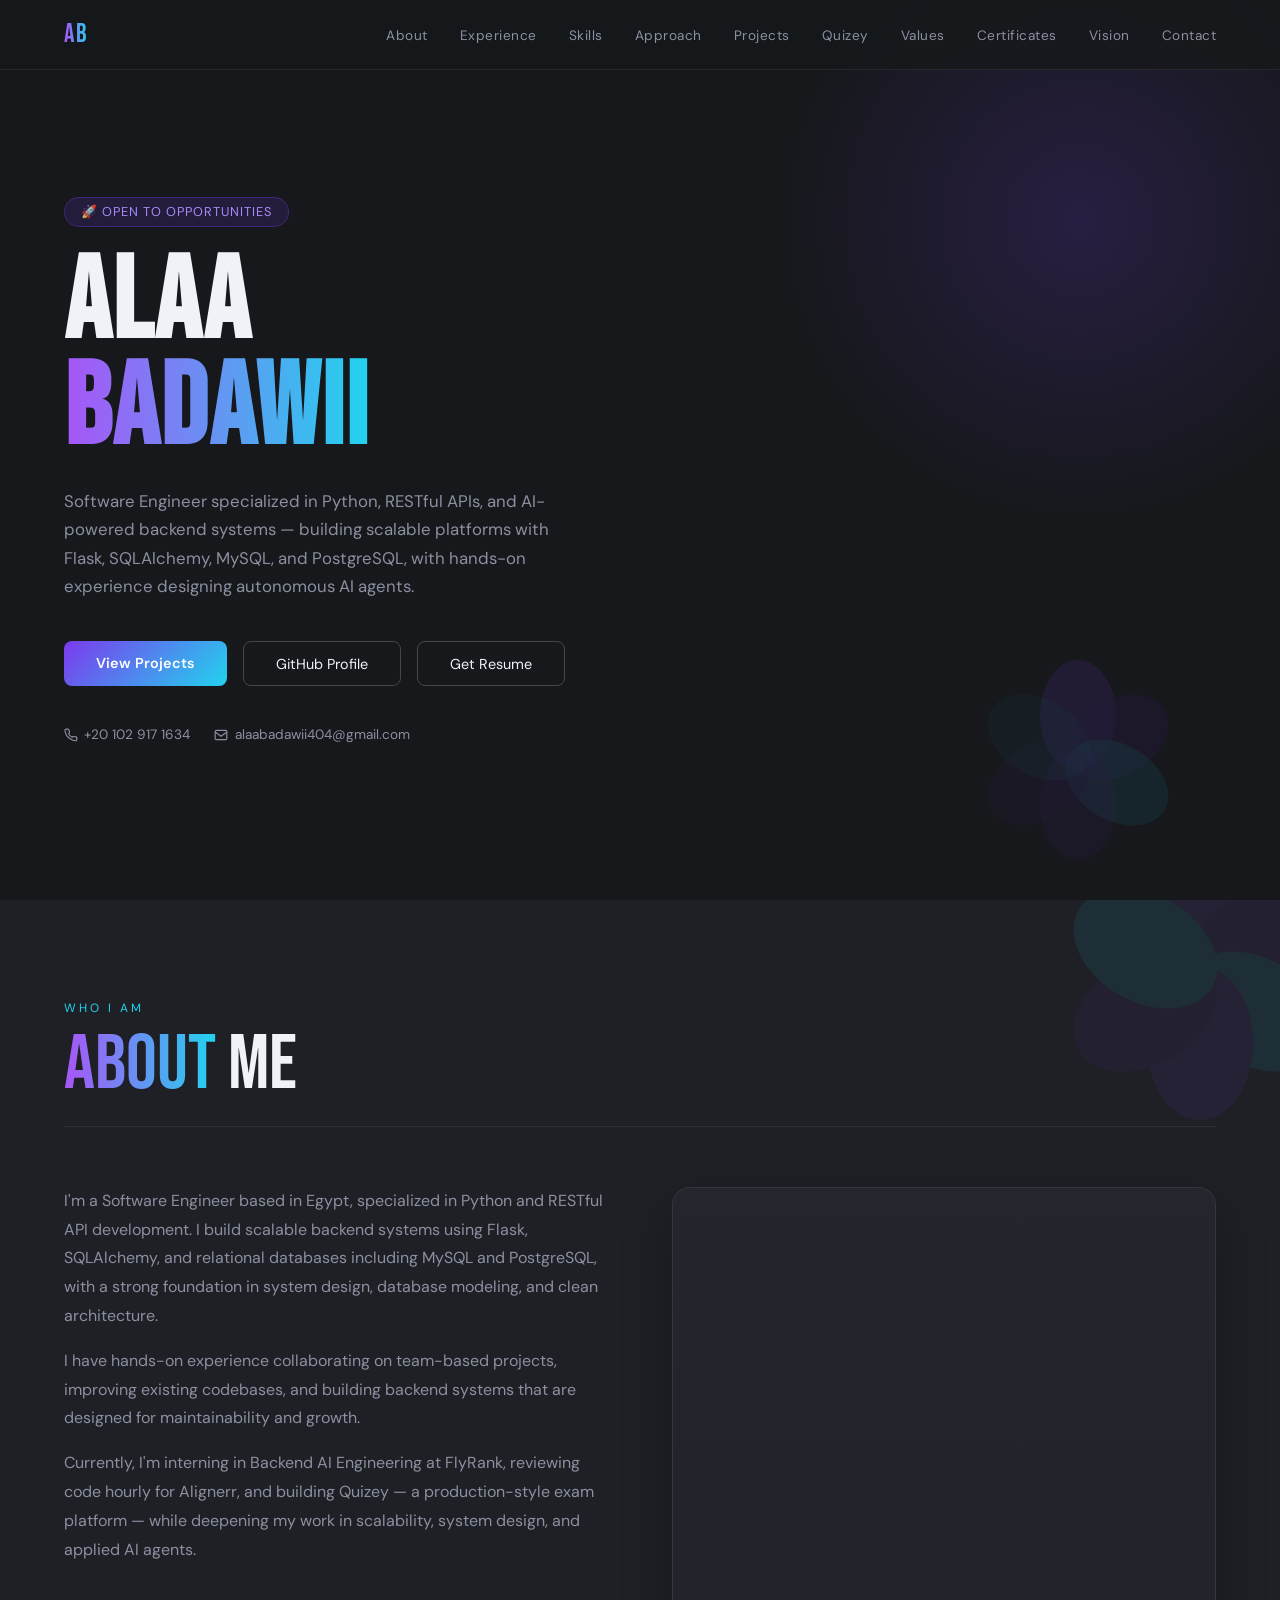
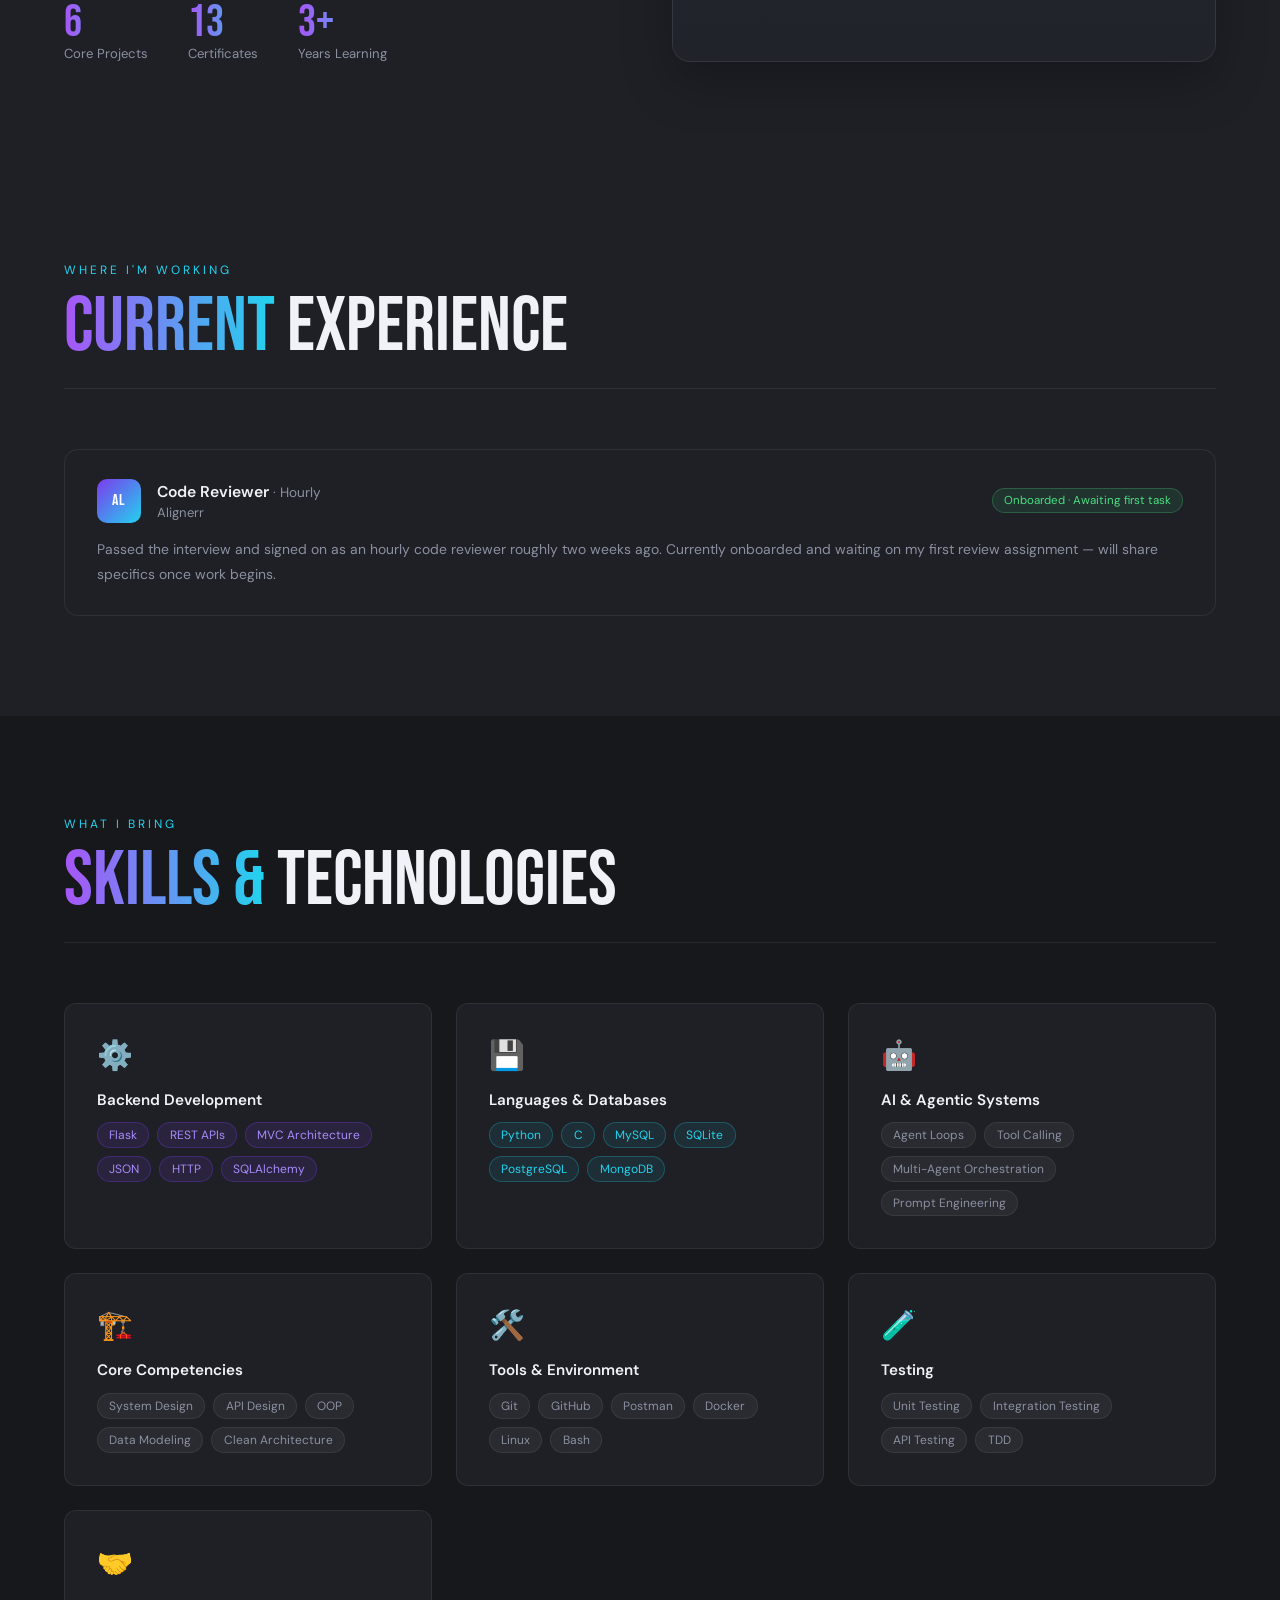
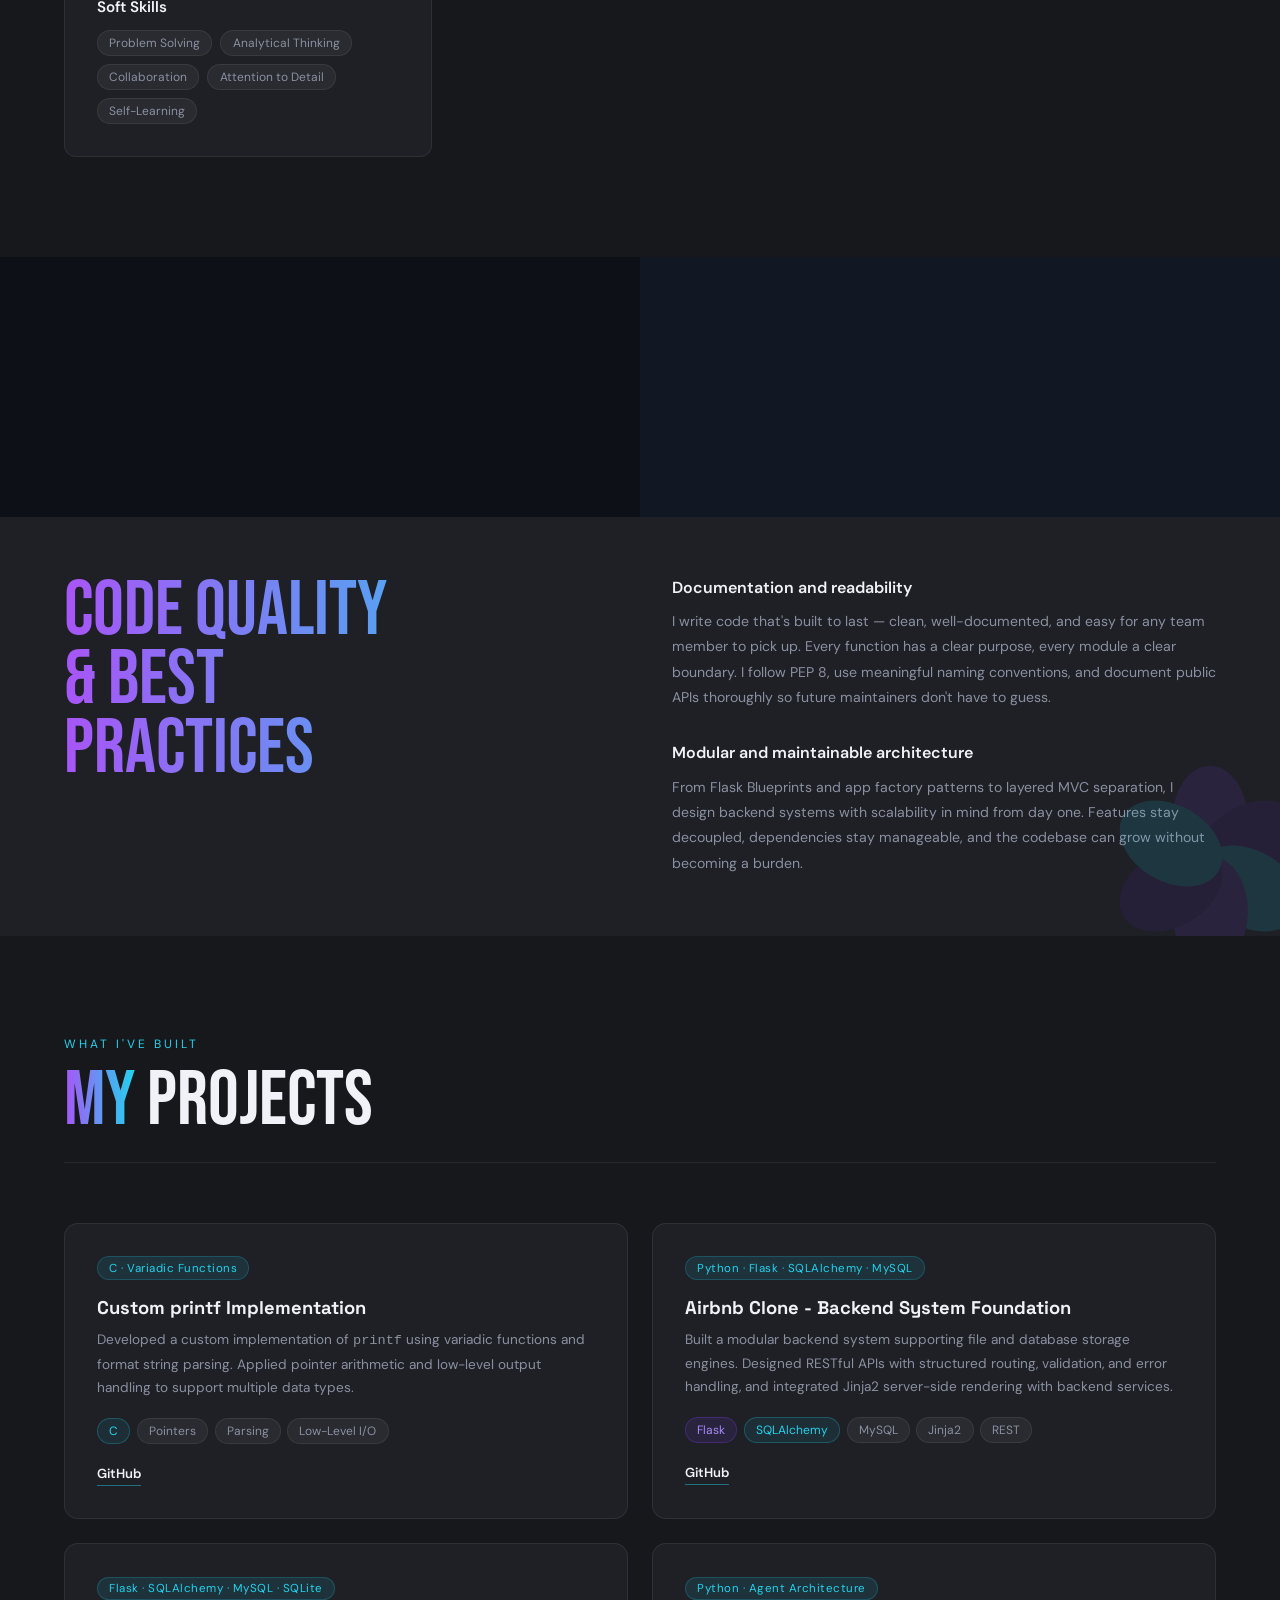
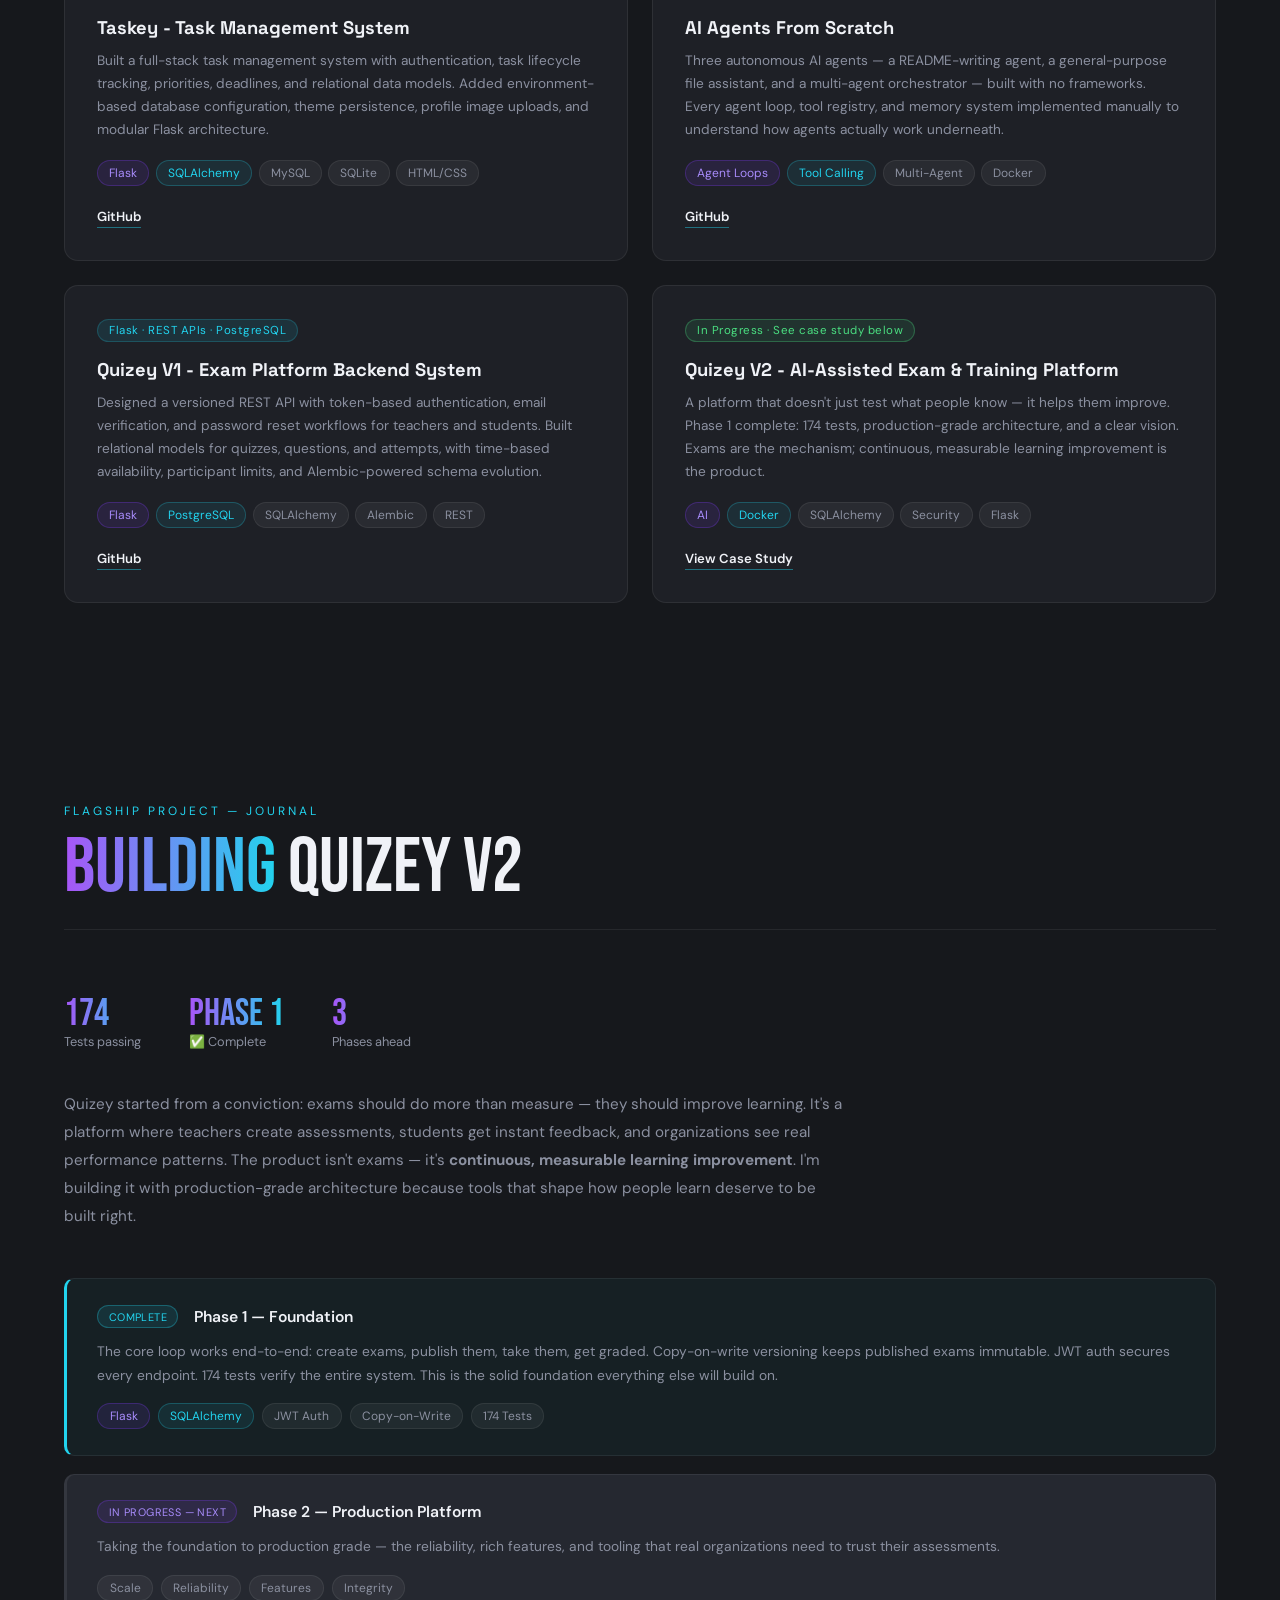
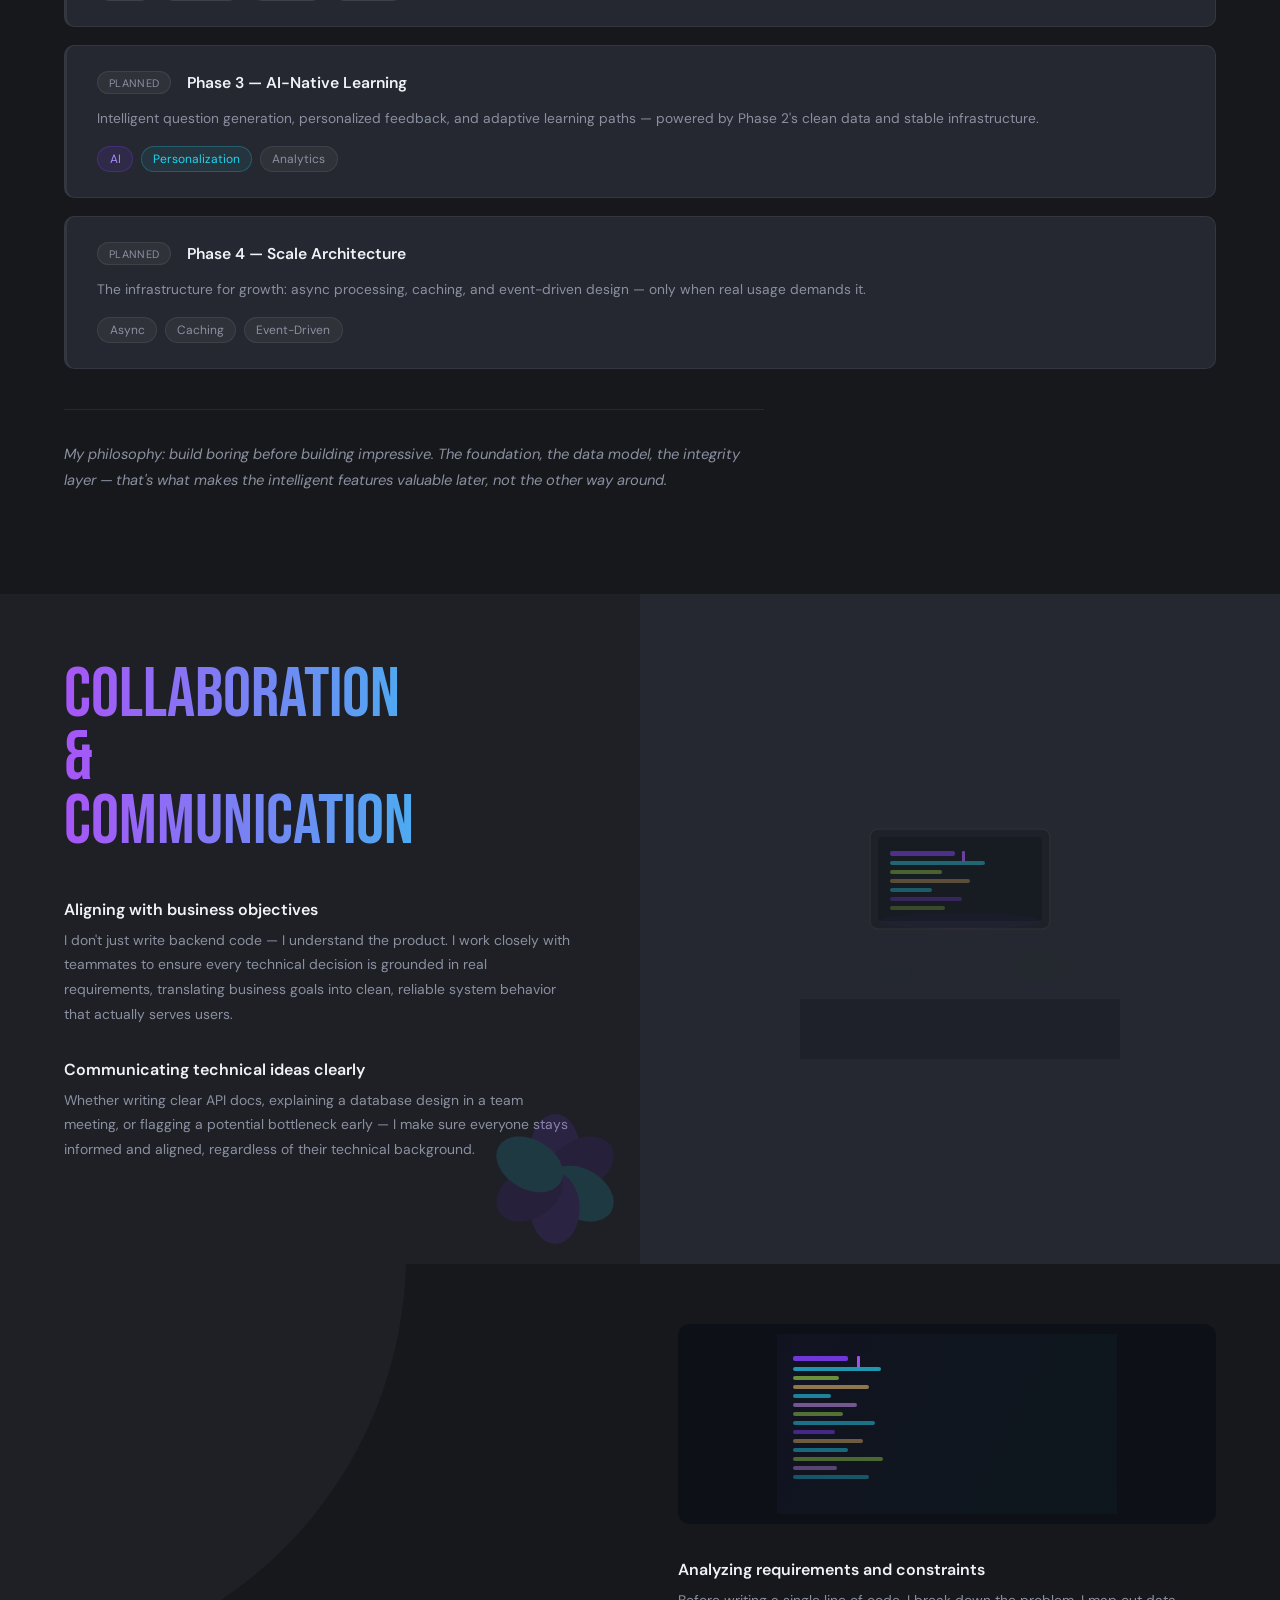
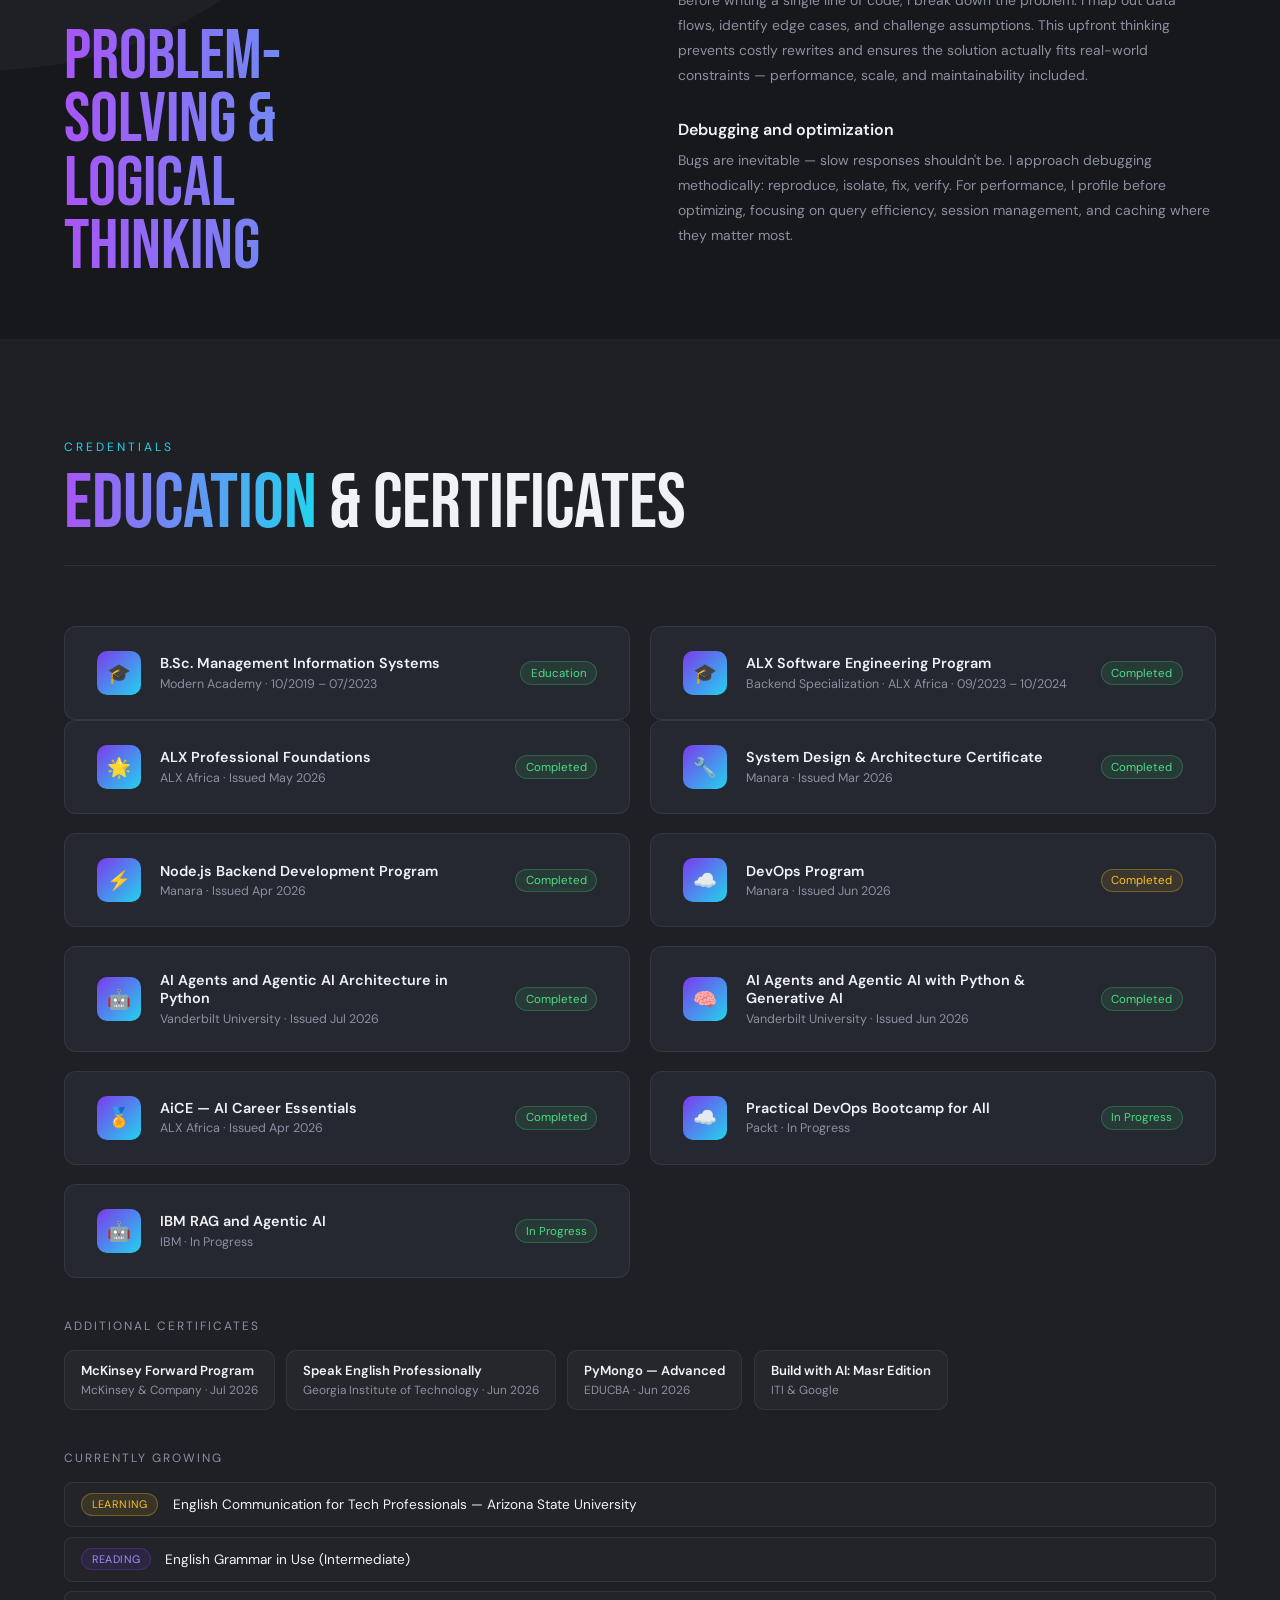
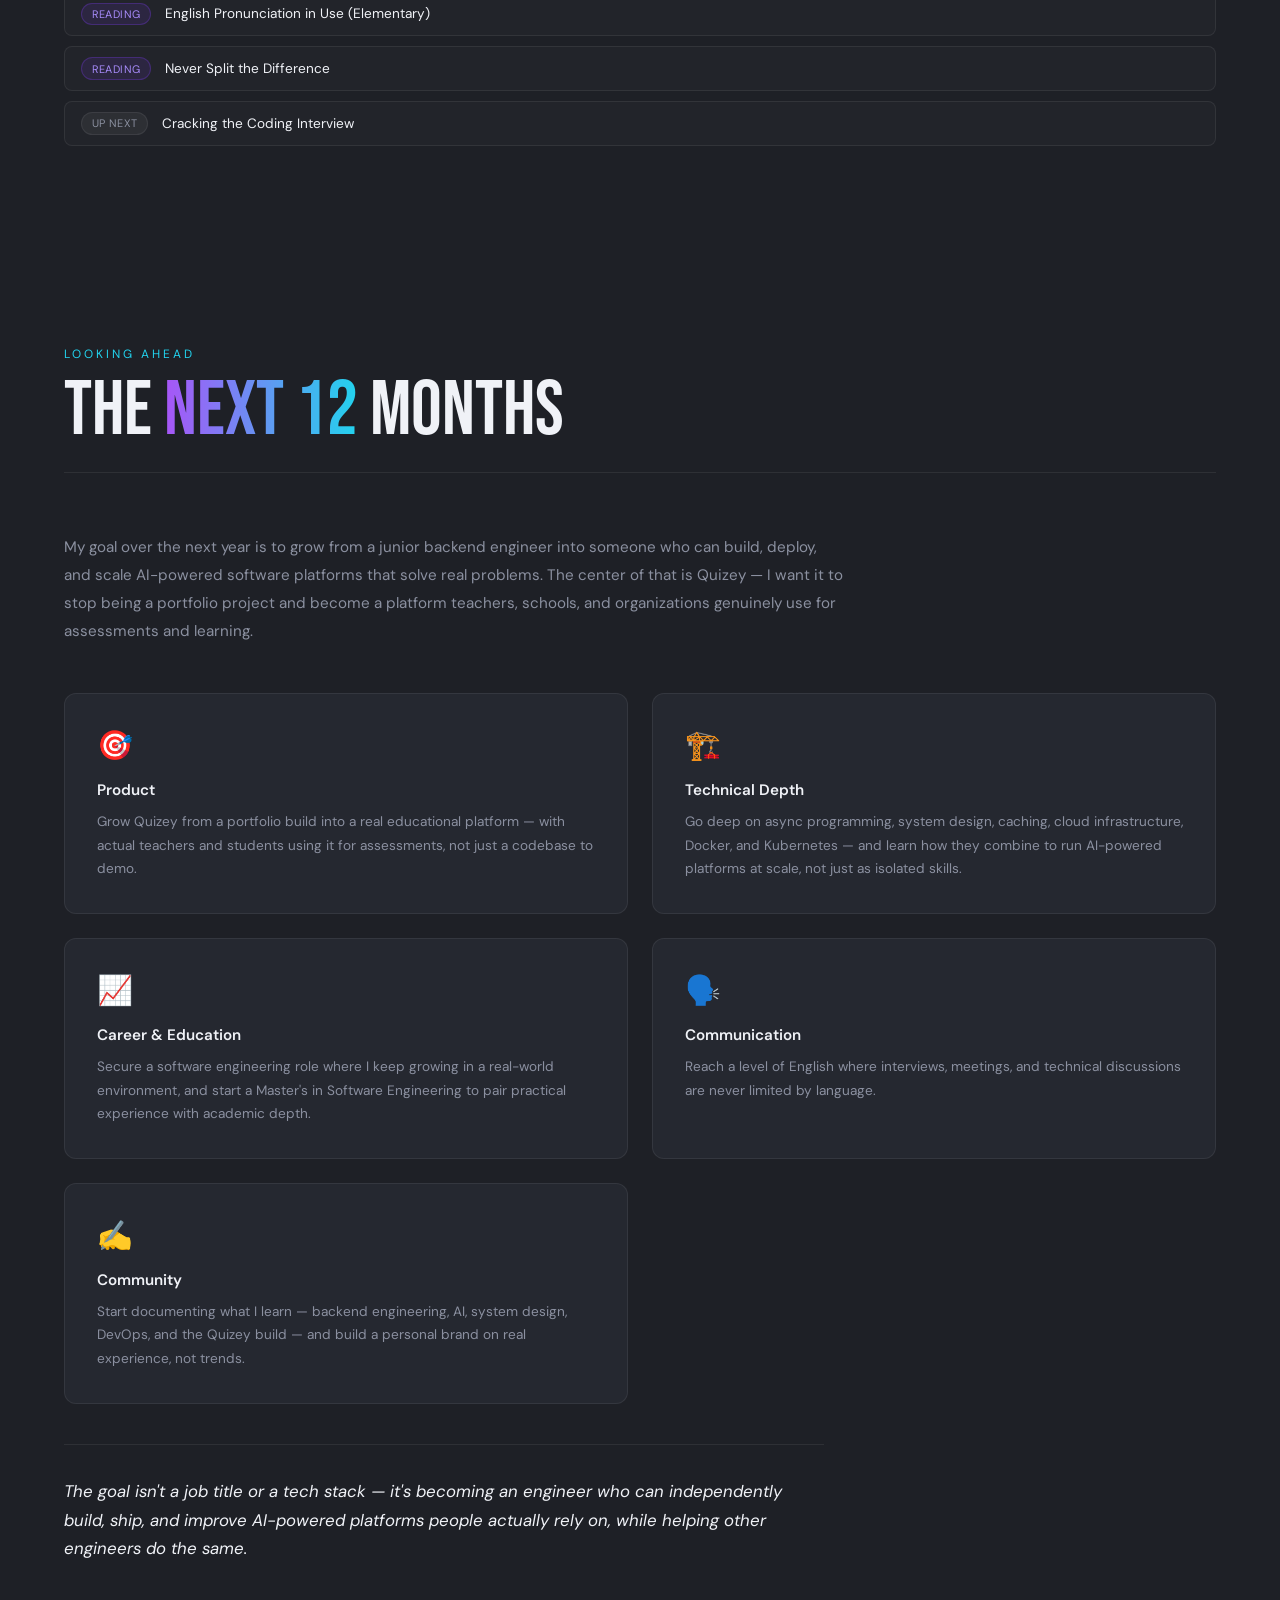
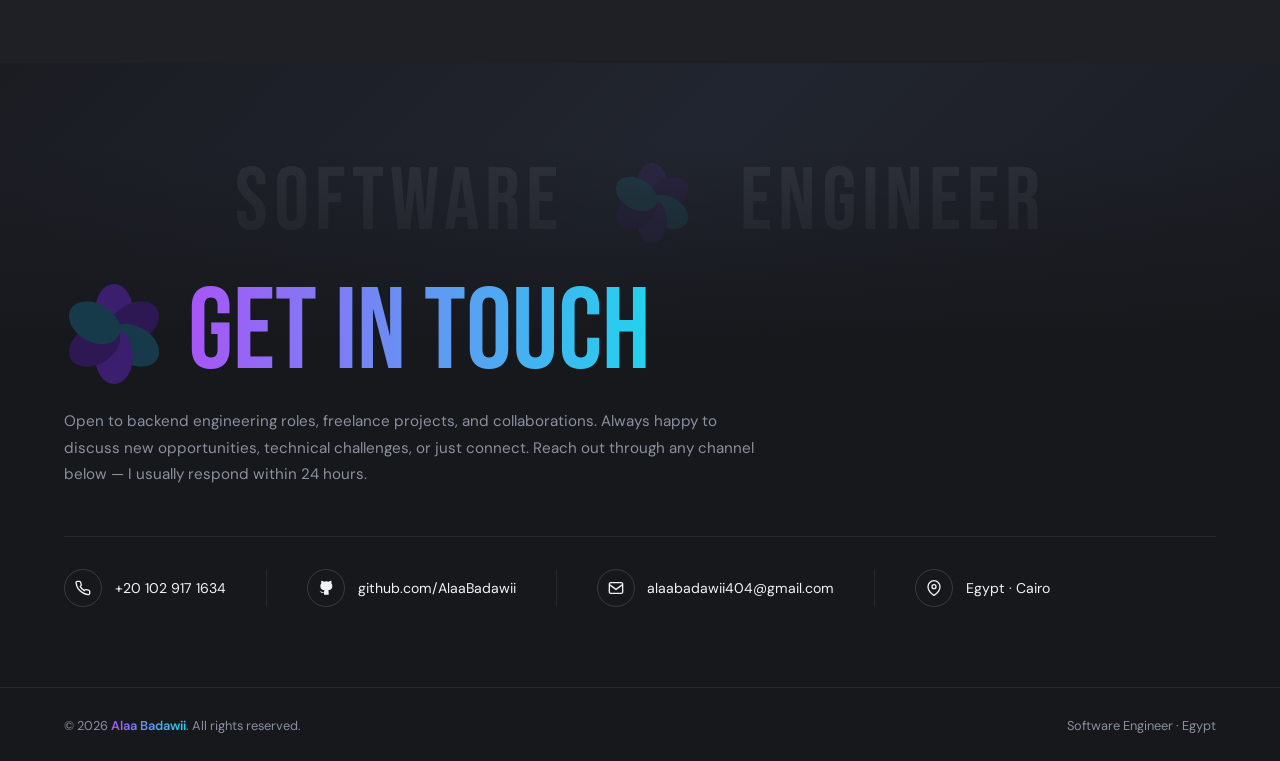
==== index.html @ bac435b1 "UPD: Set Everything up to date." ====
<!DOCTYPE html>
<html lang="en">
<head>
<meta charset="UTF-8">
<meta name="viewport" content="width=device-width, initial-scale=1.0">
<link rel="icon" type="image/png" href="images/trans_favicon.png">
<title>Alaa Badawii — Software Engineer</title>
<link rel="preconnect" href="https://fonts.googleapis.com">
<link href="https://fonts.googleapis.com/css2?family=Space+Grotesk:wght@300;400;500;600;700&family=Bebas+Neue&family=DM+Sans:wght@300;400;500&display=swap" rel="stylesheet">
<link rel="stylesheet" href="index.css">
</head>
<body>

<nav>
  <div class="nav-logo">AB</div>
  <button class="nav-toggle" type="button" aria-expanded="false" aria-controls="nav-links" aria-label="Open navigation menu">
    <span></span>
    <span></span>
    <span></span>
  </button>
  <ul class="nav-links" id="nav-links">
    <li><a href="#about">About</a></li>
    <li><a href="#experience">Experience</a></li>
    <li><a href="#skills">Skills</a></li>
    <li><a href="#approach">Approach</a></li>
    <li><a href="#projects">Projects</a></li>
    <li><a href="#quizey">Quizey</a></li>
    <li><a href="#collab">Values</a></li>
    <li><a href="#certs">Certificates</a></li>
    <li><a href="#vision">Vision</a></li>
    <li><a href="#contact">Contact</a></li>
  </ul>
</nav>

<section id="hero">
  <div class="hero-bg-shape"></div>
  <div class="hero-content">
    <div class="hero-tag">🚀 Open to opportunities</div>
    <h1 class="hero-name">ALAA<br><span>BADAWII</span></h1>
    <p class="hero-sub">Software Engineer specialized in Python, RESTful APIs, and AI-powered backend systems — building scalable platforms with Flask, SQLAlchemy, MySQL, and PostgreSQL, with hands-on experience designing autonomous AI agents.</p>
    <div class="hero-cta">
      <a href="#projects" class="btn-primary">View Projects</a>
      <a href="https://github.com/AlaaBadawii" target="_blank" class="btn-outline">GitHub Profile</a>
      <a href="https://drive.google.com/drive/folders/1svf-60hjMWKHx9_0TeOQ2A6fy18WGZ71?usp=drive_link" target="_blank" class="btn-outline">Get Resume</a>
    </div>
    <div class="hero-contacts">
      <a href="tel:+201029171634">
        <svg width="14" height="14" viewBox="0 0 24 24" fill="none" stroke="currentColor" stroke-width="2"><path d="M22 16.92v3a2 2 0 0 1-2.18 2 19.79 19.79 0 0 1-8.63-3.07A19.5 19.5 0 0 1 4.69 13a19.79 19.79 0 0 1-3.07-8.67A2 2 0 0 1 3.61 2h3a2 2 0 0 1 2 1.72c.127.96.361 1.903.7 2.81a2 2 0 0 1-.45 2.11L7.91 9.91a16 16 0 0 0 6.06 6.06l.91-.91a2 2 0 0 1 2.11-.45c.907.339 1.85.573 2.81.7A2 2 0 0 1 22 16.92z"/></svg>
        +20 102 917 1634
      </a>
      <a href="mailto:alaabadawii404@gmail.com">
        <svg width="14" height="14" viewBox="0 0 24 24" fill="none" stroke="currentColor" stroke-width="2"><rect x="2" y="4" width="20" height="16" rx="2"/><path d="m2 7 10 7 10-7"/></svg>
        alaabadawii404@gmail.com
      </a>
    </div>
  </div>
  <div class="hero-flower">
    <svg class="flower-svg" viewBox="0 0 200 200" fill="none">
      <ellipse cx="100" cy="55" rx="38" ry="55" fill="#7c3aed" opacity="0.6" transform="rotate(0 100 100)"/>
      <ellipse cx="100" cy="55" rx="38" ry="55" fill="#5b21b6" opacity="0.5" transform="rotate(60 100 100)"/>
      <ellipse cx="100" cy="55" rx="38" ry="55" fill="#22d3ee" opacity="0.4" transform="rotate(120 100 100)"/>
      <ellipse cx="100" cy="55" rx="38" ry="55" fill="#7c3aed" opacity="0.3" transform="rotate(180 100 100)"/>
      <ellipse cx="100" cy="55" rx="38" ry="55" fill="#5b21b6" opacity="0.25" transform="rotate(240 100 100)"/>
      <ellipse cx="100" cy="55" rx="38" ry="55" fill="#22d3ee" opacity="0.2" transform="rotate(300 100 100)"/>
    </svg>
  </div>
</section>

<section id="about">
  <div class="about-flower">
    <svg class="flower-svg" viewBox="0 0 200 200" fill="none">
      <ellipse cx="100" cy="55" rx="38" ry="55" fill="#7c3aed" transform="rotate(0 100 100)"/>
      <ellipse cx="100" cy="55" rx="38" ry="55" fill="#5b21b6" transform="rotate(60 100 100)"/>
      <ellipse cx="100" cy="55" rx="38" ry="55" fill="#22d3ee" transform="rotate(120 100 100)"/>
      <ellipse cx="100" cy="55" rx="38" ry="55" fill="#7c3aed" transform="rotate(180 100 100)"/>
      <ellipse cx="100" cy="55" rx="38" ry="55" fill="#5b21b6" transform="rotate(240 100 100)"/>
      <ellipse cx="100" cy="55" rx="38" ry="55" fill="#22d3ee" transform="rotate(300 100 100)"/>
    </svg>
  </div>
  <p class="section-label">Who I am</p>
  <div class="section-title"><span class="grad">About</span> Me</div>
  <div class="section-divider"></div>
  <div class="about-grid">
    <div class="about-text">
      <p>I'm a Software Engineer based in Egypt, specialized in Python and RESTful API development. I build scalable backend systems using Flask, SQLAlchemy, and relational databases including MySQL and PostgreSQL, with a strong foundation in system design, database modeling, and clean architecture.</p>
      <p>I have hands-on experience collaborating on team-based projects, improving existing codebases, and building backend systems that are designed for maintainability and growth.</p>
      <p>Currently, I'm interning in Backend AI Engineering at FlyRank, reviewing code hourly for Alignerr, and building Quizey — a production-style exam platform — while deepening my work in scalability, system design, and applied AI agents.</p>
      <div class="about-stats">
        <div class="stat-item"><div class="stat-num">6</div><div class="stat-label">Core Projects</div></div>
        <div class="stat-item"><div class="stat-num">13</div><div class="stat-label">Certificates</div></div>
        <div class="stat-item"><div class="stat-num">3+</div><div class="stat-label">Years Learning</div></div>
      </div>
    </div>
    <div class="about-photo" aria-label="Developer workspace photo"></div>
  </div>
</section>

<section id="experience">
  <p class="section-label">Where I'm working</p>
  <div class="section-title"><span class="grad">Current</span> Experience</div>
  <div class="section-divider"></div>
  <div class="exp-list">

    <div class="exp-card">
      <div class="exp-card-top">
        <div class="exp-org">
          <div class="exp-org-mark">AL</div>
          <div>
            <div class="exp-role">Code Reviewer <span class="exp-hourly">· Hourly</span></div>
            <div class="exp-company">Alignerr</div>
          </div>
        </div>
        <span class="exp-status active">Onboarded · Awaiting first task</span>
      </div>
      <p class="exp-desc">Passed the interview and signed on as an hourly code reviewer roughly two weeks ago. Currently onboarded and waiting on my first review assignment — will share specifics once work begins.</p>
    </div>

  </div>
</section>

<section id="skills">
  <p class="section-label">What I bring</p>
  <div class="section-title"><span class="grad">Skills &amp;</span> Technologies</div>
  <div class="section-divider"></div>
  <div class="skills-grid">
    <div class="skill-card"><div class="skill-card-icon">⚙️</div><div class="skill-card-title">Backend Development</div><div class="skill-tags"><span class="tag purple">Flask</span><span class="tag purple">REST APIs</span><span class="tag purple">MVC Architecture</span><span class="tag purple">JSON</span><span class="tag purple">HTTP</span><span class="tag purple">SQLAlchemy</span></div></div>
    <div class="skill-card"><div class="skill-card-icon">💾</div><div class="skill-card-title">Languages &amp; Databases</div><div class="skill-tags"><span class="tag cyan">Python</span><span class="tag cyan">C</span><span class="tag cyan">MySQL</span><span class="tag cyan">SQLite</span><span class="tag cyan">PostgreSQL</span><span class="tag cyan">MongoDB</span></div></div>
    <div class="skill-card"><div class="skill-card-icon">🤖</div><div class="skill-card-title">AI &amp; Agentic Systems</div><div class="skill-tags"><span class="tag">Agent Loops</span><span class="tag">Tool Calling</span><span class="tag">Multi-Agent Orchestration</span><span class="tag">Prompt Engineering</span></div></div>
    <div class="skill-card"><div class="skill-card-icon">🏗️</div><div class="skill-card-title">Core Competencies</div><div class="skill-tags"><span class="tag">System Design</span><span class="tag">API Design</span><span class="tag">OOP</span><span class="tag">Data Modeling</span><span class="tag">Clean Architecture</span></div></div>
    <div class="skill-card"><div class="skill-card-icon">🛠️</div><div class="skill-card-title">Tools &amp; Environment</div><div class="skill-tags"><span class="tag">Git</span><span class="tag">GitHub</span><span class="tag">Postman</span><span class="tag">Docker</span><span class="tag">Linux</span><span class="tag">Bash</span></div></div>
    <div class="skill-card"><div class="skill-card-icon">🧪</div><div class="skill-card-title">Testing</div><div class="skill-tags"><span class="tag">Unit Testing</span><span class="tag">Integration Testing</span><span class="tag">API Testing</span><span class="tag">TDD</span></div></div>
    <div class="skill-card"><div class="skill-card-icon">🤝</div><div class="skill-card-title">Soft Skills</div><div class="skill-tags"><span class="tag">Problem Solving</span><span class="tag">Analytical Thinking</span><span class="tag">Collaboration</span><span class="tag">Attention to Detail</span><span class="tag">Self-Learning</span></div></div>
  </div>
</section>

<section id="approach">
  <div class="approach-photos">
    <div class="approach-photo approach-photo-a"></div>
    <div class="approach-photo approach-photo-b"></div>
  </div>
  <div class="approach-bottom">
    <div>
      <div class="approach-big-title">Code Quality<br>&amp; Best<br>Practices</div>
    </div>
    <div>
      <div class="approach-sub-title">Documentation and readability</div>
      <p class="approach-sub-text">I write code that's built to last — clean, well-documented, and easy for any team member to pick up. Every function has a clear purpose, every module a clear boundary. I follow PEP 8, use meaningful naming conventions, and document public APIs thoroughly so future maintainers don't have to guess.</p>
      <div class="approach-sub-title approach-sub-title-spaced">Modular and maintainable architecture</div>
      <p class="approach-sub-text">From Flask Blueprints and app factory patterns to layered MVC separation, I design backend systems with scalability in mind from day one. Features stay decoupled, dependencies stay manageable, and the codebase can grow without becoming a burden.</p>
    </div>
    <div class="approach-flower-br">
      <svg class="flower-svg" viewBox="0 0 200 200" fill="none">
        <ellipse cx="100" cy="55" rx="38" ry="55" fill="#7c3aed" transform="rotate(0 100 100)"/>
        <ellipse cx="100" cy="55" rx="38" ry="55" fill="#5b21b6" transform="rotate(60 100 100)"/>
        <ellipse cx="100" cy="55" rx="38" ry="55" fill="#22d3ee" transform="rotate(120 100 100)"/>
        <ellipse cx="100" cy="55" rx="38" ry="55" fill="#7c3aed" transform="rotate(180 100 100)"/>
        <ellipse cx="100" cy="55" rx="38" ry="55" fill="#5b21b6" transform="rotate(240 100 100)"/>
        <ellipse cx="100" cy="55" rx="38" ry="55" fill="#22d3ee" transform="rotate(300 100 100)"/>
      </svg>
    </div>
  </div>
</section>

<section id="projects">
  <p class="section-label">What I've built</p>
  <div class="section-title"><span class="grad">My</span> Projects</div>
  <div class="section-divider"></div>
  <div class="projects-grid">
    <div class="project-card">
      <span class="project-badge">C · Variadic Functions</span>
      <div class="project-title">Custom printf Implementation</div>
      <p class="project-desc">Developed a custom implementation of <code>printf</code> using variadic functions and format string parsing. Applied pointer arithmetic and low-level output handling to support multiple data types.</p>
      <div class="project-stack"><span class="tag cyan">C</span><span class="tag">Pointers</span><span class="tag">Parsing</span><span class="tag">Low-Level I/O</span></div>
      <div class="project-actions">
        <a href="https://github.com/AlaaBadawii/printf" target="_blank" class="project-link">GitHub</a>
      </div>
    </div>
    <div class="project-card">
      <span class="project-badge">Python · Flask · SQLAlchemy · MySQL</span>
      <div class="project-title">Airbnb Clone - Backend System Foundation</div>
      <p class="project-desc">Built a modular backend system supporting file and database storage engines. Designed RESTful APIs with structured routing, validation, and error handling, and integrated Jinja2 server-side rendering with backend services.</p>
      <div class="project-stack"><span class="tag purple">Flask</span><span class="tag cyan">SQLAlchemy</span><span class="tag">MySQL</span><span class="tag">Jinja2</span><span class="tag">REST</span></div>
      <div class="project-actions">
        <a href="https://github.com/AlaaBadawii/AirBnB_clone_v4" target="_blank" class="project-link">GitHub</a>
      </div>
    </div>
    <div class="project-card">
      <span class="project-badge">Flask · SQLAlchemy · MySQL · SQLite</span>
      <div class="project-title">Taskey - Task Management System</div>
      <p class="project-desc">Built a full-stack task management system with authentication, task lifecycle tracking, priorities, deadlines, and relational data models. Added environment-based database configuration, theme persistence, profile image uploads, and modular Flask architecture.</p>
      <div class="project-stack"><span class="tag purple">Flask</span><span class="tag cyan">SQLAlchemy</span><span class="tag">MySQL</span><span class="tag">SQLite</span><span class="tag">HTML/CSS</span></div>
      <div class="project-actions">
        <a href="https://github.com/AlaaBadawii/Taskey" target="_blank" class="project-link">GitHub</a>
      </div>
    </div>
    <div class="project-card">
      <span class="project-badge">Python · Agent Architecture</span>
      <div class="project-title">AI Agents From Scratch</div>
      <p class="project-desc">Three autonomous AI agents — a README-writing agent, a general-purpose file assistant, and a multi-agent orchestrator — built with no frameworks. Every agent loop, tool registry, and memory system implemented manually to understand how agents actually work underneath.</p>
      <div class="project-stack"><span class="tag purple">Agent Loops</span><span class="tag cyan">Tool Calling</span><span class="tag">Multi-Agent</span><span class="tag">Docker</span></div>
      <div class="project-actions">
        <a href="https://github.com/AlaaBadawii/AI-Agents" target="_blank" class="project-link">GitHub</a>
      </div>
    </div>
    <div class="project-card">
      <span class="project-badge">Flask · REST APIs · PostgreSQL</span>
      <div class="project-title">Quizey V1 - Exam Platform Backend System</div>
      <p class="project-desc">Designed a versioned REST API with token-based authentication, email verification, and password reset workflows for teachers and students. Built relational models for quizzes, questions, and attempts, with time-based availability, participant limits, and Alembic-powered schema evolution.</p>
      <div class="project-stack"><span class="tag purple">Flask</span><span class="tag cyan">PostgreSQL</span><span class="tag">SQLAlchemy</span><span class="tag">Alembic</span><span class="tag">REST</span></div>
      <div class="project-actions">
        <a href="https://github.com/AlaaBadawii/Quizey" target="_blank" class="project-link">GitHub</a>
      </div>
    </div>
    <div class="project-card">
      <span class="project-badge active">In Progress · See case study below</span>
      <div class="project-title">Quizey V2 - AI-Assisted Exam &amp; Training Platform</div>
      <p class="project-desc">A platform that doesn't just test what people know — it helps them improve. Phase 1 complete: 174 tests, production-grade architecture, and a clear vision. Exams are the mechanism; continuous, measurable learning improvement is the product.</p>
      <div class="project-stack"><span class="tag purple">AI</span><span class="tag cyan">Docker</span><span class="tag">SQLAlchemy</span><span class="tag">Security</span><span class="tag">Flask</span></div>
      <div class="project-actions">
        <a href="#quizey" class="project-link">View Case Study</a>
      </div>
    </div>
  </div>
</section>

<section id="quizey">
  <p class="section-label">Flagship project — journal</p>
  <div class="section-title"><span class="grad">Building</span> Quizey V2</div>
  <div class="section-divider"></div>

  <div class="quizey-status">
    <div class="quizey-status-item">
      <div class="quizey-status-num">174</div>
      <div class="quizey-status-label">Tests passing</div>
    </div>
    <div class="quizey-status-item">
      <div class="quizey-status-num">Phase 1</div>
      <div class="quizey-status-label">✅ Complete</div>
    </div>
    <div class="quizey-status-item">
      <div class="quizey-status-num">3</div>
      <div class="quizey-status-label">Phases ahead</div>
    </div>
  </div>

  <p class="quizey-intro">Quizey started from a conviction: exams should do more than measure — they should improve learning. It's a platform where teachers create assessments, students get instant feedback, and organizations see real performance patterns. The product isn't exams — it's <strong>continuous, measurable learning improvement</strong>. I'm building it with production-grade architecture because tools that shape how people learn deserve to be built right.</p>

  <div class="quizey-phases">

    <div class="quizey-phase quizey-phase-active">
      <div class="quizey-phase-head">
        <span class="quizey-phase-tag doing">Complete</span>
        <div class="quizey-phase-title">Phase 1 — Foundation</div>
      </div>
      <p class="quizey-phase-text">The core loop works end-to-end: create exams, publish them, take them, get graded. Copy-on-write versioning keeps published exams immutable. JWT auth secures every endpoint. 174 tests verify the entire system. This is the solid foundation everything else will build on.</p>
      <div class="quizey-phase-tags">
        <span class="tag purple">Flask</span><span class="tag cyan">SQLAlchemy</span><span class="tag">JWT Auth</span><span class="tag">Copy-on-Write</span><span class="tag">174 Tests</span>
      </div>
    </div>

    <div class="quizey-phase">
      <div class="quizey-phase-head">
        <span class="quizey-phase-tag next">In progress — Next</span>
        <div class="quizey-phase-title">Phase 2 — Production Platform</div>
      </div>
      <p class="quizey-phase-text">Taking the foundation to production grade — the reliability, rich features, and tooling that real organizations need to trust their assessments.</p>
      <div class="quizey-phase-tags">
        <span class="tag">Scale</span><span class="tag">Reliability</span><span class="tag">Features</span><span class="tag">Integrity</span>
      </div>
    </div>

    <div class="quizey-phase">
      <div class="quizey-phase-head">
        <span class="quizey-phase-tag future">Planned</span>
        <div class="quizey-phase-title">Phase 3 — AI-Native Learning</div>
      </div>
      <p class="quizey-phase-text">Intelligent question generation, personalized feedback, and adaptive learning paths — powered by Phase 2's clean data and stable infrastructure.</p>
      <div class="quizey-phase-tags">
        <span class="tag purple">AI</span><span class="tag cyan">Personalization</span><span class="tag">Analytics</span>
      </div>
    </div>

    <div class="quizey-phase">
      <div class="quizey-phase-head">
        <span class="quizey-phase-tag future">Planned</span>
        <div class="quizey-phase-title">Phase 4 — Scale Architecture</div>
      </div>
      <p class="quizey-phase-text">The infrastructure for growth: async processing, caching, and event-driven design — only when real usage demands it.</p>
      <div class="quizey-phase-tags">
        <span class="tag">Async</span><span class="tag">Caching</span><span class="tag">Event-Driven</span>
      </div>
    </div>

  </div>

  <p class="quizey-rule">My philosophy: build boring before building impressive. The foundation, the data model, the integrity layer — that's what makes the intelligent features valuable later, not the other way around.</p>
</section>

<section id="collab">
  <div class="collab-wrap">
    <div class="collab-left">
      <div class="collab-big-title">Collaboration<br>&amp;<br>Communication</div>
      <div class="collab-point">
        <div class="collab-point-title">Aligning with business objectives</div>
        <p class="collab-point-text">I don't just write backend code — I understand the product. I work closely with teammates to ensure every technical decision is grounded in real requirements, translating business goals into clean, reliable system behavior that actually serves users.</p>
      </div>
      <div class="collab-point">
        <div class="collab-point-title">Communicating technical ideas clearly</div>
        <p class="collab-point-text">Whether writing clear API docs, explaining a database design in a team meeting, or flagging a potential bottleneck early — I make sure everyone stays informed and aligned, regardless of their technical background.</p>
      </div>
      <div class="collab-flower">
        <svg class="flower-svg" viewBox="0 0 200 200" fill="none">
          <ellipse cx="100" cy="55" rx="38" ry="55" fill="#7c3aed" transform="rotate(0 100 100)"/>
          <ellipse cx="100" cy="55" rx="38" ry="55" fill="#5b21b6" transform="rotate(60 100 100)"/>
          <ellipse cx="100" cy="55" rx="38" ry="55" fill="#22d3ee" transform="rotate(120 100 100)"/>
          <ellipse cx="100" cy="55" rx="38" ry="55" fill="#7c3aed" transform="rotate(180 100 100)"/>
          <ellipse cx="100" cy="55" rx="38" ry="55" fill="#5b21b6" transform="rotate(240 100 100)"/>
          <ellipse cx="100" cy="55" rx="38" ry="55" fill="#22d3ee" transform="rotate(300 100 100)"/>
        </svg>
      </div>
    </div>
    <div class="collab-right">
      <svg class="collab-visual" width="320" height="260" viewBox="0 0 320 260" fill="none">
        <rect x="0" y="200" width="320" height="60" fill="#1a1d24"/>
        <rect x="60" y="120" width="200" height="12" rx="4" fill="#252830"/>
        <rect x="70" y="30" width="180" height="100" rx="8" fill="#1a1d24" stroke="#333" stroke-width="1.5"/>
        <rect x="78" y="38" width="164" height="84" rx="4" fill="#0d1117"/>
        <rect x="90" y="52" width="65" height="5" rx="2" fill="#7c3aed" opacity="0.9"/>
        <rect x="90" y="62" width="95" height="4" rx="2" fill="#22d3ee" opacity="0.7"/>
        <rect x="90" y="71" width="52" height="4" rx="2" fill="#a5e844" opacity="0.6"/>
        <rect x="90" y="80" width="80" height="4" rx="2" fill="#ffcb6b" opacity="0.5"/>
        <rect x="90" y="89" width="42" height="4" rx="2" fill="#22d3ee" opacity="0.6"/>
        <rect x="90" y="98" width="72" height="4" rx="2" fill="#7c3aed" opacity="0.5"/>
        <rect x="90" y="107" width="55" height="4" rx="2" fill="#a5e844" opacity="0.4"/>
        <rect x="162" y="52" width="3" height="11" rx="1" fill="#a855f7"/>
        <ellipse cx="240" cy="168" rx="30" ry="14" fill="#252830" opacity="0.6"/>
        <ellipse cx="90" cy="174" rx="22" ry="10" fill="#252830" opacity="0.5"/>
        <ellipse cx="160" cy="122" rx="80" ry="8" fill="#7c3aed" opacity="0.06"/>
      </svg>
    </div>
  </div>
</section>

<section id="problem">
  <div class="problem-wrap">
    <div class="problem-left">
      <div class="problem-arc"></div>
      <div class="problem-big-title">Problem-<br>Solving &amp;<br>Logical<br>Thinking</div>
    </div>
    <div class="problem-right">
      <div class="problem-screen">
        <svg width="340" height="180" viewBox="0 0 340 180" fill="none">
          <rect width="340" height="180" fill="#0d1117"/>
          <rect x="16" y="22" width="55" height="5" rx="2" fill="#7c3aed" opacity="0.9"/>
          <rect x="16" y="33" width="88" height="4" rx="2" fill="#22d3ee" opacity="0.7"/>
          <rect x="16" y="42" width="46" height="4" rx="2" fill="#a5e844" opacity="0.6"/>
          <rect x="16" y="51" width="76" height="4" rx="2" fill="#ffcb6b" opacity="0.55"/>
          <rect x="16" y="60" width="38" height="4" rx="2" fill="#22d3ee" opacity="0.6"/>
          <rect x="16" y="69" width="64" height="4" rx="2" fill="#c792ea" opacity="0.55"/>
          <rect x="16" y="78" width="50" height="4" rx="2" fill="#a5e844" opacity="0.45"/>
          <rect x="16" y="87" width="82" height="4" rx="2" fill="#22d3ee" opacity="0.5"/>
          <rect x="16" y="96" width="42" height="4" rx="2" fill="#7c3aed" opacity="0.5"/>
          <rect x="16" y="105" width="70" height="4" rx="2" fill="#ffcb6b" opacity="0.4"/>
          <rect x="16" y="114" width="55" height="4" rx="2" fill="#22d3ee" opacity="0.45"/>
          <rect x="16" y="123" width="90" height="4" rx="2" fill="#a5e844" opacity="0.4"/>
          <rect x="16" y="132" width="44" height="4" rx="2" fill="#c792ea" opacity="0.4"/>
          <rect x="16" y="141" width="76" height="4" rx="2" fill="#22d3ee" opacity="0.35"/>
          <rect x="80" y="22" width="3" height="12" rx="1" fill="#a855f7" opacity="0.95"/>
          <rect x="0" y="0" width="340" height="180" fill="url(#sglow)" opacity="0.3"/>
          <defs>
            <linearGradient id="sglow" x1="0" y1="0" x2="340" y2="180" gradientUnits="userSpaceOnUse">
              <stop stop-color="#7c3aed" stop-opacity="0.15"/>
              <stop offset="1" stop-color="#22d3ee" stop-opacity="0.1"/>
            </linearGradient>
          </defs>
        </svg>
      </div>
      <div class="problem-point">
        <div class="problem-point-title">Analyzing requirements and constraints</div>
        <p class="problem-point-text">Before writing a single line of code, I break down the problem. I map out data flows, identify edge cases, and challenge assumptions. This upfront thinking prevents costly rewrites and ensures the solution actually fits real-world constraints — performance, scale, and maintainability included.</p>
      </div>
      <div class="problem-point">
        <div class="problem-point-title">Debugging and optimization</div>
        <p class="problem-point-text">Bugs are inevitable — slow responses shouldn't be. I approach debugging methodically: reproduce, isolate, fix, verify. For performance, I profile before optimizing, focusing on query efficiency, session management, and caching where they matter most.</p>
      </div>
    </div>
  </div>
</section>

<section id="certs">
  <p class="section-label">Credentials</p>
  <div class="section-title"><span class="grad">Education</span> &amp; Certificates</div>
  <div class="section-divider"></div>

  <div class="certs-featured">
        <div class="cert-card">
          <div class="cert-icon">🎓</div>
          <div>
            <div class="cert-name">B.Sc. Management Information Systems</div>
            <div class="cert-org">Modern Academy · 10/2019 – 07/2023</div>
          </div><span class="cert-status">Education</span>
        </div>
            <div class="cert-card">
              <div class="cert-icon">🎓</div>
              <div>
                <div class="cert-name">ALX Software Engineering Program</div>
                <div class="cert-org">Backend Specialization · ALX Africa · 09/2023 – 10/2024</div>
              </div><span class="cert-status">Completed</span>
            </div>
  </div>

  <div class="certs-featured">
    <div class="cert-card"><div class="cert-icon">🌟</div><div><div class="cert-name">ALX Professional Foundations</div><div class="cert-org">ALX Africa · Issued May 2026</div></div><span class="cert-status">Completed</span></div>
    <div class="cert-card"><div class="cert-icon">🔧</div><div><div class="cert-name">System Design &amp; Architecture Certificate</div><div class="cert-org">Manara · Issued Mar 2026</div></div><span class="cert-status">Completed</span></div>
    <div class="cert-card"><div class="cert-icon">⚡</div><div><div class="cert-name">Node.js Backend Development Program</div><div class="cert-org">Manara · Issued Apr 2026</div></div><span class="cert-status">Completed</span></div>
    <div class="cert-card"><div class="cert-icon">☁️</div><div><div class="cert-name">DevOps Program</div><div class="cert-org">Manara · Issued Jun 2026</div></div><span class="cert-status progress">Completed</span></div>
    <div class="cert-card"><div class="cert-icon">🤖</div><div><div class="cert-name">AI Agents and Agentic AI Architecture in Python</div><div class="cert-org">Vanderbilt University · Issued Jul 2026</div></div><span class="cert-status">Completed</span></div>
    <div class="cert-card"><div class="cert-icon">🧠</div><div><div class="cert-name">AI Agents and Agentic AI with Python &amp; Generative AI</div><div class="cert-org">Vanderbilt University · Issued Jun 2026</div></div><span class="cert-status">Completed</span></div>
    <div class="cert-card"><div class="cert-icon">🏅</div><div><div class="cert-name">AiCE — AI Career Essentials</div><div class="cert-org">ALX Africa · Issued Apr 2026</div></div><span class="cert-status">Completed</span></div>
    <div class="cert-card"><div class="cert-icon">☁️</div><div><div class="cert-name">Practical DevOps Bootcamp for All</div><div class="cert-org">Packt · In Progress</div></div><span class="cert-status">In Progress</span></div>
    <div class="cert-card"><div class="cert-icon">🤖</div><div><div class="cert-name">IBM RAG and Agentic AI</div><div class="cert-org">IBM · In Progress</div></div><span class="cert-status">In Progress</span></div>
  </div>

  <div class="certs-more-label">Additional certificates</div>
  <div class="certs-more">
    <div class="cert-pill"><span class="cert-pill-name">McKinsey Forward Program</span><span class="cert-pill-org">McKinsey &amp; Company · Jul 2026</span></div>
    <div class="cert-pill"><span class="cert-pill-name">Speak English Professionally</span><span class="cert-pill-org">Georgia Institute of Technology · Jun 2026</span></div>
    <div class="cert-pill"><span class="cert-pill-name">PyMongo — Advanced</span><span class="cert-pill-org">EDUCBA · Jun 2026</span></div>
    <div class="cert-pill"><span class="cert-pill-name">Build with AI: Masr Edition</span><span class="cert-pill-org">ITI & Google</span></div>
  </div>

  <div class="certs-more-label">Currently growing</div>
  <div class="growing-row">
    <div class="growing-item"><span class="growing-tag learning">Learning</span><span class="growing-text">English Communication for Tech Professionals — Arizona State University</span></div>
    <div class="growing-item"><span class="growing-tag reading">Reading</span><span class="growing-text">English Grammar in Use (Intermediate)</span></div>
    <div class="growing-item"><span class="growing-tag reading">Reading</span><span class="growing-text">English Pronunciation in Use (Elementary)</span></div>
    <div class="growing-item"><span class="growing-tag reading">Reading</span><span class="growing-text">Never Split the Difference</span></div>
    <div class="growing-item"><span class="growing-tag next">Up Next</span><span class="growing-text">Cracking the Coding Interview</span></div>
  </div>
</section>

<section id="vision">
  <p class="section-label">Looking ahead</p>
  <div class="section-title">The <span class="grad">Next 12</span> Months</div>
  <div class="section-divider"></div>

  <p class="vision-intro">My goal over the next year is to grow from a junior backend engineer into someone who can build, deploy, and scale AI-powered software platforms that solve real problems. The center of that is Quizey — I want it to stop being a portfolio project and become a platform teachers, schools, and organizations genuinely use for assessments and learning.</p>

  <div class="vision-grid">
    <div class="vision-card">
      <div class="vision-card-icon">🎯</div>
      <div class="vision-card-title">Product</div>
      <p class="vision-card-text">Grow Quizey from a portfolio build into a real educational platform — with actual teachers and students using it for assessments, not just a codebase to demo.</p>
    </div>
    <div class="vision-card">
      <div class="vision-card-icon">🏗️</div>
      <div class="vision-card-title">Technical Depth</div>
      <p class="vision-card-text">Go deep on async programming, system design, caching, cloud infrastructure, Docker, and Kubernetes — and learn how they combine to run AI-powered platforms at scale, not just as isolated skills.</p>
    </div>
    <div class="vision-card">
      <div class="vision-card-icon">📈</div>
      <div class="vision-card-title">Career &amp; Education</div>
      <p class="vision-card-text">Secure a software engineering role where I keep growing in a real-world environment, and start a Master's in Software Engineering to pair practical experience with academic depth.</p>
    </div>
    <div class="vision-card">
      <div class="vision-card-icon">🗣️</div>
      <div class="vision-card-title">Communication</div>
      <p class="vision-card-text">Reach a level of English where interviews, meetings, and technical discussions are never limited by language.</p>
    </div>
    <div class="vision-card">
      <div class="vision-card-icon">✍️</div>
      <div class="vision-card-title">Community</div>
      <p class="vision-card-text">Start documenting what I learn — backend engineering, AI, system design, DevOps, and the Quizey build — and build a personal brand on real experience, not trends.</p>
    </div>
  </div>

  <p class="vision-quote">The goal isn't a job title or a tech stack — it's becoming an engineer who can independently build, ship, and improve AI-powered platforms people actually rely on, while helping other engineers do the same.</p>
</section>

<section id="contact">
  <div class="contact-strip">
    <div class="contact-strip-bg">
      <div class="contact-strip-words">
        <span class="contact-strip-word">SOFTWARE</span>
        <div class="contact-strip-flower">
          <svg class="flower-svg" viewBox="0 0 200 200" fill="none">
            <ellipse cx="100" cy="55" rx="38" ry="55" fill="#7c3aed" transform="rotate(0 100 100)"/>
            <ellipse cx="100" cy="55" rx="38" ry="55" fill="#5b21b6" transform="rotate(60 100 100)"/>
            <ellipse cx="100" cy="55" rx="38" ry="55" fill="#22d3ee" transform="rotate(120 100 100)"/>
            <ellipse cx="100" cy="55" rx="38" ry="55" fill="#7c3aed" transform="rotate(180 100 100)"/>
            <ellipse cx="100" cy="55" rx="38" ry="55" fill="#5b21b6" transform="rotate(240 100 100)"/>
            <ellipse cx="100" cy="55" rx="38" ry="55" fill="#22d3ee" transform="rotate(300 100 100)"/>
          </svg>
        </div>
        <span class="contact-strip-word">ENGINEER</span>
      </div>
    </div>
    <div class="contact-strip-overlay"></div>
  </div>

  <div class="contact-body">
    <div class="contact-title-row">
      <div class="contact-flower-icon">
        <svg class="flower-svg" viewBox="0 0 200 200" fill="none">
          <ellipse cx="100" cy="55" rx="38" ry="55" fill="#3b1f6e" transform="rotate(0 100 100)"/>
          <ellipse cx="100" cy="55" rx="38" ry="55" fill="#2d1854" transform="rotate(60 100 100)"/>
          <ellipse cx="100" cy="55" rx="38" ry="55" fill="#163a4a" transform="rotate(120 100 100)"/>
          <ellipse cx="100" cy="55" rx="38" ry="55" fill="#3b1f6e" transform="rotate(180 100 100)"/>
          <ellipse cx="100" cy="55" rx="38" ry="55" fill="#2d1854" transform="rotate(240 100 100)"/>
          <ellipse cx="100" cy="55" rx="38" ry="55" fill="#163a4a" transform="rotate(300 100 100)"/>
        </svg>
      </div>
      <div class="contact-big-title">Get In Touch</div>
    </div>

    <p class="contact-tagline">Open to backend engineering roles, freelance projects, and collaborations. Always happy to discuss new opportunities, technical challenges, or just connect. Reach out through any channel below — I usually respond within 24 hours.</p>

    <div class="contact-bar">
      <a href="tel:+201029171634" class="cbar-item">
        <div class="cbar-icon"><svg width="16" height="16" viewBox="0 0 24 24" fill="none" stroke="currentColor" stroke-width="2"><path d="M22 16.92v3a2 2 0 0 1-2.18 2 19.79 19.79 0 0 1-8.63-3.07A19.5 19.5 0 0 1 4.69 13a19.79 19.79 0 0 1-3.07-8.67A2 2 0 0 1 3.61 2h3a2 2 0 0 1 2 1.72c.127.96.361 1.903.7 2.81a2 2 0 0 1-.45 2.11L7.91 9.91a16 16 0 0 0 6.06 6.06l.91-.91a2 2 0 0 1 2.11-.45c.907.339 1.85.573 2.81.7A2 2 0 0 1 22 16.92z"/></svg></div>
        +20 102 917 1634
      </a>
      <a href="https://github.com/AlaaBadawii" target="_blank" class="cbar-item">
        <div class="cbar-icon"><svg width="16" height="16" viewBox="0 0 24 24" fill="currentColor"><path d="M9 19c-5 1.5-5-2.5-7-3m14 6v-3.87a3.37 3.37 0 0 0-.94-2.61c3.14-.35 6.44-1.54 6.44-7A5.44 5.44 0 0 0 20 4.77 5.07 5.07 0 0 0 19.91 1S18.73.65 16 2.48a13.38 13.38 0 0 0-7 0C6.27.65 5.09 1 5.09 1A5.07 5.07 0 0 0 5 4.77a5.44 5.44 0 0 0-1.5 3.78c0 5.42 3.3 6.61 6.44 7A3.37 3.37 0 0 0 9 18.13V22"/></svg></div>
        github.com/AlaaBadawii
      </a>
      <a href="mailto:alaabadawii404@gmail.com" class="cbar-item">
        <div class="cbar-icon"><svg width="16" height="16" viewBox="0 0 24 24" fill="none" stroke="currentColor" stroke-width="2"><rect x="2" y="4" width="20" height="16" rx="2"/><path d="m2 7 10 7 10-7"/></svg></div>
        alaabadawii404@gmail.com
      </a>
      <div class="cbar-item cbar-item-static">
        <div class="cbar-icon"><svg width="16" height="16" viewBox="0 0 24 24" fill="none" stroke="currentColor" stroke-width="2"><path d="M21 10c0 7-9 13-9 13s-9-6-9-13a9 9 0 0 1 18 0z"/><circle cx="12" cy="10" r="3"/></svg></div>
        Egypt · Cairo
      </div>
    </div>
  </div>
</section>

<footer>
  <span>© 2026 <span class="footer-grad">Alaa Badawii</span>. All rights reserved.</span>
  <span>Software Engineer · Egypt</span>
</footer>

<script>
  const nav = document.querySelector('nav');
  const navToggle = document.querySelector('.nav-toggle');
  const navLinks = document.querySelector('.nav-links');

  if (nav && navToggle && navLinks) {
    navToggle.addEventListener('click', () => {
      const isOpen = nav.classList.toggle('nav-open');
      navToggle.setAttribute('aria-expanded', String(isOpen));
    });

    navLinks.querySelectorAll('a').forEach((link) => {
      link.addEventListener('click', () => {
        nav.classList.remove('nav-open');
        navToggle.setAttribute('aria-expanded', 'false');
      });
    });

    window.addEventListener('resize', () => {
      if (window.innerWidth > 768) {
        nav.classList.remove('nav-open');
        navToggle.setAttribute('aria-expanded', 'false');
      }
    });
  }
</script>

</body>
</html>
---- index.css ----
:root {
  --bg: #16181c;
  --bg2: #1e2026;
  --bg3: #252830;
  --purple: #7c3aed;
  --cyan: #22d3ee;
  --grad: linear-gradient(135deg, #7c3aed, #22d3ee);
  --grad-text: linear-gradient(90deg, #a855f7, #22d3ee);
  --white: #f0f2f7;
  --muted: #8b90a0;
  --border: rgba(255, 255, 255, 0.07);
}

* {
  margin: 0;
  padding: 0;
  box-sizing: border-box;
}

html {
  scroll-behavior: smooth;
}

body {
  background: var(--bg);
  color: var(--white);
  font-family: 'DM Sans', sans-serif;
  overflow-x: hidden;
}

.flower-svg {
  width: 100%;
  height: 100%;
}

nav {
  position: fixed;
  top: 0;
  left: 0;
  right: 0;
  z-index: 100;
  display: flex;
  justify-content: space-between;
  align-items: center;
  padding: 1.2rem 5vw;
  background: rgba(22, 24, 28, 0.88);
  backdrop-filter: blur(16px);
  border-bottom: 1px solid var(--border);
}

.nav-logo {
  font-family: 'Bebas Neue', sans-serif;
  font-size: 1.6rem;
  letter-spacing: 2px;
  background: var(--grad-text);
  -webkit-background-clip: text;
  -webkit-text-fill-color: transparent;
}

.nav-links {
  display: flex;
  gap: 2rem;
  list-style: none;
}

.nav-links a {
  color: var(--muted);
  text-decoration: none;
  font-size: 0.85rem;
  letter-spacing: 0.5px;
  transition: color 0.2s;
}

.nav-links a:hover {
  color: var(--white);
}

.nav-toggle {
  display: none;
  width: 46px;
  height: 46px;
  border: 1px solid var(--border);
  border-radius: 12px;
  background: rgba(255, 255, 255, 0.03);
  align-items: center;
  justify-content: center;
  flex-direction: column;
  gap: 5px;
  cursor: pointer;
}

.nav-toggle span {
  width: 18px;
  height: 2px;
  border-radius: 999px;
  background: var(--white);
  transition: transform 0.2s ease, opacity 0.2s ease;
}

nav.nav-open .nav-toggle span:nth-child(1) {
  transform: translateY(7px) rotate(45deg);
}

nav.nav-open .nav-toggle span:nth-child(2) {
  opacity: 0;
}

nav.nav-open .nav-toggle span:nth-child(3) {
  transform: translateY(-7px) rotate(-45deg);
}

section {
  padding: 100px 5vw;
}

.section-label {
  font-size: 0.75rem;
  letter-spacing: 3px;
  text-transform: uppercase;
  color: var(--cyan);
  margin-bottom: 0.8rem;
}

.section-title {
  font-family: 'Bebas Neue', sans-serif;
  font-size: clamp(2.8rem, 6vw, 5.5rem);
  line-height: 0.95;
  margin-bottom: 1.5rem;
}

.section-title .grad {
  background: var(--grad-text);
  -webkit-background-clip: text;
  -webkit-text-fill-color: transparent;
}

.section-divider {
  height: 1px;
  background: var(--border);
  margin-bottom: 60px;
}

#hero {
  min-height: 100vh;
  display: flex;
  align-items: center;
  padding: 100px 5vw 60px;
  position: relative;
  overflow: hidden;
}

.hero-bg-shape {
  position: absolute;
  top: -80px;
  right: -100px;
  width: 600px;
  height: 600px;
  background: radial-gradient(circle at center, rgba(124, 58, 237, 0.18), transparent 70%);
  pointer-events: none;
}

.hero-flower {
  position: absolute;
  bottom: 40px;
  right: 8vw;
  width: 200px;
  height: 200px;
  opacity: 0.18;
}

.hero-content {
  max-width: 680px;
  position: relative;
  z-index: 1;
}

.hero-tag {
  display: inline-block;
  background: rgba(124, 58, 237, 0.15);
  border: 1px solid rgba(124, 58, 237, 0.35);
  color: #a78bfa;
  padding: 0.35rem 1rem;
  border-radius: 999px;
  font-size: 0.8rem;
  letter-spacing: 1px;
  text-transform: uppercase;
  margin-bottom: 1.5rem;
  animation: fadeUp 0.6s ease both;
}

.hero-name {
  font-family: 'Bebas Neue', sans-serif;
  font-size: clamp(4rem, 9vw, 8rem);
  line-height: 0.92;
  letter-spacing: 2px;
  animation: fadeUp 0.7s ease 0.1s both;
}

.hero-name span {
  background: var(--grad-text);
  -webkit-background-clip: text;
  -webkit-text-fill-color: transparent;
}

.hero-sub {
  margin-top: 1.5rem;
  font-size: 1.05rem;
  color: var(--muted);
  max-width: 520px;
  line-height: 1.7;
  animation: fadeUp 0.7s ease 0.2s both;
}

.hero-cta {
  display: flex;
  gap: 1rem;
  margin-top: 2.5rem;
  flex-wrap: wrap;
  animation: fadeUp 0.7s ease 0.3s both;
}

.btn-primary {
  background: var(--grad);
  color: #fff;
  padding: 0.8rem 2rem;
  border-radius: 8px;
  text-decoration: none;
  font-weight: 600;
  font-size: 0.9rem;
  transition: opacity 0.2s, transform 0.2s;
}

.btn-primary:hover {
  opacity: 0.85;
  transform: translateY(-2px);
}

.btn-outline {
  border: 1px solid rgba(255, 255, 255, 0.2);
  color: var(--white);
  padding: 0.8rem 2rem;
  border-radius: 8px;
  text-decoration: none;
  font-size: 0.9rem;
  transition: border-color 0.2s, transform 0.2s;
}

.btn-outline:hover {
  border-color: var(--cyan);
  transform: translateY(-2px);
}

.hero-contacts {
  display: flex;
  gap: 1.5rem;
  margin-top: 2.5rem;
  flex-wrap: wrap;
  animation: fadeUp 0.7s ease 0.4s both;
}

.hero-contacts a {
  color: var(--muted);
  text-decoration: none;
  font-size: 0.85rem;
  display: flex;
  align-items: center;
  gap: 0.4rem;
  transition: color 0.2s;
}

.hero-contacts a:hover {
  color: var(--cyan);
}

#about {
  background: var(--bg2);
  position: relative;
  overflow: hidden;
}

.about-flower {
  position: absolute;
  top: -60px;
  right: -60px;
  width: 280px;
  height: 280px;
  opacity: 0.08;
}

.about-grid {
  display: grid;
  grid-template-columns: 1fr 1fr;
  gap: 5vw;
  align-items: center;
}

.about-text p {
  color: var(--muted);
  line-height: 1.8;
  margin-bottom: 1rem;
}

.about-stats {
  display: flex;
  gap: 2.5rem;
  margin-top: 2rem;
  flex-wrap: wrap;
}

.stat-num {
  font-family: 'Bebas Neue', sans-serif;
  font-size: 2.8rem;
  background: var(--grad-text);
  -webkit-background-clip: text;
  -webkit-text-fill-color: transparent;
}

.stat-label {
  color: var(--muted);
  font-size: 0.82rem;
  margin-top: -4px;
}

.about-photo {
  min-height: 230px;
  height: 100%;
  border-radius: 18px;
  border: 1px solid var(--border);
  background-color: var(--bg3);
  background-image: linear-gradient(rgba(22, 24, 28, 0.12), rgba(22, 24, 28, 0.3)),
    url('https://materevenue.com/wp-content/uploads/2025/02/business-team-discussing-ideas-startup_86047-97-1536x1229.png');
  background-position: center;
  background-repeat: no-repeat;
  background-size: cover;
  box-shadow: 0 20px 50px rgba(0, 0, 0, 0.25);
}

#experience {
  background: var(--bg2);
}

.exp-list {
  display: flex;
  flex-direction: column;
  gap: 1.2rem;
}

.exp-card {
  background: var(--bg2);
  border: 1px solid var(--border);
  border-radius: 14px;
  padding: 1.8rem 2rem;
  transition: border-color 0.2s, transform 0.2s;
}

.exp-card:hover {
  border-color: rgba(124, 58, 237, 0.35);
  transform: translateY(-2px);
}

.exp-card-top {
  display: flex;
  align-items: center;
  justify-content: space-between;
  gap: 1rem;
  flex-wrap: wrap;
  margin-bottom: 0.9rem;
}

.exp-org {
  display: flex;
  align-items: center;
  gap: 1rem;
}

.exp-org-mark {
  width: 44px;
  height: 44px;
  border-radius: 10px;
  background: var(--grad);
  display: flex;
  align-items: center;
  justify-content: center;
  flex-shrink: 0;
  font-family: 'Bebas Neue', sans-serif;
  font-size: 1rem;
  letter-spacing: 1px;
  color: #fff;
}

.exp-role {
  font-weight: 600;
  font-size: 0.98rem;
}

.exp-hourly {
  color: var(--muted);
  font-weight: 400;
  font-size: 0.85rem;
}

.exp-company {
  color: var(--muted);
  font-size: 0.82rem;
  margin-top: 0.1rem;
}

.exp-status {
  flex-shrink: 0;
  font-size: 0.72rem;
  padding: 0.25rem 0.7rem;
  border-radius: 999px;
  white-space: nowrap;
}

.exp-status.active {
  background: rgba(74, 222, 128, 0.1);
  border: 1px solid rgba(74, 222, 128, 0.25);
  color: #4ade80;
}

.exp-status.upcoming {
  background: rgba(251, 191, 36, 0.1);
  border: 1px solid rgba(251, 191, 36, 0.3);
  color: #fbbf24;
}

.exp-desc {
  color: var(--muted);
  font-size: 0.87rem;
  line-height: 1.75;
}

#skills {
  background: var(--bg);
}

.skills-grid {
  display: grid;
  grid-template-columns: repeat(3, 1fr);
  gap: 1.5rem;
}

.skill-card {
  background: var(--bg2);
  border: 1px solid var(--border);
  border-radius: 12px;
  padding: 2rem;
  transition: border-color 0.2s, transform 0.2s;
}

.skill-card:hover {
  border-color: rgba(124, 58, 237, 0.4);
  transform: translateY(-4px);
}

.skill-card-icon {
  font-size: 1.8rem;
  margin-bottom: 1rem;
}

.skill-card-title {
  font-weight: 600;
  margin-bottom: 0.8rem;
  font-size: 0.95rem;
}

.skill-tags {
  display: flex;
  flex-wrap: wrap;
  gap: 0.5rem;
}

.tag {
  background: rgba(255, 255, 255, 0.05);
  border: 1px solid var(--border);
  padding: 0.25rem 0.7rem;
  border-radius: 999px;
  font-size: 0.75rem;
  color: var(--muted);
}

.tag.purple {
  background: rgba(124, 58, 237, 0.12);
  border-color: rgba(124, 58, 237, 0.3);
  color: #a78bfa;
}

.tag.cyan {
  background: rgba(34, 211, 238, 0.08);
  border-color: rgba(34, 211, 238, 0.25);
  color: var(--cyan);
}

#approach {
  background: var(--bg2);
  position: relative;
  overflow: hidden;
  padding: 0;
}

.approach-photos {
  display: grid;
  grid-template-columns: 1fr 1fr;
}

.approach-photo {
  height: 260px;
  overflow: hidden;
  display: flex;
  align-items: center;
  justify-content: center;
  background-position: center;
  background-repeat: no-repeat;
  background-size: cover;
}

.approach-photo-a {
  background-image: linear-gradient(rgba(13, 17, 23, 0.2), rgba(13, 17, 23, 0.35)),
    url('https://images.unsplash.com/photo-1517694712202-14dd9538aa97?w=800&q=80');
  background-color: #0d1117;
}

.approach-photo-b {
  background-image: linear-gradient(rgba(17, 24, 36, 0.2), rgba(17, 24, 36, 0.35)),
    url('https://images.unsplash.com/photo-1552664730-d307ca884978?w=800&q=80');
  background-color: #111824;
}

.approach-bottom {
  display: grid;
  grid-template-columns: 1fr 1fr;
  gap: 5vw;
  padding: 60px 5vw;
  align-items: start;
  position: relative;
}

.approach-flower-br {
  position: absolute;
  bottom: -30px;
  right: -30px;
  width: 200px;
  height: 200px;
  opacity: 0.12;
  pointer-events: none;
}

.approach-big-title {
  font-family: 'Bebas Neue', sans-serif;
  font-size: clamp(3rem, 6vw, 5.5rem);
  line-height: 0.9;
  background: var(--grad-text);
  -webkit-background-clip: text;
  -webkit-text-fill-color: transparent;
}

.approach-sub-title {
  font-size: 1rem;
  font-weight: 600;
  color: var(--white);
  margin-bottom: 0.7rem;
}

.approach-sub-title+.approach-sub-title,
.approach-sub-text+.approach-sub-title,
.approach-sub-title-spaced {
  margin-top: 2rem;
}

.approach-sub-text {
  color: var(--muted);
  font-size: 0.88rem;
  line-height: 1.8;
}

.code-win {
  width: 88%;
  max-width: 370px;
  border-radius: 10px;
  overflow: hidden;
  box-shadow: 0 20px 60px rgba(0, 0, 0, 0.6);
}

.code-bar {
  background: #2d2d2d;
  padding: 8px 12px;
  display: flex;
  gap: 6px;
  align-items: center;
}

.code-dot {
  width: 10px;
  height: 10px;
  border-radius: 50%;
}

.code-dot-red {
  background: #ff5f57;
}

.code-dot-yellow {
  background: #febc2e;
}

.code-dot-green {
  background: #28c840;
}

.code-body {
  background: #0d1117;
  padding: 1rem 1.2rem;
  font-family: monospace;
  font-size: 0.71rem;
  line-height: 1.65;
}

.cp {
  color: #c792ea;
}

.cc {
  color: #80deea;
}

.cg {
  color: #a5e844;
}

.cy {
  color: #ffcb6b;
}

.cm {
  color: #546e7a;
}

.cw {
  color: #eeffff;
}

#projects {
  background: var(--bg);
}

.projects-grid {
  display: grid;
  grid-template-columns: repeat(2, 1fr);
  gap: 1.5rem;
}

.project-card {
  background: var(--bg2);
  border: 1px solid var(--border);
  border-radius: 14px;
  padding: 2rem;
  position: relative;
  overflow: hidden;
  transition: border-color 0.2s, transform 0.2s;
}

.project-card:hover {
  border-color: rgba(34, 211, 238, 0.3);
  transform: translateY(-4px);
}

.project-card::before {
  content: '';
  position: absolute;
  top: 0;
  left: 0;
  right: 0;
  height: 2px;
  background: var(--grad);
  opacity: 0;
  transition: opacity 0.3s;
}

.project-card:hover::before {
  opacity: 1;
}

.project-badge {
  display: inline-block;
  background: rgba(34, 211, 238, 0.1);
  border: 1px solid rgba(34, 211, 238, 0.2);
  color: var(--cyan);
  padding: 0.2rem 0.7rem;
  border-radius: 999px;
  font-size: 0.72rem;
  letter-spacing: 0.5px;
  margin-bottom: 1rem;
}

.project-badge.active {
  background: rgba(74, 222, 128, 0.1);
  border-color: rgba(74, 222, 128, 0.3);
  color: #4ade80;
}

.project-title {
  font-family: 'Space Grotesk', sans-serif;
  font-weight: 700;
  font-size: 1.15rem;
  margin-bottom: 0.6rem;
}

.project-desc {
  color: var(--muted);
  font-size: 0.85rem;
  line-height: 1.7;
  margin-bottom: 1.2rem;
}

.project-stack {
  display: flex;
  flex-wrap: wrap;
  gap: 0.4rem;
}

.project-actions {
  margin-top: 1.15rem;
}

.project-link {
  display: inline-flex;
  align-items: center;
  color: var(--white);
  text-decoration: none;
  font-size: 0.82rem;
  font-weight: 600;
  padding-bottom: 0.15rem;
  border-bottom: 1px solid rgba(34, 211, 238, 0.45);
  transition: color 0.2s, border-color 0.2s, transform 0.2s;
}

.project-link:hover {
  color: var(--cyan);
  border-color: var(--cyan);
  transform: translateY(-1px);
}

#quizey {
  background: var(--bg);
}

.quizey-status {
  display: flex;
  gap: 3rem;
  flex-wrap: wrap;
  margin-bottom: 2.5rem;
}

.quizey-status-num {
  font-family: 'Bebas Neue', sans-serif;
  font-size: 2.4rem;
  background: var(--grad-text);
  -webkit-background-clip: text;
  -webkit-text-fill-color: transparent;
}

.quizey-status-label {
  color: var(--muted);
  font-size: 0.8rem;
  margin-top: -4px;
}

.quizey-intro {
  color: var(--muted);
  font-size: 0.95rem;
  line-height: 1.85;
  max-width: 780px;
  margin-bottom: 3rem;
}

.quizey-phases {
  display: flex;
  flex-direction: column;
  gap: 1.1rem;
}

.quizey-phase {
  background: var(--bg3);
  border: 1px solid var(--border);
  border-left: 3px solid var(--border);
  border-radius: 10px;
  padding: 1.6rem 1.9rem;
  transition: border-color 0.2s;
}

.quizey-phase:hover {
  border-color: rgba(124, 58, 237, 0.3);
  border-left-color: var(--purple);
}

.quizey-phase-active {
  border-left-color: var(--cyan);
  background: rgba(34, 211, 238, 0.04);
}

.quizey-phase-active:hover {
  border-left-color: var(--cyan);
}

.quizey-phase-head {
  display: flex;
  align-items: center;
  gap: 1rem;
  flex-wrap: wrap;
  margin-bottom: 0.7rem;
}

.quizey-phase-title {
  font-weight: 600;
  font-size: 0.98rem;
}

.quizey-phase-tag {
  flex-shrink: 0;
  font-size: 0.68rem;
  letter-spacing: 0.4px;
  text-transform: uppercase;
  padding: 0.22rem 0.65rem;
  border-radius: 999px;
}

.quizey-phase-tag.doing {
  background: rgba(34, 211, 238, 0.1);
  border: 1px solid rgba(34, 211, 238, 0.3);
  color: var(--cyan);
}

.quizey-phase-tag.next {
  background: rgba(124, 58, 237, 0.12);
  border: 1px solid rgba(124, 58, 237, 0.3);
  color: #a78bfa;
}

.quizey-phase-tag.future {
  background: rgba(255, 255, 255, 0.05);
  border: 1px solid var(--border);
  color: var(--muted);
}

.quizey-phase-text {
  color: var(--muted);
  font-size: 0.86rem;
  line-height: 1.75;
  margin-bottom: 1rem;
}

.quizey-phase-tags {
  display: flex;
  flex-wrap: wrap;
  gap: 0.5rem;
}

.quizey-rule {
  margin-top: 2.5rem;
  padding-top: 2rem;
  border-top: 1px solid var(--border);
  color: var(--muted);
  font-size: 0.92rem;
  font-style: italic;
  line-height: 1.75;
  max-width: 700px;
}

#collab {
  background: var(--bg2);
  padding: 0;
  position: relative;
  overflow: hidden;
}

.collab-wrap {
  display: grid;
  grid-template-columns: 1fr 1fr;
  min-height: 480px;
}

.collab-left {
  padding: 70px 5vw;
  display: flex;
  flex-direction: column;
  justify-content: center;
  position: relative;
}

.collab-flower {
  position: absolute;
  bottom: 20px;
  right: 20px;
  width: 130px;
  height: 130px;
  opacity: 0.14;
  pointer-events: none;
}

.collab-big-title {
  font-family: 'Bebas Neue', sans-serif;
  font-size: clamp(3rem, 5.5vw, 5rem);
  line-height: 0.9;
  margin-bottom: 2.8rem;
  background: var(--grad-text);
  -webkit-background-clip: text;
  -webkit-text-fill-color: transparent;
}

.collab-point {
  margin-bottom: 2rem;
}

.collab-point-title {
  font-size: 1rem;
  font-weight: 600;
  margin-bottom: 0.5rem;
}

.collab-point-text {
  color: var(--muted);
  font-size: 0.87rem;
  line-height: 1.78;
}

.collab-right {
  background: var(--bg3);
  display: flex;
  align-items: center;
  justify-content: center;
  min-height: 480px;
  overflow: hidden;
  position: relative;
}

.collab-visual {
  opacity: 0.55;
}

#problem {
  background: var(--bg);
  padding: 0;
  position: relative;
  overflow: hidden;
}

.problem-wrap {
  display: grid;
  grid-template-columns: 1fr 1fr;
  min-height: 520px;
}

.problem-left {
  position: relative;
  display: flex;
  flex-direction: column;
  justify-content: flex-end;
  padding: 60px 4vw 60px 5vw;
  overflow: hidden;
}

.problem-arc {
  position: absolute;
  top: -10px;
  left: -10px;
  width: 65%;
  padding-bottom: 65%;
  background: var(--bg2);
  border-radius: 0 0 100% 0;
  z-index: 0;
}

.problem-big-title {
  font-family: 'Bebas Neue', sans-serif;
  font-size: clamp(3rem, 5.5vw, 5rem);
  line-height: 0.9;
  position: relative;
  z-index: 1;
  background: var(--grad-text);
  -webkit-background-clip: text;
  -webkit-text-fill-color: transparent;
}

.problem-right {
  padding: 60px 5vw 60px 3vw;
  display: flex;
  flex-direction: column;
  justify-content: flex-end;
}

.problem-screen {
  height: 200px;
  border-radius: 12px;
  overflow: hidden;
  margin-bottom: 2.2rem;
  background: #0d1117;
  display: flex;
  align-items: center;
  justify-content: center;
}

.problem-point {
  margin-bottom: 2rem;
}

.problem-point-title {
  font-size: 1rem;
  font-weight: 600;
  margin-bottom: 0.5rem;
}

.problem-point-text {
  color: var(--muted);
  font-size: 0.87rem;
  line-height: 1.78;
}

#certs {
  background: var(--bg2);
}

.certs-grid,
.certs-featured {
  display: grid;
  grid-template-columns: repeat(2, 1fr);
  gap: 1.2rem;
}

.certs-more-label {
  margin-top: 2.5rem;
  margin-bottom: 1rem;
  font-size: 0.75rem;
  letter-spacing: 2px;
  text-transform: uppercase;
  color: var(--muted);
}

.certs-more {
  display: flex;
  flex-wrap: wrap;
  gap: 0.7rem;
}

.cert-pill {
  display: flex;
  flex-direction: column;
  gap: 0.15rem;
  background: rgba(255, 255, 255, 0.03);
  border: 1px solid var(--border);
  border-radius: 10px;
  padding: 0.7rem 1rem;
  transition: border-color 0.2s;
}

.cert-pill:hover {
  border-color: rgba(124, 58, 237, 0.35);
}

.cert-pill-name {
  font-size: 0.82rem;
  font-weight: 600;
  color: var(--white);
}

.cert-pill-org {
  font-size: 0.74rem;
  color: var(--muted);
}

.cert-card {
  background: var(--bg3);
  border: 1px solid var(--border);
  border-radius: 12px;
  padding: 1.5rem 2rem;
  display: flex;
  align-items: center;
  gap: 1.2rem;
  transition: border-color 0.2s;
}

.cert-card:hover {
  border-color: rgba(124, 58, 237, 0.4);
}

.cert-icon {
  width: 44px;
  height: 44px;
  border-radius: 10px;
  background: var(--grad);
  display: flex;
  align-items: center;
  justify-content: center;
  flex-shrink: 0;
  font-size: 1.2rem;
}

.cert-name {
  font-weight: 600;
  font-size: 0.9rem;
  margin-bottom: 0.2rem;
}

.cert-org {
  color: var(--muted);
  font-size: 0.78rem;
}

.cert-status {
  margin-left: auto;
  flex-shrink: 0;
  font-size: 0.72rem;
  padding: 0.2rem 0.6rem;
  border-radius: 999px;
  background: rgba(74, 222, 128, 0.1);
  border: 1px solid rgba(74, 222, 128, 0.25);
  color: #4ade80;
}

.cert-status.progress {
  background: rgba(251, 191, 36, 0.1);
  border-color: rgba(251, 191, 36, 0.3);
  color: #fbbf24;
}

.growing-row {
  display: flex;
  flex-direction: column;
  gap: 0.6rem;
}

.growing-item {
  display: flex;
  align-items: center;
  gap: 0.9rem;
  background: rgba(255, 255, 255, 0.02);
  border: 1px solid var(--border);
  border-radius: 8px;
  padding: 0.65rem 1rem;
}

.growing-tag {
  flex-shrink: 0;
  font-size: 0.68rem;
  letter-spacing: 0.4px;
  text-transform: uppercase;
  padding: 0.2rem 0.6rem;
  border-radius: 999px;
  white-space: nowrap;
}

.growing-tag.learning {
  background: rgba(251, 191, 36, 0.1);
  border: 1px solid rgba(251, 191, 36, 0.3);
  color: #fbbf24;
}

.growing-tag.reading {
  background: rgba(124, 58, 237, 0.12);
  border: 1px solid rgba(124, 58, 237, 0.3);
  color: #a78bfa;
}

.growing-tag.next {
  background: rgba(255, 255, 255, 0.05);
  border: 1px solid var(--border);
  color: var(--muted);
}

.growing-text {
  font-size: 0.85rem;
  color: var(--white);
}

#vision {
  background: var(--bg2);
}

.vision-intro {
  color: var(--muted);
  font-size: 0.95rem;
  line-height: 1.85;
  max-width: 780px;
  margin-bottom: 3rem;
}

.vision-grid {
  display: grid;
  grid-template-columns: repeat(2, 1fr);
  gap: 1.5rem;
}

.vision-card {
  background: var(--bg3);
  border: 1px solid var(--border);
  border-radius: 12px;
  padding: 2rem;
  transition: border-color 0.2s, transform 0.2s;
}

.vision-card:hover {
  border-color: rgba(124, 58, 237, 0.4);
  transform: translateY(-4px);
}

.vision-card-icon {
  font-size: 1.8rem;
  margin-bottom: 1rem;
}

.vision-card-title {
  font-weight: 600;
  margin-bottom: 0.6rem;
  font-size: 0.95rem;
}

.vision-card-text {
  color: var(--muted);
  font-size: 0.85rem;
  line-height: 1.75;
}

.vision-quote {
  margin-top: 2.5rem;
  padding-top: 2rem;
  border-top: 1px solid var(--border);
  color: var(--white);
  font-size: 1.05rem;
  font-style: italic;
  line-height: 1.7;
  max-width: 760px;
}

#contact {
  background: var(--bg);
  padding: 0;
  position: relative;
  overflow: hidden;
}

.contact-strip {
  width: 100%;
  height: 280px;
  position: relative;
  overflow: hidden;
}

.contact-strip-bg {
  width: 100%;
  height: 100%;
  background: linear-gradient(135deg, #1a1c22 0%, #21252f 50%, #1a1c22 100%);
  display: flex;
  align-items: center;
  justify-content: center;
}

.contact-strip-words {
  display: flex;
  gap: 3rem;
  align-items: center;
}

.contact-strip-word {
  font-family: 'Bebas Neue', sans-serif;
  font-size: 5.5rem;
  letter-spacing: 6px;
  color: var(--white);
  opacity: 0.07;
}

.contact-strip-flower {
  width: 80px;
  height: 80px;
  opacity: 0.12;
}

.contact-strip-overlay {
  position: absolute;
  inset: 0;
  background: linear-gradient(to bottom, transparent 30%, var(--bg) 100%);
}

.contact-body {
  padding: 0 5vw 80px;
  position: relative;
  z-index: 1;
  margin-top: -60px;
}

.contact-title-row {
  display: flex;
  align-items: flex-end;
  gap: 1.5rem;
  margin-bottom: 1.5rem;
}

.contact-flower-icon {
  width: 100px;
  height: 100px;
  flex-shrink: 0;
}

.contact-big-title {
  font-family: 'Bebas Neue', sans-serif;
  font-size: clamp(4rem, 9vw, 8.5rem);
  line-height: 0.88;
  background: var(--grad-text);
  -webkit-background-clip: text;
  -webkit-text-fill-color: transparent;
}

.contact-tagline {
  color: var(--muted);
  font-size: 0.95rem;
  line-height: 1.75;
  max-width: 700px;
  margin-bottom: 3rem;
}

.contact-bar {
  display: flex;
  align-items: center;
  flex-wrap: wrap;
  border-top: 1px solid var(--border);
  padding-top: 2rem;
  gap: 0;
}

.cbar-item {
  display: flex;
  align-items: center;
  gap: 0.8rem;
  text-decoration: none;
  color: var(--white);
  font-size: 0.88rem;
  padding-right: 2.5rem;
  margin-right: 2.5rem;
  border-right: 1px solid var(--border);
  transition: color 0.2s;
}

.cbar-item:last-child {
  border-right: none;
  margin-right: 0;
  padding-right: 0;
}

.cbar-item:hover {
  color: var(--cyan);
}

.cbar-icon {
  width: 38px;
  height: 38px;
  border-radius: 50%;
  border: 1px solid rgba(255, 255, 255, 0.14);
  display: flex;
  align-items: center;
  justify-content: center;
  flex-shrink: 0;
  transition: border-color 0.2s, background 0.2s;
}

.cbar-item:hover .cbar-icon {
  border-color: var(--cyan);
  background: rgba(34, 211, 238, 0.08);
}

.cbar-item-static {
  cursor: default;
  pointer-events: none;
}

footer {
  background: var(--bg);
  border-top: 1px solid var(--border);
  padding: 1.8rem 5vw;
  display: flex;
  justify-content: space-between;
  align-items: center;
  font-size: 0.8rem;
  color: var(--muted);
}

.footer-grad {
  background: var(--grad-text);
  -webkit-background-clip: text;
  -webkit-text-fill-color: transparent;
  font-weight: 600;
}

@keyframes fadeUp {
  from {
    opacity: 0;
    transform: translateY(28px);
  }

  to {
    opacity: 1;
    transform: translateY(0);
  }
}

@media (max-width: 900px) {

  .collab-wrap,
  .problem-wrap {
    grid-template-columns: 1fr;
  }

  .collab-right {
    min-height: 240px;
  }

  .problem-arc {
    display: none;
  }

  .approach-photos {
    grid-template-columns: 1fr;
  }

  .approach-photos .approach-photo:first-child {
    display: none;
  }

  .approach-bottom {
    grid-template-columns: 1fr;
  }
}

@media (max-width: 768px) {

  .about-grid,
  .skills-grid,
  .projects-grid,
  .certs-grid,
  .certs-featured,
  .vision-grid {
    grid-template-columns: 1fr;
  }

  .growing-item {
    align-items: flex-start;
  }

  .exp-card-top {
    align-items: flex-start;
  }

  .quizey-status {
    gap: 2rem;
  }

  nav {
    flex-wrap: wrap;
    gap: 1rem;
  }

  .nav-toggle {
    display: inline-flex;
  }

  .nav-links {
    display: none;
    width: 100%;
    flex-direction: column;
    gap: 0.25rem;
    padding: 0.85rem;
    background: rgba(30, 32, 38, 0.98);
    border: 1px solid var(--border);
    border-radius: 16px;
  }

  nav.nav-open .nav-links {
    display: flex;
  }

  .nav-links a {
    display: block;
    width: 100%;
    padding: 0.85rem 0.9rem;
    border-radius: 10px;
  }

  .nav-links a:hover {
    background: rgba(124, 58, 237, 0.12);
  }

  .hero-name {
    font-size: clamp(3.5rem, 14vw, 5rem);
  }

  .contact-title-row {
    flex-direction: column;
    align-items: flex-start;
  }

  .contact-bar {
    flex-direction: column;
    align-items: flex-start;
    gap: 1.2rem;
  }

  .cbar-item {
    border-right: none;
    margin-right: 0;
    padding-right: 0;
  }
}

@media (max-width: 540px) {
  .skills-grid {
    grid-template-columns: 1fr;
  }
}
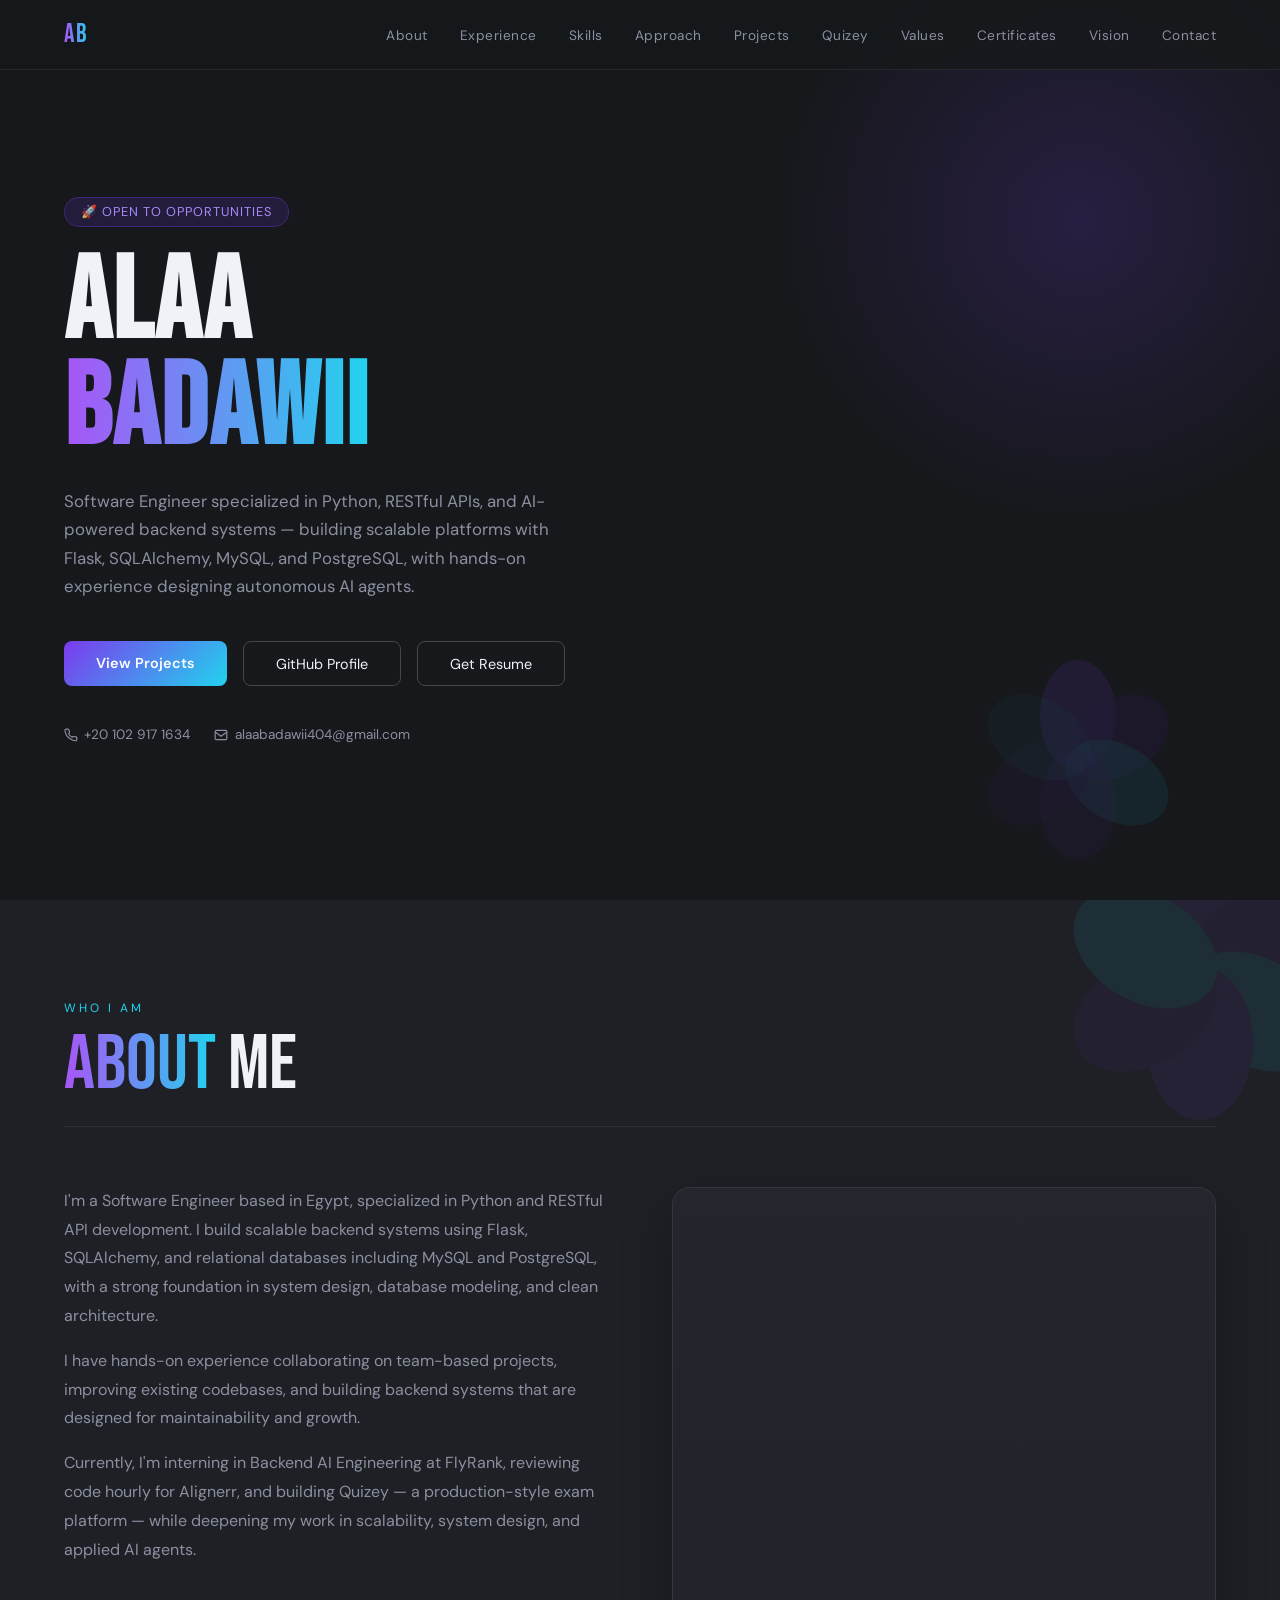
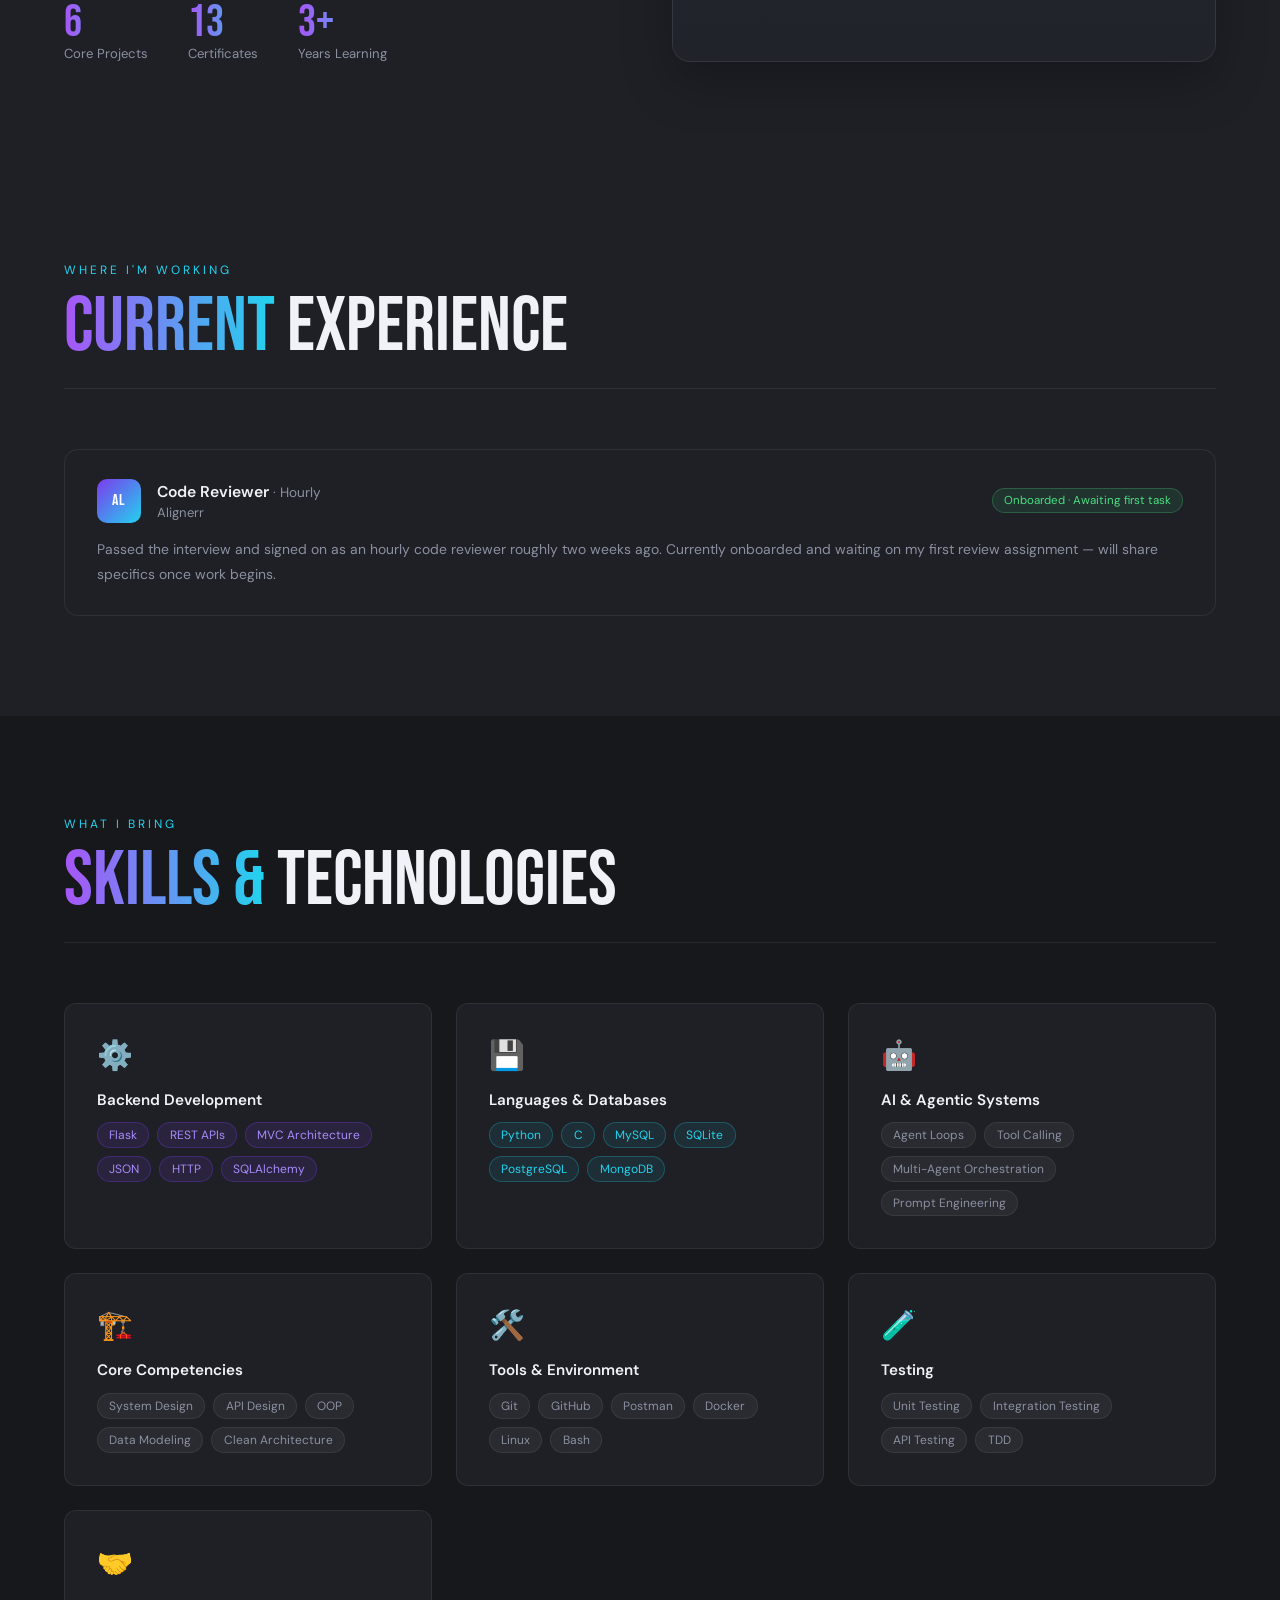
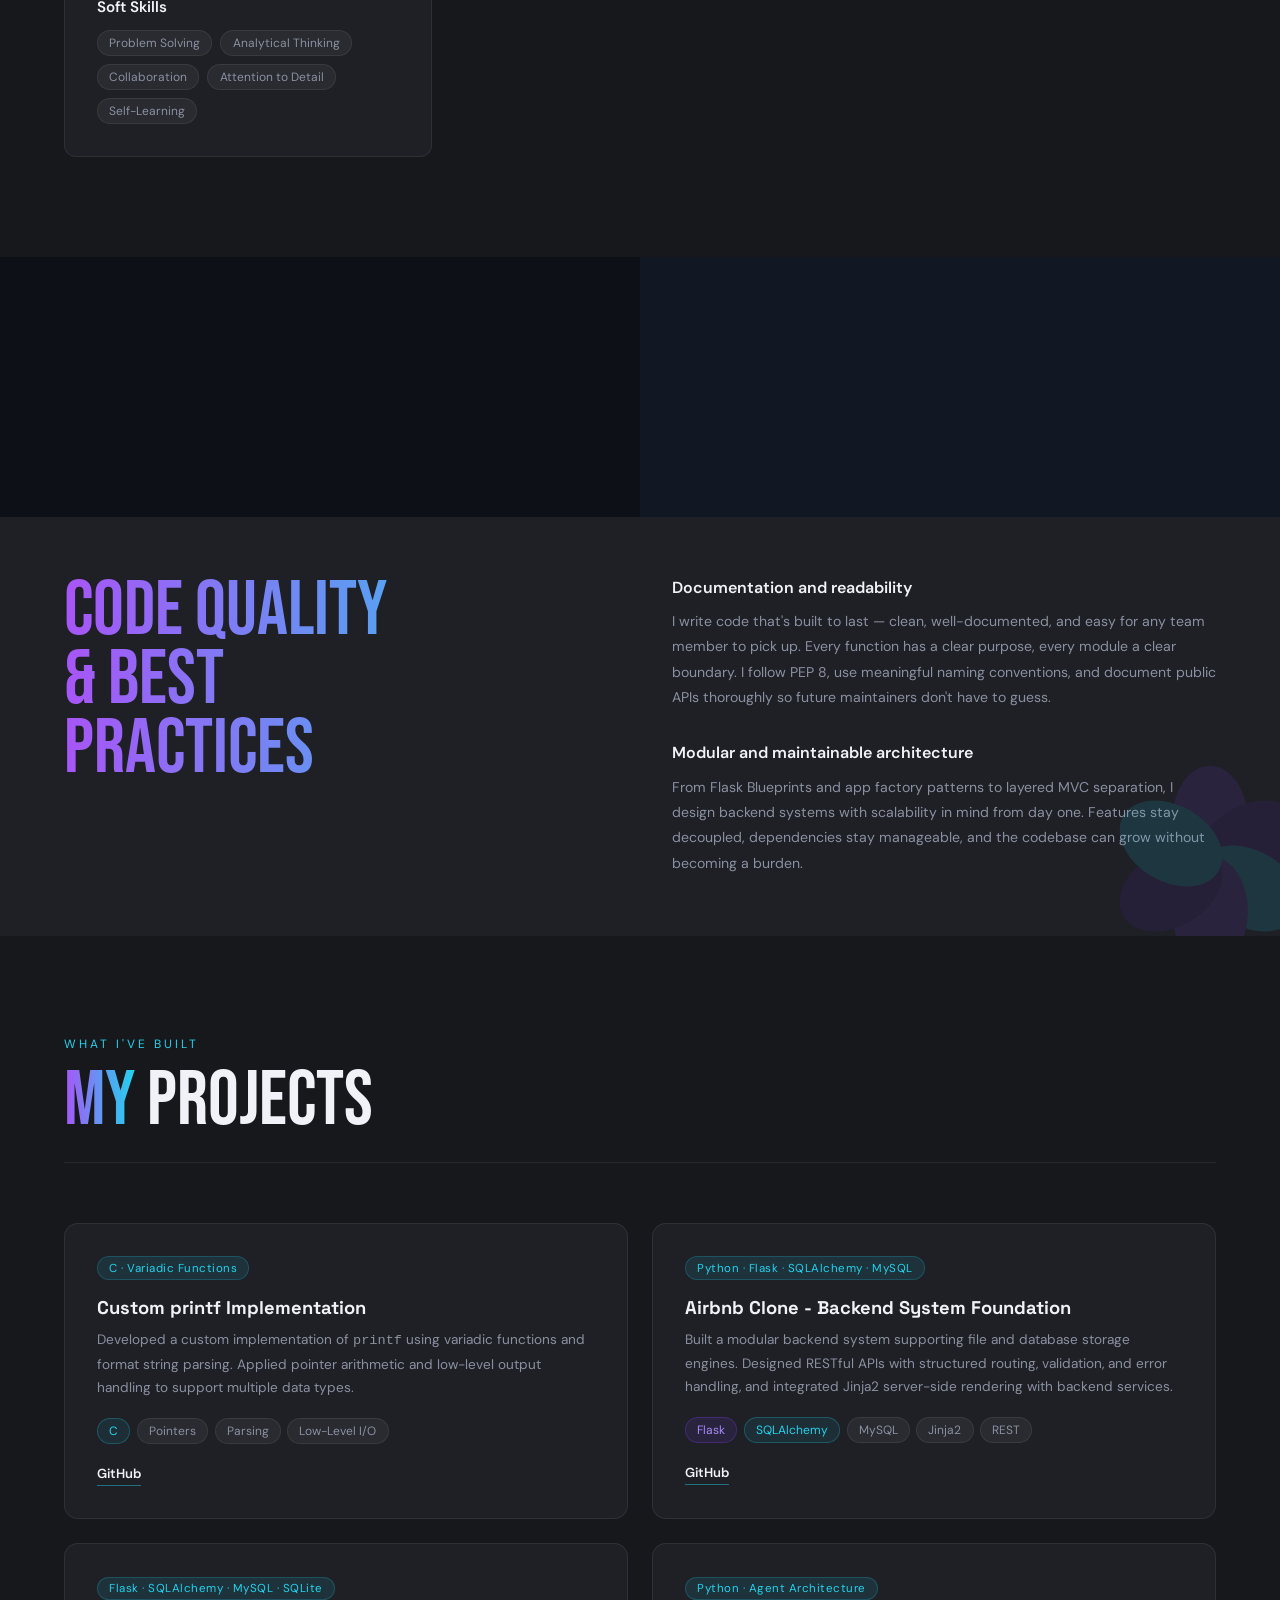
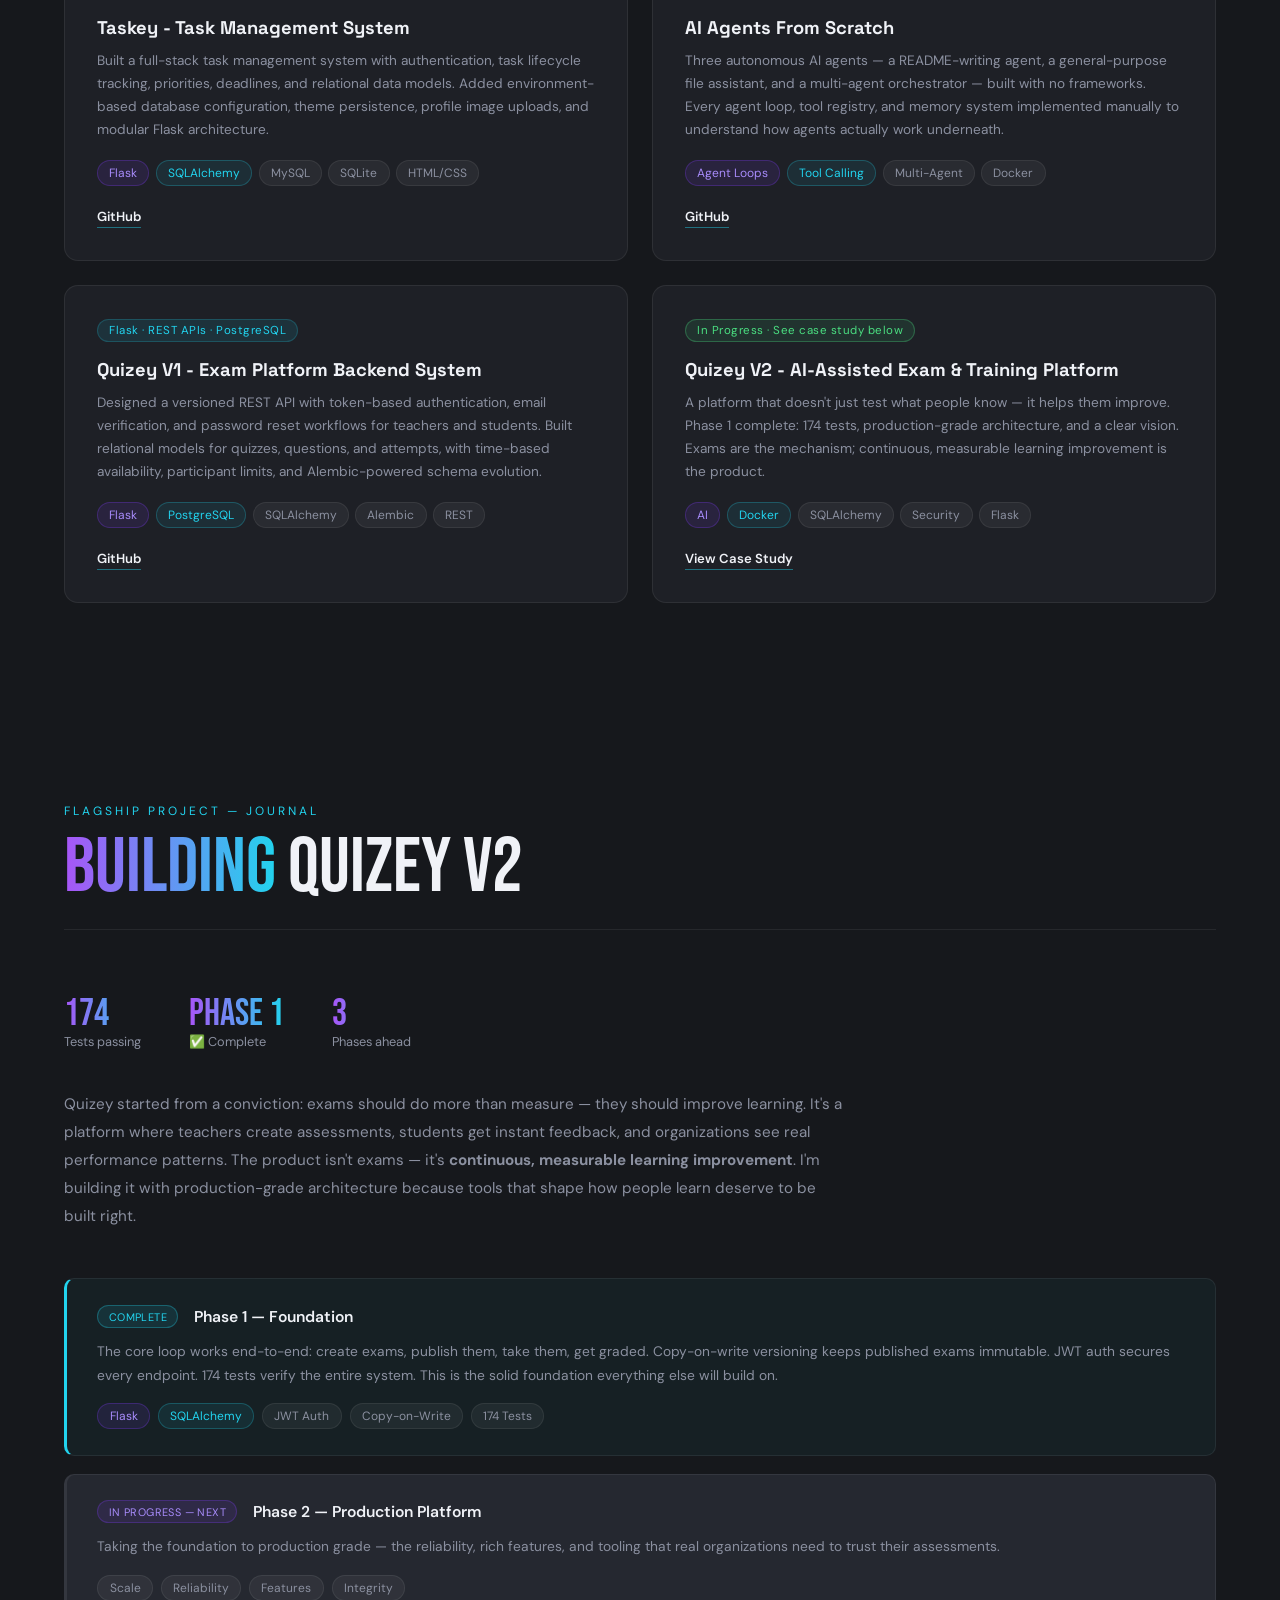
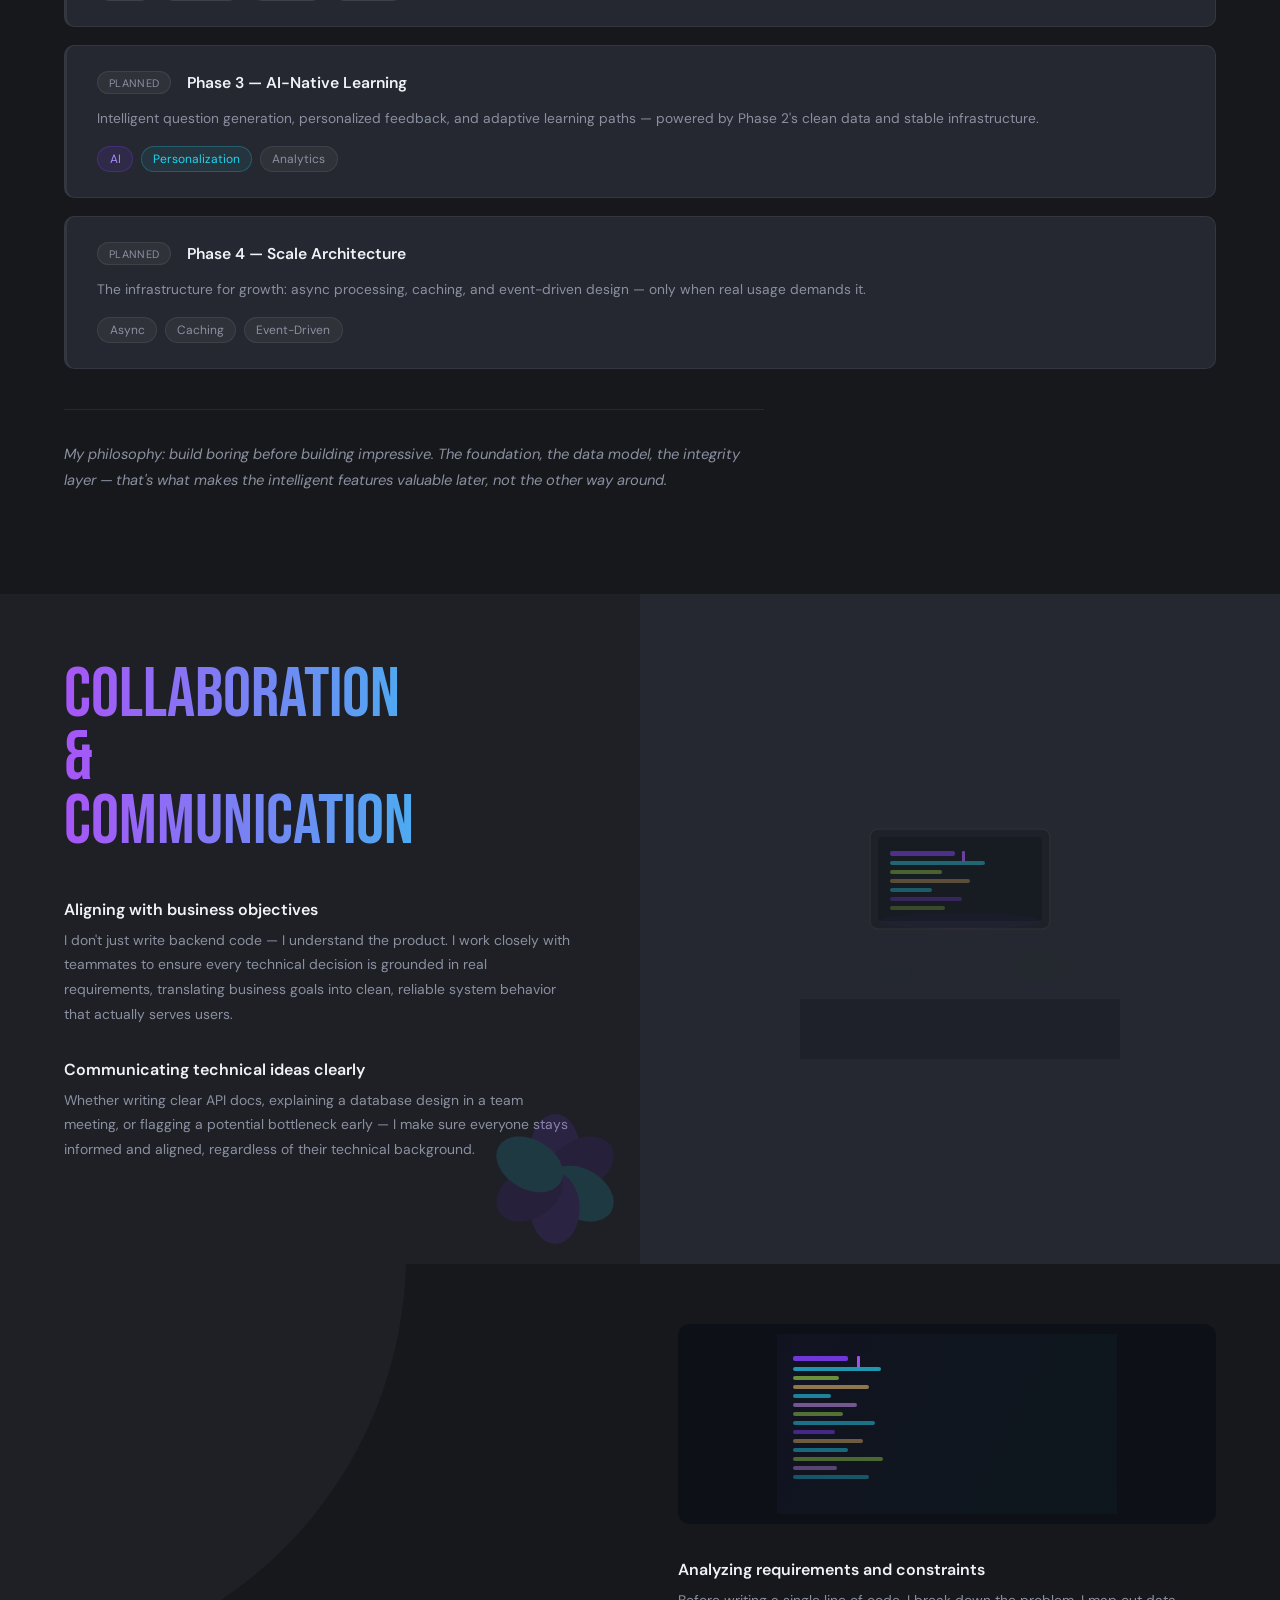
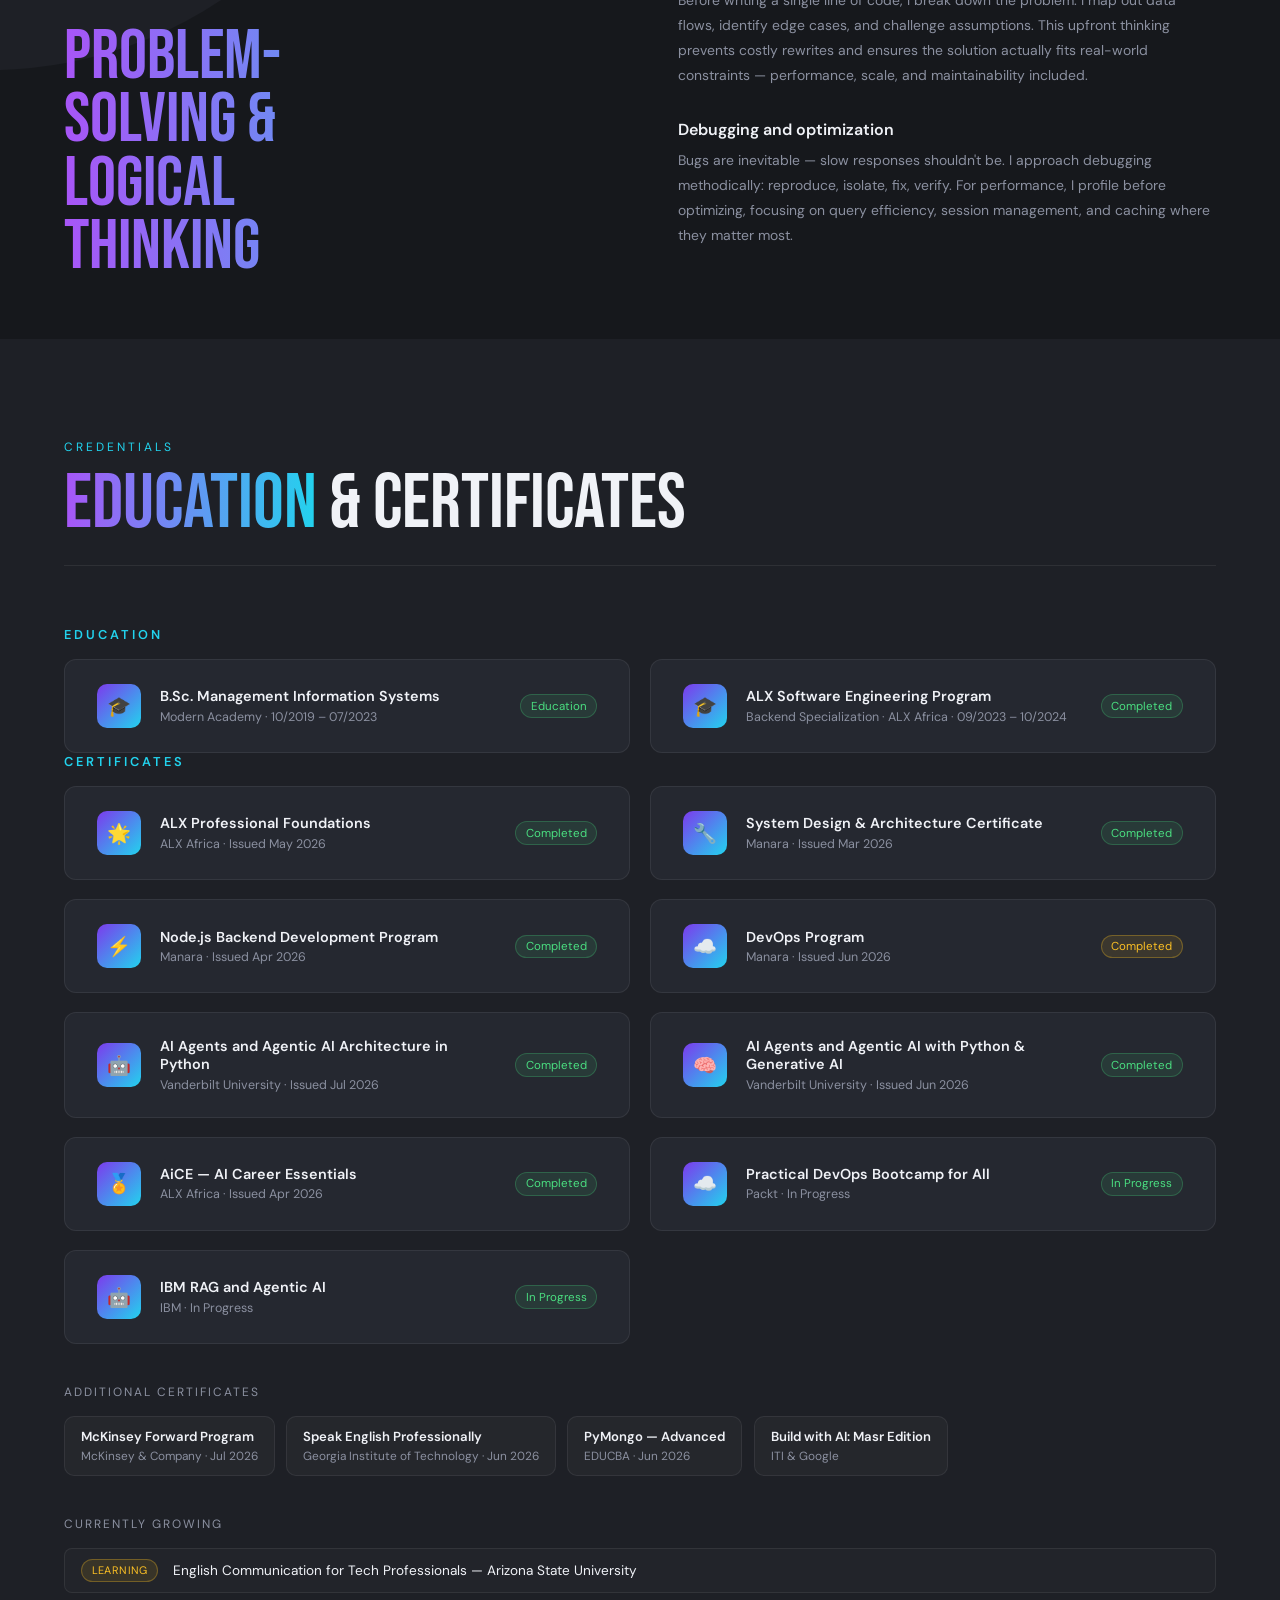
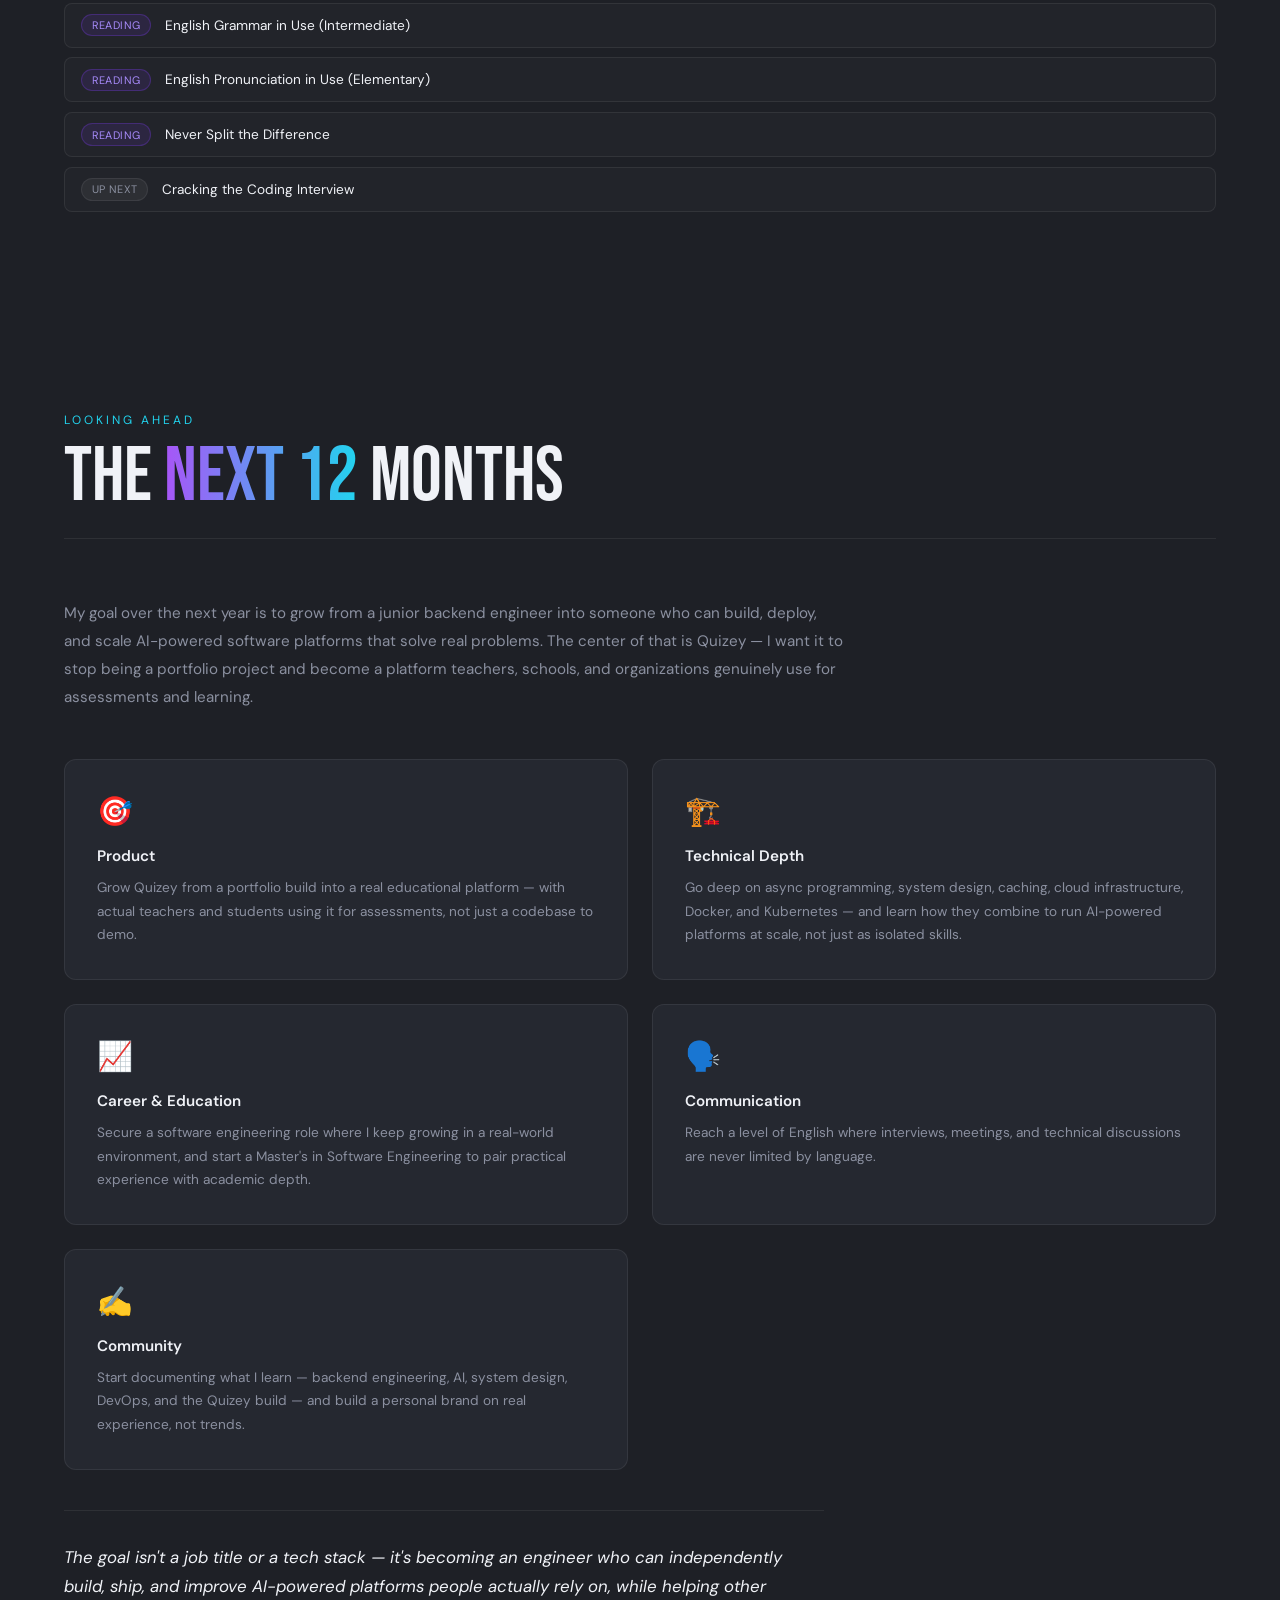
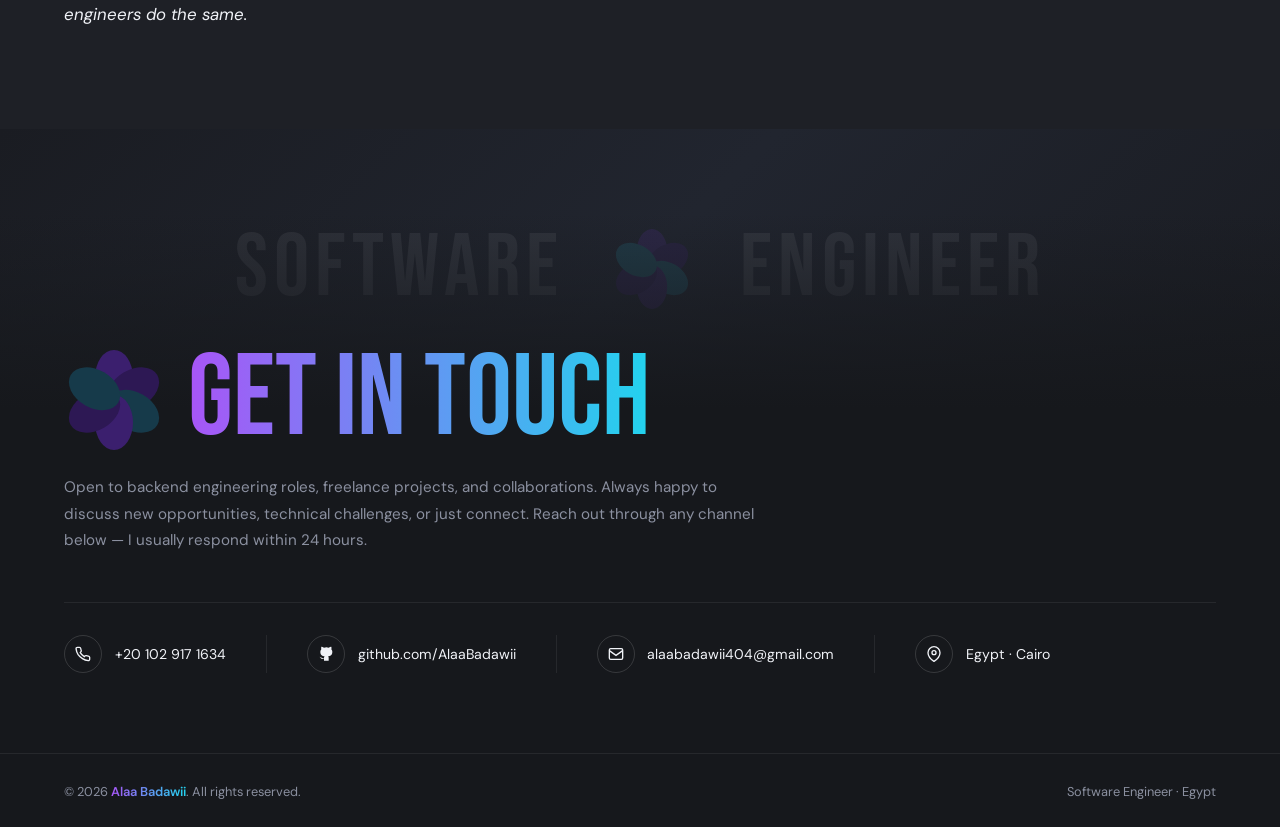
==== commit a07dc4b4: "FIX: indentation" ====
--- a/index.html
+++ b/index.html
@@ -1,572 +1,782 @@
 <!DOCTYPE html>
 <html lang="en">
+
 <head>
-<meta charset="UTF-8">
-<meta name="viewport" content="width=device-width, initial-scale=1.0">
-<link rel="icon" type="image/png" href="images/trans_favicon.png">
-<title>Alaa Badawii — Software Engineer</title>
-<link rel="preconnect" href="https://fonts.googleapis.com">
-<link href="https://fonts.googleapis.com/css2?family=Space+Grotesk:wght@300;400;500;600;700&family=Bebas+Neue&family=DM+Sans:wght@300;400;500&display=swap" rel="stylesheet">
-<link rel="stylesheet" href="index.css">
+  <meta charset="UTF-8">
+  <meta name="viewport" content="width=device-width, initial-scale=1.0">
+  <link rel="icon" type="image/png" href="images/trans_favicon.png">
+  <title>Alaa Badawii — Software Engineer</title>
+  <link rel="preconnect" href="https://fonts.googleapis.com">
+  <link
+    href="https://fonts.googleapis.com/css2?family=Space+Grotesk:wght@300;400;500;600;700&family=Bebas+Neue&family=DM+Sans:wght@300;400;500&display=swap"
+    rel="stylesheet">
+  <link rel="stylesheet" href="index.css">
 </head>
+
 <body>
 
-<nav>
-  <div class="nav-logo">AB</div>
-  <button class="nav-toggle" type="button" aria-expanded="false" aria-controls="nav-links" aria-label="Open navigation menu">
-    <span></span>
-    <span></span>
-    <span></span>
-  </button>
-  <ul class="nav-links" id="nav-links">
-    <li><a href="#about">About</a></li>
-    <li><a href="#experience">Experience</a></li>
-    <li><a href="#skills">Skills</a></li>
-    <li><a href="#approach">Approach</a></li>
-    <li><a href="#projects">Projects</a></li>
-    <li><a href="#quizey">Quizey</a></li>
-    <li><a href="#collab">Values</a></li>
-    <li><a href="#certs">Certificates</a></li>
-    <li><a href="#vision">Vision</a></li>
-    <li><a href="#contact">Contact</a></li>
-  </ul>
-</nav>
-
-<section id="hero">
-  <div class="hero-bg-shape"></div>
-  <div class="hero-content">
-    <div class="hero-tag">🚀 Open to opportunities</div>
-    <h1 class="hero-name">ALAA<br><span>BADAWII</span></h1>
-    <p class="hero-sub">Software Engineer specialized in Python, RESTful APIs, and AI-powered backend systems — building scalable platforms with Flask, SQLAlchemy, MySQL, and PostgreSQL, with hands-on experience designing autonomous AI agents.</p>
-    <div class="hero-cta">
-      <a href="#projects" class="btn-primary">View Projects</a>
-      <a href="https://github.com/AlaaBadawii" target="_blank" class="btn-outline">GitHub Profile</a>
-      <a href="https://drive.google.com/drive/folders/1svf-60hjMWKHx9_0TeOQ2A6fy18WGZ71?usp=drive_link" target="_blank" class="btn-outline">Get Resume</a>
-    </div>
-    <div class="hero-contacts">
-      <a href="tel:+201029171634">
-        <svg width="14" height="14" viewBox="0 0 24 24" fill="none" stroke="currentColor" stroke-width="2"><path d="M22 16.92v3a2 2 0 0 1-2.18 2 19.79 19.79 0 0 1-8.63-3.07A19.5 19.5 0 0 1 4.69 13a19.79 19.79 0 0 1-3.07-8.67A2 2 0 0 1 3.61 2h3a2 2 0 0 1 2 1.72c.127.96.361 1.903.7 2.81a2 2 0 0 1-.45 2.11L7.91 9.91a16 16 0 0 0 6.06 6.06l.91-.91a2 2 0 0 1 2.11-.45c.907.339 1.85.573 2.81.7A2 2 0 0 1 22 16.92z"/></svg>
-        +20 102 917 1634
-      </a>
-      <a href="mailto:alaabadawii404@gmail.com">
-        <svg width="14" height="14" viewBox="0 0 24 24" fill="none" stroke="currentColor" stroke-width="2"><rect x="2" y="4" width="20" height="16" rx="2"/><path d="m2 7 10 7 10-7"/></svg>
-        alaabadawii404@gmail.com
-      </a>
-    </div>
-  </div>
-  <div class="hero-flower">
-    <svg class="flower-svg" viewBox="0 0 200 200" fill="none">
-      <ellipse cx="100" cy="55" rx="38" ry="55" fill="#7c3aed" opacity="0.6" transform="rotate(0 100 100)"/>
-      <ellipse cx="100" cy="55" rx="38" ry="55" fill="#5b21b6" opacity="0.5" transform="rotate(60 100 100)"/>
-      <ellipse cx="100" cy="55" rx="38" ry="55" fill="#22d3ee" opacity="0.4" transform="rotate(120 100 100)"/>
-      <ellipse cx="100" cy="55" rx="38" ry="55" fill="#7c3aed" opacity="0.3" transform="rotate(180 100 100)"/>
-      <ellipse cx="100" cy="55" rx="38" ry="55" fill="#5b21b6" opacity="0.25" transform="rotate(240 100 100)"/>
-      <ellipse cx="100" cy="55" rx="38" ry="55" fill="#22d3ee" opacity="0.2" transform="rotate(300 100 100)"/>
-    </svg>
-  </div>
-</section>
-
-<section id="about">
-  <div class="about-flower">
-    <svg class="flower-svg" viewBox="0 0 200 200" fill="none">
-      <ellipse cx="100" cy="55" rx="38" ry="55" fill="#7c3aed" transform="rotate(0 100 100)"/>
-      <ellipse cx="100" cy="55" rx="38" ry="55" fill="#5b21b6" transform="rotate(60 100 100)"/>
-      <ellipse cx="100" cy="55" rx="38" ry="55" fill="#22d3ee" transform="rotate(120 100 100)"/>
-      <ellipse cx="100" cy="55" rx="38" ry="55" fill="#7c3aed" transform="rotate(180 100 100)"/>
-      <ellipse cx="100" cy="55" rx="38" ry="55" fill="#5b21b6" transform="rotate(240 100 100)"/>
-      <ellipse cx="100" cy="55" rx="38" ry="55" fill="#22d3ee" transform="rotate(300 100 100)"/>
-    </svg>
-  </div>
-  <p class="section-label">Who I am</p>
-  <div class="section-title"><span class="grad">About</span> Me</div>
-  <div class="section-divider"></div>
-  <div class="about-grid">
-    <div class="about-text">
-      <p>I'm a Software Engineer based in Egypt, specialized in Python and RESTful API development. I build scalable backend systems using Flask, SQLAlchemy, and relational databases including MySQL and PostgreSQL, with a strong foundation in system design, database modeling, and clean architecture.</p>
-      <p>I have hands-on experience collaborating on team-based projects, improving existing codebases, and building backend systems that are designed for maintainability and growth.</p>
-      <p>Currently, I'm interning in Backend AI Engineering at FlyRank, reviewing code hourly for Alignerr, and building Quizey — a production-style exam platform — while deepening my work in scalability, system design, and applied AI agents.</p>
-      <div class="about-stats">
-        <div class="stat-item"><div class="stat-num">6</div><div class="stat-label">Core Projects</div></div>
-        <div class="stat-item"><div class="stat-num">13</div><div class="stat-label">Certificates</div></div>
-        <div class="stat-item"><div class="stat-num">3+</div><div class="stat-label">Years Learning</div></div>
-      </div>
-    </div>
-    <div class="about-photo" aria-label="Developer workspace photo"></div>
-  </div>
-</section>
-
-<section id="experience">
-  <p class="section-label">Where I'm working</p>
-  <div class="section-title"><span class="grad">Current</span> Experience</div>
-  <div class="section-divider"></div>
-  <div class="exp-list">
-
-    <div class="exp-card">
-      <div class="exp-card-top">
-        <div class="exp-org">
-          <div class="exp-org-mark">AL</div>
-          <div>
-            <div class="exp-role">Code Reviewer <span class="exp-hourly">· Hourly</span></div>
-            <div class="exp-company">Alignerr</div>
+  <nav>
+    <div class="nav-logo">AB</div>
+    <button class="nav-toggle" type="button" aria-expanded="false" aria-controls="nav-links"
+      aria-label="Open navigation menu">
+      <span></span>
+      <span></span>
+      <span></span>
+    </button>
+    <ul class="nav-links" id="nav-links">
+      <li><a href="#about">About</a></li>
+      <li><a href="#experience">Experience</a></li>
+      <li><a href="#skills">Skills</a></li>
+      <li><a href="#approach">Approach</a></li>
+      <li><a href="#projects">Projects</a></li>
+      <li><a href="#quizey">Quizey</a></li>
+      <li><a href="#collab">Values</a></li>
+      <li><a href="#certs">Certificates</a></li>
+      <li><a href="#vision">Vision</a></li>
+      <li><a href="#contact">Contact</a></li>
+    </ul>
+  </nav>
+
+  <section id="hero">
+    <div class="hero-bg-shape"></div>
+    <div class="hero-content">
+      <div class="hero-tag">🚀 Open to opportunities</div>
+      <h1 class="hero-name">ALAA<br><span>BADAWII</span></h1>
+      <p class="hero-sub">Software Engineer specialized in Python, RESTful APIs, and AI-powered backend systems —
+        building scalable platforms with Flask, SQLAlchemy, MySQL, and PostgreSQL, with hands-on experience designing
+        autonomous AI agents.</p>
+      <div class="hero-cta">
+        <a href="#projects" class="btn-primary">View Projects</a>
+        <a href="https://github.com/AlaaBadawii" target="_blank" class="btn-outline">GitHub Profile</a>
+        <a href="https://drive.google.com/drive/folders/1svf-60hjMWKHx9_0TeOQ2A6fy18WGZ71?usp=drive_link"
+          target="_blank" class="btn-outline">Get Resume</a>
+      </div>
+      <div class="hero-contacts">
+        <a href="tel:+201029171634">
+          <svg width="14" height="14" viewBox="0 0 24 24" fill="none" stroke="currentColor" stroke-width="2">
+            <path
+              d="M22 16.92v3a2 2 0 0 1-2.18 2 19.79 19.79 0 0 1-8.63-3.07A19.5 19.5 0 0 1 4.69 13a19.79 19.79 0 0 1-3.07-8.67A2 2 0 0 1 3.61 2h3a2 2 0 0 1 2 1.72c.127.96.361 1.903.7 2.81a2 2 0 0 1-.45 2.11L7.91 9.91a16 16 0 0 0 6.06 6.06l.91-.91a2 2 0 0 1 2.11-.45c.907.339 1.85.573 2.81.7A2 2 0 0 1 22 16.92z" />
+          </svg>
+          +20 102 917 1634
+        </a>
+        <a href="mailto:alaabadawii404@gmail.com">
+          <svg width="14" height="14" viewBox="0 0 24 24" fill="none" stroke="currentColor" stroke-width="2">
+            <rect x="2" y="4" width="20" height="16" rx="2" />
+            <path d="m2 7 10 7 10-7" />
+          </svg>
+          alaabadawii404@gmail.com
+        </a>
+      </div>
+    </div>
+    <div class="hero-flower">
+      <svg class="flower-svg" viewBox="0 0 200 200" fill="none">
+        <ellipse cx="100" cy="55" rx="38" ry="55" fill="#7c3aed" opacity="0.6" transform="rotate(0 100 100)" />
+        <ellipse cx="100" cy="55" rx="38" ry="55" fill="#5b21b6" opacity="0.5" transform="rotate(60 100 100)" />
+        <ellipse cx="100" cy="55" rx="38" ry="55" fill="#22d3ee" opacity="0.4" transform="rotate(120 100 100)" />
+        <ellipse cx="100" cy="55" rx="38" ry="55" fill="#7c3aed" opacity="0.3" transform="rotate(180 100 100)" />
+        <ellipse cx="100" cy="55" rx="38" ry="55" fill="#5b21b6" opacity="0.25" transform="rotate(240 100 100)" />
+        <ellipse cx="100" cy="55" rx="38" ry="55" fill="#22d3ee" opacity="0.2" transform="rotate(300 100 100)" />
+      </svg>
+    </div>
+  </section>
+
+  <section id="about">
+    <div class="about-flower">
+      <svg class="flower-svg" viewBox="0 0 200 200" fill="none">
+        <ellipse cx="100" cy="55" rx="38" ry="55" fill="#7c3aed" transform="rotate(0 100 100)" />
+        <ellipse cx="100" cy="55" rx="38" ry="55" fill="#5b21b6" transform="rotate(60 100 100)" />
+        <ellipse cx="100" cy="55" rx="38" ry="55" fill="#22d3ee" transform="rotate(120 100 100)" />
+        <ellipse cx="100" cy="55" rx="38" ry="55" fill="#7c3aed" transform="rotate(180 100 100)" />
+        <ellipse cx="100" cy="55" rx="38" ry="55" fill="#5b21b6" transform="rotate(240 100 100)" />
+        <ellipse cx="100" cy="55" rx="38" ry="55" fill="#22d3ee" transform="rotate(300 100 100)" />
+      </svg>
+    </div>
+    <p class="section-label">Who I am</p>
+    <div class="section-title"><span class="grad">About</span> Me</div>
+    <div class="section-divider"></div>
+    <div class="about-grid">
+      <div class="about-text">
+        <p>I'm a Software Engineer based in Egypt, specialized in Python and RESTful API development. I build scalable
+          backend systems using Flask, SQLAlchemy, and relational databases including MySQL and PostgreSQL, with a
+          strong foundation in system design, database modeling, and clean architecture.</p>
+        <p>I have hands-on experience collaborating on team-based projects, improving existing codebases, and building
+          backend systems that are designed for maintainability and growth.</p>
+        <p>Currently, I'm interning in Backend AI Engineering at FlyRank, reviewing code hourly for Alignerr, and
+          building Quizey — a production-style exam platform — while deepening my work in scalability, system design,
+          and applied AI agents.</p>
+        <div class="about-stats">
+          <div class="stat-item">
+            <div class="stat-num">6</div>
+            <div class="stat-label">Core Projects</div>
           </div>
-        </div>
-        <span class="exp-status active">Onboarded · Awaiting first task</span>
-      </div>
-      <p class="exp-desc">Passed the interview and signed on as an hourly code reviewer roughly two weeks ago. Currently onboarded and waiting on my first review assignment — will share specifics once work begins.</p>
-    </div>
-
-  </div>
-</section>
-
-<section id="skills">
-  <p class="section-label">What I bring</p>
-  <div class="section-title"><span class="grad">Skills &amp;</span> Technologies</div>
-  <div class="section-divider"></div>
-  <div class="skills-grid">
-    <div class="skill-card"><div class="skill-card-icon">⚙️</div><div class="skill-card-title">Backend Development</div><div class="skill-tags"><span class="tag purple">Flask</span><span class="tag purple">REST APIs</span><span class="tag purple">MVC Architecture</span><span class="tag purple">JSON</span><span class="tag purple">HTTP</span><span class="tag purple">SQLAlchemy</span></div></div>
-    <div class="skill-card"><div class="skill-card-icon">💾</div><div class="skill-card-title">Languages &amp; Databases</div><div class="skill-tags"><span class="tag cyan">Python</span><span class="tag cyan">C</span><span class="tag cyan">MySQL</span><span class="tag cyan">SQLite</span><span class="tag cyan">PostgreSQL</span><span class="tag cyan">MongoDB</span></div></div>
-    <div class="skill-card"><div class="skill-card-icon">🤖</div><div class="skill-card-title">AI &amp; Agentic Systems</div><div class="skill-tags"><span class="tag">Agent Loops</span><span class="tag">Tool Calling</span><span class="tag">Multi-Agent Orchestration</span><span class="tag">Prompt Engineering</span></div></div>
-    <div class="skill-card"><div class="skill-card-icon">🏗️</div><div class="skill-card-title">Core Competencies</div><div class="skill-tags"><span class="tag">System Design</span><span class="tag">API Design</span><span class="tag">OOP</span><span class="tag">Data Modeling</span><span class="tag">Clean Architecture</span></div></div>
-    <div class="skill-card"><div class="skill-card-icon">🛠️</div><div class="skill-card-title">Tools &amp; Environment</div><div class="skill-tags"><span class="tag">Git</span><span class="tag">GitHub</span><span class="tag">Postman</span><span class="tag">Docker</span><span class="tag">Linux</span><span class="tag">Bash</span></div></div>
-    <div class="skill-card"><div class="skill-card-icon">🧪</div><div class="skill-card-title">Testing</div><div class="skill-tags"><span class="tag">Unit Testing</span><span class="tag">Integration Testing</span><span class="tag">API Testing</span><span class="tag">TDD</span></div></div>
-    <div class="skill-card"><div class="skill-card-icon">🤝</div><div class="skill-card-title">Soft Skills</div><div class="skill-tags"><span class="tag">Problem Solving</span><span class="tag">Analytical Thinking</span><span class="tag">Collaboration</span><span class="tag">Attention to Detail</span><span class="tag">Self-Learning</span></div></div>
-  </div>
-</section>
-
-<section id="approach">
-  <div class="approach-photos">
-    <div class="approach-photo approach-photo-a"></div>
-    <div class="approach-photo approach-photo-b"></div>
-  </div>
-  <div class="approach-bottom">
-    <div>
-      <div class="approach-big-title">Code Quality<br>&amp; Best<br>Practices</div>
-    </div>
-    <div>
-      <div class="approach-sub-title">Documentation and readability</div>
-      <p class="approach-sub-text">I write code that's built to last — clean, well-documented, and easy for any team member to pick up. Every function has a clear purpose, every module a clear boundary. I follow PEP 8, use meaningful naming conventions, and document public APIs thoroughly so future maintainers don't have to guess.</p>
-      <div class="approach-sub-title approach-sub-title-spaced">Modular and maintainable architecture</div>
-      <p class="approach-sub-text">From Flask Blueprints and app factory patterns to layered MVC separation, I design backend systems with scalability in mind from day one. Features stay decoupled, dependencies stay manageable, and the codebase can grow without becoming a burden.</p>
-    </div>
-    <div class="approach-flower-br">
-      <svg class="flower-svg" viewBox="0 0 200 200" fill="none">
-        <ellipse cx="100" cy="55" rx="38" ry="55" fill="#7c3aed" transform="rotate(0 100 100)"/>
-        <ellipse cx="100" cy="55" rx="38" ry="55" fill="#5b21b6" transform="rotate(60 100 100)"/>
-        <ellipse cx="100" cy="55" rx="38" ry="55" fill="#22d3ee" transform="rotate(120 100 100)"/>
-        <ellipse cx="100" cy="55" rx="38" ry="55" fill="#7c3aed" transform="rotate(180 100 100)"/>
-        <ellipse cx="100" cy="55" rx="38" ry="55" fill="#5b21b6" transform="rotate(240 100 100)"/>
-        <ellipse cx="100" cy="55" rx="38" ry="55" fill="#22d3ee" transform="rotate(300 100 100)"/>
-      </svg>
-    </div>
-  </div>
-</section>
-
-<section id="projects">
-  <p class="section-label">What I've built</p>
-  <div class="section-title"><span class="grad">My</span> Projects</div>
-  <div class="section-divider"></div>
-  <div class="projects-grid">
-    <div class="project-card">
-      <span class="project-badge">C · Variadic Functions</span>
-      <div class="project-title">Custom printf Implementation</div>
-      <p class="project-desc">Developed a custom implementation of <code>printf</code> using variadic functions and format string parsing. Applied pointer arithmetic and low-level output handling to support multiple data types.</p>
-      <div class="project-stack"><span class="tag cyan">C</span><span class="tag">Pointers</span><span class="tag">Parsing</span><span class="tag">Low-Level I/O</span></div>
-      <div class="project-actions">
-        <a href="https://github.com/AlaaBadawii/printf" target="_blank" class="project-link">GitHub</a>
-      </div>
-    </div>
-    <div class="project-card">
-      <span class="project-badge">Python · Flask · SQLAlchemy · MySQL</span>
-      <div class="project-title">Airbnb Clone - Backend System Foundation</div>
-      <p class="project-desc">Built a modular backend system supporting file and database storage engines. Designed RESTful APIs with structured routing, validation, and error handling, and integrated Jinja2 server-side rendering with backend services.</p>
-      <div class="project-stack"><span class="tag purple">Flask</span><span class="tag cyan">SQLAlchemy</span><span class="tag">MySQL</span><span class="tag">Jinja2</span><span class="tag">REST</span></div>
-      <div class="project-actions">
-        <a href="https://github.com/AlaaBadawii/AirBnB_clone_v4" target="_blank" class="project-link">GitHub</a>
-      </div>
-    </div>
-    <div class="project-card">
-      <span class="project-badge">Flask · SQLAlchemy · MySQL · SQLite</span>
-      <div class="project-title">Taskey - Task Management System</div>
-      <p class="project-desc">Built a full-stack task management system with authentication, task lifecycle tracking, priorities, deadlines, and relational data models. Added environment-based database configuration, theme persistence, profile image uploads, and modular Flask architecture.</p>
-      <div class="project-stack"><span class="tag purple">Flask</span><span class="tag cyan">SQLAlchemy</span><span class="tag">MySQL</span><span class="tag">SQLite</span><span class="tag">HTML/CSS</span></div>
-      <div class="project-actions">
-        <a href="https://github.com/AlaaBadawii/Taskey" target="_blank" class="project-link">GitHub</a>
-      </div>
-    </div>
-    <div class="project-card">
-      <span class="project-badge">Python · Agent Architecture</span>
-      <div class="project-title">AI Agents From Scratch</div>
-      <p class="project-desc">Three autonomous AI agents — a README-writing agent, a general-purpose file assistant, and a multi-agent orchestrator — built with no frameworks. Every agent loop, tool registry, and memory system implemented manually to understand how agents actually work underneath.</p>
-      <div class="project-stack"><span class="tag purple">Agent Loops</span><span class="tag cyan">Tool Calling</span><span class="tag">Multi-Agent</span><span class="tag">Docker</span></div>
-      <div class="project-actions">
-        <a href="https://github.com/AlaaBadawii/AI-Agents" target="_blank" class="project-link">GitHub</a>
-      </div>
-    </div>
-    <div class="project-card">
-      <span class="project-badge">Flask · REST APIs · PostgreSQL</span>
-      <div class="project-title">Quizey V1 - Exam Platform Backend System</div>
-      <p class="project-desc">Designed a versioned REST API with token-based authentication, email verification, and password reset workflows for teachers and students. Built relational models for quizzes, questions, and attempts, with time-based availability, participant limits, and Alembic-powered schema evolution.</p>
-      <div class="project-stack"><span class="tag purple">Flask</span><span class="tag cyan">PostgreSQL</span><span class="tag">SQLAlchemy</span><span class="tag">Alembic</span><span class="tag">REST</span></div>
-      <div class="project-actions">
-        <a href="https://github.com/AlaaBadawii/Quizey" target="_blank" class="project-link">GitHub</a>
-      </div>
-    </div>
-    <div class="project-card">
-      <span class="project-badge active">In Progress · See case study below</span>
-      <div class="project-title">Quizey V2 - AI-Assisted Exam &amp; Training Platform</div>
-      <p class="project-desc">A platform that doesn't just test what people know — it helps them improve. Phase 1 complete: 174 tests, production-grade architecture, and a clear vision. Exams are the mechanism; continuous, measurable learning improvement is the product.</p>
-      <div class="project-stack"><span class="tag purple">AI</span><span class="tag cyan">Docker</span><span class="tag">SQLAlchemy</span><span class="tag">Security</span><span class="tag">Flask</span></div>
-      <div class="project-actions">
-        <a href="#quizey" class="project-link">View Case Study</a>
-      </div>
-    </div>
-  </div>
-</section>
-
-<section id="quizey">
-  <p class="section-label">Flagship project — journal</p>
-  <div class="section-title"><span class="grad">Building</span> Quizey V2</div>
-  <div class="section-divider"></div>
-
-  <div class="quizey-status">
-    <div class="quizey-status-item">
-      <div class="quizey-status-num">174</div>
-      <div class="quizey-status-label">Tests passing</div>
-    </div>
-    <div class="quizey-status-item">
-      <div class="quizey-status-num">Phase 1</div>
-      <div class="quizey-status-label">✅ Complete</div>
-    </div>
-    <div class="quizey-status-item">
-      <div class="quizey-status-num">3</div>
-      <div class="quizey-status-label">Phases ahead</div>
-    </div>
-  </div>
-
-  <p class="quizey-intro">Quizey started from a conviction: exams should do more than measure — they should improve learning. It's a platform where teachers create assessments, students get instant feedback, and organizations see real performance patterns. The product isn't exams — it's <strong>continuous, measurable learning improvement</strong>. I'm building it with production-grade architecture because tools that shape how people learn deserve to be built right.</p>
-
-  <div class="quizey-phases">
-
-    <div class="quizey-phase quizey-phase-active">
-      <div class="quizey-phase-head">
-        <span class="quizey-phase-tag doing">Complete</span>
-        <div class="quizey-phase-title">Phase 1 — Foundation</div>
-      </div>
-      <p class="quizey-phase-text">The core loop works end-to-end: create exams, publish them, take them, get graded. Copy-on-write versioning keeps published exams immutable. JWT auth secures every endpoint. 174 tests verify the entire system. This is the solid foundation everything else will build on.</p>
-      <div class="quizey-phase-tags">
-        <span class="tag purple">Flask</span><span class="tag cyan">SQLAlchemy</span><span class="tag">JWT Auth</span><span class="tag">Copy-on-Write</span><span class="tag">174 Tests</span>
-      </div>
-    </div>
-
-    <div class="quizey-phase">
-      <div class="quizey-phase-head">
-        <span class="quizey-phase-tag next">In progress — Next</span>
-        <div class="quizey-phase-title">Phase 2 — Production Platform</div>
-      </div>
-      <p class="quizey-phase-text">Taking the foundation to production grade — the reliability, rich features, and tooling that real organizations need to trust their assessments.</p>
-      <div class="quizey-phase-tags">
-        <span class="tag">Scale</span><span class="tag">Reliability</span><span class="tag">Features</span><span class="tag">Integrity</span>
-      </div>
-    </div>
-
-    <div class="quizey-phase">
-      <div class="quizey-phase-head">
-        <span class="quizey-phase-tag future">Planned</span>
-        <div class="quizey-phase-title">Phase 3 — AI-Native Learning</div>
-      </div>
-      <p class="quizey-phase-text">Intelligent question generation, personalized feedback, and adaptive learning paths — powered by Phase 2's clean data and stable infrastructure.</p>
-      <div class="quizey-phase-tags">
-        <span class="tag purple">AI</span><span class="tag cyan">Personalization</span><span class="tag">Analytics</span>
-      </div>
-    </div>
-
-    <div class="quizey-phase">
-      <div class="quizey-phase-head">
-        <span class="quizey-phase-tag future">Planned</span>
-        <div class="quizey-phase-title">Phase 4 — Scale Architecture</div>
-      </div>
-      <p class="quizey-phase-text">The infrastructure for growth: async processing, caching, and event-driven design — only when real usage demands it.</p>
-      <div class="quizey-phase-tags">
-        <span class="tag">Async</span><span class="tag">Caching</span><span class="tag">Event-Driven</span>
-      </div>
-    </div>
-
-  </div>
-
-  <p class="quizey-rule">My philosophy: build boring before building impressive. The foundation, the data model, the integrity layer — that's what makes the intelligent features valuable later, not the other way around.</p>
-</section>
-
-<section id="collab">
-  <div class="collab-wrap">
-    <div class="collab-left">
-      <div class="collab-big-title">Collaboration<br>&amp;<br>Communication</div>
-      <div class="collab-point">
-        <div class="collab-point-title">Aligning with business objectives</div>
-        <p class="collab-point-text">I don't just write backend code — I understand the product. I work closely with teammates to ensure every technical decision is grounded in real requirements, translating business goals into clean, reliable system behavior that actually serves users.</p>
-      </div>
-      <div class="collab-point">
-        <div class="collab-point-title">Communicating technical ideas clearly</div>
-        <p class="collab-point-text">Whether writing clear API docs, explaining a database design in a team meeting, or flagging a potential bottleneck early — I make sure everyone stays informed and aligned, regardless of their technical background.</p>
-      </div>
-      <div class="collab-flower">
+          <div class="stat-item">
+            <div class="stat-num">13</div>
+            <div class="stat-label">Certificates</div>
+          </div>
+          <div class="stat-item">
+            <div class="stat-num">3+</div>
+            <div class="stat-label">Years Learning</div>
+          </div>
+        </div>
+      </div>
+      <div class="about-photo" aria-label="Developer workspace photo"></div>
+    </div>
+  </section>
+
+  <section id="experience">
+    <p class="section-label">Where I'm working</p>
+    <div class="section-title"><span class="grad">Current</span> Experience</div>
+    <div class="section-divider"></div>
+    <div class="exp-list">
+
+      <div class="exp-card">
+        <div class="exp-card-top">
+          <div class="exp-org">
+            <div class="exp-org-mark">AL</div>
+            <div>
+              <div class="exp-role">Code Reviewer <span class="exp-hourly">· Hourly</span></div>
+              <div class="exp-company">Alignerr</div>
+            </div>
+          </div>
+          <span class="exp-status active">Onboarded · Awaiting first task</span>
+        </div>
+        <p class="exp-desc">Passed the interview and signed on as an hourly code reviewer roughly two weeks ago.
+          Currently onboarded and waiting on my first review assignment — will share specifics once work begins.</p>
+      </div>
+
+    </div>
+  </section>
+
+  <section id="skills">
+    <p class="section-label">What I bring</p>
+    <div class="section-title"><span class="grad">Skills &amp;</span> Technologies</div>
+    <div class="section-divider"></div>
+    <div class="skills-grid">
+      <div class="skill-card">
+        <div class="skill-card-icon">⚙️</div>
+        <div class="skill-card-title">Backend Development</div>
+        <div class="skill-tags"><span class="tag purple">Flask</span><span class="tag purple">REST APIs</span><span
+            class="tag purple">MVC Architecture</span><span class="tag purple">JSON</span><span
+            class="tag purple">HTTP</span><span class="tag purple">SQLAlchemy</span></div>
+      </div>
+      <div class="skill-card">
+        <div class="skill-card-icon">💾</div>
+        <div class="skill-card-title">Languages &amp; Databases</div>
+        <div class="skill-tags"><span class="tag cyan">Python</span><span class="tag cyan">C</span><span
+            class="tag cyan">MySQL</span><span class="tag cyan">SQLite</span><span
+            class="tag cyan">PostgreSQL</span><span class="tag cyan">MongoDB</span></div>
+      </div>
+      <div class="skill-card">
+        <div class="skill-card-icon">🤖</div>
+        <div class="skill-card-title">AI &amp; Agentic Systems</div>
+        <div class="skill-tags"><span class="tag">Agent Loops</span><span class="tag">Tool Calling</span><span
+            class="tag">Multi-Agent Orchestration</span><span class="tag">Prompt Engineering</span></div>
+      </div>
+      <div class="skill-card">
+        <div class="skill-card-icon">🏗️</div>
+        <div class="skill-card-title">Core Competencies</div>
+        <div class="skill-tags"><span class="tag">System Design</span><span class="tag">API Design</span><span
+            class="tag">OOP</span><span class="tag">Data Modeling</span><span class="tag">Clean Architecture</span>
+        </div>
+      </div>
+      <div class="skill-card">
+        <div class="skill-card-icon">🛠️</div>
+        <div class="skill-card-title">Tools &amp; Environment</div>
+        <div class="skill-tags"><span class="tag">Git</span><span class="tag">GitHub</span><span
+            class="tag">Postman</span><span class="tag">Docker</span><span class="tag">Linux</span><span
+            class="tag">Bash</span></div>
+      </div>
+      <div class="skill-card">
+        <div class="skill-card-icon">🧪</div>
+        <div class="skill-card-title">Testing</div>
+        <div class="skill-tags"><span class="tag">Unit Testing</span><span class="tag">Integration Testing</span><span
+            class="tag">API Testing</span><span class="tag">TDD</span></div>
+      </div>
+      <div class="skill-card">
+        <div class="skill-card-icon">🤝</div>
+        <div class="skill-card-title">Soft Skills</div>
+        <div class="skill-tags"><span class="tag">Problem Solving</span><span class="tag">Analytical
+            Thinking</span><span class="tag">Collaboration</span><span class="tag">Attention to Detail</span><span
+            class="tag">Self-Learning</span></div>
+      </div>
+    </div>
+  </section>
+
+  <section id="approach">
+    <div class="approach-photos">
+      <div class="approach-photo approach-photo-a"></div>
+      <div class="approach-photo approach-photo-b"></div>
+    </div>
+    <div class="approach-bottom">
+      <div>
+        <div class="approach-big-title">Code Quality<br>&amp; Best<br>Practices</div>
+      </div>
+      <div>
+        <div class="approach-sub-title">Documentation and readability</div>
+        <p class="approach-sub-text">I write code that's built to last — clean, well-documented, and easy for any team
+          member to pick up. Every function has a clear purpose, every module a clear boundary. I follow PEP 8, use
+          meaningful naming conventions, and document public APIs thoroughly so future maintainers don't have to guess.
+        </p>
+        <div class="approach-sub-title approach-sub-title-spaced">Modular and maintainable architecture</div>
+        <p class="approach-sub-text">From Flask Blueprints and app factory patterns to layered MVC separation, I design
+          backend systems with scalability in mind from day one. Features stay decoupled, dependencies stay manageable,
+          and the codebase can grow without becoming a burden.</p>
+      </div>
+      <div class="approach-flower-br">
         <svg class="flower-svg" viewBox="0 0 200 200" fill="none">
-          <ellipse cx="100" cy="55" rx="38" ry="55" fill="#7c3aed" transform="rotate(0 100 100)"/>
-          <ellipse cx="100" cy="55" rx="38" ry="55" fill="#5b21b6" transform="rotate(60 100 100)"/>
-          <ellipse cx="100" cy="55" rx="38" ry="55" fill="#22d3ee" transform="rotate(120 100 100)"/>
-          <ellipse cx="100" cy="55" rx="38" ry="55" fill="#7c3aed" transform="rotate(180 100 100)"/>
-          <ellipse cx="100" cy="55" rx="38" ry="55" fill="#5b21b6" transform="rotate(240 100 100)"/>
-          <ellipse cx="100" cy="55" rx="38" ry="55" fill="#22d3ee" transform="rotate(300 100 100)"/>
+          <ellipse cx="100" cy="55" rx="38" ry="55" fill="#7c3aed" transform="rotate(0 100 100)" />
+          <ellipse cx="100" cy="55" rx="38" ry="55" fill="#5b21b6" transform="rotate(60 100 100)" />
+          <ellipse cx="100" cy="55" rx="38" ry="55" fill="#22d3ee" transform="rotate(120 100 100)" />
+          <ellipse cx="100" cy="55" rx="38" ry="55" fill="#7c3aed" transform="rotate(180 100 100)" />
+          <ellipse cx="100" cy="55" rx="38" ry="55" fill="#5b21b6" transform="rotate(240 100 100)" />
+          <ellipse cx="100" cy="55" rx="38" ry="55" fill="#22d3ee" transform="rotate(300 100 100)" />
         </svg>
       </div>
     </div>
-    <div class="collab-right">
-      <svg class="collab-visual" width="320" height="260" viewBox="0 0 320 260" fill="none">
-        <rect x="0" y="200" width="320" height="60" fill="#1a1d24"/>
-        <rect x="60" y="120" width="200" height="12" rx="4" fill="#252830"/>
-        <rect x="70" y="30" width="180" height="100" rx="8" fill="#1a1d24" stroke="#333" stroke-width="1.5"/>
-        <rect x="78" y="38" width="164" height="84" rx="4" fill="#0d1117"/>
-        <rect x="90" y="52" width="65" height="5" rx="2" fill="#7c3aed" opacity="0.9"/>
-        <rect x="90" y="62" width="95" height="4" rx="2" fill="#22d3ee" opacity="0.7"/>
-        <rect x="90" y="71" width="52" height="4" rx="2" fill="#a5e844" opacity="0.6"/>
-        <rect x="90" y="80" width="80" height="4" rx="2" fill="#ffcb6b" opacity="0.5"/>
-        <rect x="90" y="89" width="42" height="4" rx="2" fill="#22d3ee" opacity="0.6"/>
-        <rect x="90" y="98" width="72" height="4" rx="2" fill="#7c3aed" opacity="0.5"/>
-        <rect x="90" y="107" width="55" height="4" rx="2" fill="#a5e844" opacity="0.4"/>
-        <rect x="162" y="52" width="3" height="11" rx="1" fill="#a855f7"/>
-        <ellipse cx="240" cy="168" rx="30" ry="14" fill="#252830" opacity="0.6"/>
-        <ellipse cx="90" cy="174" rx="22" ry="10" fill="#252830" opacity="0.5"/>
-        <ellipse cx="160" cy="122" rx="80" ry="8" fill="#7c3aed" opacity="0.06"/>
-      </svg>
-    </div>
-  </div>
-</section>
-
-<section id="problem">
-  <div class="problem-wrap">
-    <div class="problem-left">
-      <div class="problem-arc"></div>
-      <div class="problem-big-title">Problem-<br>Solving &amp;<br>Logical<br>Thinking</div>
-    </div>
-    <div class="problem-right">
-      <div class="problem-screen">
-        <svg width="340" height="180" viewBox="0 0 340 180" fill="none">
-          <rect width="340" height="180" fill="#0d1117"/>
-          <rect x="16" y="22" width="55" height="5" rx="2" fill="#7c3aed" opacity="0.9"/>
-          <rect x="16" y="33" width="88" height="4" rx="2" fill="#22d3ee" opacity="0.7"/>
-          <rect x="16" y="42" width="46" height="4" rx="2" fill="#a5e844" opacity="0.6"/>
-          <rect x="16" y="51" width="76" height="4" rx="2" fill="#ffcb6b" opacity="0.55"/>
-          <rect x="16" y="60" width="38" height="4" rx="2" fill="#22d3ee" opacity="0.6"/>
-          <rect x="16" y="69" width="64" height="4" rx="2" fill="#c792ea" opacity="0.55"/>
-          <rect x="16" y="78" width="50" height="4" rx="2" fill="#a5e844" opacity="0.45"/>
-          <rect x="16" y="87" width="82" height="4" rx="2" fill="#22d3ee" opacity="0.5"/>
-          <rect x="16" y="96" width="42" height="4" rx="2" fill="#7c3aed" opacity="0.5"/>
-          <rect x="16" y="105" width="70" height="4" rx="2" fill="#ffcb6b" opacity="0.4"/>
-          <rect x="16" y="114" width="55" height="4" rx="2" fill="#22d3ee" opacity="0.45"/>
-          <rect x="16" y="123" width="90" height="4" rx="2" fill="#a5e844" opacity="0.4"/>
-          <rect x="16" y="132" width="44" height="4" rx="2" fill="#c792ea" opacity="0.4"/>
-          <rect x="16" y="141" width="76" height="4" rx="2" fill="#22d3ee" opacity="0.35"/>
-          <rect x="80" y="22" width="3" height="12" rx="1" fill="#a855f7" opacity="0.95"/>
-          <rect x="0" y="0" width="340" height="180" fill="url(#sglow)" opacity="0.3"/>
-          <defs>
-            <linearGradient id="sglow" x1="0" y1="0" x2="340" y2="180" gradientUnits="userSpaceOnUse">
-              <stop stop-color="#7c3aed" stop-opacity="0.15"/>
-              <stop offset="1" stop-color="#22d3ee" stop-opacity="0.1"/>
-            </linearGradient>
-          </defs>
+  </section>
+
+  <section id="projects">
+    <p class="section-label">What I've built</p>
+    <div class="section-title"><span class="grad">My</span> Projects</div>
+    <div class="section-divider"></div>
+    <div class="projects-grid">
+      <div class="project-card">
+        <span class="project-badge">C · Variadic Functions</span>
+        <div class="project-title">Custom printf Implementation</div>
+        <p class="project-desc">Developed a custom implementation of <code>printf</code> using variadic functions and
+          format string parsing. Applied pointer arithmetic and low-level output handling to support multiple data
+          types.</p>
+        <div class="project-stack"><span class="tag cyan">C</span><span class="tag">Pointers</span><span
+            class="tag">Parsing</span><span class="tag">Low-Level I/O</span></div>
+        <div class="project-actions">
+          <a href="https://github.com/AlaaBadawii/printf" target="_blank" class="project-link">GitHub</a>
+        </div>
+      </div>
+      <div class="project-card">
+        <span class="project-badge">Python · Flask · SQLAlchemy · MySQL</span>
+        <div class="project-title">Airbnb Clone - Backend System Foundation</div>
+        <p class="project-desc">Built a modular backend system supporting file and database storage engines. Designed
+          RESTful APIs with structured routing, validation, and error handling, and integrated Jinja2 server-side
+          rendering with backend services.</p>
+        <div class="project-stack"><span class="tag purple">Flask</span><span class="tag cyan">SQLAlchemy</span><span
+            class="tag">MySQL</span><span class="tag">Jinja2</span><span class="tag">REST</span></div>
+        <div class="project-actions">
+          <a href="https://github.com/AlaaBadawii/AirBnB_clone_v4" target="_blank" class="project-link">GitHub</a>
+        </div>
+      </div>
+      <div class="project-card">
+        <span class="project-badge">Flask · SQLAlchemy · MySQL · SQLite</span>
+        <div class="project-title">Taskey - Task Management System</div>
+        <p class="project-desc">Built a full-stack task management system with authentication, task lifecycle tracking,
+          priorities, deadlines, and relational data models. Added environment-based database configuration, theme
+          persistence, profile image uploads, and modular Flask architecture.</p>
+        <div class="project-stack"><span class="tag purple">Flask</span><span class="tag cyan">SQLAlchemy</span><span
+            class="tag">MySQL</span><span class="tag">SQLite</span><span class="tag">HTML/CSS</span></div>
+        <div class="project-actions">
+          <a href="https://github.com/AlaaBadawii/Taskey" target="_blank" class="project-link">GitHub</a>
+        </div>
+      </div>
+      <div class="project-card">
+        <span class="project-badge">Python · Agent Architecture</span>
+        <div class="project-title">AI Agents From Scratch</div>
+        <p class="project-desc">Three autonomous AI agents — a README-writing agent, a general-purpose file assistant,
+          and a multi-agent orchestrator — built with no frameworks. Every agent loop, tool registry, and memory system
+          implemented manually to understand how agents actually work underneath.</p>
+        <div class="project-stack"><span class="tag purple">Agent Loops</span><span class="tag cyan">Tool
+            Calling</span><span class="tag">Multi-Agent</span><span class="tag">Docker</span></div>
+        <div class="project-actions">
+          <a href="https://github.com/AlaaBadawii/AI-Agents" target="_blank" class="project-link">GitHub</a>
+        </div>
+      </div>
+      <div class="project-card">
+        <span class="project-badge">Flask · REST APIs · PostgreSQL</span>
+        <div class="project-title">Quizey V1 - Exam Platform Backend System</div>
+        <p class="project-desc">Designed a versioned REST API with token-based authentication, email verification, and
+          password reset workflows for teachers and students. Built relational models for quizzes, questions, and
+          attempts, with time-based availability, participant limits, and Alembic-powered schema evolution.</p>
+        <div class="project-stack"><span class="tag purple">Flask</span><span class="tag cyan">PostgreSQL</span><span
+            class="tag">SQLAlchemy</span><span class="tag">Alembic</span><span class="tag">REST</span></div>
+        <div class="project-actions">
+          <a href="https://github.com/AlaaBadawii/Quizey" target="_blank" class="project-link">GitHub</a>
+        </div>
+      </div>
+      <div class="project-card">
+        <span class="project-badge active">In Progress · See case study below</span>
+        <div class="project-title">Quizey V2 - AI-Assisted Exam &amp; Training Platform</div>
+        <p class="project-desc">A platform that doesn't just test what people know — it helps them improve. Phase 1
+          complete: 174 tests, production-grade architecture, and a clear vision. Exams are the mechanism; continuous,
+          measurable learning improvement is the product.</p>
+        <div class="project-stack"><span class="tag purple">AI</span><span class="tag cyan">Docker</span><span
+            class="tag">SQLAlchemy</span><span class="tag">Security</span><span class="tag">Flask</span></div>
+        <div class="project-actions">
+          <a href="#quizey" class="project-link">View Case Study</a>
+        </div>
+      </div>
+    </div>
+  </section>
+
+  <section id="quizey">
+    <p class="section-label">Flagship project — journal</p>
+    <div class="section-title"><span class="grad">Building</span> Quizey V2</div>
+    <div class="section-divider"></div>
+
+    <div class="quizey-status">
+      <div class="quizey-status-item">
+        <div class="quizey-status-num">174</div>
+        <div class="quizey-status-label">Tests passing</div>
+      </div>
+      <div class="quizey-status-item">
+        <div class="quizey-status-num">Phase 1</div>
+        <div class="quizey-status-label">✅ Complete</div>
+      </div>
+      <div class="quizey-status-item">
+        <div class="quizey-status-num">3</div>
+        <div class="quizey-status-label">Phases ahead</div>
+      </div>
+    </div>
+
+    <p class="quizey-intro">Quizey started from a conviction: exams should do more than measure — they should improve
+      learning. It's a platform where teachers create assessments, students get instant feedback, and organizations see
+      real performance patterns. The product isn't exams — it's <strong>continuous, measurable learning
+        improvement</strong>. I'm building it with production-grade architecture because tools that shape how people
+      learn deserve to be built right.</p>
+
+    <div class="quizey-phases">
+
+      <div class="quizey-phase quizey-phase-active">
+        <div class="quizey-phase-head">
+          <span class="quizey-phase-tag doing">Complete</span>
+          <div class="quizey-phase-title">Phase 1 — Foundation</div>
+        </div>
+        <p class="quizey-phase-text">The core loop works end-to-end: create exams, publish them, take them, get graded.
+          Copy-on-write versioning keeps published exams immutable. JWT auth secures every endpoint. 174 tests verify
+          the entire system. This is the solid foundation everything else will build on.</p>
+        <div class="quizey-phase-tags">
+          <span class="tag purple">Flask</span><span class="tag cyan">SQLAlchemy</span><span class="tag">JWT
+            Auth</span><span class="tag">Copy-on-Write</span><span class="tag">174 Tests</span>
+        </div>
+      </div>
+
+      <div class="quizey-phase">
+        <div class="quizey-phase-head">
+          <span class="quizey-phase-tag next">In progress — Next</span>
+          <div class="quizey-phase-title">Phase 2 — Production Platform</div>
+        </div>
+        <p class="quizey-phase-text">Taking the foundation to production grade — the reliability, rich features, and
+          tooling that real organizations need to trust their assessments.</p>
+        <div class="quizey-phase-tags">
+          <span class="tag">Scale</span><span class="tag">Reliability</span><span class="tag">Features</span><span
+            class="tag">Integrity</span>
+        </div>
+      </div>
+
+      <div class="quizey-phase">
+        <div class="quizey-phase-head">
+          <span class="quizey-phase-tag future">Planned</span>
+          <div class="quizey-phase-title">Phase 3 — AI-Native Learning</div>
+        </div>
+        <p class="quizey-phase-text">Intelligent question generation, personalized feedback, and adaptive learning paths
+          — powered by Phase 2's clean data and stable infrastructure.</p>
+        <div class="quizey-phase-tags">
+          <span class="tag purple">AI</span><span class="tag cyan">Personalization</span><span
+            class="tag">Analytics</span>
+        </div>
+      </div>
+
+      <div class="quizey-phase">
+        <div class="quizey-phase-head">
+          <span class="quizey-phase-tag future">Planned</span>
+          <div class="quizey-phase-title">Phase 4 — Scale Architecture</div>
+        </div>
+        <p class="quizey-phase-text">The infrastructure for growth: async processing, caching, and event-driven design —
+          only when real usage demands it.</p>
+        <div class="quizey-phase-tags">
+          <span class="tag">Async</span><span class="tag">Caching</span><span class="tag">Event-Driven</span>
+        </div>
+      </div>
+
+    </div>
+
+    <p class="quizey-rule">My philosophy: build boring before building impressive. The foundation, the data model, the
+      integrity layer — that's what makes the intelligent features valuable later, not the other way around.</p>
+  </section>
+
+  <section id="collab">
+    <div class="collab-wrap">
+      <div class="collab-left">
+        <div class="collab-big-title">Collaboration<br>&amp;<br>Communication</div>
+        <div class="collab-point">
+          <div class="collab-point-title">Aligning with business objectives</div>
+          <p class="collab-point-text">I don't just write backend code — I understand the product. I work closely with
+            teammates to ensure every technical decision is grounded in real requirements, translating business goals
+            into clean, reliable system behavior that actually serves users.</p>
+        </div>
+        <div class="collab-point">
+          <div class="collab-point-title">Communicating technical ideas clearly</div>
+          <p class="collab-point-text">Whether writing clear API docs, explaining a database design in a team meeting,
+            or flagging a potential bottleneck early — I make sure everyone stays informed and aligned, regardless of
+            their technical background.</p>
+        </div>
+        <div class="collab-flower">
+          <svg class="flower-svg" viewBox="0 0 200 200" fill="none">
+            <ellipse cx="100" cy="55" rx="38" ry="55" fill="#7c3aed" transform="rotate(0 100 100)" />
+            <ellipse cx="100" cy="55" rx="38" ry="55" fill="#5b21b6" transform="rotate(60 100 100)" />
+            <ellipse cx="100" cy="55" rx="38" ry="55" fill="#22d3ee" transform="rotate(120 100 100)" />
+            <ellipse cx="100" cy="55" rx="38" ry="55" fill="#7c3aed" transform="rotate(180 100 100)" />
+            <ellipse cx="100" cy="55" rx="38" ry="55" fill="#5b21b6" transform="rotate(240 100 100)" />
+            <ellipse cx="100" cy="55" rx="38" ry="55" fill="#22d3ee" transform="rotate(300 100 100)" />
+          </svg>
+        </div>
+      </div>
+      <div class="collab-right">
+        <svg class="collab-visual" width="320" height="260" viewBox="0 0 320 260" fill="none">
+          <rect x="0" y="200" width="320" height="60" fill="#1a1d24" />
+          <rect x="60" y="120" width="200" height="12" rx="4" fill="#252830" />
+          <rect x="70" y="30" width="180" height="100" rx="8" fill="#1a1d24" stroke="#333" stroke-width="1.5" />
+          <rect x="78" y="38" width="164" height="84" rx="4" fill="#0d1117" />
+          <rect x="90" y="52" width="65" height="5" rx="2" fill="#7c3aed" opacity="0.9" />
+          <rect x="90" y="62" width="95" height="4" rx="2" fill="#22d3ee" opacity="0.7" />
+          <rect x="90" y="71" width="52" height="4" rx="2" fill="#a5e844" opacity="0.6" />
+          <rect x="90" y="80" width="80" height="4" rx="2" fill="#ffcb6b" opacity="0.5" />
+          <rect x="90" y="89" width="42" height="4" rx="2" fill="#22d3ee" opacity="0.6" />
+          <rect x="90" y="98" width="72" height="4" rx="2" fill="#7c3aed" opacity="0.5" />
+          <rect x="90" y="107" width="55" height="4" rx="2" fill="#a5e844" opacity="0.4" />
+          <rect x="162" y="52" width="3" height="11" rx="1" fill="#a855f7" />
+          <ellipse cx="240" cy="168" rx="30" ry="14" fill="#252830" opacity="0.6" />
+          <ellipse cx="90" cy="174" rx="22" ry="10" fill="#252830" opacity="0.5" />
+          <ellipse cx="160" cy="122" rx="80" ry="8" fill="#7c3aed" opacity="0.06" />
         </svg>
       </div>
-      <div class="problem-point">
-        <div class="problem-point-title">Analyzing requirements and constraints</div>
-        <p class="problem-point-text">Before writing a single line of code, I break down the problem. I map out data flows, identify edge cases, and challenge assumptions. This upfront thinking prevents costly rewrites and ensures the solution actually fits real-world constraints — performance, scale, and maintainability included.</p>
-      </div>
-      <div class="problem-point">
-        <div class="problem-point-title">Debugging and optimization</div>
-        <p class="problem-point-text">Bugs are inevitable — slow responses shouldn't be. I approach debugging methodically: reproduce, isolate, fix, verify. For performance, I profile before optimizing, focusing on query efficiency, session management, and caching where they matter most.</p>
-      </div>
-    </div>
-  </div>
-</section>
-
-<section id="certs">
-  <p class="section-label">Credentials</p>
-  <div class="section-title"><span class="grad">Education</span> &amp; Certificates</div>
-  <div class="section-divider"></div>
-
-  <div class="certs-featured">
-        <div class="cert-card">
-          <div class="cert-icon">🎓</div>
-          <div>
-            <div class="cert-name">B.Sc. Management Information Systems</div>
-            <div class="cert-org">Modern Academy · 10/2019 – 07/2023</div>
-          </div><span class="cert-status">Education</span>
-        </div>
-            <div class="cert-card">
-              <div class="cert-icon">🎓</div>
-              <div>
-                <div class="cert-name">ALX Software Engineering Program</div>
-                <div class="cert-org">Backend Specialization · ALX Africa · 09/2023 – 10/2024</div>
-              </div><span class="cert-status">Completed</span>
-            </div>
-  </div>
-
-  <div class="certs-featured">
-    <div class="cert-card"><div class="cert-icon">🌟</div><div><div class="cert-name">ALX Professional Foundations</div><div class="cert-org">ALX Africa · Issued May 2026</div></div><span class="cert-status">Completed</span></div>
-    <div class="cert-card"><div class="cert-icon">🔧</div><div><div class="cert-name">System Design &amp; Architecture Certificate</div><div class="cert-org">Manara · Issued Mar 2026</div></div><span class="cert-status">Completed</span></div>
-    <div class="cert-card"><div class="cert-icon">⚡</div><div><div class="cert-name">Node.js Backend Development Program</div><div class="cert-org">Manara · Issued Apr 2026</div></div><span class="cert-status">Completed</span></div>
-    <div class="cert-card"><div class="cert-icon">☁️</div><div><div class="cert-name">DevOps Program</div><div class="cert-org">Manara · Issued Jun 2026</div></div><span class="cert-status progress">Completed</span></div>
-    <div class="cert-card"><div class="cert-icon">🤖</div><div><div class="cert-name">AI Agents and Agentic AI Architecture in Python</div><div class="cert-org">Vanderbilt University · Issued Jul 2026</div></div><span class="cert-status">Completed</span></div>
-    <div class="cert-card"><div class="cert-icon">🧠</div><div><div class="cert-name">AI Agents and Agentic AI with Python &amp; Generative AI</div><div class="cert-org">Vanderbilt University · Issued Jun 2026</div></div><span class="cert-status">Completed</span></div>
-    <div class="cert-card"><div class="cert-icon">🏅</div><div><div class="cert-name">AiCE — AI Career Essentials</div><div class="cert-org">ALX Africa · Issued Apr 2026</div></div><span class="cert-status">Completed</span></div>
-    <div class="cert-card"><div class="cert-icon">☁️</div><div><div class="cert-name">Practical DevOps Bootcamp for All</div><div class="cert-org">Packt · In Progress</div></div><span class="cert-status">In Progress</span></div>
-    <div class="cert-card"><div class="cert-icon">🤖</div><div><div class="cert-name">IBM RAG and Agentic AI</div><div class="cert-org">IBM · In Progress</div></div><span class="cert-status">In Progress</span></div>
-  </div>
-
-  <div class="certs-more-label">Additional certificates</div>
-  <div class="certs-more">
-    <div class="cert-pill"><span class="cert-pill-name">McKinsey Forward Program</span><span class="cert-pill-org">McKinsey &amp; Company · Jul 2026</span></div>
-    <div class="cert-pill"><span class="cert-pill-name">Speak English Professionally</span><span class="cert-pill-org">Georgia Institute of Technology · Jun 2026</span></div>
-    <div class="cert-pill"><span class="cert-pill-name">PyMongo — Advanced</span><span class="cert-pill-org">EDUCBA · Jun 2026</span></div>
-    <div class="cert-pill"><span class="cert-pill-name">Build with AI: Masr Edition</span><span class="cert-pill-org">ITI & Google</span></div>
-  </div>
-
-  <div class="certs-more-label">Currently growing</div>
-  <div class="growing-row">
-    <div class="growing-item"><span class="growing-tag learning">Learning</span><span class="growing-text">English Communication for Tech Professionals — Arizona State University</span></div>
-    <div class="growing-item"><span class="growing-tag reading">Reading</span><span class="growing-text">English Grammar in Use (Intermediate)</span></div>
-    <div class="growing-item"><span class="growing-tag reading">Reading</span><span class="growing-text">English Pronunciation in Use (Elementary)</span></div>
-    <div class="growing-item"><span class="growing-tag reading">Reading</span><span class="growing-text">Never Split the Difference</span></div>
-    <div class="growing-item"><span class="growing-tag next">Up Next</span><span class="growing-text">Cracking the Coding Interview</span></div>
-  </div>
-</section>
-
-<section id="vision">
-  <p class="section-label">Looking ahead</p>
-  <div class="section-title">The <span class="grad">Next 12</span> Months</div>
-  <div class="section-divider"></div>
-
-  <p class="vision-intro">My goal over the next year is to grow from a junior backend engineer into someone who can build, deploy, and scale AI-powered software platforms that solve real problems. The center of that is Quizey — I want it to stop being a portfolio project and become a platform teachers, schools, and organizations genuinely use for assessments and learning.</p>
-
-  <div class="vision-grid">
-    <div class="vision-card">
-      <div class="vision-card-icon">🎯</div>
-      <div class="vision-card-title">Product</div>
-      <p class="vision-card-text">Grow Quizey from a portfolio build into a real educational platform — with actual teachers and students using it for assessments, not just a codebase to demo.</p>
-    </div>
-    <div class="vision-card">
-      <div class="vision-card-icon">🏗️</div>
-      <div class="vision-card-title">Technical Depth</div>
-      <p class="vision-card-text">Go deep on async programming, system design, caching, cloud infrastructure, Docker, and Kubernetes — and learn how they combine to run AI-powered platforms at scale, not just as isolated skills.</p>
-    </div>
-    <div class="vision-card">
-      <div class="vision-card-icon">📈</div>
-      <div class="vision-card-title">Career &amp; Education</div>
-      <p class="vision-card-text">Secure a software engineering role where I keep growing in a real-world environment, and start a Master's in Software Engineering to pair practical experience with academic depth.</p>
-    </div>
-    <div class="vision-card">
-      <div class="vision-card-icon">🗣️</div>
-      <div class="vision-card-title">Communication</div>
-      <p class="vision-card-text">Reach a level of English where interviews, meetings, and technical discussions are never limited by language.</p>
-    </div>
-    <div class="vision-card">
-      <div class="vision-card-icon">✍️</div>
-      <div class="vision-card-title">Community</div>
-      <p class="vision-card-text">Start documenting what I learn — backend engineering, AI, system design, DevOps, and the Quizey build — and build a personal brand on real experience, not trends.</p>
-    </div>
-  </div>
-
-  <p class="vision-quote">The goal isn't a job title or a tech stack — it's becoming an engineer who can independently build, ship, and improve AI-powered platforms people actually rely on, while helping other engineers do the same.</p>
-</section>
-
-<section id="contact">
-  <div class="contact-strip">
-    <div class="contact-strip-bg">
-      <div class="contact-strip-words">
-        <span class="contact-strip-word">SOFTWARE</span>
-        <div class="contact-strip-flower">
+    </div>
+  </section>
+
+  <section id="problem">
+    <div class="problem-wrap">
+      <div class="problem-left">
+        <div class="problem-arc"></div>
+        <div class="problem-big-title">Problem-<br>Solving &amp;<br>Logical<br>Thinking</div>
+      </div>
+      <div class="problem-right">
+        <div class="problem-screen">
+          <svg width="340" height="180" viewBox="0 0 340 180" fill="none">
+            <rect width="340" height="180" fill="#0d1117" />
+            <rect x="16" y="22" width="55" height="5" rx="2" fill="#7c3aed" opacity="0.9" />
+            <rect x="16" y="33" width="88" height="4" rx="2" fill="#22d3ee" opacity="0.7" />
+            <rect x="16" y="42" width="46" height="4" rx="2" fill="#a5e844" opacity="0.6" />
+            <rect x="16" y="51" width="76" height="4" rx="2" fill="#ffcb6b" opacity="0.55" />
+            <rect x="16" y="60" width="38" height="4" rx="2" fill="#22d3ee" opacity="0.6" />
+            <rect x="16" y="69" width="64" height="4" rx="2" fill="#c792ea" opacity="0.55" />
+            <rect x="16" y="78" width="50" height="4" rx="2" fill="#a5e844" opacity="0.45" />
+            <rect x="16" y="87" width="82" height="4" rx="2" fill="#22d3ee" opacity="0.5" />
+            <rect x="16" y="96" width="42" height="4" rx="2" fill="#7c3aed" opacity="0.5" />
+            <rect x="16" y="105" width="70" height="4" rx="2" fill="#ffcb6b" opacity="0.4" />
+            <rect x="16" y="114" width="55" height="4" rx="2" fill="#22d3ee" opacity="0.45" />
+            <rect x="16" y="123" width="90" height="4" rx="2" fill="#a5e844" opacity="0.4" />
+            <rect x="16" y="132" width="44" height="4" rx="2" fill="#c792ea" opacity="0.4" />
+            <rect x="16" y="141" width="76" height="4" rx="2" fill="#22d3ee" opacity="0.35" />
+            <rect x="80" y="22" width="3" height="12" rx="1" fill="#a855f7" opacity="0.95" />
+            <rect x="0" y="0" width="340" height="180" fill="url(#sglow)" opacity="0.3" />
+            <defs>
+              <linearGradient id="sglow" x1="0" y1="0" x2="340" y2="180" gradientUnits="userSpaceOnUse">
+                <stop stop-color="#7c3aed" stop-opacity="0.15" />
+                <stop offset="1" stop-color="#22d3ee" stop-opacity="0.1" />
+              </linearGradient>
+            </defs>
+          </svg>
+        </div>
+        <div class="problem-point">
+          <div class="problem-point-title">Analyzing requirements and constraints</div>
+          <p class="problem-point-text">Before writing a single line of code, I break down the problem. I map out data
+            flows, identify edge cases, and challenge assumptions. This upfront thinking prevents costly rewrites and
+            ensures the solution actually fits real-world constraints — performance, scale, and maintainability
+            included.</p>
+        </div>
+        <div class="problem-point">
+          <div class="problem-point-title">Debugging and optimization</div>
+          <p class="problem-point-text">Bugs are inevitable — slow responses shouldn't be. I approach debugging
+            methodically: reproduce, isolate, fix, verify. For performance, I profile before optimizing, focusing on
+            query efficiency, session management, and caching where they matter most.</p>
+        </div>
+      </div>
+    </div>
+  </section>
+
+  <section id="certs">
+    <p class="section-label">Credentials</p>
+    <div class="section-title"><span class="grad">Education</span> &amp; Certificates</div>
+    <div class="section-divider"></div>
+
+    <div class="certs-sub-label">Education</div>
+
+    <div class="certs-featured">
+      <div class="cert-card">
+        <div class="cert-icon">🎓</div>
+        <div>
+          <div class="cert-name">B.Sc. Management Information Systems</div>
+          <div class="cert-org">Modern Academy · 10/2019 – 07/2023</div>
+        </div><span class="cert-status">Education</span>
+      </div>
+      <div class="cert-card">
+        <div class="cert-icon">🎓</div>
+        <div>
+          <div class="cert-name">ALX Software Engineering Program</div>
+          <div class="cert-org">Backend Specialization · ALX Africa · 09/2023 – 10/2024</div>
+        </div><span class="cert-status">Completed</span>
+      </div>
+    </div>
+
+    <div class="certs-sub-label">Certificates</div>
+
+    <div class="certs-featured">
+      <div class="cert-card">
+        <div class="cert-icon">🌟</div>
+        <div>
+          <div class="cert-name">ALX Professional Foundations</div>
+          <div class="cert-org">ALX Africa · Issued May 2026</div>
+        </div><span class="cert-status">Completed</span>
+      </div>
+      <div class="cert-card">
+        <div class="cert-icon">🔧</div>
+        <div>
+          <div class="cert-name">System Design &amp; Architecture Certificate</div>
+          <div class="cert-org">Manara · Issued Mar 2026</div>
+        </div><span class="cert-status">Completed</span>
+      </div>
+      <div class="cert-card">
+        <div class="cert-icon">⚡</div>
+        <div>
+          <div class="cert-name">Node.js Backend Development Program</div>
+          <div class="cert-org">Manara · Issued Apr 2026</div>
+        </div><span class="cert-status">Completed</span>
+      </div>
+      <div class="cert-card">
+        <div class="cert-icon">☁️</div>
+        <div>
+          <div class="cert-name">DevOps Program</div>
+          <div class="cert-org">Manara · Issued Jun 2026</div>
+        </div><span class="cert-status progress">Completed</span>
+      </div>
+      <div class="cert-card">
+        <div class="cert-icon">🤖</div>
+        <div>
+          <div class="cert-name">AI Agents and Agentic AI Architecture in Python</div>
+          <div class="cert-org">Vanderbilt University · Issued Jul 2026</div>
+        </div><span class="cert-status">Completed</span>
+      </div>
+      <div class="cert-card">
+        <div class="cert-icon">🧠</div>
+        <div>
+          <div class="cert-name">AI Agents and Agentic AI with Python &amp; Generative AI</div>
+          <div class="cert-org">Vanderbilt University · Issued Jun 2026</div>
+        </div><span class="cert-status">Completed</span>
+      </div>
+      <div class="cert-card">
+        <div class="cert-icon">🏅</div>
+        <div>
+          <div class="cert-name">AiCE — AI Career Essentials</div>
+          <div class="cert-org">ALX Africa · Issued Apr 2026</div>
+        </div><span class="cert-status">Completed</span>
+      </div>
+      <div class="cert-card">
+        <div class="cert-icon">☁️</div>
+        <div>
+          <div class="cert-name">Practical DevOps Bootcamp for All</div>
+          <div class="cert-org">Packt · In Progress</div>
+        </div><span class="cert-status">In Progress</span>
+      </div>
+      <div class="cert-card">
+        <div class="cert-icon">🤖</div>
+        <div>
+          <div class="cert-name">IBM RAG and Agentic AI</div>
+          <div class="cert-org">IBM · In Progress</div>
+        </div><span class="cert-status">In Progress</span>
+      </div>
+    </div>
+
+    <div class="certs-more-label">Additional certificates</div>
+    <div class="certs-more">
+      <div class="cert-pill"><span class="cert-pill-name">McKinsey Forward Program</span><span
+          class="cert-pill-org">McKinsey &amp; Company · Jul 2026</span></div>
+      <div class="cert-pill"><span class="cert-pill-name">Speak English Professionally</span><span
+          class="cert-pill-org">Georgia Institute of Technology · Jun 2026</span></div>
+      <div class="cert-pill"><span class="cert-pill-name">PyMongo — Advanced</span><span class="cert-pill-org">EDUCBA ·
+          Jun 2026</span></div>
+      <div class="cert-pill"><span class="cert-pill-name">Build with AI: Masr Edition</span><span
+          class="cert-pill-org">ITI & Google</span></div>
+    </div>
+
+    <div class="certs-more-label">Currently growing</div>
+    <div class="growing-row">
+      <div class="growing-item"><span class="growing-tag learning">Learning</span><span class="growing-text">English
+          Communication for Tech Professionals — Arizona State University</span></div>
+      <div class="growing-item"><span class="growing-tag reading">Reading</span><span class="growing-text">English
+          Grammar in Use (Intermediate)</span></div>
+      <div class="growing-item"><span class="growing-tag reading">Reading</span><span class="growing-text">English
+          Pronunciation in Use (Elementary)</span></div>
+      <div class="growing-item"><span class="growing-tag reading">Reading</span><span class="growing-text">Never Split
+          the Difference</span></div>
+      <div class="growing-item"><span class="growing-tag next">Up Next</span><span class="growing-text">Cracking the
+          Coding Interview</span></div>
+    </div>
+  </section>
+
+  <section id="vision">
+    <p class="section-label">Looking ahead</p>
+    <div class="section-title">The <span class="grad">Next 12</span> Months</div>
+    <div class="section-divider"></div>
+
+    <p class="vision-intro">My goal over the next year is to grow from a junior backend engineer into someone who can
+      build, deploy, and scale AI-powered software platforms that solve real problems. The center of that is Quizey — I
+      want it to stop being a portfolio project and become a platform teachers, schools, and organizations genuinely use
+      for assessments and learning.</p>
+
+    <div class="vision-grid">
+      <div class="vision-card">
+        <div class="vision-card-icon">🎯</div>
+        <div class="vision-card-title">Product</div>
+        <p class="vision-card-text">Grow Quizey from a portfolio build into a real educational platform — with actual
+          teachers and students using it for assessments, not just a codebase to demo.</p>
+      </div>
+      <div class="vision-card">
+        <div class="vision-card-icon">🏗️</div>
+        <div class="vision-card-title">Technical Depth</div>
+        <p class="vision-card-text">Go deep on async programming, system design, caching, cloud infrastructure, Docker,
+          and Kubernetes — and learn how they combine to run AI-powered platforms at scale, not just as isolated skills.
+        </p>
+      </div>
+      <div class="vision-card">
+        <div class="vision-card-icon">📈</div>
+        <div class="vision-card-title">Career &amp; Education</div>
+        <p class="vision-card-text">Secure a software engineering role where I keep growing in a real-world environment,
+          and start a Master's in Software Engineering to pair practical experience with academic depth.</p>
+      </div>
+      <div class="vision-card">
+        <div class="vision-card-icon">🗣️</div>
+        <div class="vision-card-title">Communication</div>
+        <p class="vision-card-text">Reach a level of English where interviews, meetings, and technical discussions are
+          never limited by language.</p>
+      </div>
+      <div class="vision-card">
+        <div class="vision-card-icon">✍️</div>
+        <div class="vision-card-title">Community</div>
+        <p class="vision-card-text">Start documenting what I learn — backend engineering, AI, system design, DevOps, and
+          the Quizey build — and build a personal brand on real experience, not trends.</p>
+      </div>
+    </div>
+
+    <p class="vision-quote">The goal isn't a job title or a tech stack — it's becoming an engineer who can independently
+      build, ship, and improve AI-powered platforms people actually rely on, while helping other engineers do the same.
+    </p>
+  </section>
+
+  <section id="contact">
+    <div class="contact-strip">
+      <div class="contact-strip-bg">
+        <div class="contact-strip-words">
+          <span class="contact-strip-word">SOFTWARE</span>
+          <div class="contact-strip-flower">
+            <svg class="flower-svg" viewBox="0 0 200 200" fill="none">
+              <ellipse cx="100" cy="55" rx="38" ry="55" fill="#7c3aed" transform="rotate(0 100 100)" />
+              <ellipse cx="100" cy="55" rx="38" ry="55" fill="#5b21b6" transform="rotate(60 100 100)" />
+              <ellipse cx="100" cy="55" rx="38" ry="55" fill="#22d3ee" transform="rotate(120 100 100)" />
+              <ellipse cx="100" cy="55" rx="38" ry="55" fill="#7c3aed" transform="rotate(180 100 100)" />
+              <ellipse cx="100" cy="55" rx="38" ry="55" fill="#5b21b6" transform="rotate(240 100 100)" />
+              <ellipse cx="100" cy="55" rx="38" ry="55" fill="#22d3ee" transform="rotate(300 100 100)" />
+            </svg>
+          </div>
+          <span class="contact-strip-word">ENGINEER</span>
+        </div>
+      </div>
+      <div class="contact-strip-overlay"></div>
+    </div>
+
+    <div class="contact-body">
+      <div class="contact-title-row">
+        <div class="contact-flower-icon">
           <svg class="flower-svg" viewBox="0 0 200 200" fill="none">
-            <ellipse cx="100" cy="55" rx="38" ry="55" fill="#7c3aed" transform="rotate(0 100 100)"/>
-            <ellipse cx="100" cy="55" rx="38" ry="55" fill="#5b21b6" transform="rotate(60 100 100)"/>
-            <ellipse cx="100" cy="55" rx="38" ry="55" fill="#22d3ee" transform="rotate(120 100 100)"/>
-            <ellipse cx="100" cy="55" rx="38" ry="55" fill="#7c3aed" transform="rotate(180 100 100)"/>
-            <ellipse cx="100" cy="55" rx="38" ry="55" fill="#5b21b6" transform="rotate(240 100 100)"/>
-            <ellipse cx="100" cy="55" rx="38" ry="55" fill="#22d3ee" transform="rotate(300 100 100)"/>
+            <ellipse cx="100" cy="55" rx="38" ry="55" fill="#3b1f6e" transform="rotate(0 100 100)" />
+            <ellipse cx="100" cy="55" rx="38" ry="55" fill="#2d1854" transform="rotate(60 100 100)" />
+            <ellipse cx="100" cy="55" rx="38" ry="55" fill="#163a4a" transform="rotate(120 100 100)" />
+            <ellipse cx="100" cy="55" rx="38" ry="55" fill="#3b1f6e" transform="rotate(180 100 100)" />
+            <ellipse cx="100" cy="55" rx="38" ry="55" fill="#2d1854" transform="rotate(240 100 100)" />
+            <ellipse cx="100" cy="55" rx="38" ry="55" fill="#163a4a" transform="rotate(300 100 100)" />
           </svg>
         </div>
-        <span class="contact-strip-word">ENGINEER</span>
-      </div>
-    </div>
-    <div class="contact-strip-overlay"></div>
-  </div>
-
-  <div class="contact-body">
-    <div class="contact-title-row">
-      <div class="contact-flower-icon">
-        <svg class="flower-svg" viewBox="0 0 200 200" fill="none">
-          <ellipse cx="100" cy="55" rx="38" ry="55" fill="#3b1f6e" transform="rotate(0 100 100)"/>
-          <ellipse cx="100" cy="55" rx="38" ry="55" fill="#2d1854" transform="rotate(60 100 100)"/>
-          <ellipse cx="100" cy="55" rx="38" ry="55" fill="#163a4a" transform="rotate(120 100 100)"/>
-          <ellipse cx="100" cy="55" rx="38" ry="55" fill="#3b1f6e" transform="rotate(180 100 100)"/>
-          <ellipse cx="100" cy="55" rx="38" ry="55" fill="#2d1854" transform="rotate(240 100 100)"/>
-          <ellipse cx="100" cy="55" rx="38" ry="55" fill="#163a4a" transform="rotate(300 100 100)"/>
-        </svg>
-      </div>
-      <div class="contact-big-title">Get In Touch</div>
-    </div>
-
-    <p class="contact-tagline">Open to backend engineering roles, freelance projects, and collaborations. Always happy to discuss new opportunities, technical challenges, or just connect. Reach out through any channel below — I usually respond within 24 hours.</p>
-
-    <div class="contact-bar">
-      <a href="tel:+201029171634" class="cbar-item">
-        <div class="cbar-icon"><svg width="16" height="16" viewBox="0 0 24 24" fill="none" stroke="currentColor" stroke-width="2"><path d="M22 16.92v3a2 2 0 0 1-2.18 2 19.79 19.79 0 0 1-8.63-3.07A19.5 19.5 0 0 1 4.69 13a19.79 19.79 0 0 1-3.07-8.67A2 2 0 0 1 3.61 2h3a2 2 0 0 1 2 1.72c.127.96.361 1.903.7 2.81a2 2 0 0 1-.45 2.11L7.91 9.91a16 16 0 0 0 6.06 6.06l.91-.91a2 2 0 0 1 2.11-.45c.907.339 1.85.573 2.81.7A2 2 0 0 1 22 16.92z"/></svg></div>
-        +20 102 917 1634
-      </a>
-      <a href="https://github.com/AlaaBadawii" target="_blank" class="cbar-item">
-        <div class="cbar-icon"><svg width="16" height="16" viewBox="0 0 24 24" fill="currentColor"><path d="M9 19c-5 1.5-5-2.5-7-3m14 6v-3.87a3.37 3.37 0 0 0-.94-2.61c3.14-.35 6.44-1.54 6.44-7A5.44 5.44 0 0 0 20 4.77 5.07 5.07 0 0 0 19.91 1S18.73.65 16 2.48a13.38 13.38 0 0 0-7 0C6.27.65 5.09 1 5.09 1A5.07 5.07 0 0 0 5 4.77a5.44 5.44 0 0 0-1.5 3.78c0 5.42 3.3 6.61 6.44 7A3.37 3.37 0 0 0 9 18.13V22"/></svg></div>
-        github.com/AlaaBadawii
-      </a>
-      <a href="mailto:alaabadawii404@gmail.com" class="cbar-item">
-        <div class="cbar-icon"><svg width="16" height="16" viewBox="0 0 24 24" fill="none" stroke="currentColor" stroke-width="2"><rect x="2" y="4" width="20" height="16" rx="2"/><path d="m2 7 10 7 10-7"/></svg></div>
-        alaabadawii404@gmail.com
-      </a>
-      <div class="cbar-item cbar-item-static">
-        <div class="cbar-icon"><svg width="16" height="16" viewBox="0 0 24 24" fill="none" stroke="currentColor" stroke-width="2"><path d="M21 10c0 7-9 13-9 13s-9-6-9-13a9 9 0 0 1 18 0z"/><circle cx="12" cy="10" r="3"/></svg></div>
-        Egypt · Cairo
-      </div>
-    </div>
-  </div>
-</section>
-
-<footer>
-  <span>© 2026 <span class="footer-grad">Alaa Badawii</span>. All rights reserved.</span>
-  <span>Software Engineer · Egypt</span>
-</footer>
-
-<script>
-  const nav = document.querySelector('nav');
-  const navToggle = document.querySelector('.nav-toggle');
-  const navLinks = document.querySelector('.nav-links');
-
-  if (nav && navToggle && navLinks) {
-    navToggle.addEventListener('click', () => {
-      const isOpen = nav.classList.toggle('nav-open');
-      navToggle.setAttribute('aria-expanded', String(isOpen));
-    });
-
-    navLinks.querySelectorAll('a').forEach((link) => {
-      link.addEventListener('click', () => {
-        nav.classList.remove('nav-open');
-        navToggle.setAttribute('aria-expanded', 'false');
+        <div class="contact-big-title">Get In Touch</div>
+      </div>
+
+      <p class="contact-tagline">Open to backend engineering roles, freelance projects, and collaborations. Always happy
+        to discuss new opportunities, technical challenges, or just connect. Reach out through any channel below — I
+        usually respond within 24 hours.</p>
+
+      <div class="contact-bar">
+        <a href="tel:+201029171634" class="cbar-item">
+          <div class="cbar-icon"><svg width="16" height="16" viewBox="0 0 24 24" fill="none" stroke="currentColor"
+              stroke-width="2">
+              <path
+                d="M22 16.92v3a2 2 0 0 1-2.18 2 19.79 19.79 0 0 1-8.63-3.07A19.5 19.5 0 0 1 4.69 13a19.79 19.79 0 0 1-3.07-8.67A2 2 0 0 1 3.61 2h3a2 2 0 0 1 2 1.72c.127.96.361 1.903.7 2.81a2 2 0 0 1-.45 2.11L7.91 9.91a16 16 0 0 0 6.06 6.06l.91-.91a2 2 0 0 1 2.11-.45c.907.339 1.85.573 2.81.7A2 2 0 0 1 22 16.92z" />
+            </svg></div>
+          +20 102 917 1634
+        </a>
+        <a href="https://github.com/AlaaBadawii" target="_blank" class="cbar-item">
+          <div class="cbar-icon"><svg width="16" height="16" viewBox="0 0 24 24" fill="currentColor">
+              <path
+                d="M9 19c-5 1.5-5-2.5-7-3m14 6v-3.87a3.37 3.37 0 0 0-.94-2.61c3.14-.35 6.44-1.54 6.44-7A5.44 5.44 0 0 0 20 4.77 5.07 5.07 0 0 0 19.91 1S18.73.65 16 2.48a13.38 13.38 0 0 0-7 0C6.27.65 5.09 1 5.09 1A5.07 5.07 0 0 0 5 4.77a5.44 5.44 0 0 0-1.5 3.78c0 5.42 3.3 6.61 6.44 7A3.37 3.37 0 0 0 9 18.13V22" />
+            </svg></div>
+          github.com/AlaaBadawii
+        </a>
+        <a href="mailto:alaabadawii404@gmail.com" class="cbar-item">
+          <div class="cbar-icon"><svg width="16" height="16" viewBox="0 0 24 24" fill="none" stroke="currentColor"
+              stroke-width="2">
+              <rect x="2" y="4" width="20" height="16" rx="2" />
+              <path d="m2 7 10 7 10-7" />
+            </svg></div>
+          alaabadawii404@gmail.com
+        </a>
+        <div class="cbar-item cbar-item-static">
+          <div class="cbar-icon"><svg width="16" height="16" viewBox="0 0 24 24" fill="none" stroke="currentColor"
+              stroke-width="2">
+              <path d="M21 10c0 7-9 13-9 13s-9-6-9-13a9 9 0 0 1 18 0z" />
+              <circle cx="12" cy="10" r="3" />
+            </svg></div>
+          Egypt · Cairo
+        </div>
+      </div>
+    </div>
+  </section>
+
+  <footer>
+    <span>© 2026 <span class="footer-grad">Alaa Badawii</span>. All rights reserved.</span>
+    <span>Software Engineer · Egypt</span>
+  </footer>
+
+  <script>
+    const nav = document.querySelector('nav');
+    const navToggle = document.querySelector('.nav-toggle');
+    const navLinks = document.querySelector('.nav-links');
+
+    if (nav && navToggle && navLinks) {
+      navToggle.addEventListener('click', () => {
+        const isOpen = nav.classList.toggle('nav-open');
+        navToggle.setAttribute('aria-expanded', String(isOpen));
       });
-    });
-
-    window.addEventListener('resize', () => {
-      if (window.innerWidth > 768) {
-        nav.classList.remove('nav-open');
-        navToggle.setAttribute('aria-expanded', 'false');
-      }
-    });
-  }
-</script>
+
+      navLinks.querySelectorAll('a').forEach((link) => {
+        link.addEventListener('click', () => {
+          nav.classList.remove('nav-open');
+          navToggle.setAttribute('aria-expanded', 'false');
+        });
+      });
+
+      window.addEventListener('resize', () => {
+        if (window.innerWidth > 768) {
+          nav.classList.remove('nav-open');
+          navToggle.setAttribute('aria-expanded', 'false');
+        }
+      });
+    }
+  </script>
 
 </body>
+
 </html>
--- a/index.css
+++ b/index.css
@@ -1027,6 +1027,15 @@
   gap: 1.2rem;
 }
 
+.certs-sub-label {
+  margin-bottom: 1rem;
+  font-size: 0.8rem;
+  letter-spacing: 3px;
+  text-transform: uppercase;
+  color: var(--cyan);
+  font-weight: 600;
+}
+
 .certs-more-label {
   margin-top: 2.5rem;
   margin-bottom: 1rem;
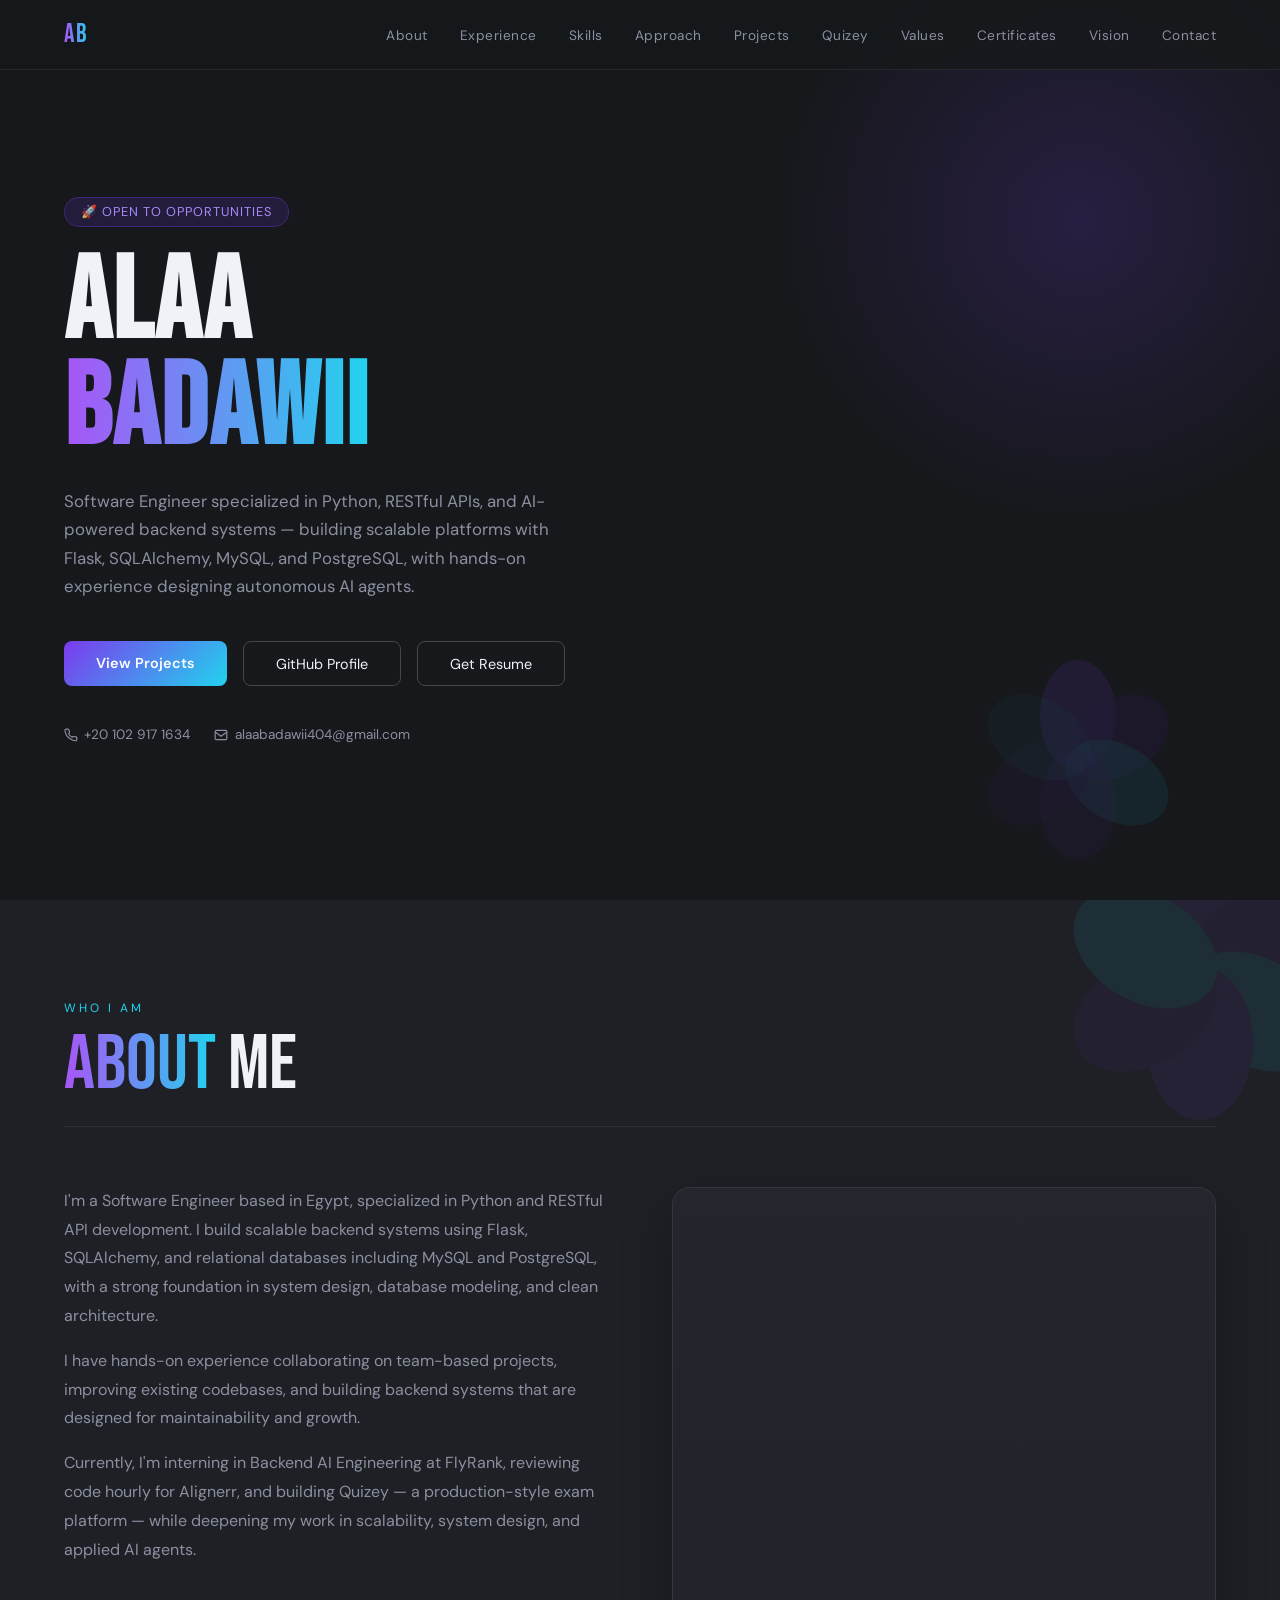
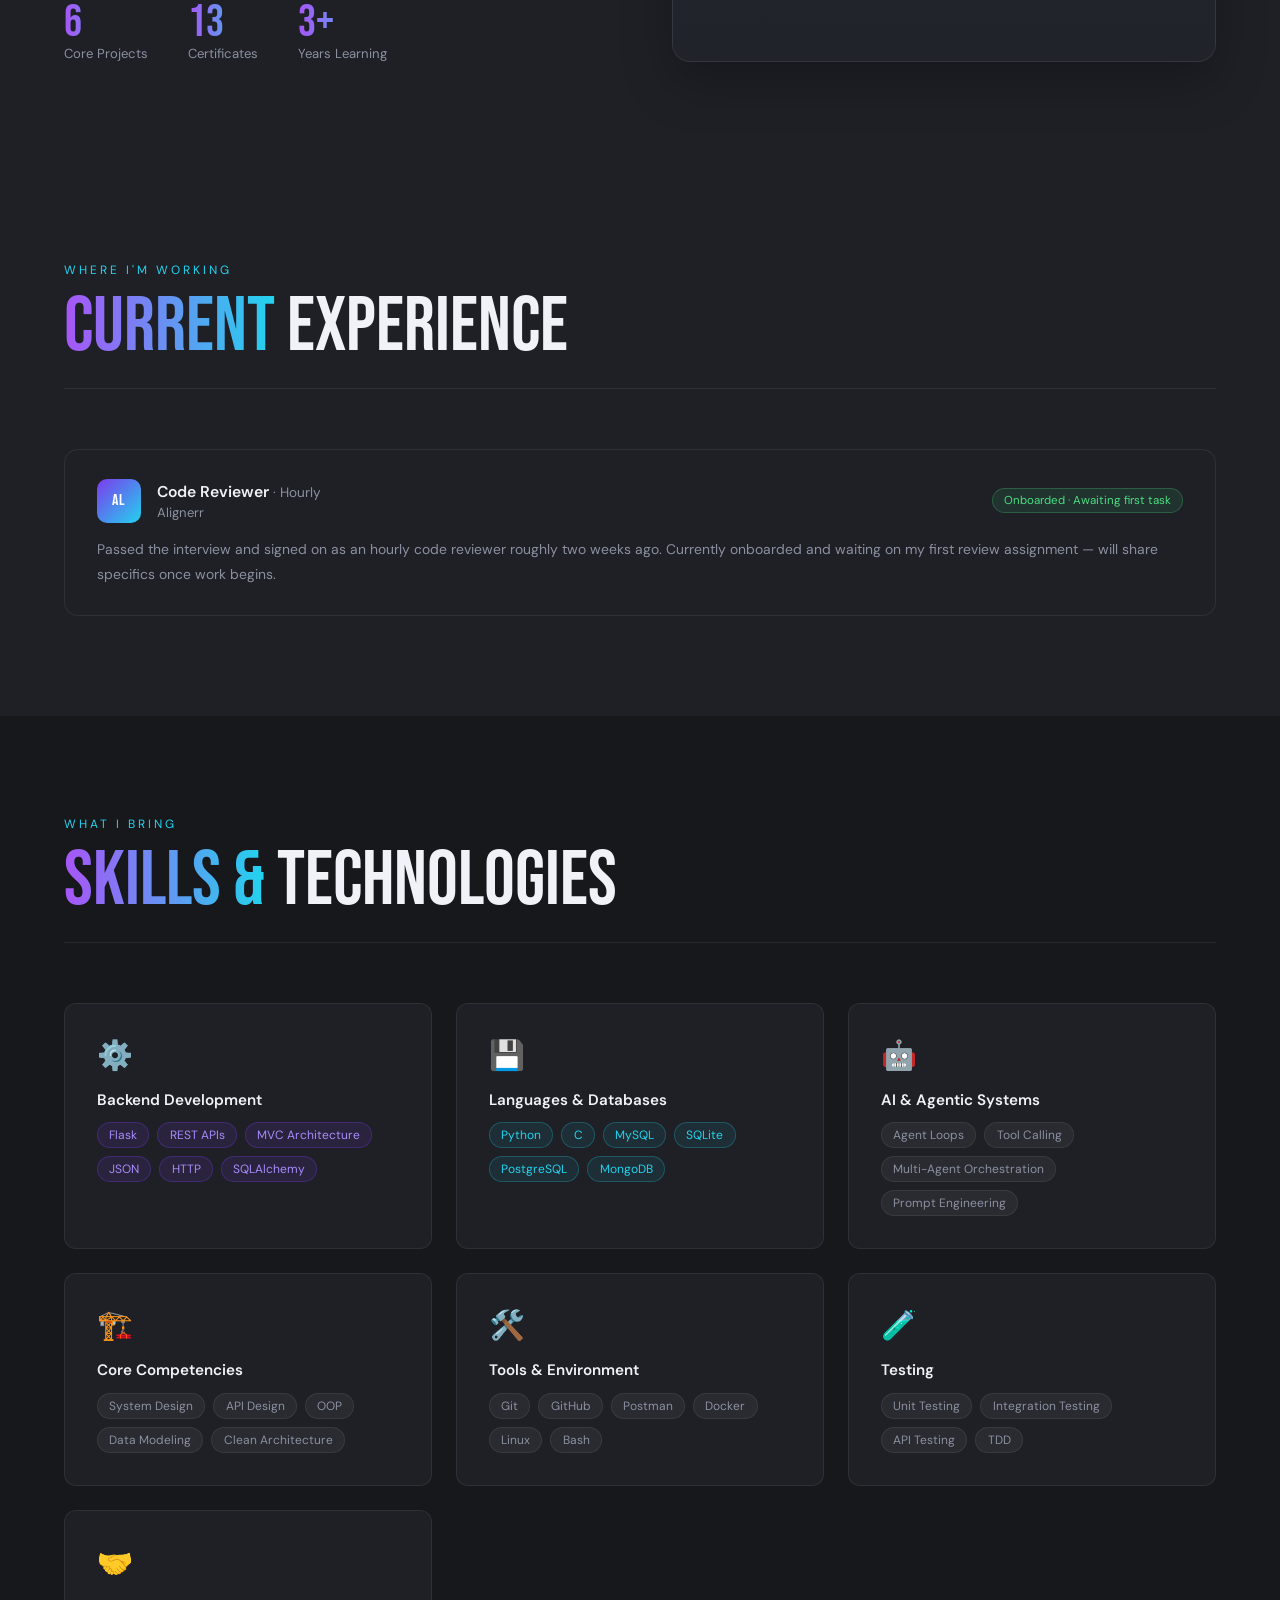
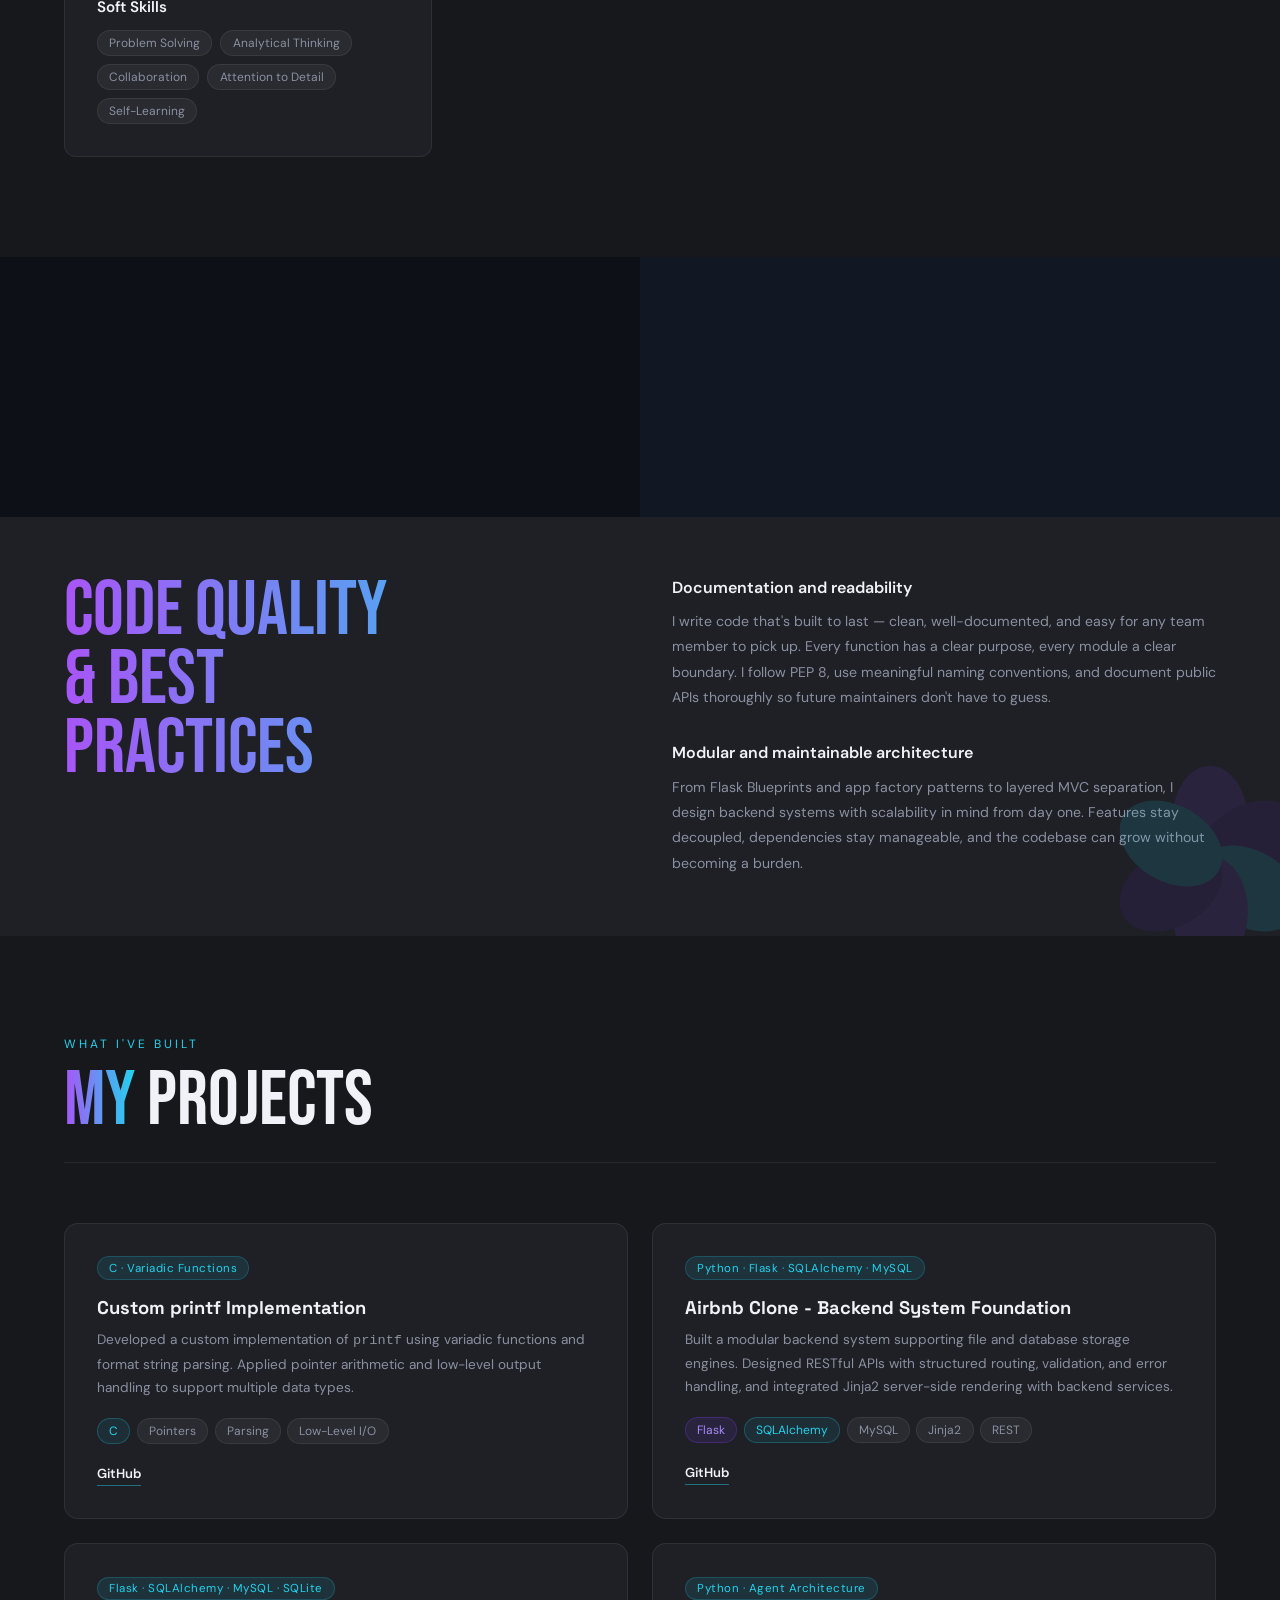
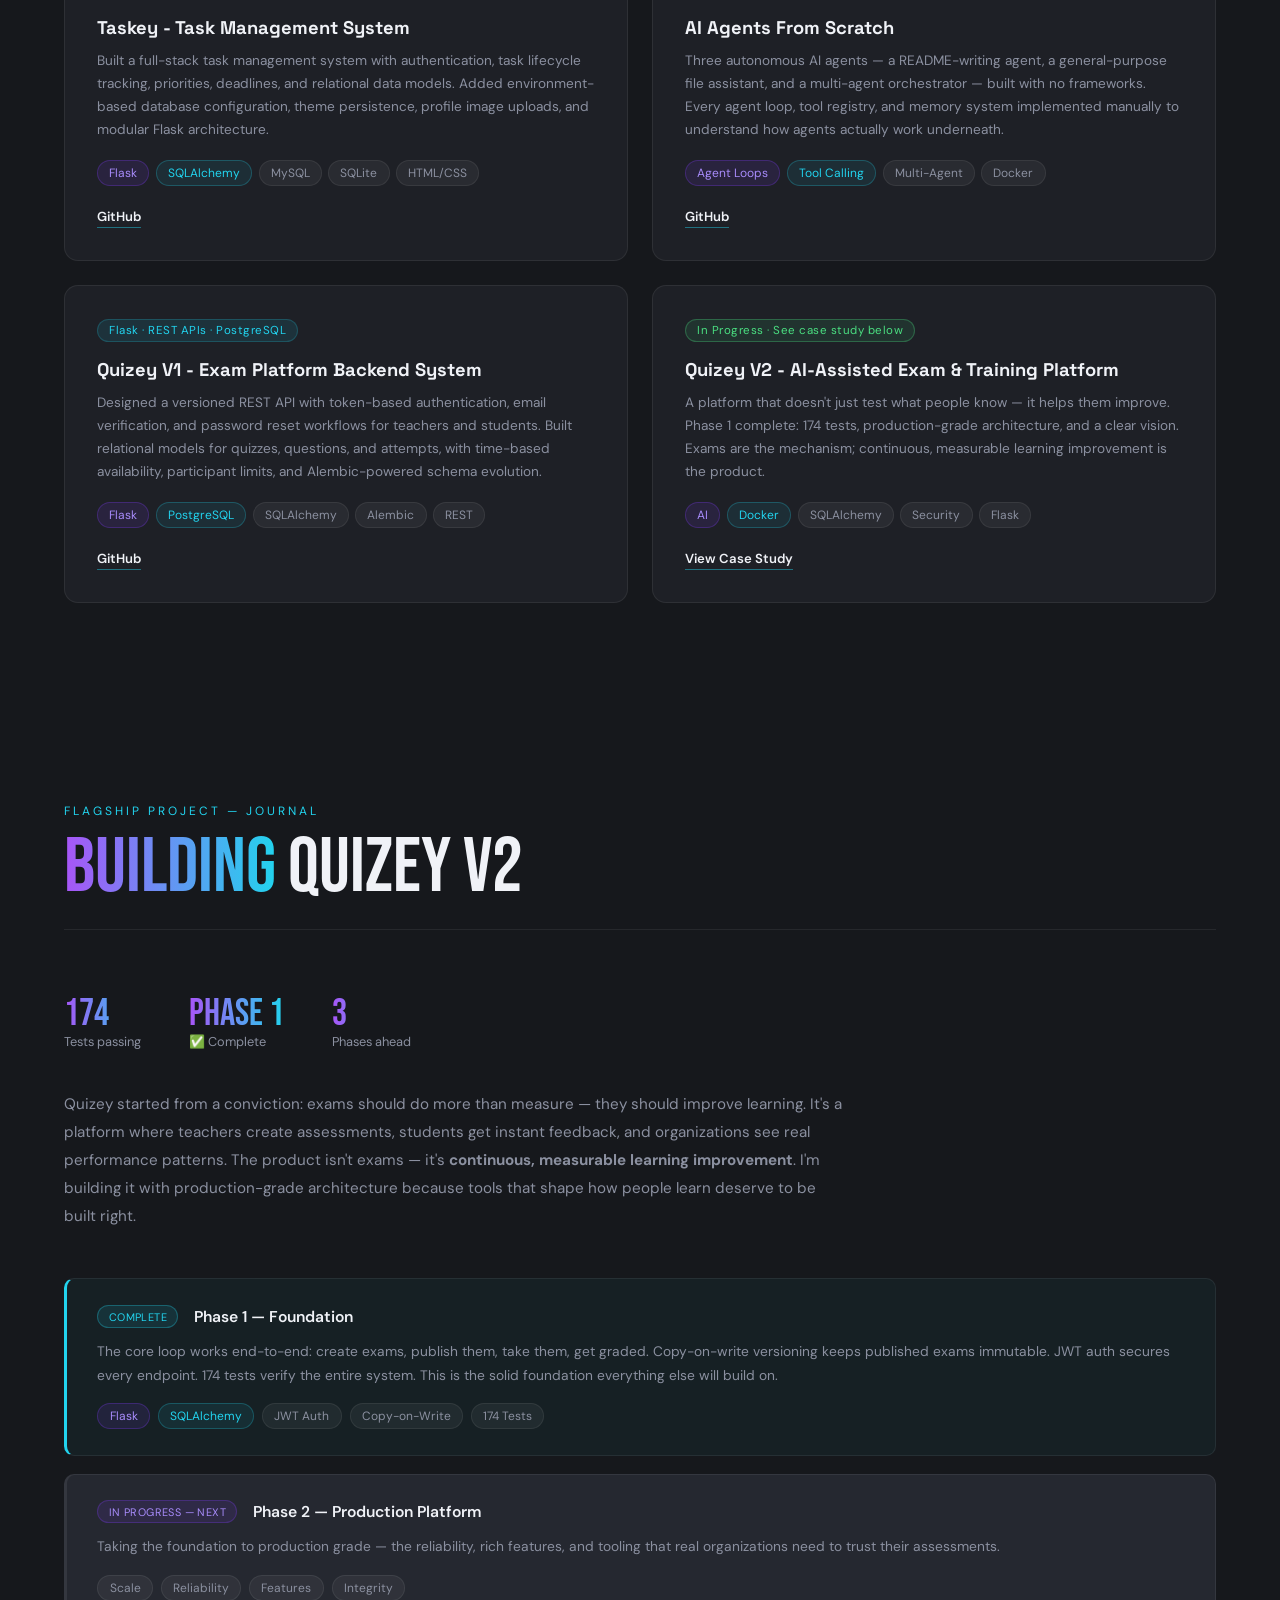
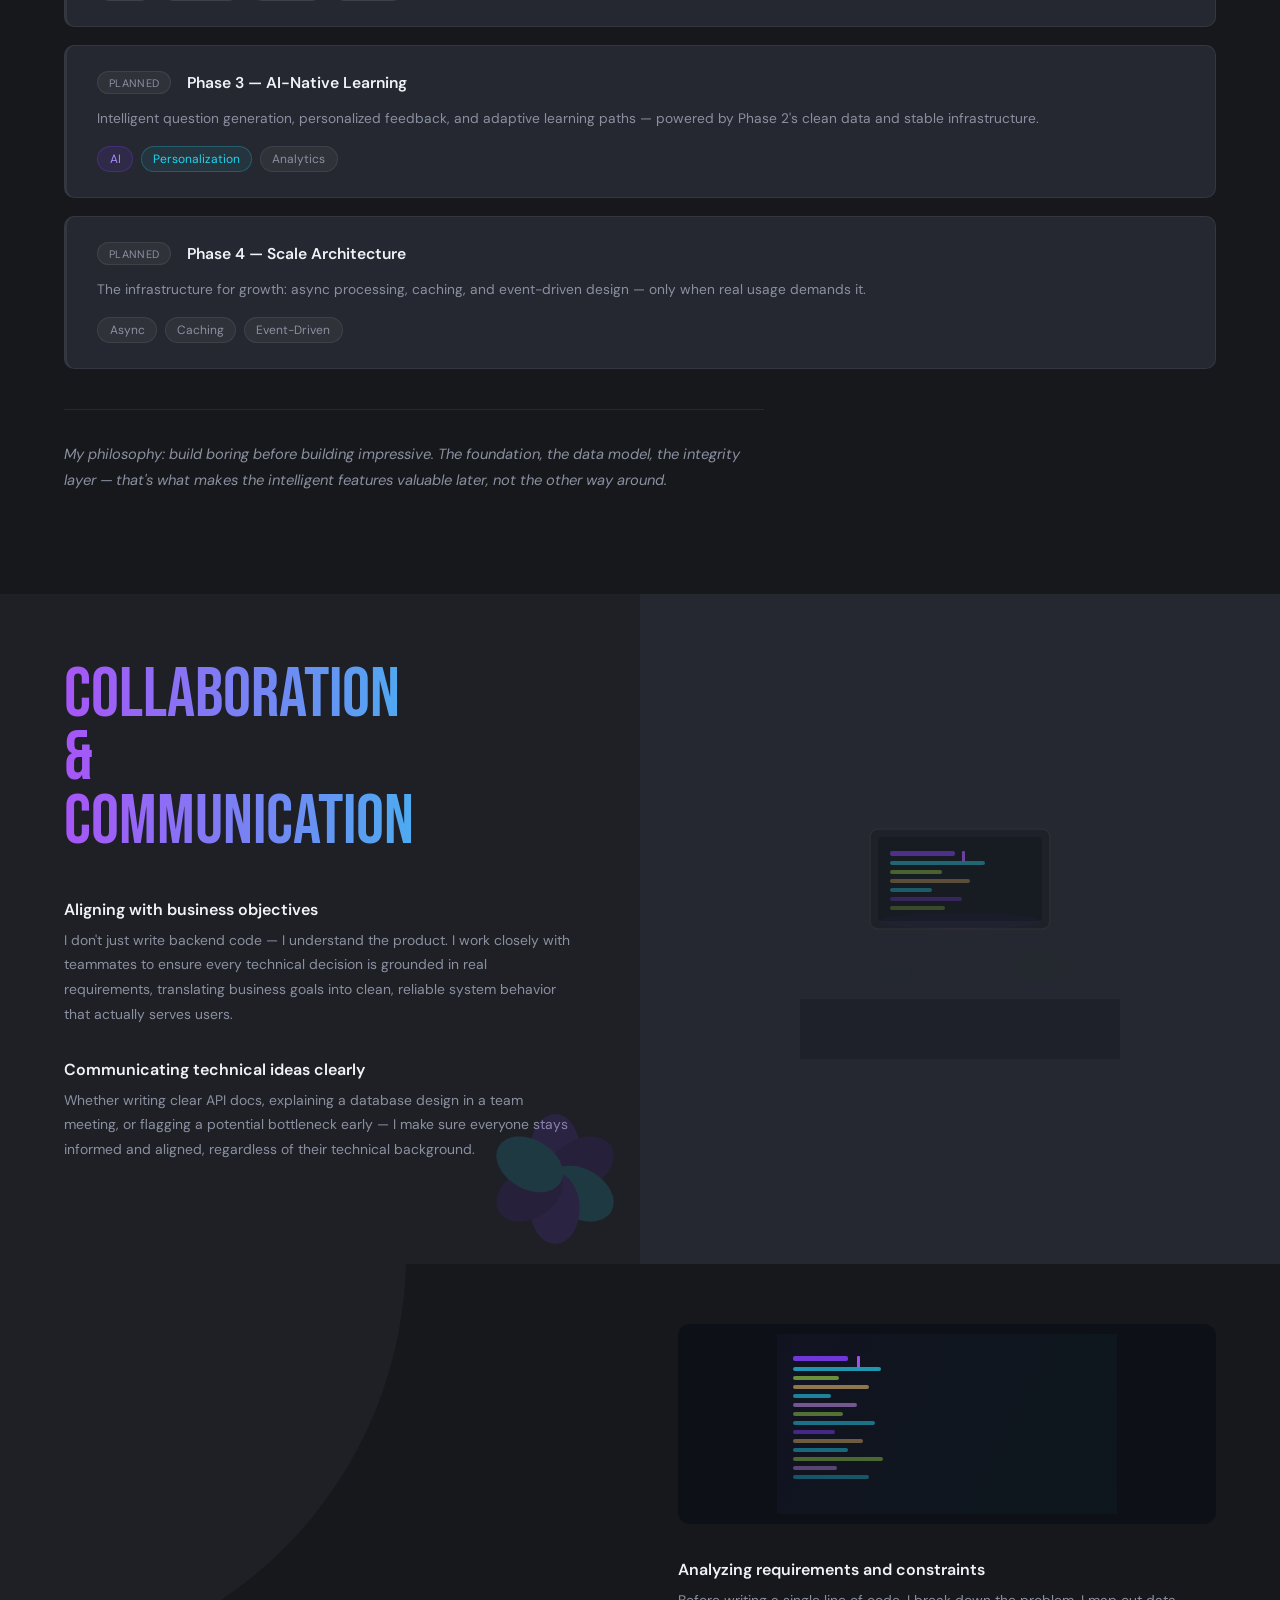
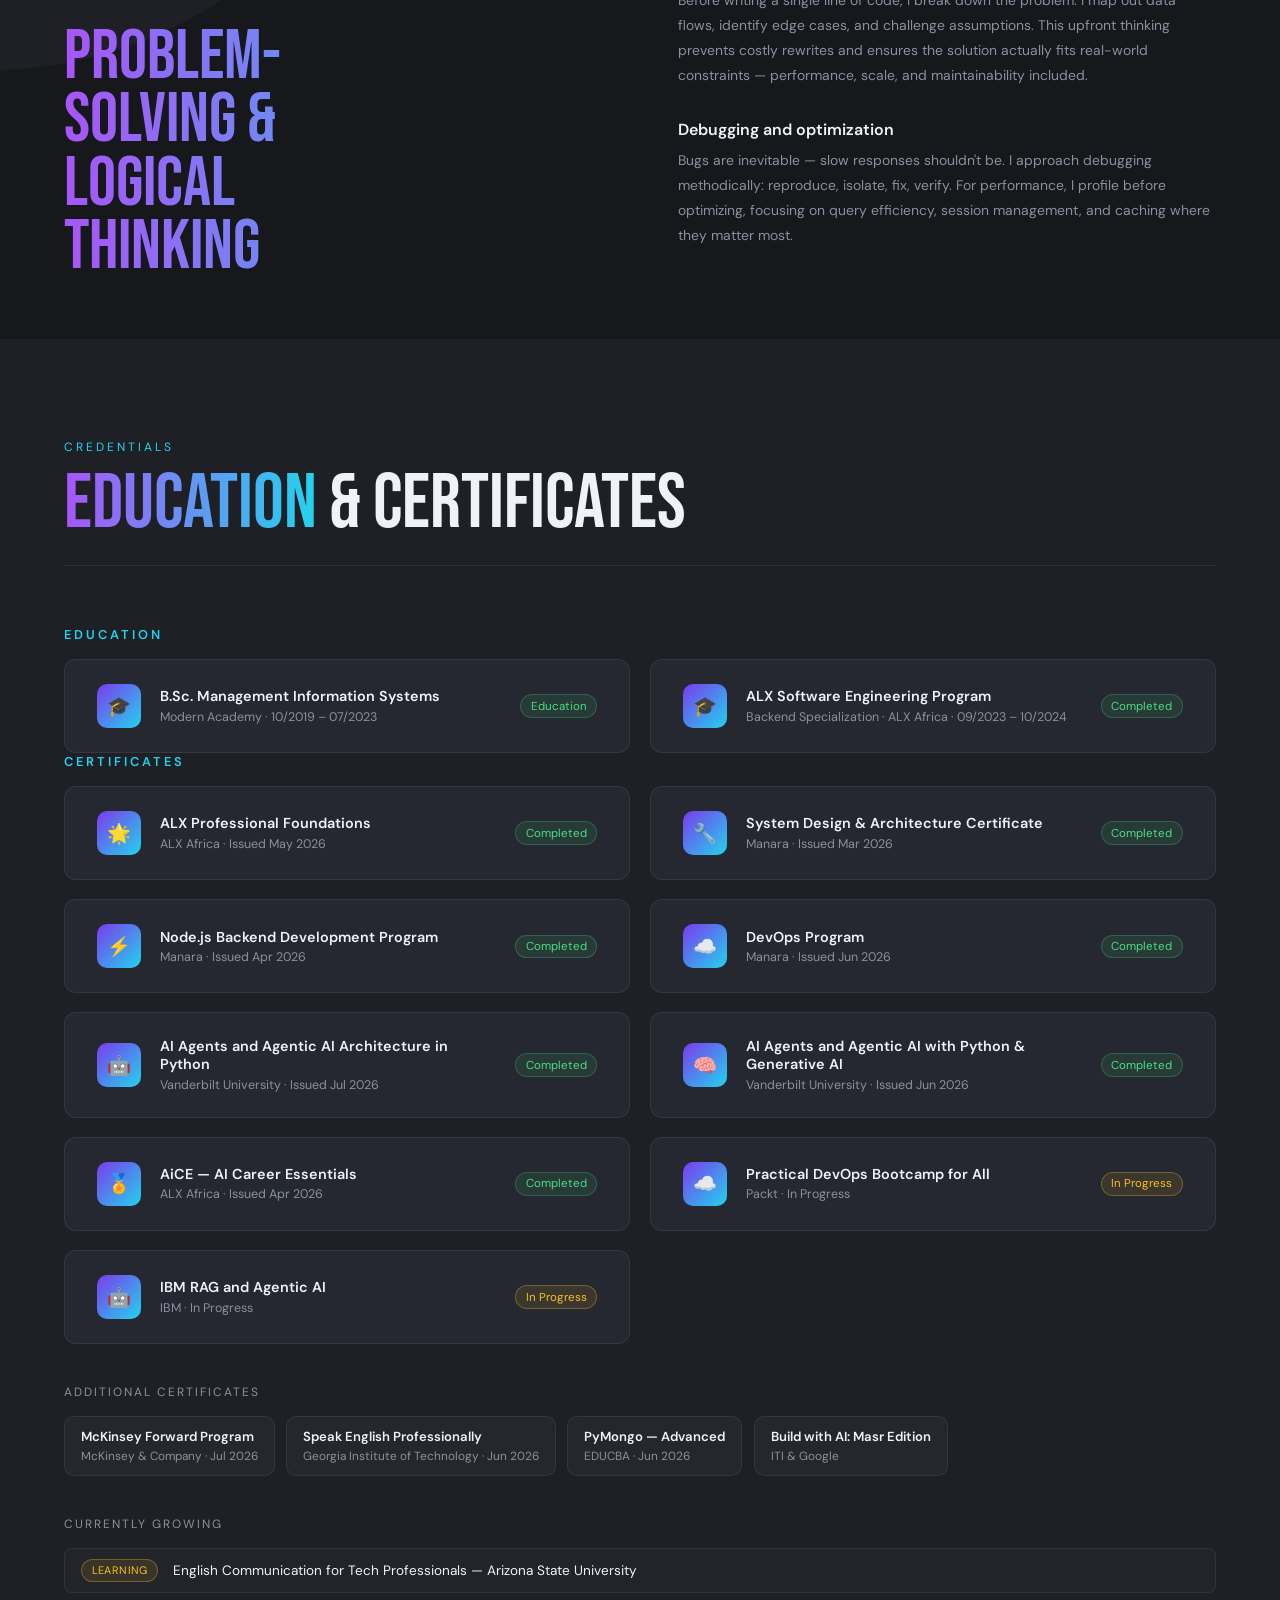
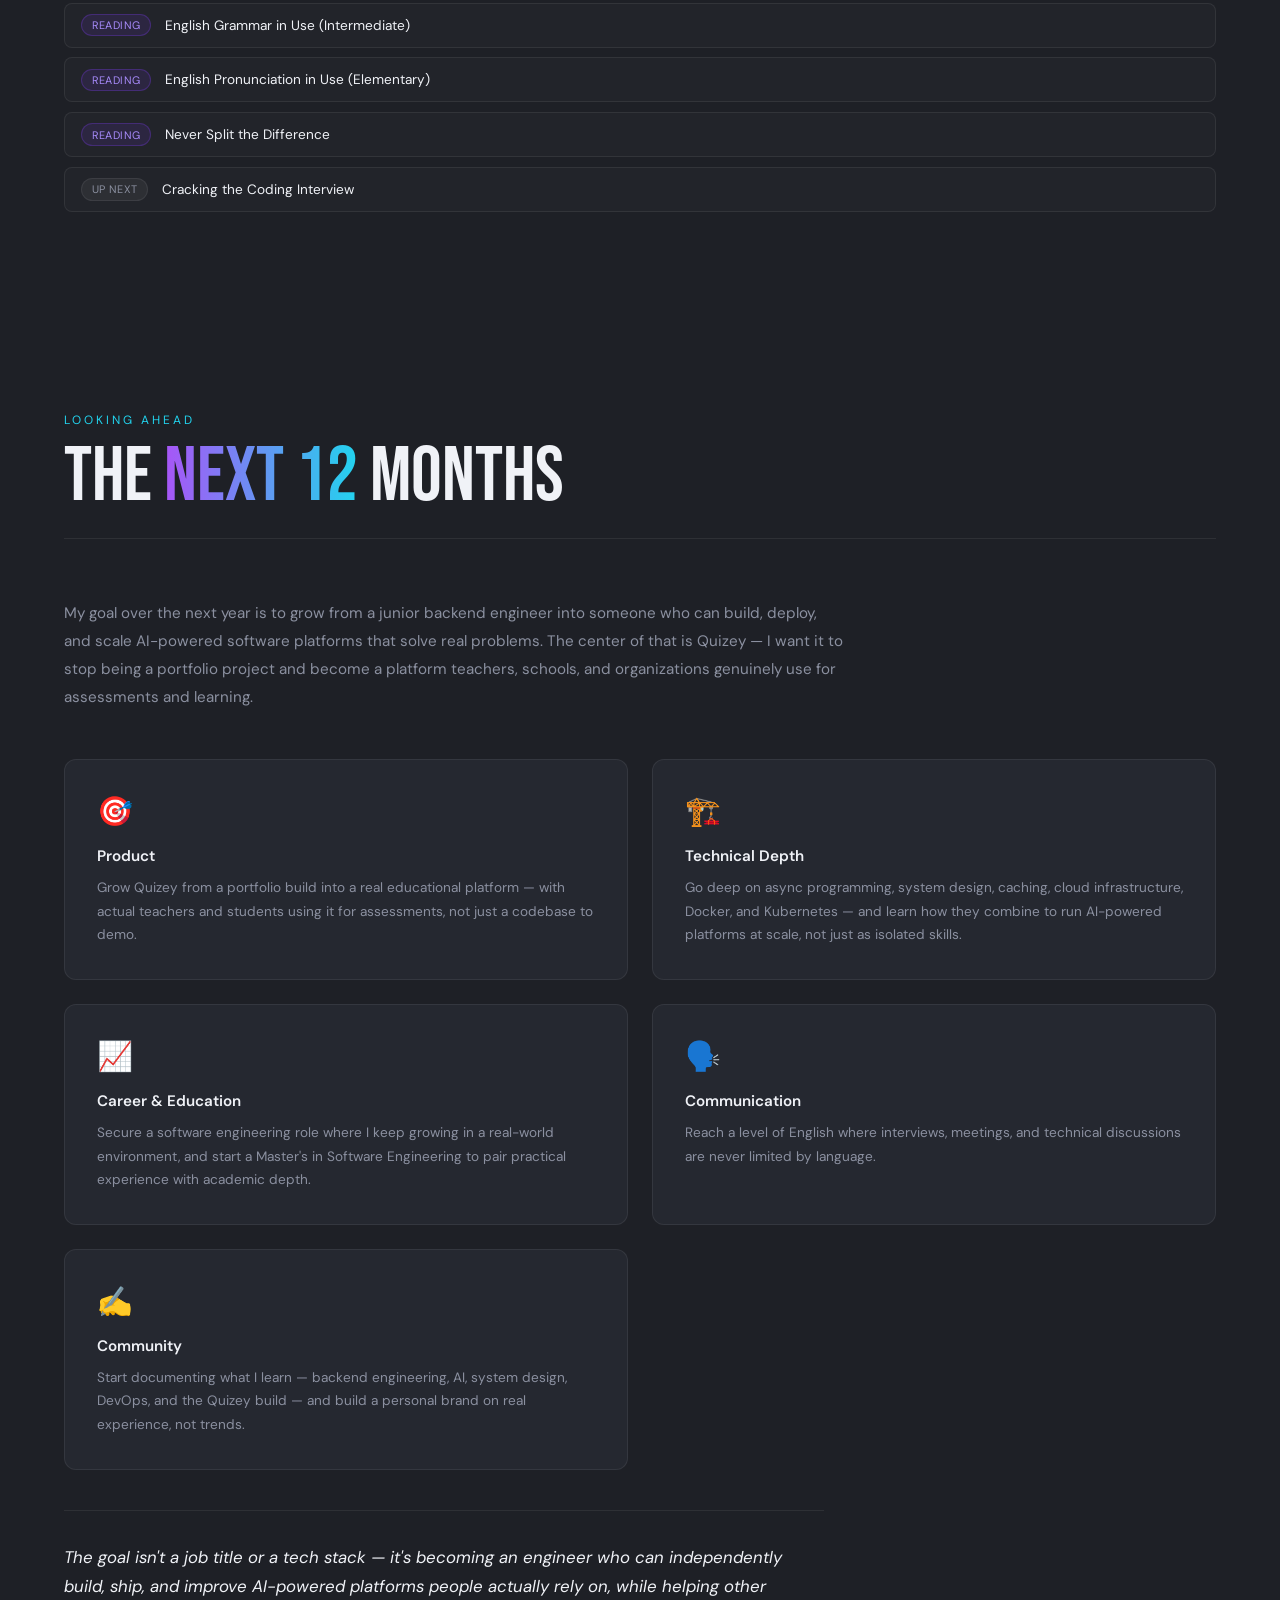
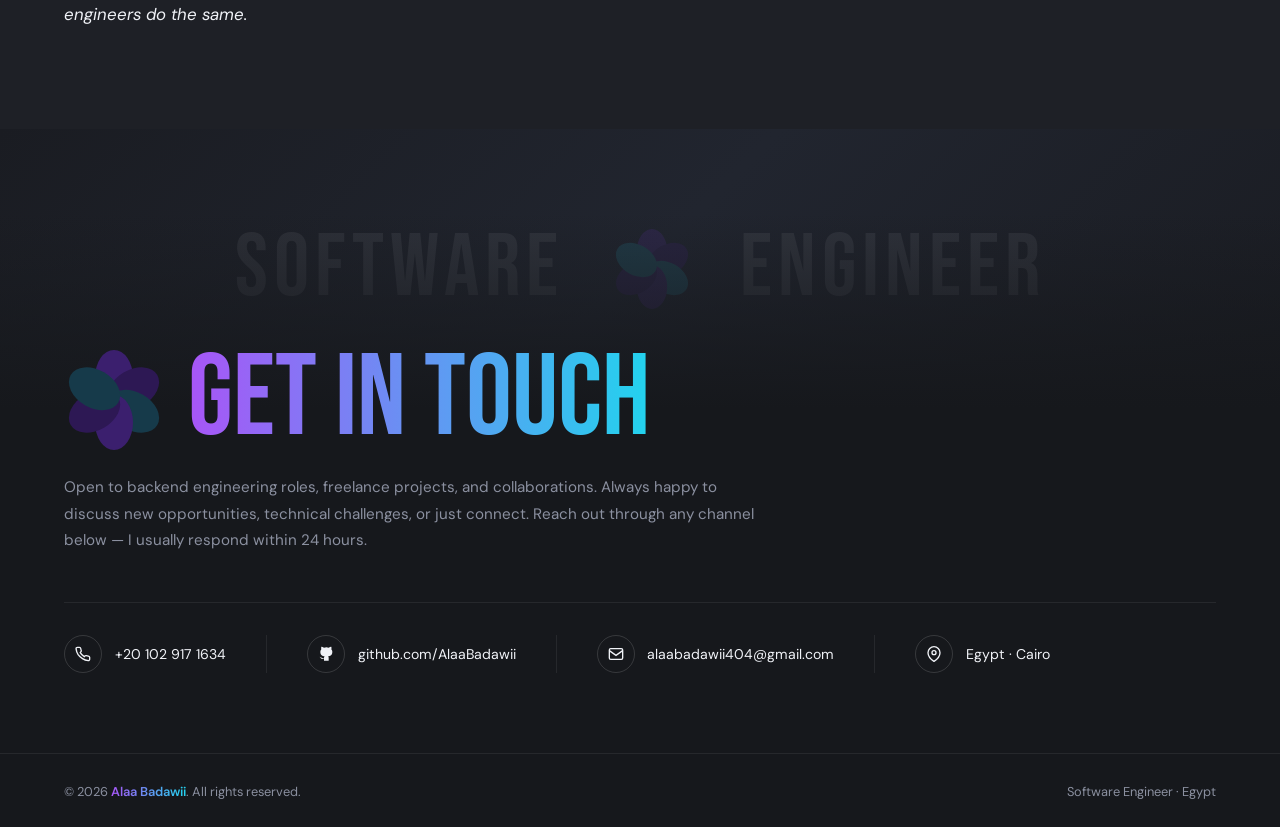
==== commit 995d3776: "UPD: crtfs status" ====
--- a/index.html
+++ b/index.html
@@ -554,7 +554,7 @@
         <div>
           <div class="cert-name">DevOps Program</div>
           <div class="cert-org">Manara · Issued Jun 2026</div>
-        </div><span class="cert-status progress">Completed</span>
+        </div><span class="cert-status">Completed</span>
       </div>
       <div class="cert-card">
         <div class="cert-icon">🤖</div>
@@ -582,14 +582,14 @@
         <div>
           <div class="cert-name">Practical DevOps Bootcamp for All</div>
           <div class="cert-org">Packt · In Progress</div>
-        </div><span class="cert-status">In Progress</span>
+        </div><span class="cert-status progress">In Progress</span>
       </div>
       <div class="cert-card">
         <div class="cert-icon">🤖</div>
         <div>
           <div class="cert-name">IBM RAG and Agentic AI</div>
           <div class="cert-org">IBM · In Progress</div>
-        </div><span class="cert-status">In Progress</span>
+        </div><span class="cert-status progress">In Progress</span>
       </div>
     </div>
 
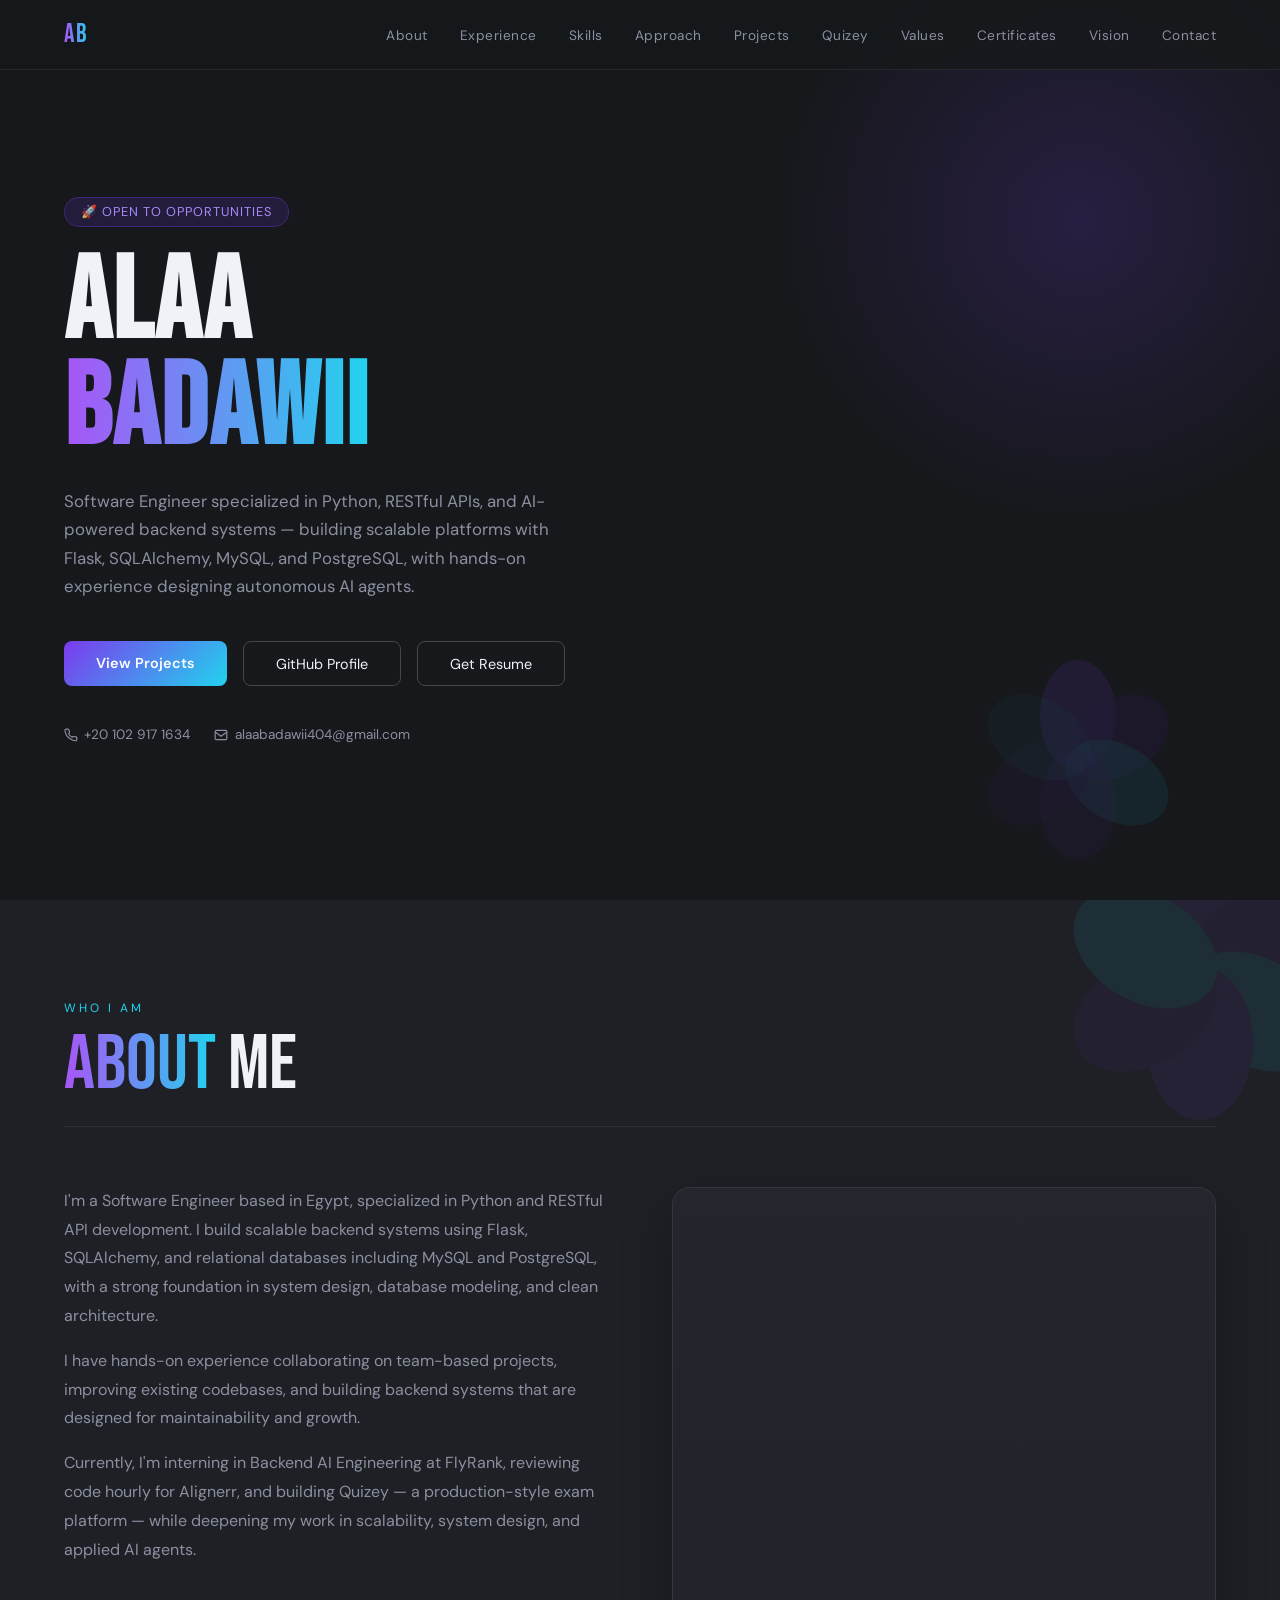
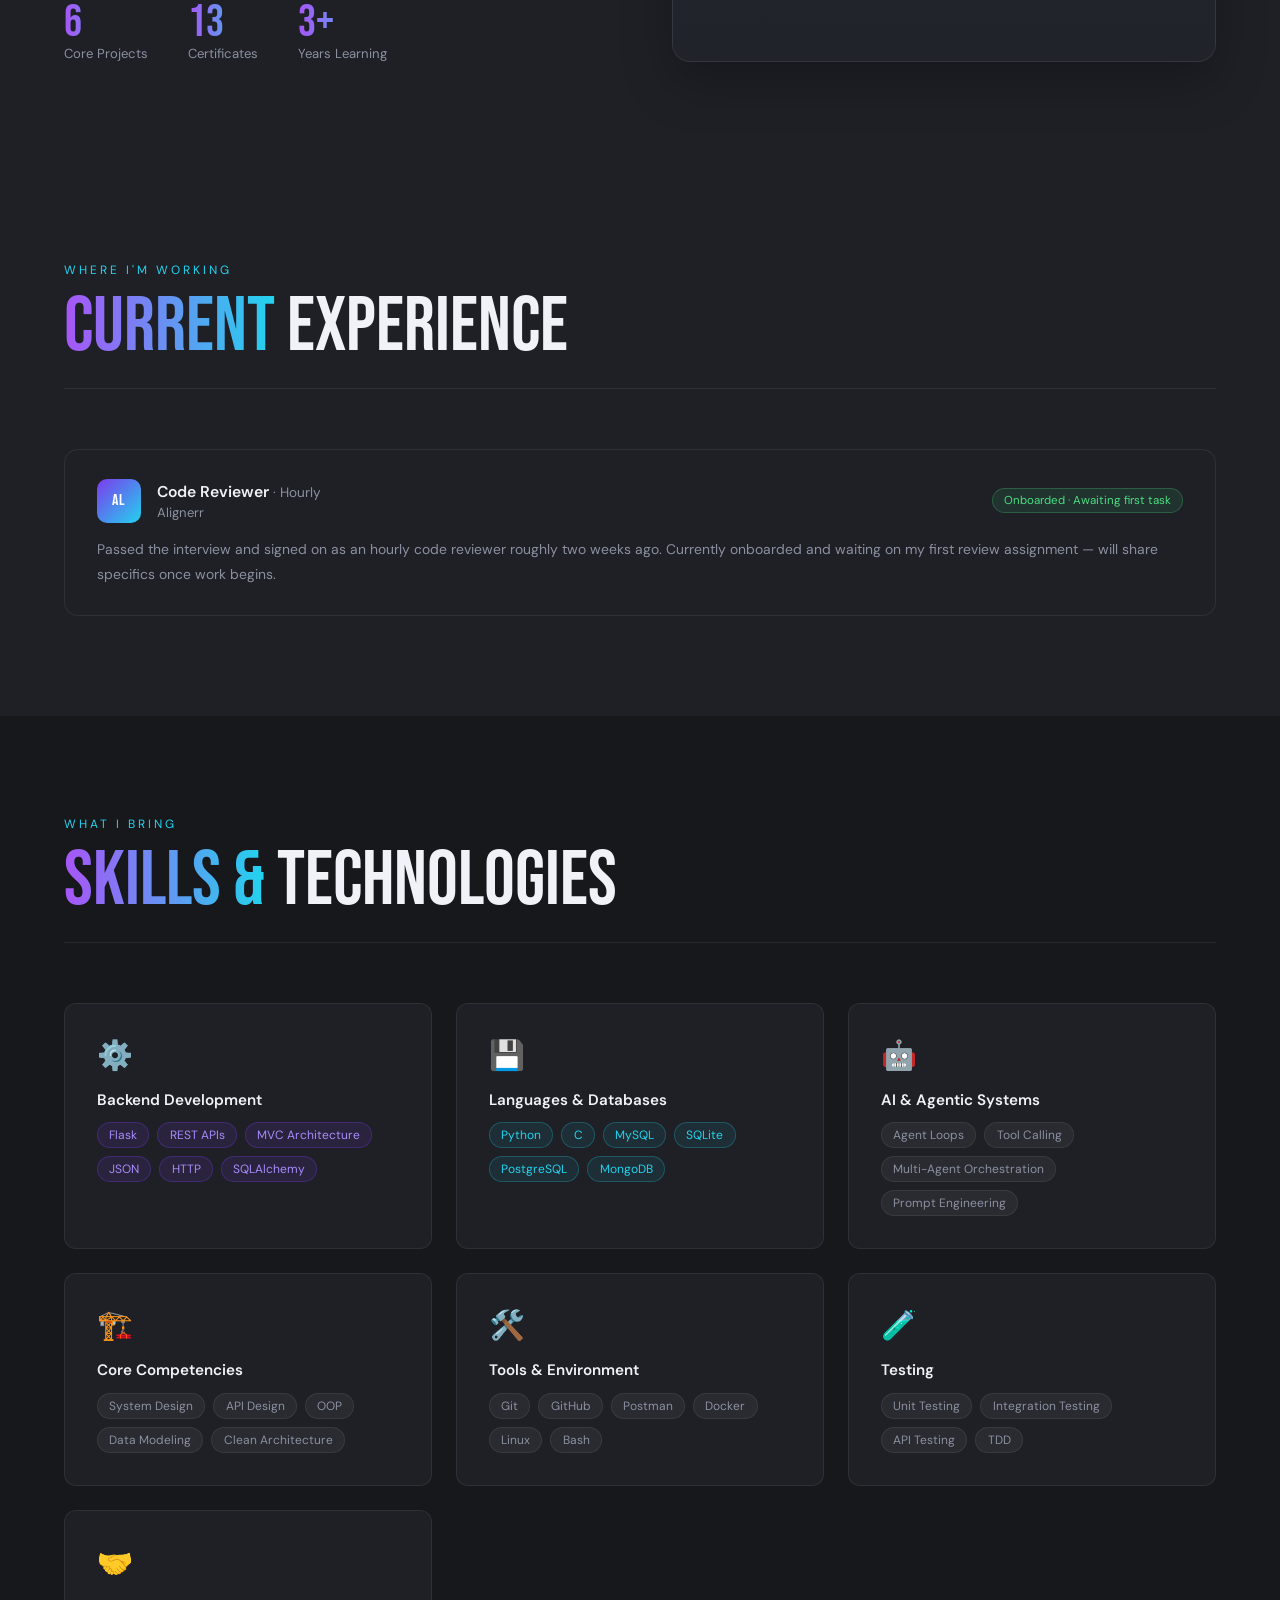
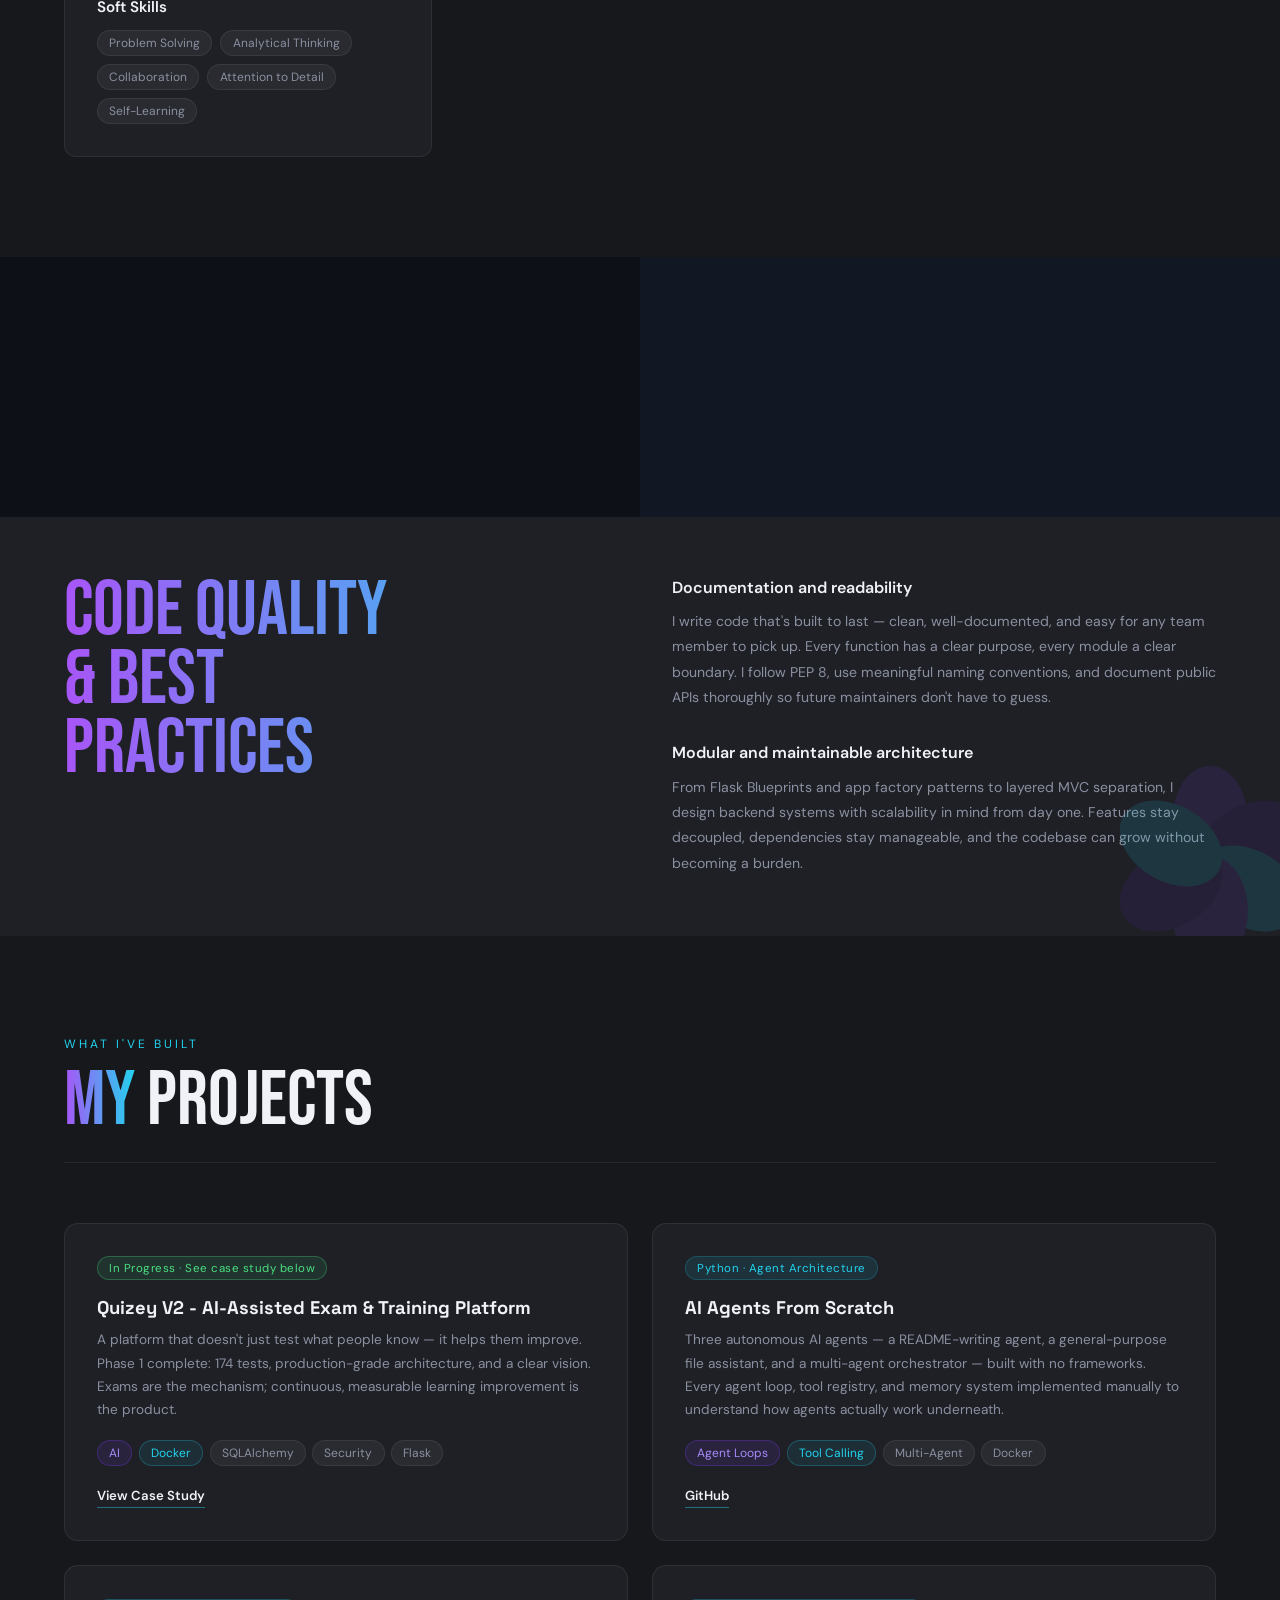
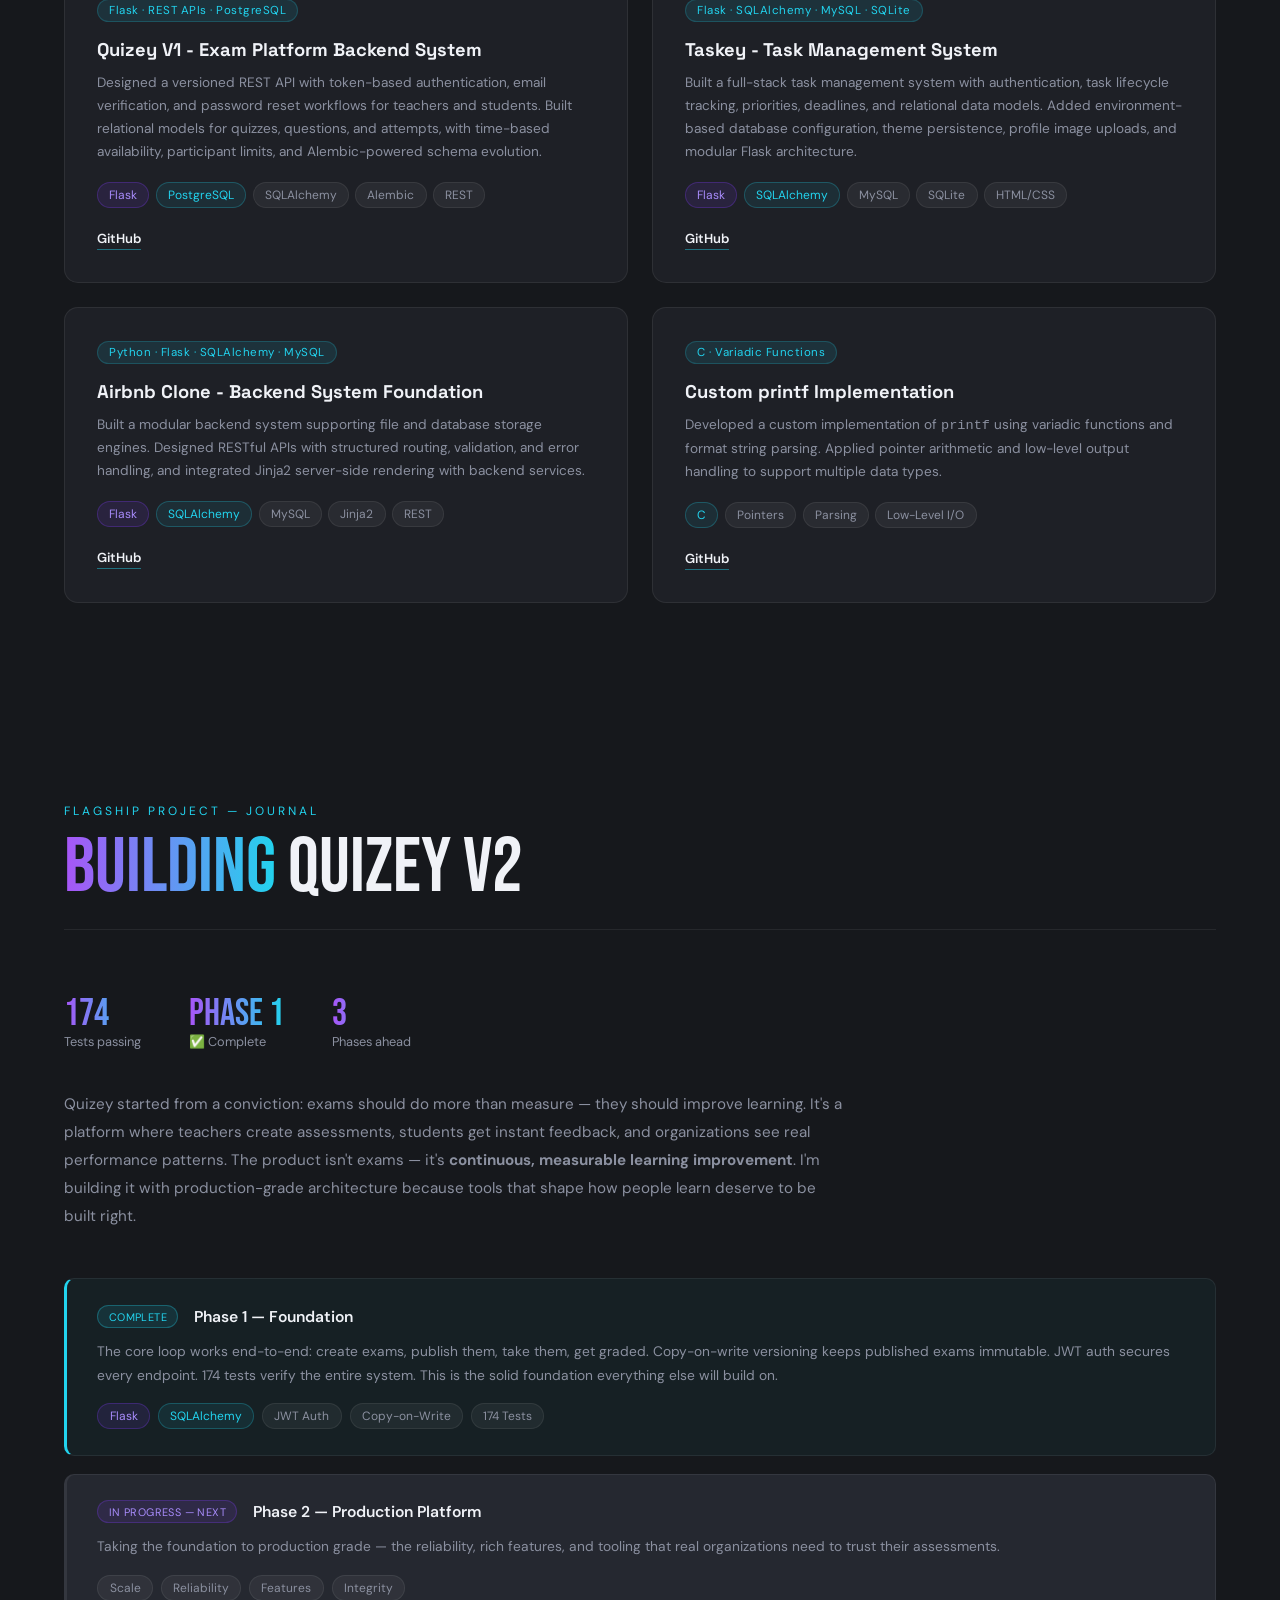
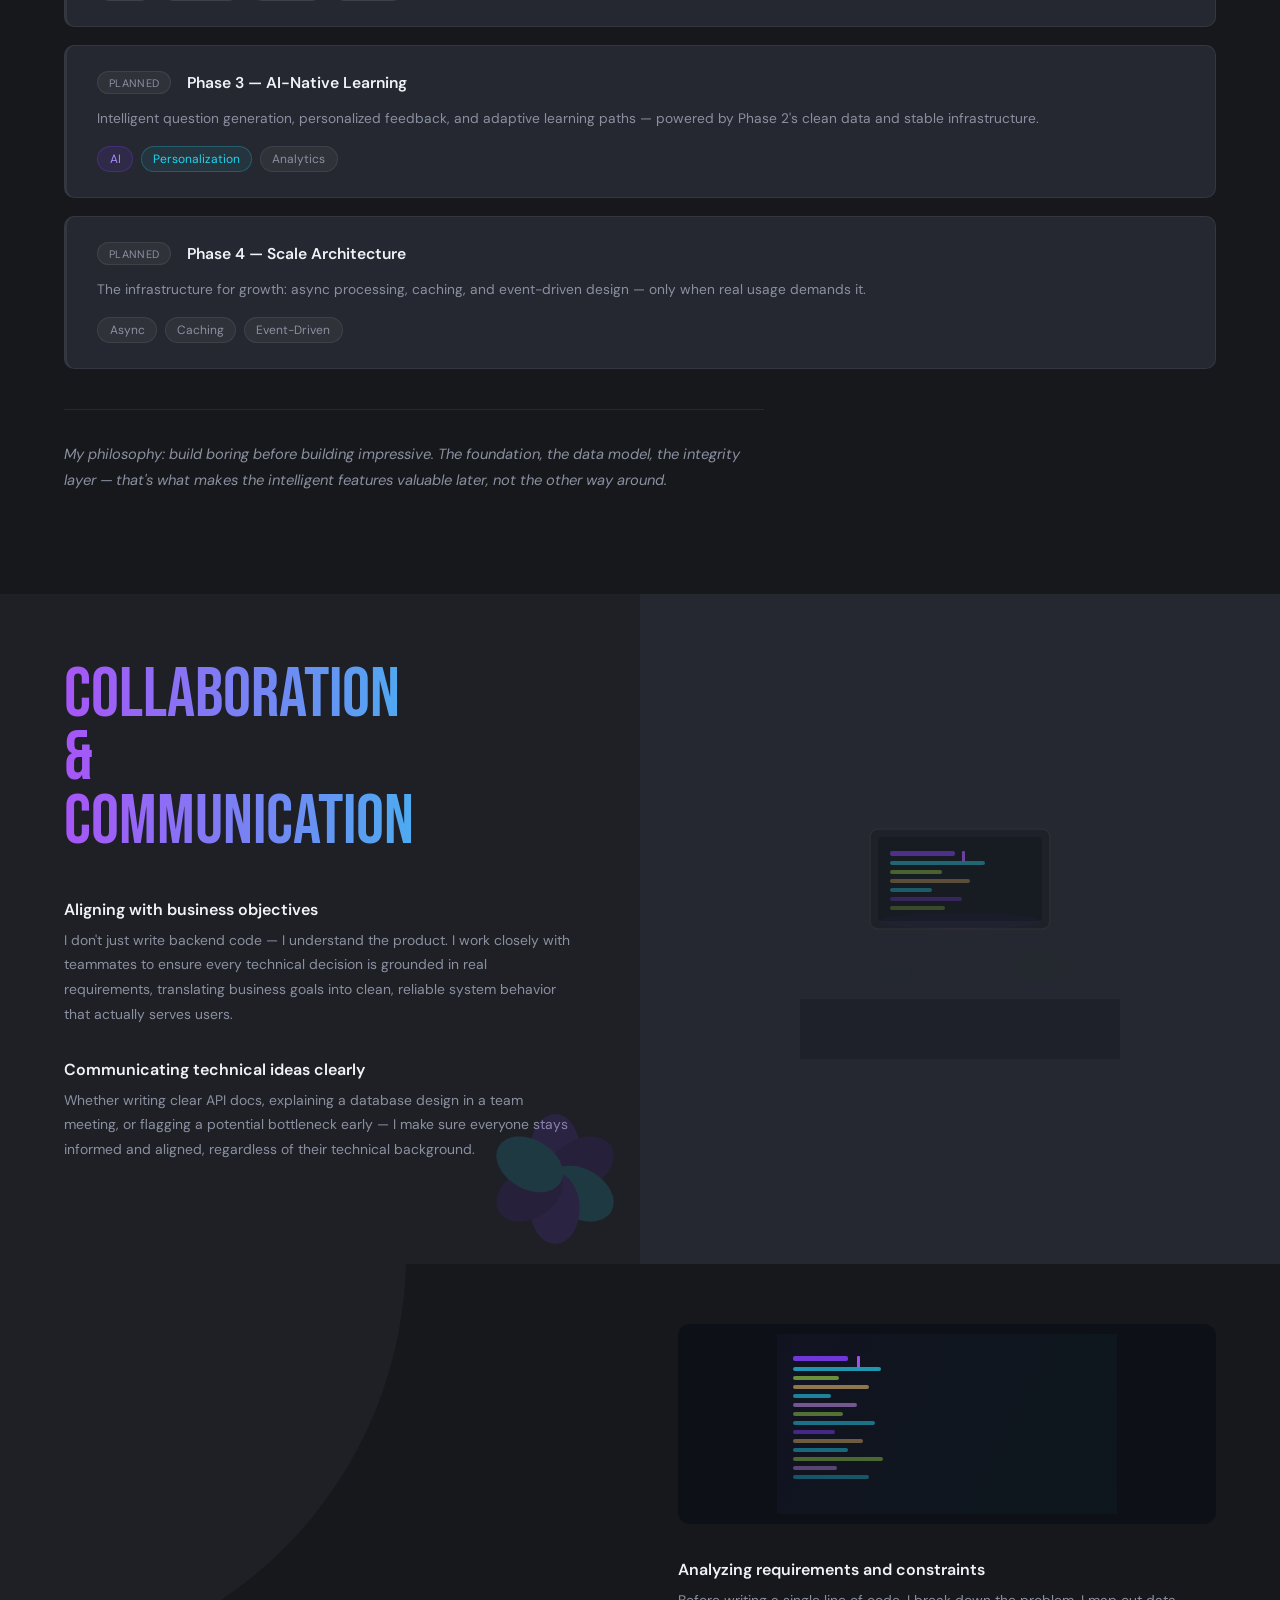
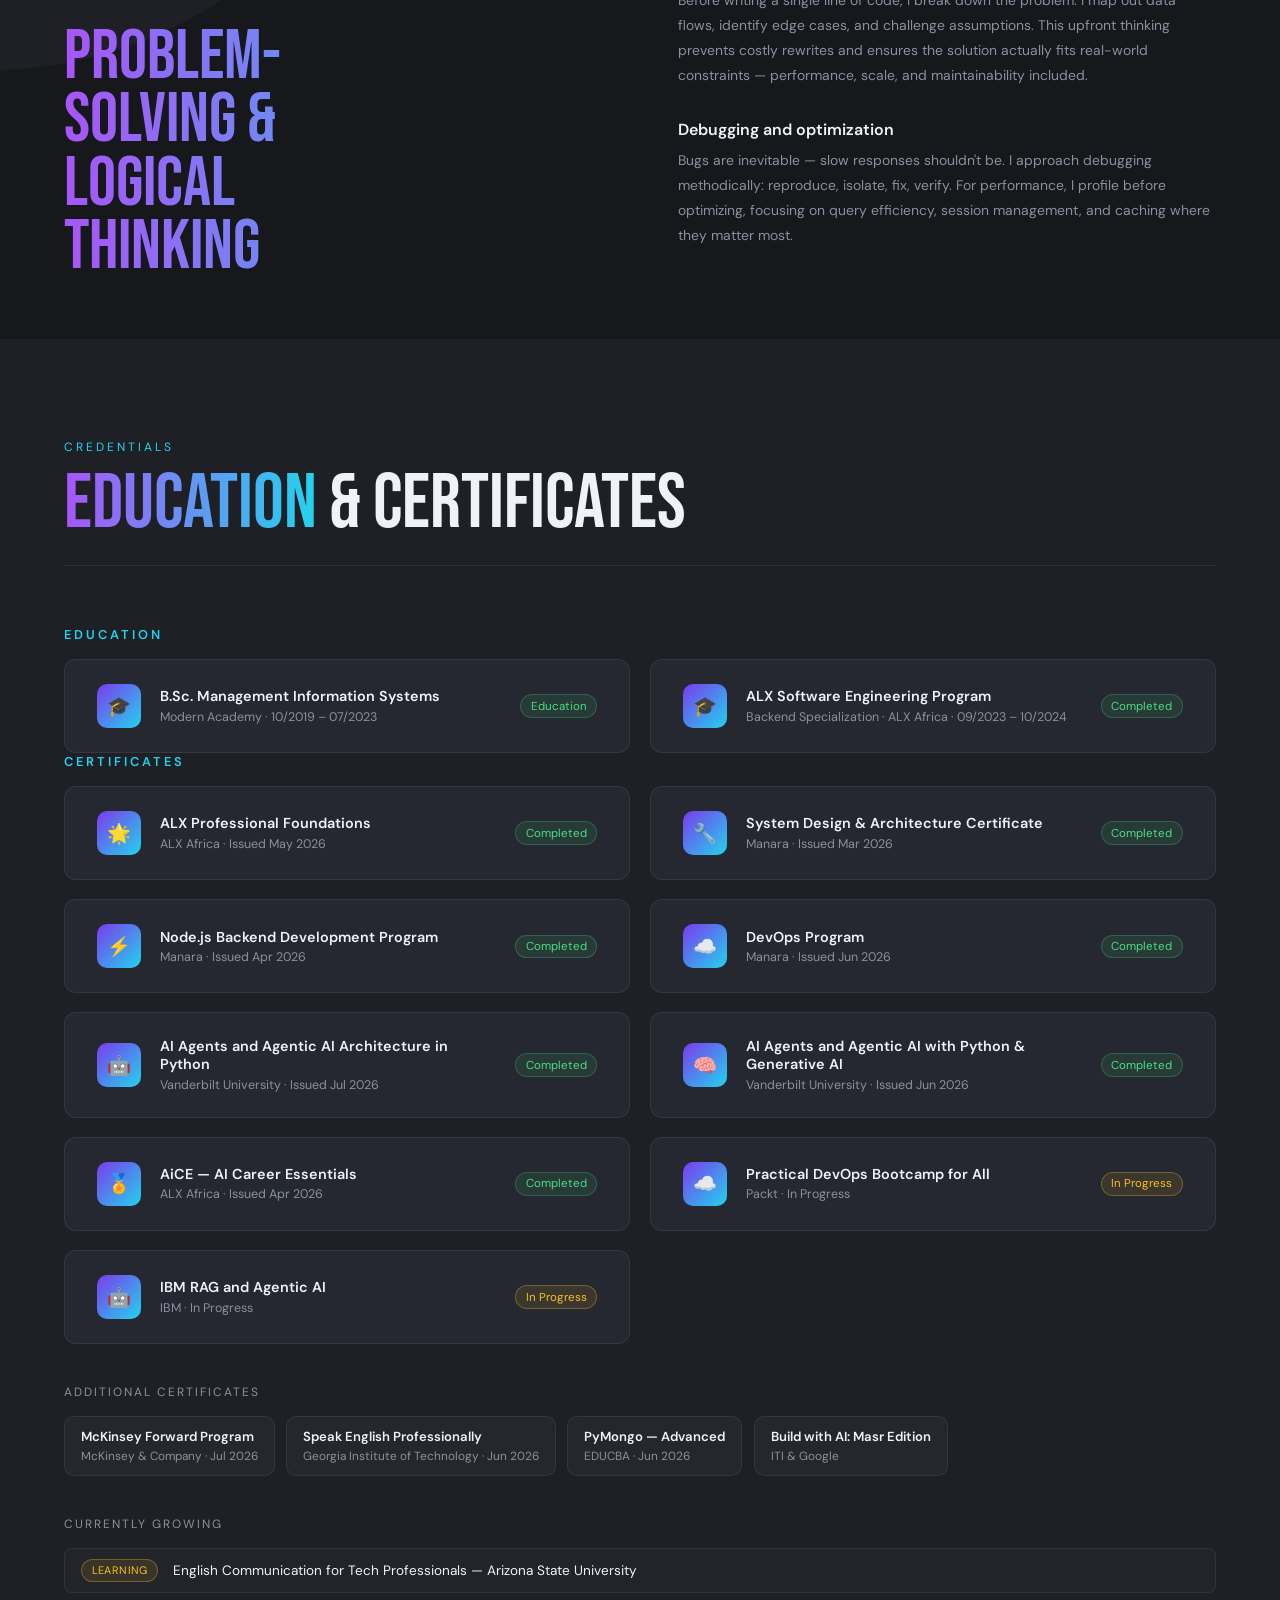
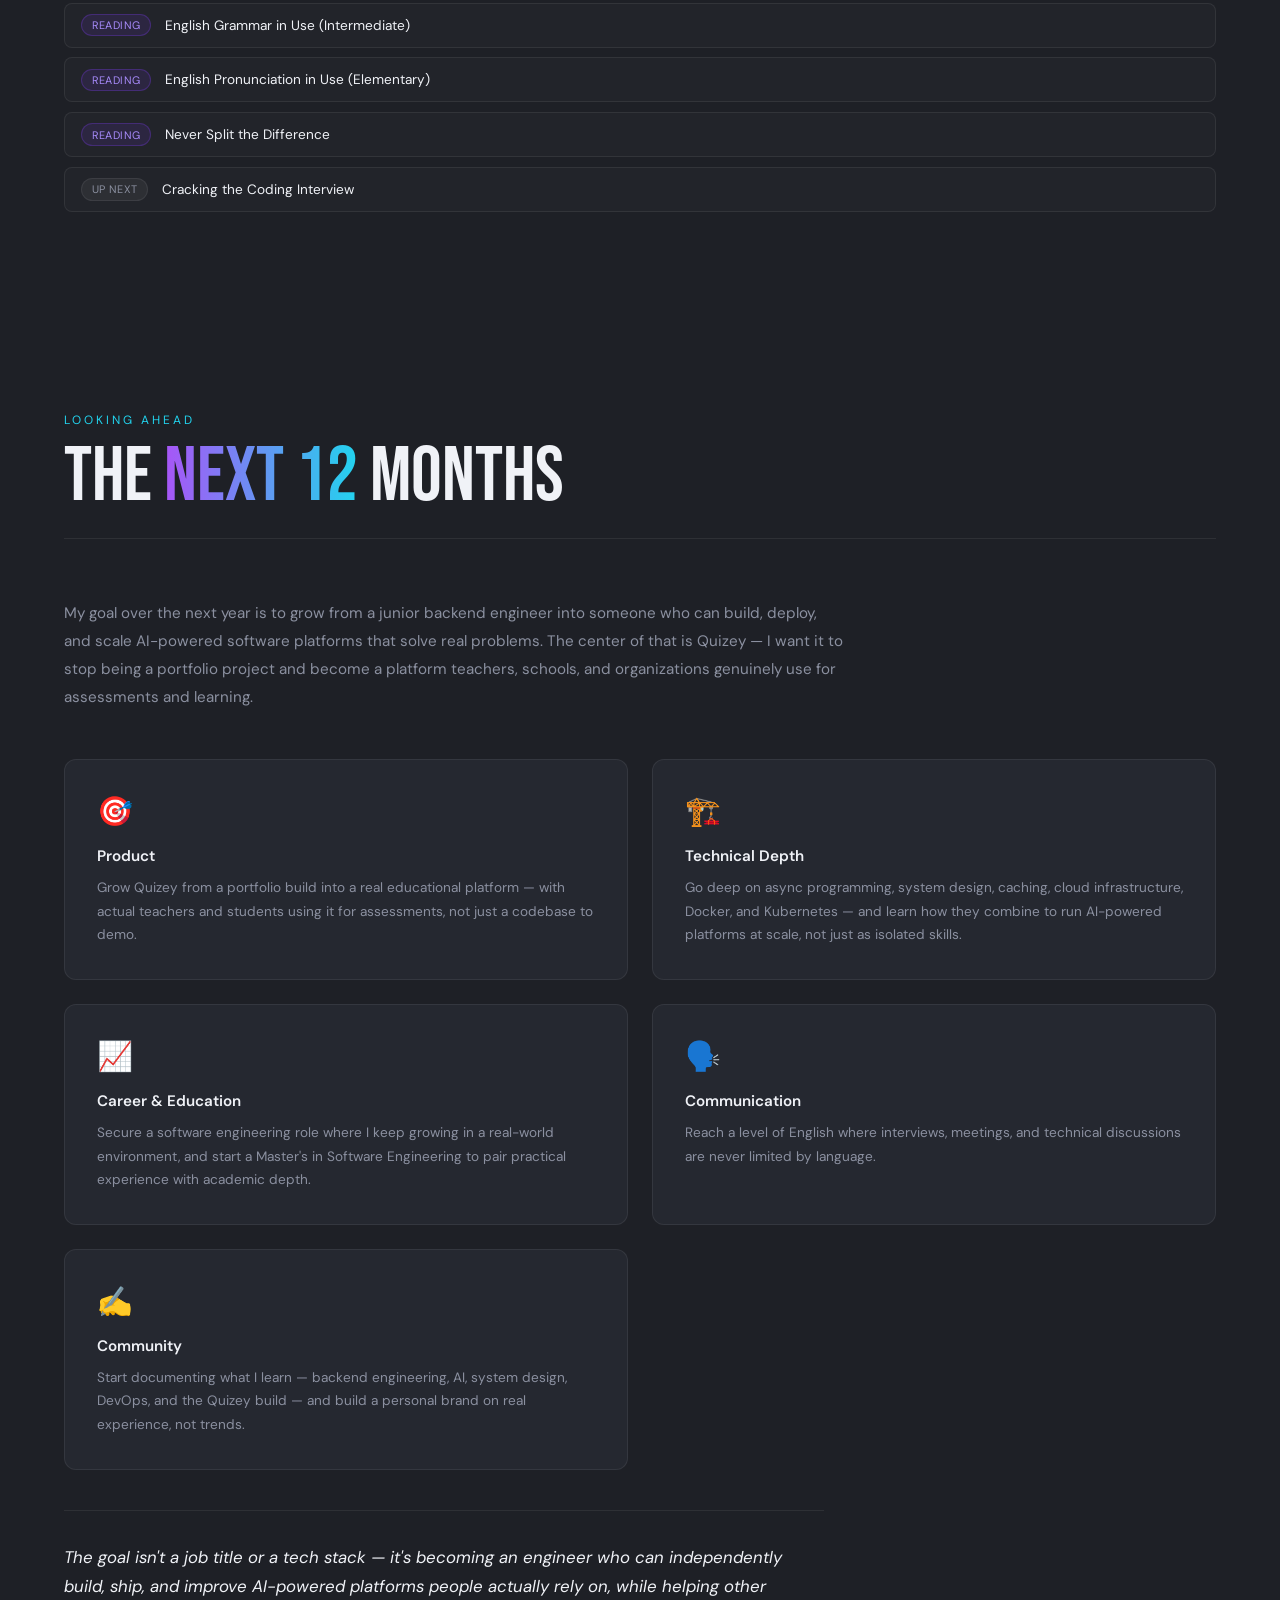
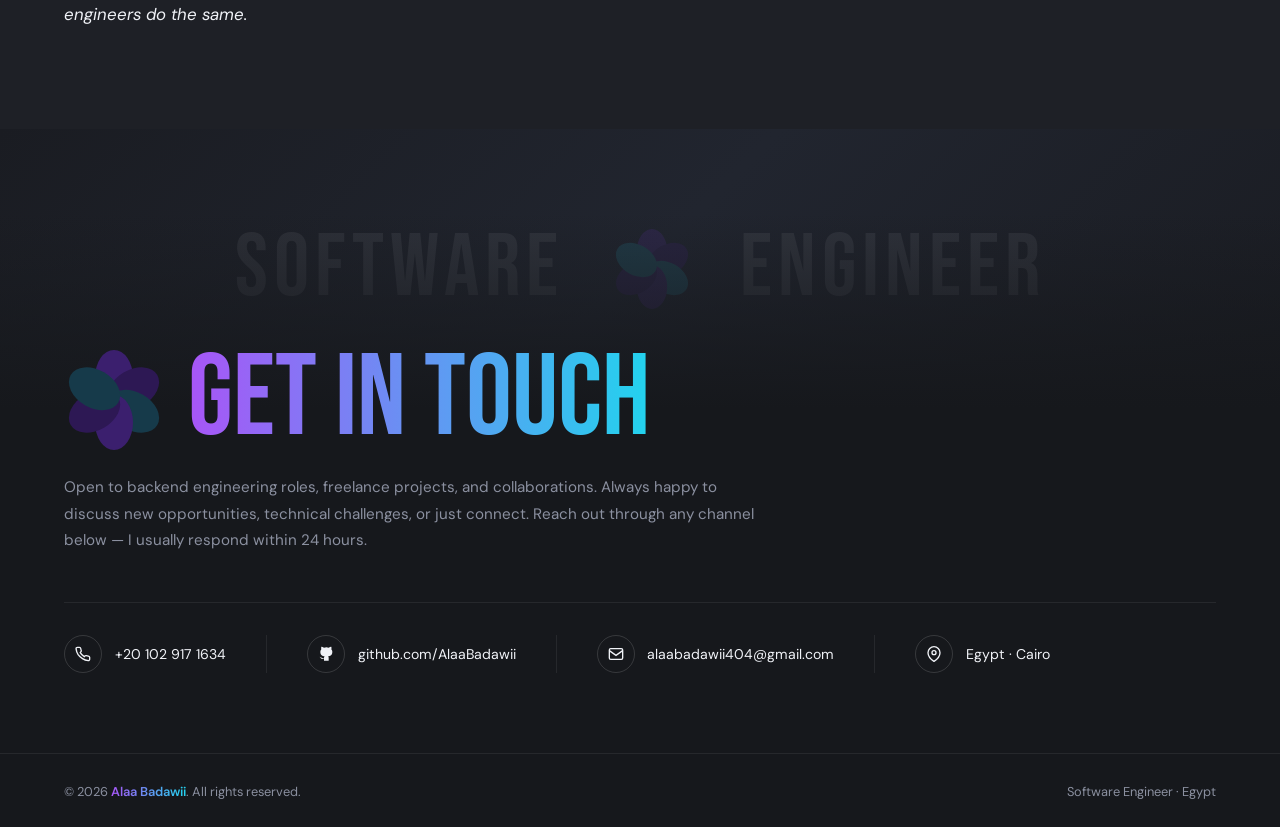
==== commit 647babcb: "UPD: reorder projects section" ====
--- a/index.html
+++ b/index.html
@@ -241,15 +241,51 @@
     <div class="section-divider"></div>
     <div class="projects-grid">
       <div class="project-card">
-        <span class="project-badge">C · Variadic Functions</span>
-        <div class="project-title">Custom printf Implementation</div>
-        <p class="project-desc">Developed a custom implementation of <code>printf</code> using variadic functions and
-          format string parsing. Applied pointer arithmetic and low-level output handling to support multiple data
-          types.</p>
-        <div class="project-stack"><span class="tag cyan">C</span><span class="tag">Pointers</span><span
-            class="tag">Parsing</span><span class="tag">Low-Level I/O</span></div>
+        <span class="project-badge active">In Progress · See case study below</span>
+        <div class="project-title">Quizey V2 - AI-Assisted Exam &amp; Training Platform</div>
+        <p class="project-desc">A platform that doesn't just test what people know — it helps them improve. Phase 1
+          complete: 174 tests, production-grade architecture, and a clear vision. Exams are the mechanism; continuous,
+          measurable learning improvement is the product.</p>
+        <div class="project-stack"><span class="tag purple">AI</span><span class="tag cyan">Docker</span><span
+            class="tag">SQLAlchemy</span><span class="tag">Security</span><span class="tag">Flask</span></div>
         <div class="project-actions">
-          <a href="https://github.com/AlaaBadawii/printf" target="_blank" class="project-link">GitHub</a>
+          <a href="#quizey" class="project-link">View Case Study</a>
+        </div>
+      </div>
+      <div class="project-card">
+        <span class="project-badge">Python · Agent Architecture</span>
+        <div class="project-title">AI Agents From Scratch</div>
+        <p class="project-desc">Three autonomous AI agents — a README-writing agent, a general-purpose file assistant,
+          and a multi-agent orchestrator — built with no frameworks. Every agent loop, tool registry, and memory system
+          implemented manually to understand how agents actually work underneath.</p>
+        <div class="project-stack"><span class="tag purple">Agent Loops</span><span class="tag cyan">Tool
+            Calling</span><span class="tag">Multi-Agent</span><span class="tag">Docker</span></div>
+        <div class="project-actions">
+          <a href="https://github.com/AlaaBadawii/AI-Agents" target="_blank" class="project-link">GitHub</a>
+        </div>
+      </div>
+      <div class="project-card">
+        <span class="project-badge">Flask · REST APIs · PostgreSQL</span>
+        <div class="project-title">Quizey V1 - Exam Platform Backend System</div>
+        <p class="project-desc">Designed a versioned REST API with token-based authentication, email verification, and
+          password reset workflows for teachers and students. Built relational models for quizzes, questions, and
+          attempts, with time-based availability, participant limits, and Alembic-powered schema evolution.</p>
+        <div class="project-stack"><span class="tag purple">Flask</span><span class="tag cyan">PostgreSQL</span><span
+            class="tag">SQLAlchemy</span><span class="tag">Alembic</span><span class="tag">REST</span></div>
+        <div class="project-actions">
+          <a href="https://github.com/AlaaBadawii/Quizey" target="_blank" class="project-link">GitHub</a>
+        </div>
+      </div>
+      <div class="project-card">
+        <span class="project-badge">Flask · SQLAlchemy · MySQL · SQLite</span>
+        <div class="project-title">Taskey - Task Management System</div>
+        <p class="project-desc">Built a full-stack task management system with authentication, task lifecycle tracking,
+          priorities, deadlines, and relational data models. Added environment-based database configuration, theme
+          persistence, profile image uploads, and modular Flask architecture.</p>
+        <div class="project-stack"><span class="tag purple">Flask</span><span class="tag cyan">SQLAlchemy</span><span
+            class="tag">MySQL</span><span class="tag">SQLite</span><span class="tag">HTML/CSS</span></div>
+        <div class="project-actions">
+          <a href="https://github.com/AlaaBadawii/Taskey" target="_blank" class="project-link">GitHub</a>
         </div>
       </div>
       <div class="project-card">
@@ -265,51 +301,15 @@
         </div>
       </div>
       <div class="project-card">
-        <span class="project-badge">Flask · SQLAlchemy · MySQL · SQLite</span>
-        <div class="project-title">Taskey - Task Management System</div>
-        <p class="project-desc">Built a full-stack task management system with authentication, task lifecycle tracking,
-          priorities, deadlines, and relational data models. Added environment-based database configuration, theme
-          persistence, profile image uploads, and modular Flask architecture.</p>
-        <div class="project-stack"><span class="tag purple">Flask</span><span class="tag cyan">SQLAlchemy</span><span
-            class="tag">MySQL</span><span class="tag">SQLite</span><span class="tag">HTML/CSS</span></div>
+        <span class="project-badge">C · Variadic Functions</span>
+        <div class="project-title">Custom printf Implementation</div>
+        <p class="project-desc">Developed a custom implementation of <code>printf</code> using variadic functions and
+          format string parsing. Applied pointer arithmetic and low-level output handling to support multiple data
+          types.</p>
+        <div class="project-stack"><span class="tag cyan">C</span><span class="tag">Pointers</span><span
+            class="tag">Parsing</span><span class="tag">Low-Level I/O</span></div>
         <div class="project-actions">
-          <a href="https://github.com/AlaaBadawii/Taskey" target="_blank" class="project-link">GitHub</a>
-        </div>
-      </div>
-      <div class="project-card">
-        <span class="project-badge">Python · Agent Architecture</span>
-        <div class="project-title">AI Agents From Scratch</div>
-        <p class="project-desc">Three autonomous AI agents — a README-writing agent, a general-purpose file assistant,
-          and a multi-agent orchestrator — built with no frameworks. Every agent loop, tool registry, and memory system
-          implemented manually to understand how agents actually work underneath.</p>
-        <div class="project-stack"><span class="tag purple">Agent Loops</span><span class="tag cyan">Tool
-            Calling</span><span class="tag">Multi-Agent</span><span class="tag">Docker</span></div>
-        <div class="project-actions">
-          <a href="https://github.com/AlaaBadawii/AI-Agents" target="_blank" class="project-link">GitHub</a>
-        </div>
-      </div>
-      <div class="project-card">
-        <span class="project-badge">Flask · REST APIs · PostgreSQL</span>
-        <div class="project-title">Quizey V1 - Exam Platform Backend System</div>
-        <p class="project-desc">Designed a versioned REST API with token-based authentication, email verification, and
-          password reset workflows for teachers and students. Built relational models for quizzes, questions, and
-          attempts, with time-based availability, participant limits, and Alembic-powered schema evolution.</p>
-        <div class="project-stack"><span class="tag purple">Flask</span><span class="tag cyan">PostgreSQL</span><span
-            class="tag">SQLAlchemy</span><span class="tag">Alembic</span><span class="tag">REST</span></div>
-        <div class="project-actions">
-          <a href="https://github.com/AlaaBadawii/Quizey" target="_blank" class="project-link">GitHub</a>
-        </div>
-      </div>
-      <div class="project-card">
-        <span class="project-badge active">In Progress · See case study below</span>
-        <div class="project-title">Quizey V2 - AI-Assisted Exam &amp; Training Platform</div>
-        <p class="project-desc">A platform that doesn't just test what people know — it helps them improve. Phase 1
-          complete: 174 tests, production-grade architecture, and a clear vision. Exams are the mechanism; continuous,
-          measurable learning improvement is the product.</p>
-        <div class="project-stack"><span class="tag purple">AI</span><span class="tag cyan">Docker</span><span
-            class="tag">SQLAlchemy</span><span class="tag">Security</span><span class="tag">Flask</span></div>
-        <div class="project-actions">
-          <a href="#quizey" class="project-link">View Case Study</a>
+          <a href="https://github.com/AlaaBadawii/printf" target="_blank" class="project-link">GitHub</a>
         </div>
       </div>
     </div>
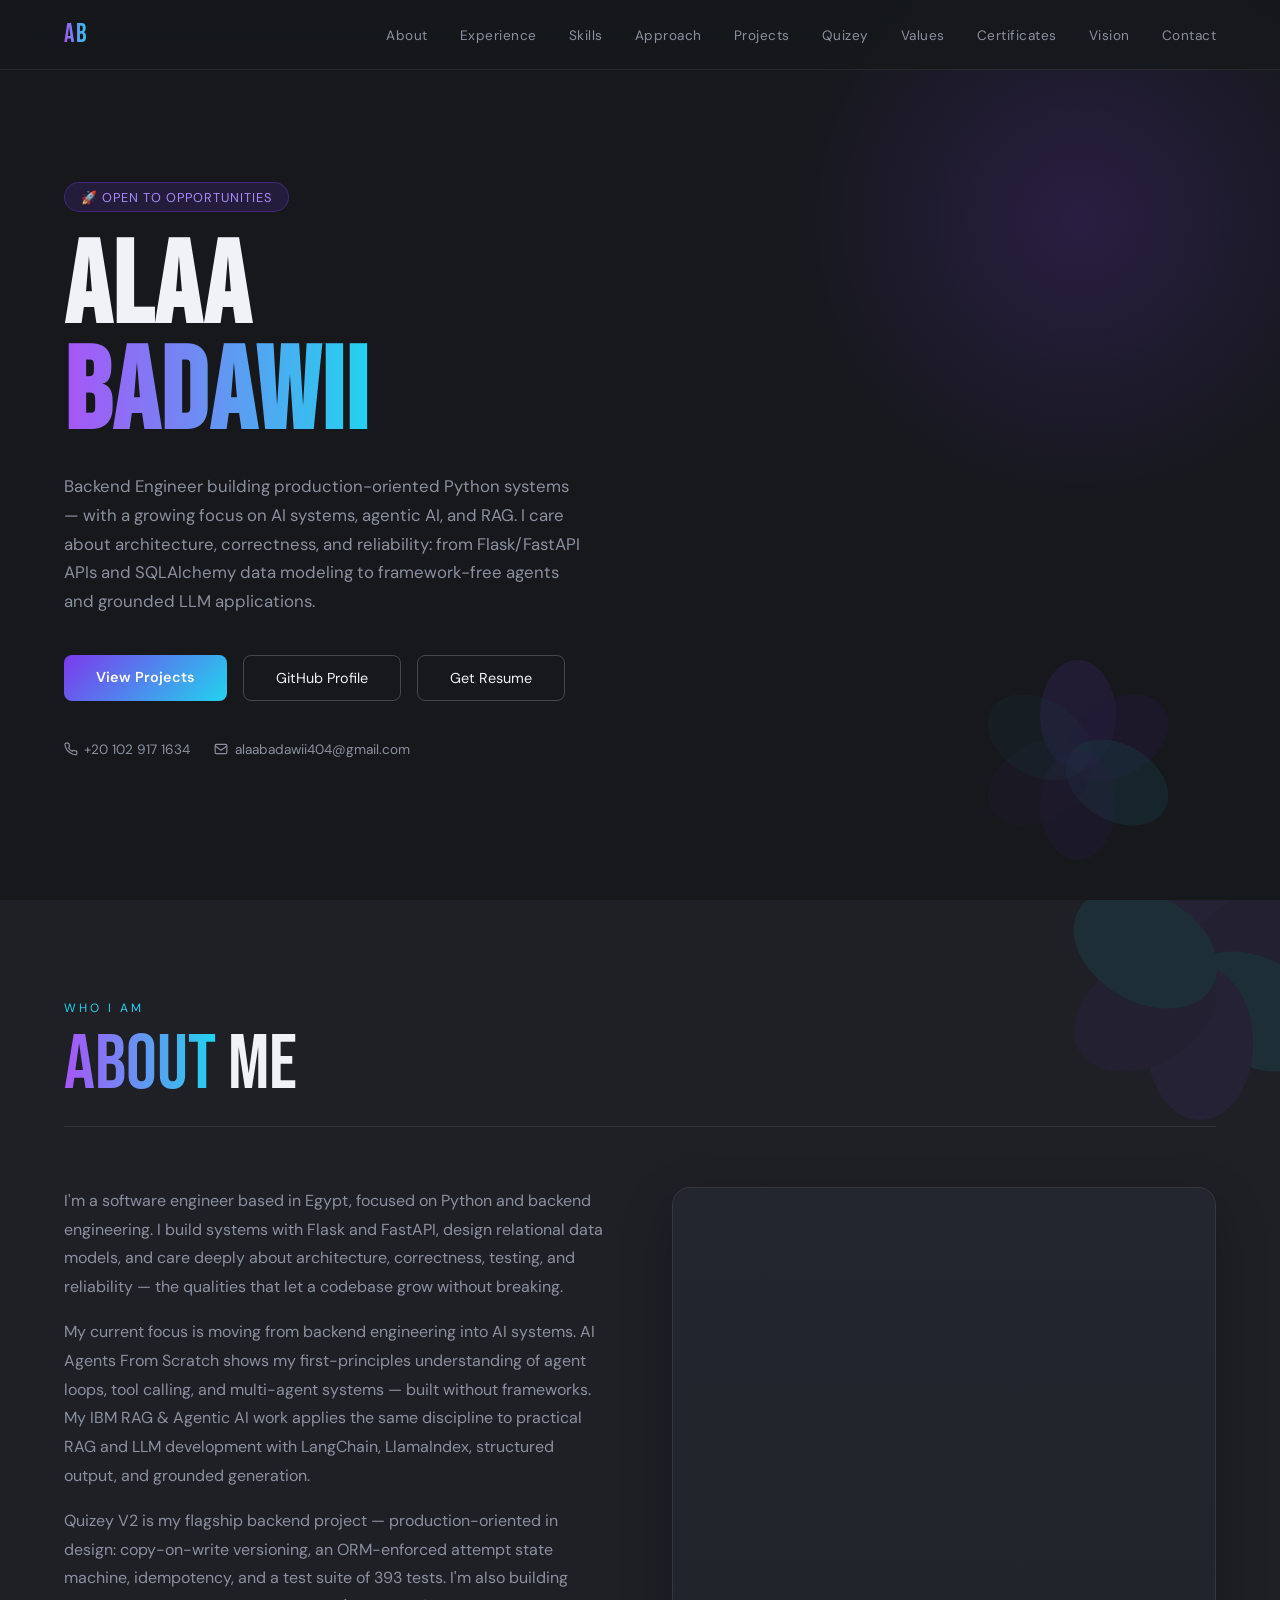
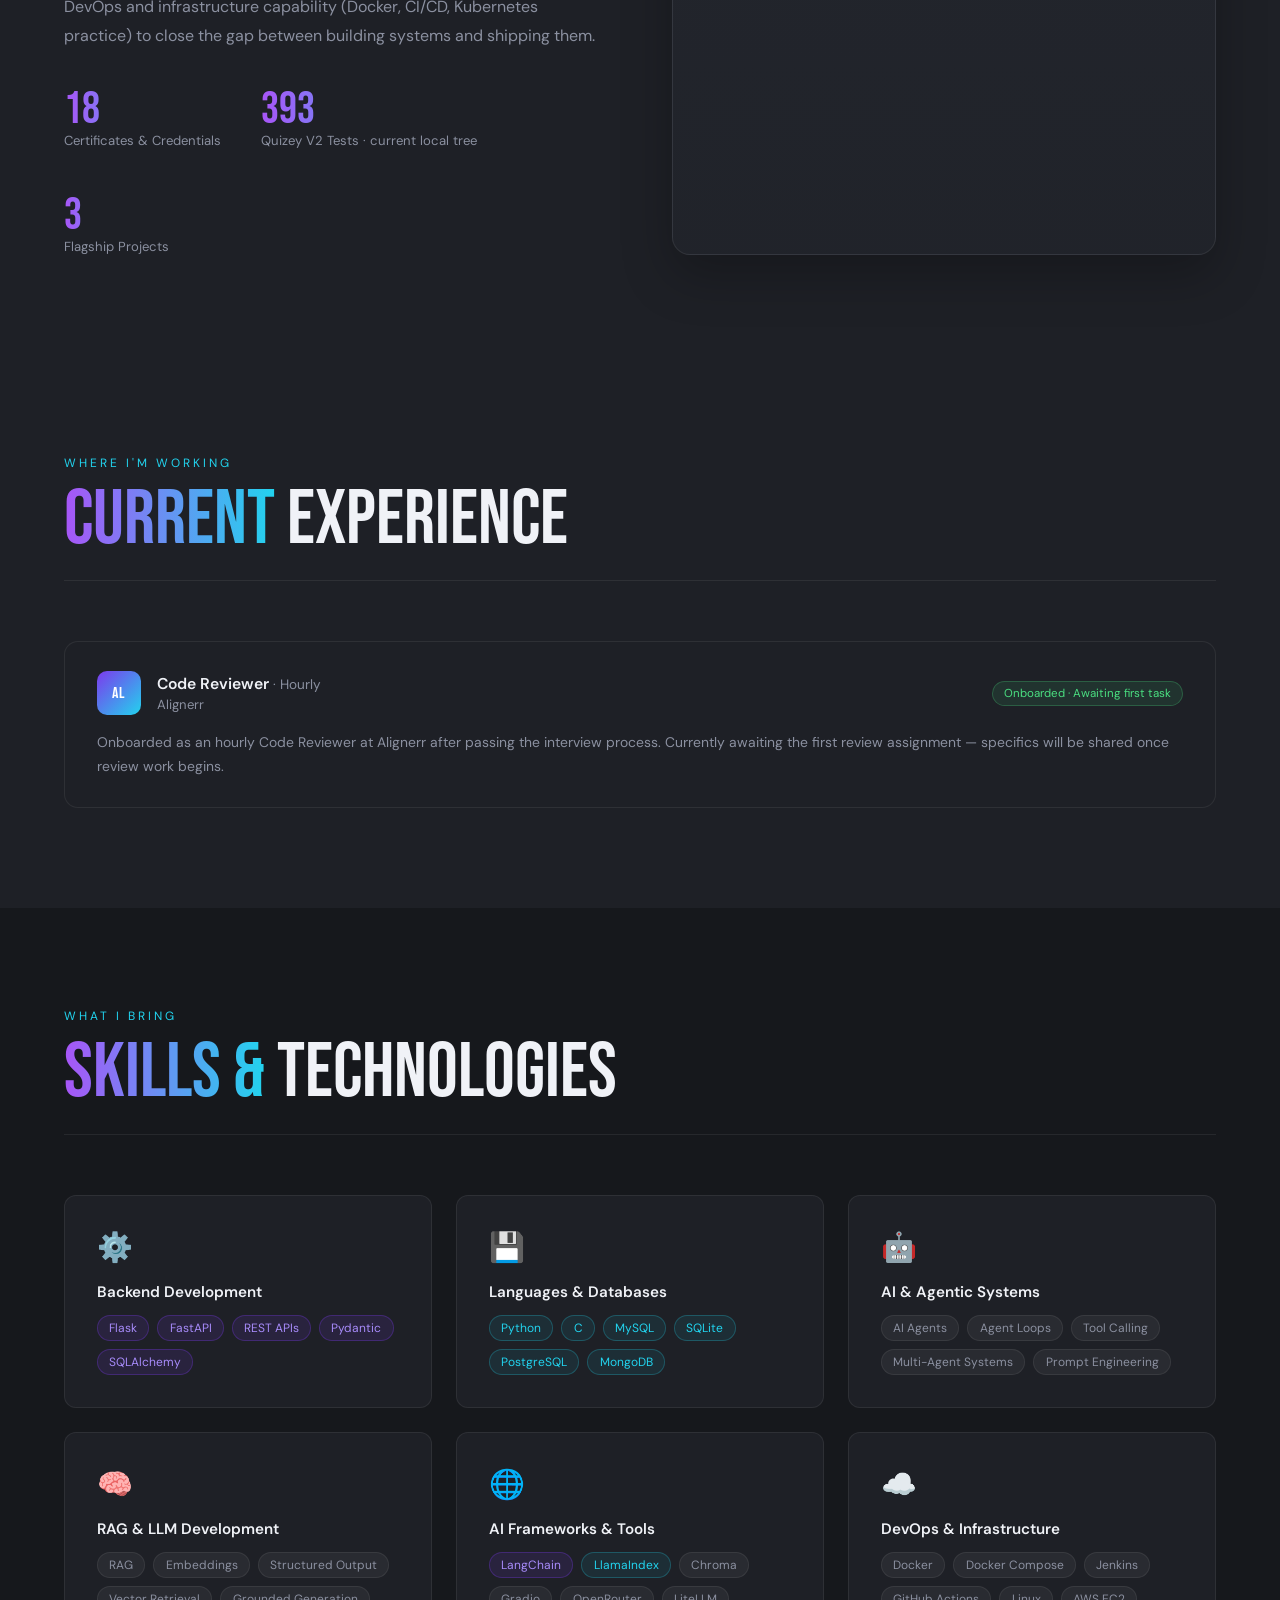
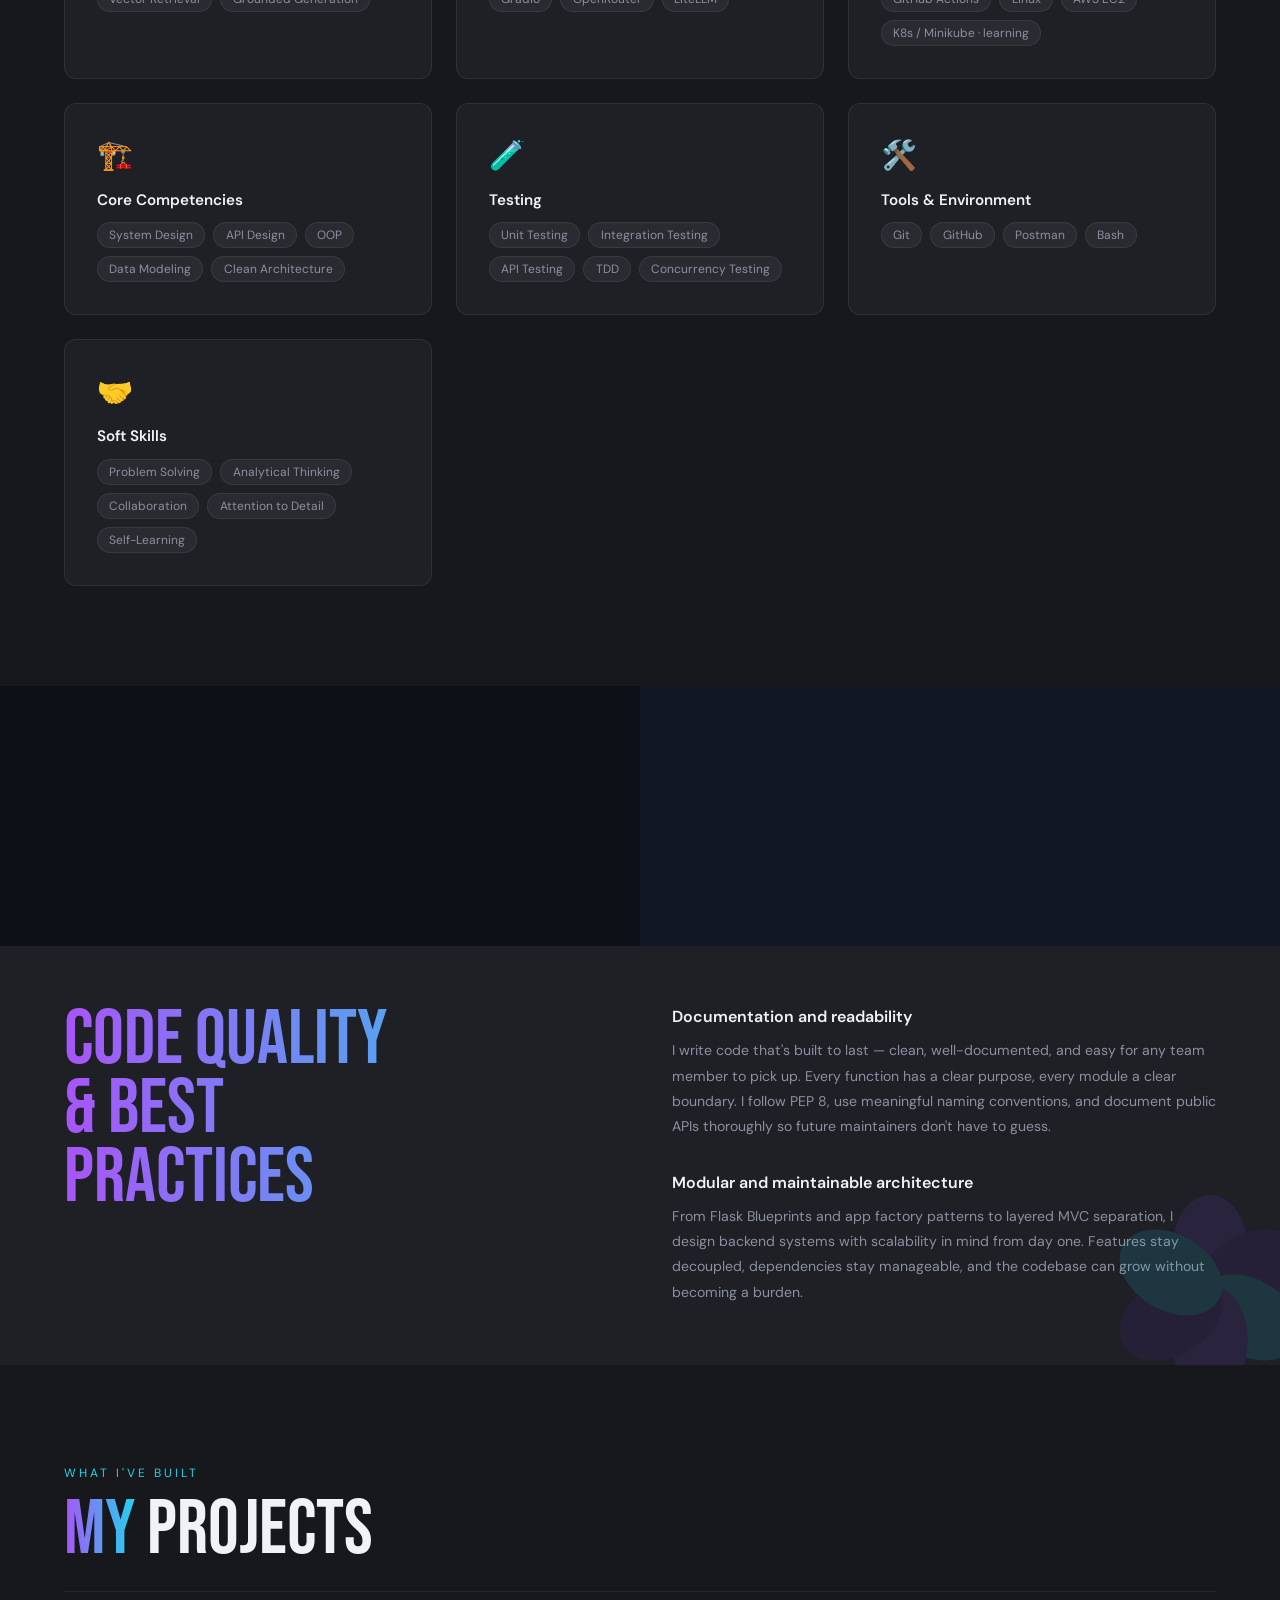
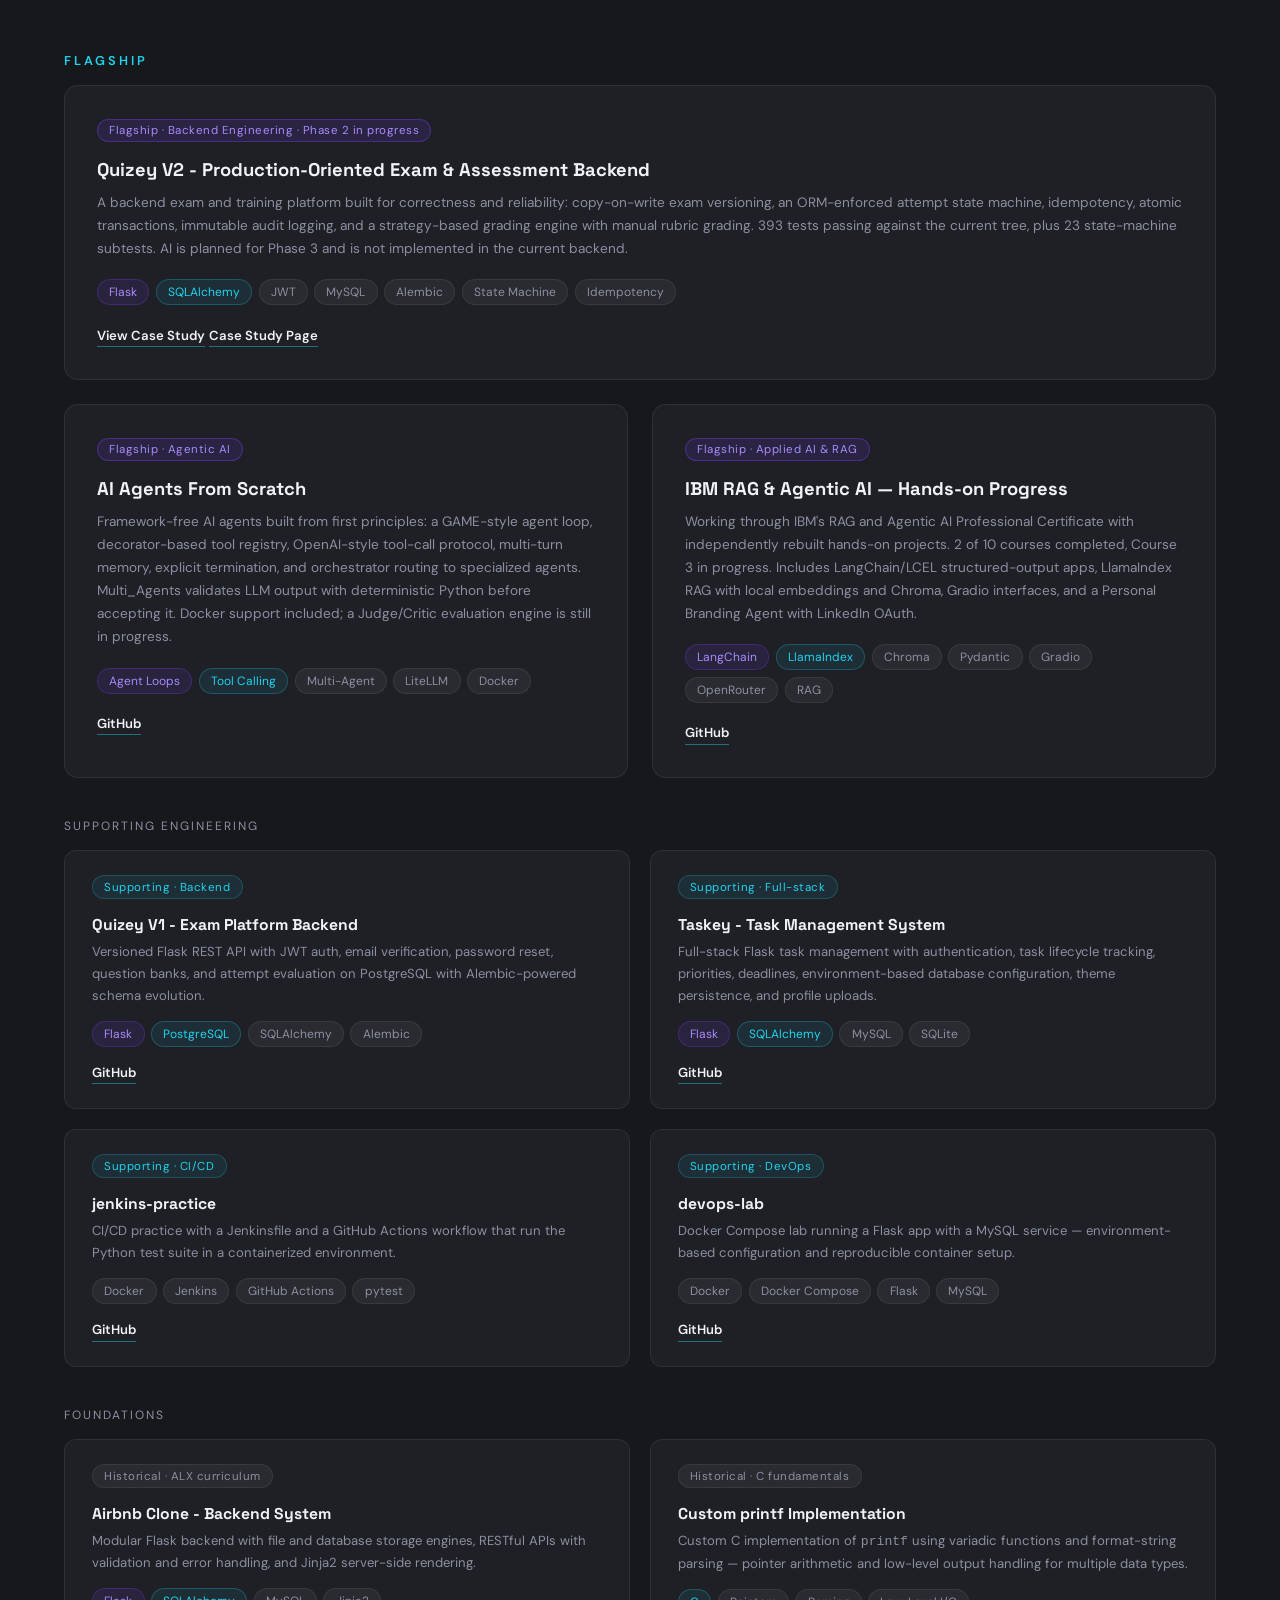
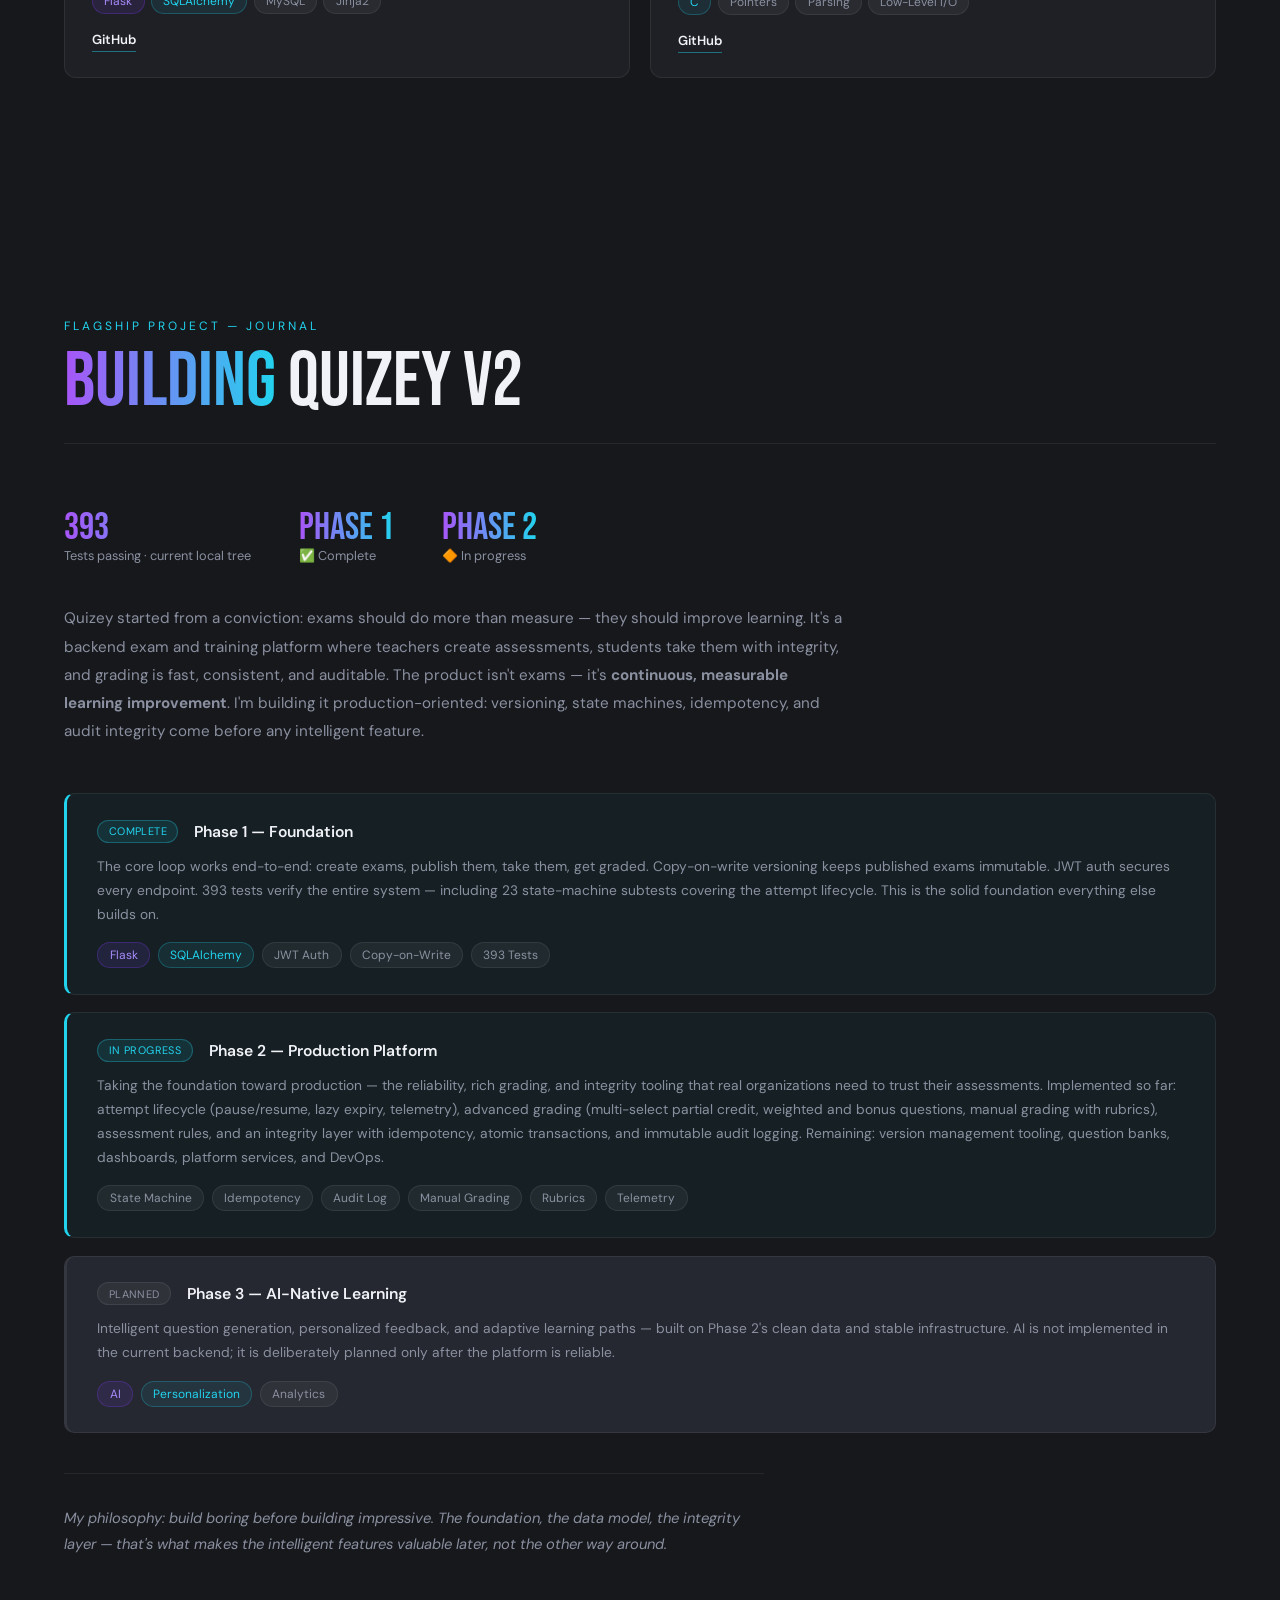
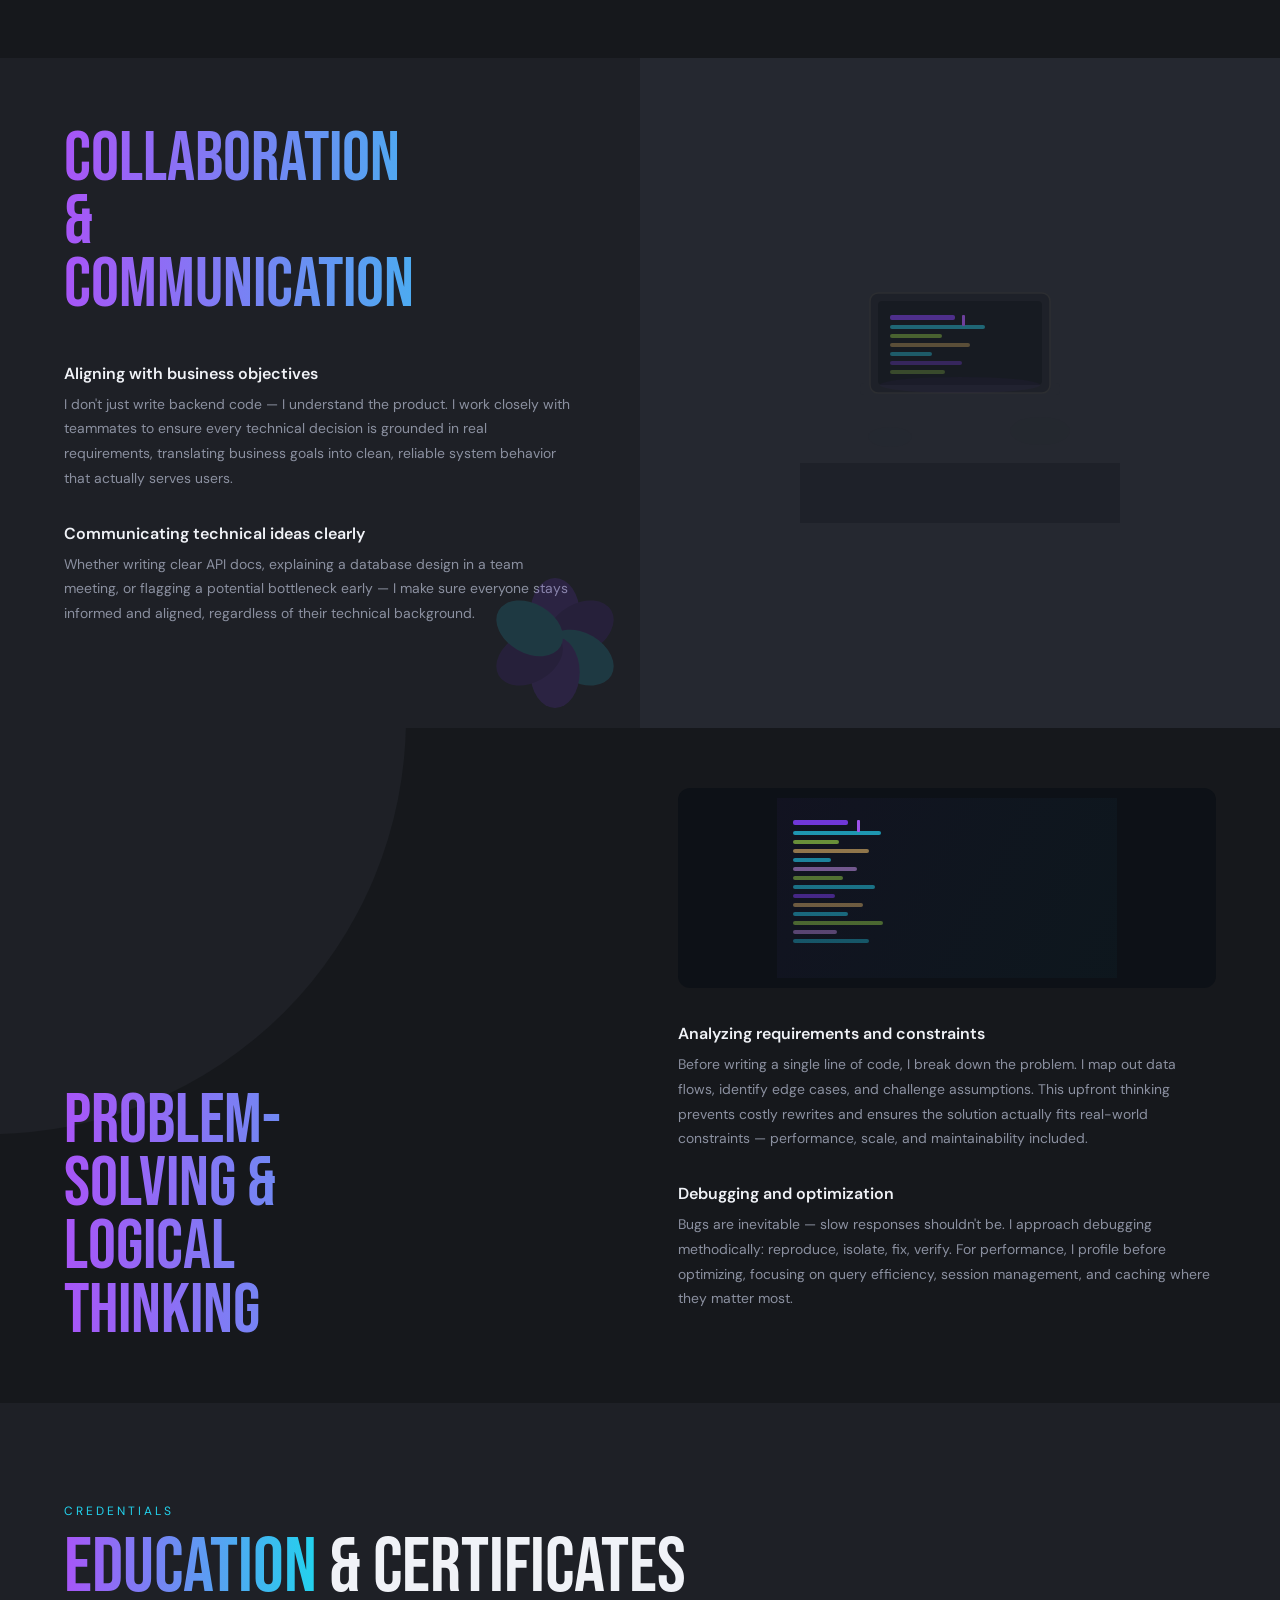
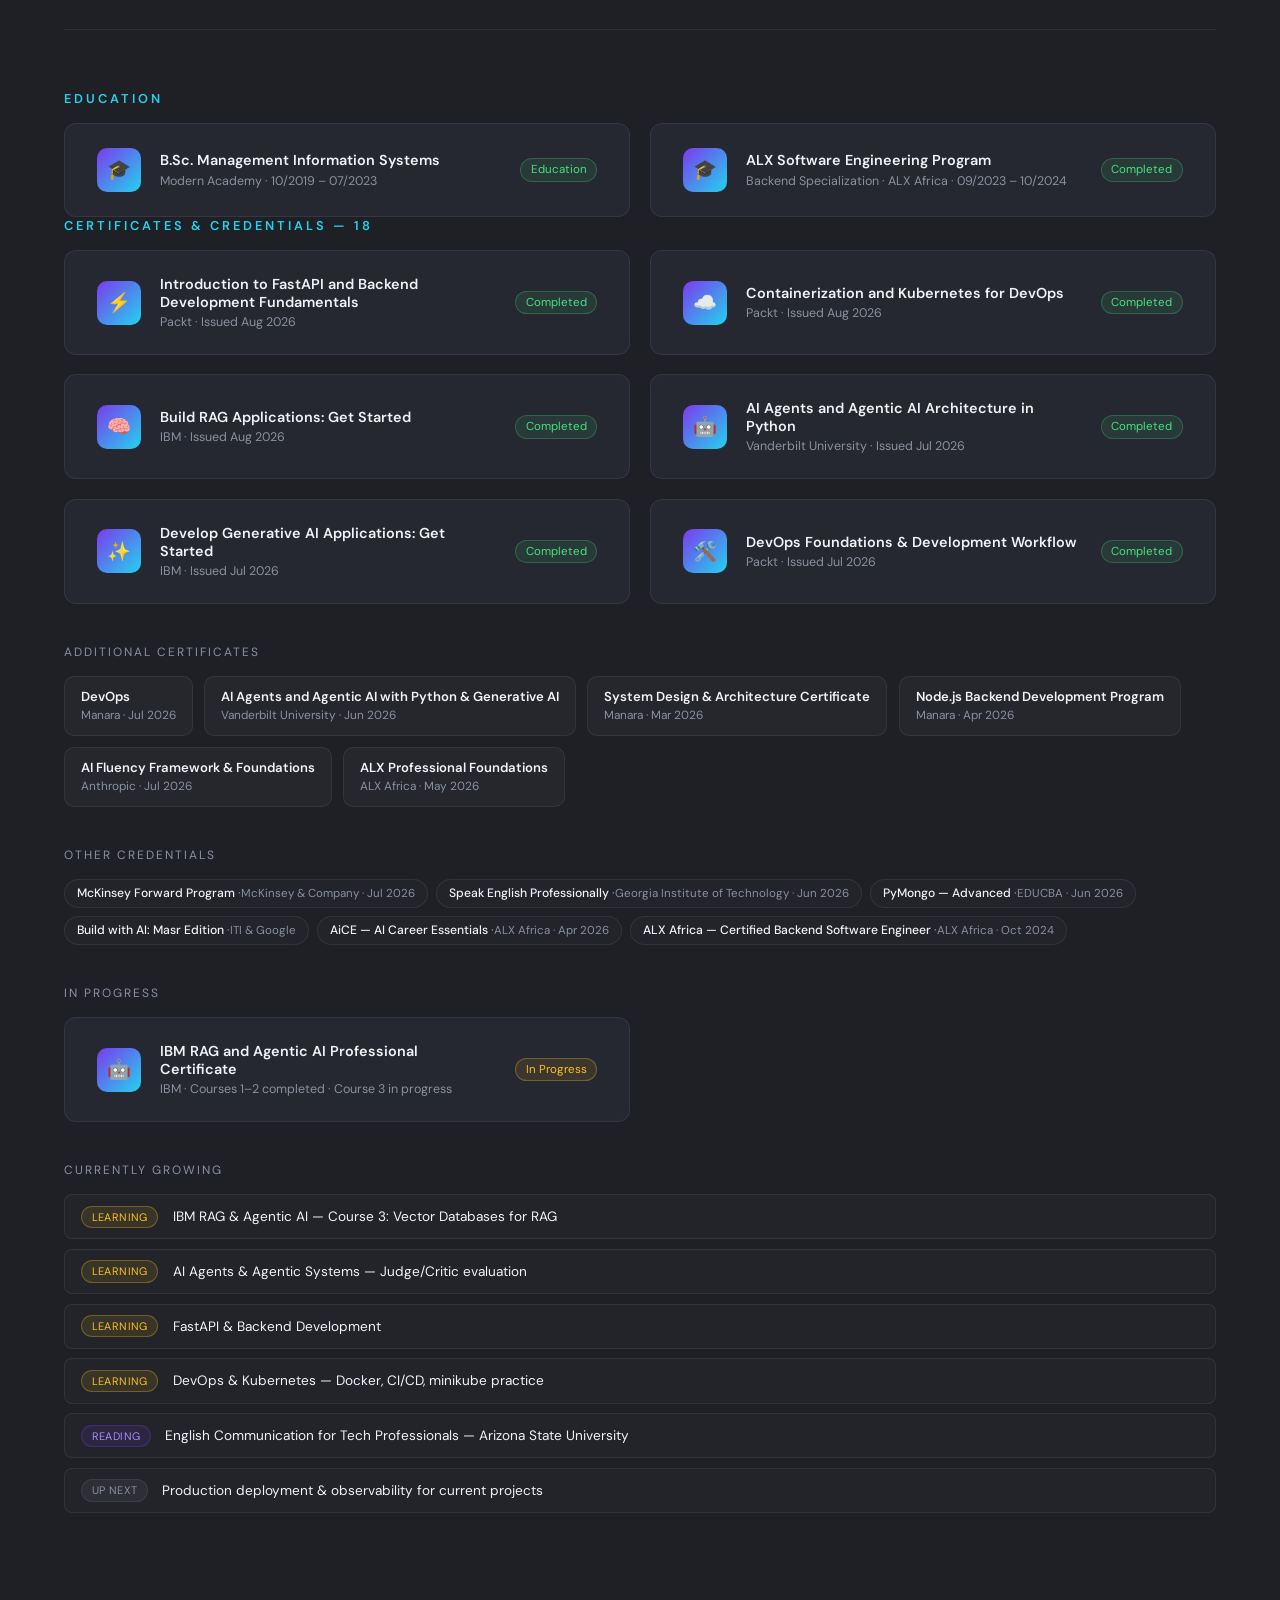
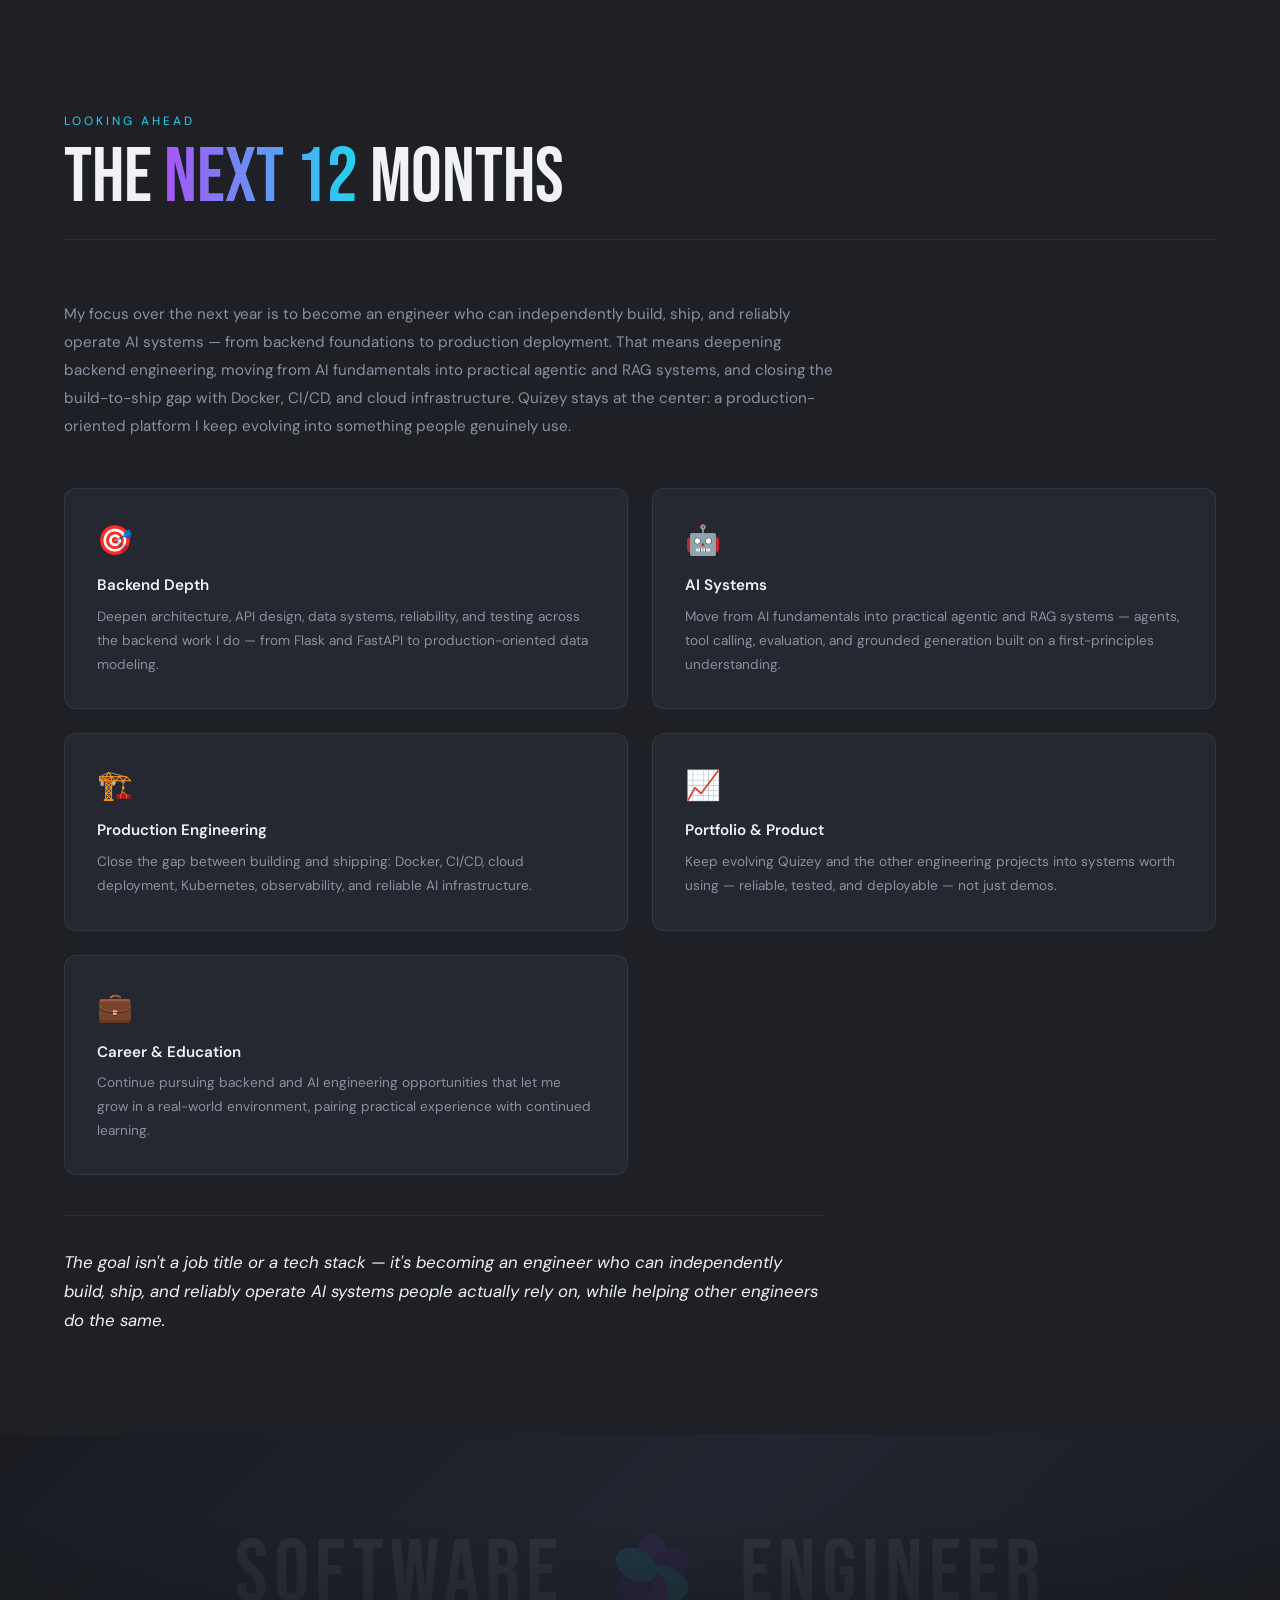
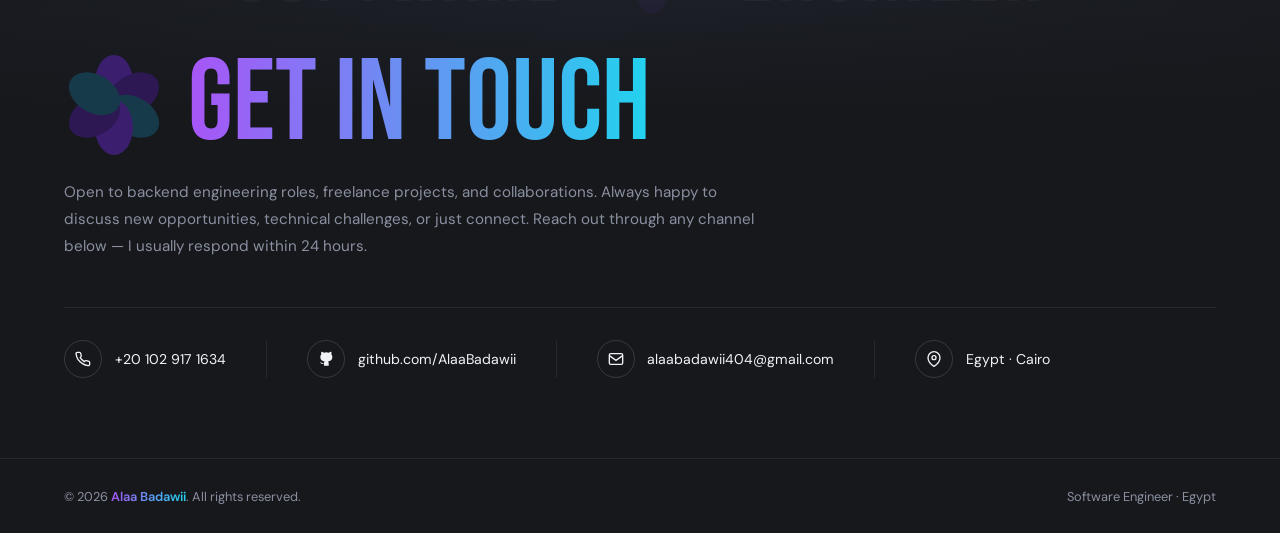
==== commit 97f4a76e: "update" ====
--- a/index.html
+++ b/index.html
@@ -5,7 +5,9 @@
   <meta charset="UTF-8">
   <meta name="viewport" content="width=device-width, initial-scale=1.0">
   <link rel="icon" type="image/png" href="images/trans_favicon.png">
-  <title>Alaa Badawii — Software Engineer</title>
+  <meta name="description"
+    content="Alaa Badawii — Backend Engineer building production-oriented Python systems, expanding into AI systems, agentic AI, and RAG.">
+  <title>Alaa Badawii — Backend Engineer | AI Systems &amp; Agentic AI</title>
   <link rel="preconnect" href="https://fonts.googleapis.com">
   <link
     href="https://fonts.googleapis.com/css2?family=Space+Grotesk:wght@300;400;500;600;700&family=Bebas+Neue&family=DM+Sans:wght@300;400;500&display=swap"
@@ -42,9 +44,9 @@
     <div class="hero-content">
       <div class="hero-tag">🚀 Open to opportunities</div>
       <h1 class="hero-name">ALAA<br><span>BADAWII</span></h1>
-      <p class="hero-sub">Software Engineer specialized in Python, RESTful APIs, and AI-powered backend systems —
-        building scalable platforms with Flask, SQLAlchemy, MySQL, and PostgreSQL, with hands-on experience designing
-        autonomous AI agents.</p>
+      <p class="hero-sub">Backend Engineer building production-oriented Python systems — with a growing focus on AI
+        systems, agentic AI, and RAG. I care about architecture, correctness, and reliability: from Flask/FastAPI APIs
+        and SQLAlchemy data modeling to framework-free agents and grounded LLM applications.</p>
       <div class="hero-cta">
         <a href="#projects" class="btn-primary">View Projects</a>
         <a href="https://github.com/AlaaBadawii" target="_blank" class="btn-outline">GitHub Profile</a>
@@ -96,26 +98,29 @@
     <div class="section-divider"></div>
     <div class="about-grid">
       <div class="about-text">
-        <p>I'm a Software Engineer based in Egypt, specialized in Python and RESTful API development. I build scalable
-          backend systems using Flask, SQLAlchemy, and relational databases including MySQL and PostgreSQL, with a
-          strong foundation in system design, database modeling, and clean architecture.</p>
-        <p>I have hands-on experience collaborating on team-based projects, improving existing codebases, and building
-          backend systems that are designed for maintainability and growth.</p>
-        <p>Currently, I'm interning in Backend AI Engineering at FlyRank, reviewing code hourly for Alignerr, and
-          building Quizey — a production-style exam platform — while deepening my work in scalability, system design,
-          and applied AI agents.</p>
+        <p>I'm a software engineer based in Egypt, focused on Python and backend engineering. I build systems with Flask
+          and FastAPI, design relational data models, and care deeply about architecture, correctness, testing, and
+          reliability — the qualities that let a codebase grow without breaking.</p>
+        <p>My current focus is moving from backend engineering into AI systems. AI Agents From Scratch shows my
+          first-principles understanding of agent loops, tool calling, and multi-agent systems — built without
+          frameworks. My IBM RAG &amp; Agentic AI work applies the same discipline to practical RAG and LLM development
+          with LangChain, LlamaIndex, structured output, and grounded generation.</p>
+        <p>Quizey V2 is my flagship backend project — production-oriented in design: copy-on-write versioning, an
+          ORM-enforced attempt state machine, idempotency, and a test suite of 393 tests. I'm also building DevOps and
+          infrastructure capability (Docker, CI/CD, Kubernetes practice) to close the gap between building systems and
+          shipping them.</p>
         <div class="about-stats">
           <div class="stat-item">
-            <div class="stat-num">6</div>
-            <div class="stat-label">Core Projects</div>
+            <div class="stat-num">18</div>
+            <div class="stat-label">Certificates &amp; Credentials</div>
           </div>
           <div class="stat-item">
-            <div class="stat-num">13</div>
-            <div class="stat-label">Certificates</div>
+            <div class="stat-num">393</div>
+            <div class="stat-label">Quizey V2 Tests · current local tree</div>
           </div>
           <div class="stat-item">
-            <div class="stat-num">3+</div>
-            <div class="stat-label">Years Learning</div>
+            <div class="stat-num">3</div>
+            <div class="stat-label">Flagship Projects</div>
           </div>
         </div>
       </div>
@@ -140,8 +145,8 @@
           </div>
           <span class="exp-status active">Onboarded · Awaiting first task</span>
         </div>
-        <p class="exp-desc">Passed the interview and signed on as an hourly code reviewer roughly two weeks ago.
-          Currently onboarded and waiting on my first review assignment — will share specifics once work begins.</p>
+        <p class="exp-desc">Onboarded as an hourly Code Reviewer at Alignerr after passing the interview process.
+          Currently awaiting the first review assignment — specifics will be shared once review work begins.</p>
       </div>
 
     </div>
@@ -155,9 +160,9 @@
       <div class="skill-card">
         <div class="skill-card-icon">⚙️</div>
         <div class="skill-card-title">Backend Development</div>
-        <div class="skill-tags"><span class="tag purple">Flask</span><span class="tag purple">REST APIs</span><span
-            class="tag purple">MVC Architecture</span><span class="tag purple">JSON</span><span
-            class="tag purple">HTTP</span><span class="tag purple">SQLAlchemy</span></div>
+        <div class="skill-tags"><span class="tag purple">Flask</span><span class="tag purple">FastAPI</span><span
+            class="tag purple">REST APIs</span><span class="tag purple">Pydantic</span><span
+            class="tag purple">SQLAlchemy</span></div>
       </div>
       <div class="skill-card">
         <div class="skill-card-icon">💾</div>
@@ -169,8 +174,30 @@
       <div class="skill-card">
         <div class="skill-card-icon">🤖</div>
         <div class="skill-card-title">AI &amp; Agentic Systems</div>
-        <div class="skill-tags"><span class="tag">Agent Loops</span><span class="tag">Tool Calling</span><span
-            class="tag">Multi-Agent Orchestration</span><span class="tag">Prompt Engineering</span></div>
+        <div class="skill-tags"><span class="tag">AI Agents</span><span class="tag">Agent Loops</span><span
+            class="tag">Tool Calling</span><span class="tag">Multi-Agent Systems</span><span
+            class="tag">Prompt Engineering</span></div>
+      </div>
+      <div class="skill-card">
+        <div class="skill-card-icon">🧠</div>
+        <div class="skill-card-title">RAG &amp; LLM Development</div>
+        <div class="skill-tags"><span class="tag">RAG</span><span class="tag">Embeddings</span><span
+            class="tag">Structured Output</span><span class="tag">Vector Retrieval</span><span
+            class="tag">Grounded Generation</span></div>
+      </div>
+      <div class="skill-card">
+        <div class="skill-card-icon">🌐</div>
+        <div class="skill-card-title">AI Frameworks &amp; Tools</div>
+        <div class="skill-tags"><span class="tag purple">LangChain</span><span class="tag cyan">LlamaIndex</span><span
+            class="tag">Chroma</span><span class="tag">Gradio</span><span class="tag">OpenRouter</span><span
+            class="tag">LiteLLM</span></div>
+      </div>
+      <div class="skill-card">
+        <div class="skill-card-icon">☁️</div>
+        <div class="skill-card-title">DevOps &amp; Infrastructure</div>
+        <div class="skill-tags"><span class="tag">Docker</span><span class="tag">Docker Compose</span><span
+            class="tag">Jenkins</span><span class="tag">GitHub Actions</span><span class="tag">Linux</span><span
+            class="tag">AWS EC2</span><span class="tag">K8s / Minikube · learning</span></div>
       </div>
       <div class="skill-card">
         <div class="skill-card-icon">🏗️</div>
@@ -180,17 +207,17 @@
         </div>
       </div>
       <div class="skill-card">
+        <div class="skill-card-icon">🧪</div>
+        <div class="skill-card-title">Testing</div>
+        <div class="skill-tags"><span class="tag">Unit Testing</span><span class="tag">Integration Testing</span><span
+            class="tag">API Testing</span><span class="tag">TDD</span><span class="tag">Concurrency Testing</span>
+        </div>
+      </div>
+      <div class="skill-card">
         <div class="skill-card-icon">🛠️</div>
         <div class="skill-card-title">Tools &amp; Environment</div>
         <div class="skill-tags"><span class="tag">Git</span><span class="tag">GitHub</span><span
-            class="tag">Postman</span><span class="tag">Docker</span><span class="tag">Linux</span><span
-            class="tag">Bash</span></div>
-      </div>
-      <div class="skill-card">
-        <div class="skill-card-icon">🧪</div>
-        <div class="skill-card-title">Testing</div>
-        <div class="skill-tags"><span class="tag">Unit Testing</span><span class="tag">Integration Testing</span><span
-            class="tag">API Testing</span><span class="tag">TDD</span></div>
+            class="tag">Postman</span><span class="tag">Bash</span></div>
       </div>
       <div class="skill-card">
         <div class="skill-card-icon">🤝</div>
@@ -239,76 +266,124 @@
     <p class="section-label">What I've built</p>
     <div class="section-title"><span class="grad">My</span> Projects</div>
     <div class="section-divider"></div>
+    <div class="certs-sub-label">Flagship</div>
     <div class="projects-grid">
-      <div class="project-card">
-        <span class="project-badge active">In Progress · See case study below</span>
-        <div class="project-title">Quizey V2 - AI-Assisted Exam &amp; Training Platform</div>
-        <p class="project-desc">A platform that doesn't just test what people know — it helps them improve. Phase 1
-          complete: 174 tests, production-grade architecture, and a clear vision. Exams are the mechanism; continuous,
-          measurable learning improvement is the product.</p>
-        <div class="project-stack"><span class="tag purple">AI</span><span class="tag cyan">Docker</span><span
-            class="tag">SQLAlchemy</span><span class="tag">Security</span><span class="tag">Flask</span></div>
+      <div class="project-card featured">
+        <span class="project-badge flagship">Flagship · Backend Engineering · Phase 2 in progress</span>
+        <div class="project-title">Quizey V2 - Production-Oriented Exam &amp; Assessment Backend</div>
+        <p class="project-desc">A backend exam and training platform built for correctness and reliability: copy-on-write
+          exam versioning, an ORM-enforced attempt state machine, idempotency, atomic transactions, immutable audit
+          logging, and a strategy-based grading engine with manual rubric grading. 393 tests passing against the current
+          tree, plus 23 state-machine subtests. AI is planned for Phase 3 and is not implemented in the current backend.
+        </p>
+        <div class="project-stack"><span class="tag purple">Flask</span><span class="tag cyan">SQLAlchemy</span><span
+            class="tag">JWT</span><span class="tag">MySQL</span><span class="tag">Alembic</span><span
+            class="tag">State Machine</span><span class="tag">Idempotency</span></div>
         <div class="project-actions">
           <a href="#quizey" class="project-link">View Case Study</a>
+          <a href="https://github.com/AlaaBadawii/quizey-platform" target="_blank" class="project-link">Case Study
+            Page</a>
         </div>
       </div>
       <div class="project-card">
-        <span class="project-badge">Python · Agent Architecture</span>
+        <span class="project-badge flagship">Flagship · Agentic AI</span>
         <div class="project-title">AI Agents From Scratch</div>
-        <p class="project-desc">Three autonomous AI agents — a README-writing agent, a general-purpose file assistant,
-          and a multi-agent orchestrator — built with no frameworks. Every agent loop, tool registry, and memory system
-          implemented manually to understand how agents actually work underneath.</p>
+        <p class="project-desc">Framework-free AI agents built from first principles: a GAME-style agent loop,
+          decorator-based tool registry, OpenAI-style tool-call protocol, multi-turn memory, explicit termination, and
+          orchestrator routing to specialized agents. Multi_Agents validates LLM output with deterministic Python before
+          accepting it. Docker support included; a Judge/Critic evaluation engine is still in progress.</p>
         <div class="project-stack"><span class="tag purple">Agent Loops</span><span class="tag cyan">Tool
-            Calling</span><span class="tag">Multi-Agent</span><span class="tag">Docker</span></div>
+            Calling</span><span class="tag">Multi-Agent</span><span class="tag">LiteLLM</span><span
+            class="tag">Docker</span></div>
         <div class="project-actions">
           <a href="https://github.com/AlaaBadawii/AI-Agents" target="_blank" class="project-link">GitHub</a>
         </div>
       </div>
       <div class="project-card">
-        <span class="project-badge">Flask · REST APIs · PostgreSQL</span>
-        <div class="project-title">Quizey V1 - Exam Platform Backend System</div>
-        <p class="project-desc">Designed a versioned REST API with token-based authentication, email verification, and
-          password reset workflows for teachers and students. Built relational models for quizzes, questions, and
-          attempts, with time-based availability, participant limits, and Alembic-powered schema evolution.</p>
-        <div class="project-stack"><span class="tag purple">Flask</span><span class="tag cyan">PostgreSQL</span><span
-            class="tag">SQLAlchemy</span><span class="tag">Alembic</span><span class="tag">REST</span></div>
+        <span class="project-badge flagship">Flagship · Applied AI &amp; RAG</span>
+        <div class="project-title">IBM RAG &amp; Agentic AI — Hands-on Progress</div>
+        <p class="project-desc">Working through IBM's RAG and Agentic AI Professional Certificate with independently
+          rebuilt hands-on projects. 2 of 10 courses completed, Course 3 in progress. Includes LangChain/LCEL
+          structured-output apps, LlamaIndex RAG with local embeddings and Chroma, Gradio interfaces, and a Personal
+          Branding Agent with LinkedIn OAuth.</p>
+        <div class="project-stack"><span class="tag purple">LangChain</span><span class="tag cyan">LlamaIndex</span><span
+            class="tag">Chroma</span><span class="tag">Pydantic</span><span class="tag">Gradio</span><span
+            class="tag">OpenRouter</span><span class="tag">RAG</span></div>
         <div class="project-actions">
+          <a href="https://github.com/AlaaBadawii/IBM-RAG-Agentic-AI" target="_blank" class="project-link">GitHub</a>
+        </div>
+      </div>
+    </div>
+
+    <div class="certs-more-label">Supporting engineering</div>
+    <div class="support-grid">
+      <div class="support-card">
+        <span class="project-badge support">Supporting · Backend</span>
+        <div class="support-title">Quizey V1 - Exam Platform Backend</div>
+        <p class="support-desc">Versioned Flask REST API with JWT auth, email verification, password reset, question
+          banks, and attempt evaluation on PostgreSQL with Alembic-powered schema evolution.</p>
+        <div class="support-stack"><span class="tag purple">Flask</span><span class="tag cyan">PostgreSQL</span><span
+            class="tag">SQLAlchemy</span><span class="tag">Alembic</span></div>
+        <div class="support-actions">
           <a href="https://github.com/AlaaBadawii/Quizey" target="_blank" class="project-link">GitHub</a>
         </div>
       </div>
-      <div class="project-card">
-        <span class="project-badge">Flask · SQLAlchemy · MySQL · SQLite</span>
-        <div class="project-title">Taskey - Task Management System</div>
-        <p class="project-desc">Built a full-stack task management system with authentication, task lifecycle tracking,
-          priorities, deadlines, and relational data models. Added environment-based database configuration, theme
-          persistence, profile image uploads, and modular Flask architecture.</p>
-        <div class="project-stack"><span class="tag purple">Flask</span><span class="tag cyan">SQLAlchemy</span><span
-            class="tag">MySQL</span><span class="tag">SQLite</span><span class="tag">HTML/CSS</span></div>
-        <div class="project-actions">
+      <div class="support-card">
+        <span class="project-badge support">Supporting · Full-stack</span>
+        <div class="support-title">Taskey - Task Management System</div>
+        <p class="support-desc">Full-stack Flask task management with authentication, task lifecycle tracking,
+          priorities, deadlines, environment-based database configuration, theme persistence, and profile uploads.</p>
+        <div class="support-stack"><span class="tag purple">Flask</span><span class="tag cyan">SQLAlchemy</span><span
+            class="tag">MySQL</span><span class="tag">SQLite</span></div>
+        <div class="support-actions">
           <a href="https://github.com/AlaaBadawii/Taskey" target="_blank" class="project-link">GitHub</a>
         </div>
       </div>
-      <div class="project-card">
-        <span class="project-badge">Python · Flask · SQLAlchemy · MySQL</span>
-        <div class="project-title">Airbnb Clone - Backend System Foundation</div>
-        <p class="project-desc">Built a modular backend system supporting file and database storage engines. Designed
-          RESTful APIs with structured routing, validation, and error handling, and integrated Jinja2 server-side
-          rendering with backend services.</p>
-        <div class="project-stack"><span class="tag purple">Flask</span><span class="tag cyan">SQLAlchemy</span><span
-            class="tag">MySQL</span><span class="tag">Jinja2</span><span class="tag">REST</span></div>
-        <div class="project-actions">
+      <div class="support-card">
+        <span class="project-badge support">Supporting · CI/CD</span>
+        <div class="support-title">jenkins-practice</div>
+        <p class="support-desc">CI/CD practice with a Jenkinsfile and a GitHub Actions workflow that run the Python test
+          suite in a containerized environment.</p>
+        <div class="support-stack"><span class="tag">Docker</span><span class="tag">Jenkins</span><span
+            class="tag">GitHub Actions</span><span class="tag">pytest</span></div>
+        <div class="support-actions">
+          <a href="https://github.com/AlaaBadawii/jenkins-practice" target="_blank" class="project-link">GitHub</a>
+        </div>
+      </div>
+      <div class="support-card">
+        <span class="project-badge support">Supporting · DevOps</span>
+        <div class="support-title">devops-lab</div>
+        <p class="support-desc">Docker Compose lab running a Flask app with a MySQL service — environment-based
+          configuration and reproducible container setup.</p>
+        <div class="support-stack"><span class="tag">Docker</span><span class="tag">Docker Compose</span><span
+            class="tag">Flask</span><span class="tag">MySQL</span></div>
+        <div class="support-actions">
+          <a href="https://github.com/AlaaBadawii/devops-lab" target="_blank" class="project-link">GitHub</a>
+        </div>
+      </div>
+    </div>
+
+    <div class="certs-more-label">Foundations</div>
+    <div class="support-grid">
+      <div class="support-card">
+        <span class="project-badge hist">Historical · ALX curriculum</span>
+        <div class="support-title">Airbnb Clone - Backend System</div>
+        <p class="support-desc">Modular Flask backend with file and database storage engines, RESTful APIs with
+          validation and error handling, and Jinja2 server-side rendering.</p>
+        <div class="support-stack"><span class="tag purple">Flask</span><span class="tag cyan">SQLAlchemy</span><span
+            class="tag">MySQL</span><span class="tag">Jinja2</span></div>
+        <div class="support-actions">
           <a href="https://github.com/AlaaBadawii/AirBnB_clone_v4" target="_blank" class="project-link">GitHub</a>
         </div>
       </div>
-      <div class="project-card">
-        <span class="project-badge">C · Variadic Functions</span>
-        <div class="project-title">Custom printf Implementation</div>
-        <p class="project-desc">Developed a custom implementation of <code>printf</code> using variadic functions and
-          format string parsing. Applied pointer arithmetic and low-level output handling to support multiple data
-          types.</p>
-        <div class="project-stack"><span class="tag cyan">C</span><span class="tag">Pointers</span><span
+      <div class="support-card">
+        <span class="project-badge hist">Historical · C fundamentals</span>
+        <div class="support-title">Custom printf Implementation</div>
+        <p class="support-desc">Custom C implementation of <code>printf</code> using variadic functions and format-string
+          parsing — pointer arithmetic and low-level output handling for multiple data types.</p>
+        <div class="support-stack"><span class="tag cyan">C</span><span class="tag">Pointers</span><span
             class="tag">Parsing</span><span class="tag">Low-Level I/O</span></div>
-        <div class="project-actions">
+        <div class="support-actions">
           <a href="https://github.com/AlaaBadawii/printf" target="_blank" class="project-link">GitHub</a>
         </div>
       </div>
@@ -322,24 +397,24 @@
 
     <div class="quizey-status">
       <div class="quizey-status-item">
-        <div class="quizey-status-num">174</div>
-        <div class="quizey-status-label">Tests passing</div>
+        <div class="quizey-status-num">393</div>
+        <div class="quizey-status-label">Tests passing · current local tree</div>
       </div>
       <div class="quizey-status-item">
         <div class="quizey-status-num">Phase 1</div>
         <div class="quizey-status-label">✅ Complete</div>
       </div>
       <div class="quizey-status-item">
-        <div class="quizey-status-num">3</div>
-        <div class="quizey-status-label">Phases ahead</div>
+        <div class="quizey-status-num">Phase 2</div>
+        <div class="quizey-status-label">🔶 In progress</div>
       </div>
     </div>
 
     <p class="quizey-intro">Quizey started from a conviction: exams should do more than measure — they should improve
-      learning. It's a platform where teachers create assessments, students get instant feedback, and organizations see
-      real performance patterns. The product isn't exams — it's <strong>continuous, measurable learning
-        improvement</strong>. I'm building it with production-grade architecture because tools that shape how people
-      learn deserve to be built right.</p>
+      learning. It's a backend exam and training platform where teachers create assessments, students take them with
+      integrity, and grading is fast, consistent, and auditable. The product isn't exams — it's <strong>continuous,
+        measurable learning improvement</strong>. I'm building it production-oriented: versioning, state machines,
+      idempotency, and audit integrity come before any intelligent feature.</p>
 
     <div class="quizey-phases">
 
@@ -349,24 +424,30 @@
           <div class="quizey-phase-title">Phase 1 — Foundation</div>
         </div>
         <p class="quizey-phase-text">The core loop works end-to-end: create exams, publish them, take them, get graded.
-          Copy-on-write versioning keeps published exams immutable. JWT auth secures every endpoint. 174 tests verify
-          the entire system. This is the solid foundation everything else will build on.</p>
+          Copy-on-write versioning keeps published exams immutable. JWT auth secures every endpoint. 393 tests verify
+          the entire system — including 23 state-machine subtests covering the attempt lifecycle. This is the solid
+          foundation everything else builds on.</p>
         <div class="quizey-phase-tags">
           <span class="tag purple">Flask</span><span class="tag cyan">SQLAlchemy</span><span class="tag">JWT
-            Auth</span><span class="tag">Copy-on-Write</span><span class="tag">174 Tests</span>
-        </div>
-      </div>
-
-      <div class="quizey-phase">
+            Auth</span><span class="tag">Copy-on-Write</span><span class="tag">393 Tests</span>
+        </div>
+      </div>
+
+      <div class="quizey-phase quizey-phase-active">
         <div class="quizey-phase-head">
-          <span class="quizey-phase-tag next">In progress — Next</span>
+          <span class="quizey-phase-tag doing">In progress</span>
           <div class="quizey-phase-title">Phase 2 — Production Platform</div>
         </div>
-        <p class="quizey-phase-text">Taking the foundation to production grade — the reliability, rich features, and
-          tooling that real organizations need to trust their assessments.</p>
+        <p class="quizey-phase-text">Taking the foundation toward production — the reliability, rich grading, and
+          integrity tooling that real organizations need to trust their assessments. Implemented so far: attempt
+          lifecycle (pause/resume, lazy expiry, telemetry), advanced grading (multi-select partial credit, weighted and
+          bonus questions, manual grading with rubrics), assessment rules, and an integrity layer with idempotency,
+          atomic transactions, and immutable audit logging. Remaining: version management tooling, question banks,
+          dashboards, platform services, and DevOps.</p>
         <div class="quizey-phase-tags">
-          <span class="tag">Scale</span><span class="tag">Reliability</span><span class="tag">Features</span><span
-            class="tag">Integrity</span>
+          <span class="tag">State Machine</span><span class="tag">Idempotency</span><span
+            class="tag">Audit Log</span><span class="tag">Manual Grading</span><span class="tag">Rubrics</span><span
+            class="tag">Telemetry</span>
         </div>
       </div>
 
@@ -376,22 +457,11 @@
           <div class="quizey-phase-title">Phase 3 — AI-Native Learning</div>
         </div>
         <p class="quizey-phase-text">Intelligent question generation, personalized feedback, and adaptive learning paths
-          — powered by Phase 2's clean data and stable infrastructure.</p>
+          — built on Phase 2's clean data and stable infrastructure. AI is not implemented in the current backend; it is
+          deliberately planned only after the platform is reliable.</p>
         <div class="quizey-phase-tags">
           <span class="tag purple">AI</span><span class="tag cyan">Personalization</span><span
             class="tag">Analytics</span>
-        </div>
-      </div>
-
-      <div class="quizey-phase">
-        <div class="quizey-phase-head">
-          <span class="quizey-phase-tag future">Planned</span>
-          <div class="quizey-phase-title">Phase 4 — Scale Architecture</div>
-        </div>
-        <p class="quizey-phase-text">The infrastructure for growth: async processing, caching, and event-driven design —
-          only when real usage demands it.</p>
-        <div class="quizey-phase-tags">
-          <span class="tag">Async</span><span class="tag">Caching</span><span class="tag">Event-Driven</span>
         </div>
       </div>
 
@@ -525,35 +595,28 @@
       </div>
     </div>
 
-    <div class="certs-sub-label">Certificates</div>
+    <div class="certs-sub-label">Certificates &amp; Credentials — 18</div>
 
     <div class="certs-featured">
-      <div class="cert-card">
-        <div class="cert-icon">🌟</div>
-        <div>
-          <div class="cert-name">ALX Professional Foundations</div>
-          <div class="cert-org">ALX Africa · Issued May 2026</div>
-        </div><span class="cert-status">Completed</span>
-      </div>
-      <div class="cert-card">
-        <div class="cert-icon">🔧</div>
-        <div>
-          <div class="cert-name">System Design &amp; Architecture Certificate</div>
-          <div class="cert-org">Manara · Issued Mar 2026</div>
-        </div><span class="cert-status">Completed</span>
-      </div>
       <div class="cert-card">
         <div class="cert-icon">⚡</div>
         <div>
-          <div class="cert-name">Node.js Backend Development Program</div>
-          <div class="cert-org">Manara · Issued Apr 2026</div>
+          <div class="cert-name">Introduction to FastAPI and Backend Development Fundamentals</div>
+          <div class="cert-org">Packt · Issued Aug 2026</div>
         </div><span class="cert-status">Completed</span>
       </div>
       <div class="cert-card">
         <div class="cert-icon">☁️</div>
         <div>
-          <div class="cert-name">DevOps Program</div>
-          <div class="cert-org">Manara · Issued Jun 2026</div>
+          <div class="cert-name">Containerization and Kubernetes for DevOps</div>
+          <div class="cert-org">Packt · Issued Aug 2026</div>
+        </div><span class="cert-status">Completed</span>
+      </div>
+      <div class="cert-card">
+        <div class="cert-icon">🧠</div>
+        <div>
+          <div class="cert-name">Build RAG Applications: Get Started</div>
+          <div class="cert-org">IBM · Issued Aug 2026</div>
         </div><span class="cert-status">Completed</span>
       </div>
       <div class="cert-card">
@@ -564,59 +627,78 @@
         </div><span class="cert-status">Completed</span>
       </div>
       <div class="cert-card">
-        <div class="cert-icon">🧠</div>
+        <div class="cert-icon">✨</div>
         <div>
-          <div class="cert-name">AI Agents and Agentic AI with Python &amp; Generative AI</div>
-          <div class="cert-org">Vanderbilt University · Issued Jun 2026</div>
+          <div class="cert-name">Develop Generative AI Applications: Get Started</div>
+          <div class="cert-org">IBM · Issued Jul 2026</div>
         </div><span class="cert-status">Completed</span>
       </div>
       <div class="cert-card">
-        <div class="cert-icon">🏅</div>
+        <div class="cert-icon">🛠️</div>
         <div>
-          <div class="cert-name">AiCE — AI Career Essentials</div>
-          <div class="cert-org">ALX Africa · Issued Apr 2026</div>
+          <div class="cert-name">DevOps Foundations &amp; Development Workflow</div>
+          <div class="cert-org">Packt · Issued Jul 2026</div>
         </div><span class="cert-status">Completed</span>
       </div>
-      <div class="cert-card">
-        <div class="cert-icon">☁️</div>
-        <div>
-          <div class="cert-name">Practical DevOps Bootcamp for All</div>
-          <div class="cert-org">Packt · In Progress</div>
-        </div><span class="cert-status progress">In Progress</span>
-      </div>
+    </div>
+
+    <div class="certs-more-label">Additional certificates</div>
+    <div class="certs-more">
+      <div class="cert-pill"><span class="cert-pill-name">DevOps</span><span
+          class="cert-pill-org">Manara · Jul 2026</span></div>
+      <div class="cert-pill"><span class="cert-pill-name">AI Agents and Agentic AI with Python &amp; Generative
+          AI</span><span class="cert-pill-org">Vanderbilt University · Jun 2026</span></div>
+      <div class="cert-pill"><span class="cert-pill-name">System Design &amp; Architecture Certificate</span><span
+          class="cert-pill-org">Manara · Mar 2026</span></div>
+      <div class="cert-pill"><span class="cert-pill-name">Node.js Backend Development Program</span><span
+          class="cert-pill-org">Manara · Apr 2026</span></div>
+      <div class="cert-pill"><span class="cert-pill-name">AI Fluency Framework &amp; Foundations</span><span
+          class="cert-pill-org">Anthropic · Jul 2026</span></div>
+      <div class="cert-pill"><span class="cert-pill-name">ALX Professional Foundations</span><span
+          class="cert-pill-org">ALX Africa · May 2026</span></div>
+    </div>
+
+    <div class="certs-more-label">Other credentials</div>
+    <div class="certs-other">
+      <div class="cert-pill compact"><span class="cert-pill-name">McKinsey Forward Program</span><span
+          class="cert-pill-org">McKinsey &amp; Company · Jul 2026</span></div>
+      <div class="cert-pill compact"><span class="cert-pill-name">Speak English Professionally</span><span
+          class="cert-pill-org">Georgia Institute of Technology · Jun 2026</span></div>
+      <div class="cert-pill compact"><span class="cert-pill-name">PyMongo — Advanced</span><span
+          class="cert-pill-org">EDUCBA · Jun 2026</span></div>
+      <div class="cert-pill compact"><span class="cert-pill-name">Build with AI: Masr Edition</span><span
+          class="cert-pill-org">ITI &amp; Google</span></div>
+      <div class="cert-pill compact"><span class="cert-pill-name">AiCE — AI Career Essentials</span><span
+          class="cert-pill-org">ALX Africa · Apr 2026</span></div>
+      <div class="cert-pill compact"><span class="cert-pill-name">ALX Africa — Certified Backend Software
+          Engineer</span><span class="cert-pill-org">ALX Africa · Oct 2024</span></div>
+    </div>
+
+    <div class="certs-more-label">In progress</div>
+    <div class="certs-featured">
       <div class="cert-card">
         <div class="cert-icon">🤖</div>
         <div>
-          <div class="cert-name">IBM RAG and Agentic AI</div>
-          <div class="cert-org">IBM · In Progress</div>
+          <div class="cert-name">IBM RAG and Agentic AI Professional Certificate</div>
+          <div class="cert-org">IBM · Courses 1–2 completed · Course 3 in progress</div>
         </div><span class="cert-status progress">In Progress</span>
       </div>
-    </div>
-
-    <div class="certs-more-label">Additional certificates</div>
-    <div class="certs-more">
-      <div class="cert-pill"><span class="cert-pill-name">McKinsey Forward Program</span><span
-          class="cert-pill-org">McKinsey &amp; Company · Jul 2026</span></div>
-      <div class="cert-pill"><span class="cert-pill-name">Speak English Professionally</span><span
-          class="cert-pill-org">Georgia Institute of Technology · Jun 2026</span></div>
-      <div class="cert-pill"><span class="cert-pill-name">PyMongo — Advanced</span><span class="cert-pill-org">EDUCBA ·
-          Jun 2026</span></div>
-      <div class="cert-pill"><span class="cert-pill-name">Build with AI: Masr Edition</span><span
-          class="cert-pill-org">ITI & Google</span></div>
     </div>
 
     <div class="certs-more-label">Currently growing</div>
     <div class="growing-row">
-      <div class="growing-item"><span class="growing-tag learning">Learning</span><span class="growing-text">English
-          Communication for Tech Professionals — Arizona State University</span></div>
-      <div class="growing-item"><span class="growing-tag reading">Reading</span><span class="growing-text">English
-          Grammar in Use (Intermediate)</span></div>
-      <div class="growing-item"><span class="growing-tag reading">Reading</span><span class="growing-text">English
-          Pronunciation in Use (Elementary)</span></div>
-      <div class="growing-item"><span class="growing-tag reading">Reading</span><span class="growing-text">Never Split
-          the Difference</span></div>
-      <div class="growing-item"><span class="growing-tag next">Up Next</span><span class="growing-text">Cracking the
-          Coding Interview</span></div>
+      <div class="growing-item"><span class="growing-tag learning">Learning</span><span class="growing-text">IBM RAG
+          &amp; Agentic AI — Course 3: Vector Databases for RAG</span></div>
+      <div class="growing-item"><span class="growing-tag learning">Learning</span><span class="growing-text">AI Agents
+          &amp; Agentic Systems — Judge/Critic evaluation</span></div>
+      <div class="growing-item"><span class="growing-tag learning">Learning</span><span class="growing-text">FastAPI
+          &amp; Backend Development</span></div>
+      <div class="growing-item"><span class="growing-tag learning">Learning</span><span class="growing-text">DevOps
+          &amp; Kubernetes — Docker, CI/CD, minikube practice</span></div>
+      <div class="growing-item"><span class="growing-tag reading">Reading</span><span
+          class="growing-text">English Communication for Tech Professionals — Arizona State University</span></div>
+      <div class="growing-item"><span class="growing-tag next">Up Next</span><span class="growing-text">Production
+          deployment &amp; observability for current projects</span></div>
     </div>
   </section>
 
@@ -625,47 +707,47 @@
     <div class="section-title">The <span class="grad">Next 12</span> Months</div>
     <div class="section-divider"></div>
 
-    <p class="vision-intro">My goal over the next year is to grow from a junior backend engineer into someone who can
-      build, deploy, and scale AI-powered software platforms that solve real problems. The center of that is Quizey — I
-      want it to stop being a portfolio project and become a platform teachers, schools, and organizations genuinely use
-      for assessments and learning.</p>
+    <p class="vision-intro">My focus over the next year is to become an engineer who can independently build, ship, and
+      reliably operate AI systems — from backend foundations to production deployment. That means deepening backend
+      engineering, moving from AI fundamentals into practical agentic and RAG systems, and closing the build-to-ship gap
+      with Docker, CI/CD, and cloud infrastructure. Quizey stays at the center: a production-oriented platform I keep
+      evolving into something people genuinely use.</p>
 
     <div class="vision-grid">
       <div class="vision-card">
         <div class="vision-card-icon">🎯</div>
-        <div class="vision-card-title">Product</div>
-        <p class="vision-card-text">Grow Quizey from a portfolio build into a real educational platform — with actual
-          teachers and students using it for assessments, not just a codebase to demo.</p>
+        <div class="vision-card-title">Backend Depth</div>
+        <p class="vision-card-text">Deepen architecture, API design, data systems, reliability, and testing across the
+          backend work I do — from Flask and FastAPI to production-oriented data modeling.</p>
+      </div>
+      <div class="vision-card">
+        <div class="vision-card-icon">🤖</div>
+        <div class="vision-card-title">AI Systems</div>
+        <p class="vision-card-text">Move from AI fundamentals into practical agentic and RAG systems — agents, tool
+          calling, evaluation, and grounded generation built on a first-principles understanding.</p>
       </div>
       <div class="vision-card">
         <div class="vision-card-icon">🏗️</div>
-        <div class="vision-card-title">Technical Depth</div>
-        <p class="vision-card-text">Go deep on async programming, system design, caching, cloud infrastructure, Docker,
-          and Kubernetes — and learn how they combine to run AI-powered platforms at scale, not just as isolated skills.
-        </p>
+        <div class="vision-card-title">Production Engineering</div>
+        <p class="vision-card-text">Close the gap between building and shipping: Docker, CI/CD, cloud deployment,
+          Kubernetes, observability, and reliable AI infrastructure.</p>
       </div>
       <div class="vision-card">
         <div class="vision-card-icon">📈</div>
+        <div class="vision-card-title">Portfolio &amp; Product</div>
+        <p class="vision-card-text">Keep evolving Quizey and the other engineering projects into systems worth using —
+          reliable, tested, and deployable — not just demos.</p>
+      </div>
+      <div class="vision-card">
+        <div class="vision-card-icon">💼</div>
         <div class="vision-card-title">Career &amp; Education</div>
-        <p class="vision-card-text">Secure a software engineering role where I keep growing in a real-world environment,
-          and start a Master's in Software Engineering to pair practical experience with academic depth.</p>
-      </div>
-      <div class="vision-card">
-        <div class="vision-card-icon">🗣️</div>
-        <div class="vision-card-title">Communication</div>
-        <p class="vision-card-text">Reach a level of English where interviews, meetings, and technical discussions are
-          never limited by language.</p>
-      </div>
-      <div class="vision-card">
-        <div class="vision-card-icon">✍️</div>
-        <div class="vision-card-title">Community</div>
-        <p class="vision-card-text">Start documenting what I learn — backend engineering, AI, system design, DevOps, and
-          the Quizey build — and build a personal brand on real experience, not trends.</p>
+        <p class="vision-card-text">Continue pursuing backend and AI engineering opportunities that let me grow in a
+          real-world environment, pairing practical experience with continued learning.</p>
       </div>
     </div>
 
     <p class="vision-quote">The goal isn't a job title or a tech stack — it's becoming an engineer who can independently
-      build, ship, and improve AI-powered platforms people actually rely on, while helping other engineers do the same.
+      build, ship, and reliably operate AI systems people actually rely on, while helping other engineers do the same.
     </p>
   </section>
 
--- a/index.css
+++ b/index.css
@@ -1051,6 +1051,36 @@
   gap: 0.7rem;
 }
 
+.certs-other {
+  display: flex;
+  flex-wrap: wrap;
+  gap: 0.5rem;
+}
+
+.cert-pill.compact {
+  flex-direction: row;
+  align-items: center;
+  gap: 0;
+  padding: 0.35rem 0.75rem;
+  border-radius: 999px;
+  background: rgba(255, 255, 255, 0.02);
+  border-color: rgba(255, 255, 255, 0.07);
+}
+
+.cert-pill.compact .cert-pill-name {
+  font-size: 0.76rem;
+  font-weight: 500;
+}
+
+.cert-pill.compact .cert-pill-name::after {
+  content: ' · ';
+  color: var(--muted);
+}
+
+.cert-pill.compact .cert-pill-org {
+  font-size: 0.72rem;
+}
+
 .cert-pill {
   display: flex;
   flex-direction: column;
@@ -1522,4 +1552,79 @@
   .skills-grid {
     grid-template-columns: 1fr;
   }
+}
+
+/* ---- Flagship / supporting / foundations project tiers ---- */
+
+.project-card.featured {
+  grid-column: 1 / -1;
+}
+
+.project-badge.flagship {
+  background: rgba(124, 58, 237, 0.14);
+  border: 1px solid rgba(124, 58, 237, 0.4);
+  color: #a78bfa;
+}
+
+.project-badge.support {
+  background: rgba(34, 211, 238, 0.08);
+  border: 1px solid rgba(34, 211, 238, 0.22);
+  color: var(--cyan);
+}
+
+.project-badge.hist {
+  background: rgba(255, 255, 255, 0.05);
+  border: 1px solid var(--border);
+  color: var(--muted);
+}
+
+.support-grid {
+  display: grid;
+  grid-template-columns: repeat(2, 1fr);
+  gap: 1.2rem;
+  margin-bottom: 2.5rem;
+}
+
+.support-card {
+  background: var(--bg2);
+  border: 1px solid var(--border);
+  border-radius: 12px;
+  padding: 1.5rem 1.7rem;
+  transition: border-color 0.2s, transform 0.2s;
+}
+
+.support-card:hover {
+  border-color: rgba(34, 211, 238, 0.25);
+  transform: translateY(-3px);
+}
+
+.support-title {
+  font-family: 'Space Grotesk', sans-serif;
+  font-weight: 700;
+  font-size: 0.98rem;
+  margin-bottom: 0.4rem;
+}
+
+.support-desc {
+  color: var(--muted);
+  font-size: 0.82rem;
+  line-height: 1.65;
+  margin-bottom: 0.9rem;
+}
+
+.support-stack {
+  display: flex;
+  flex-wrap: wrap;
+  gap: 0.4rem;
+  margin-bottom: 0.9rem;
+}
+
+.support-actions {
+  margin-top: 0.1rem;
+}
+
+@media (max-width: 768px) {
+  .support-grid {
+    grid-template-columns: 1fr;
+  }
 }
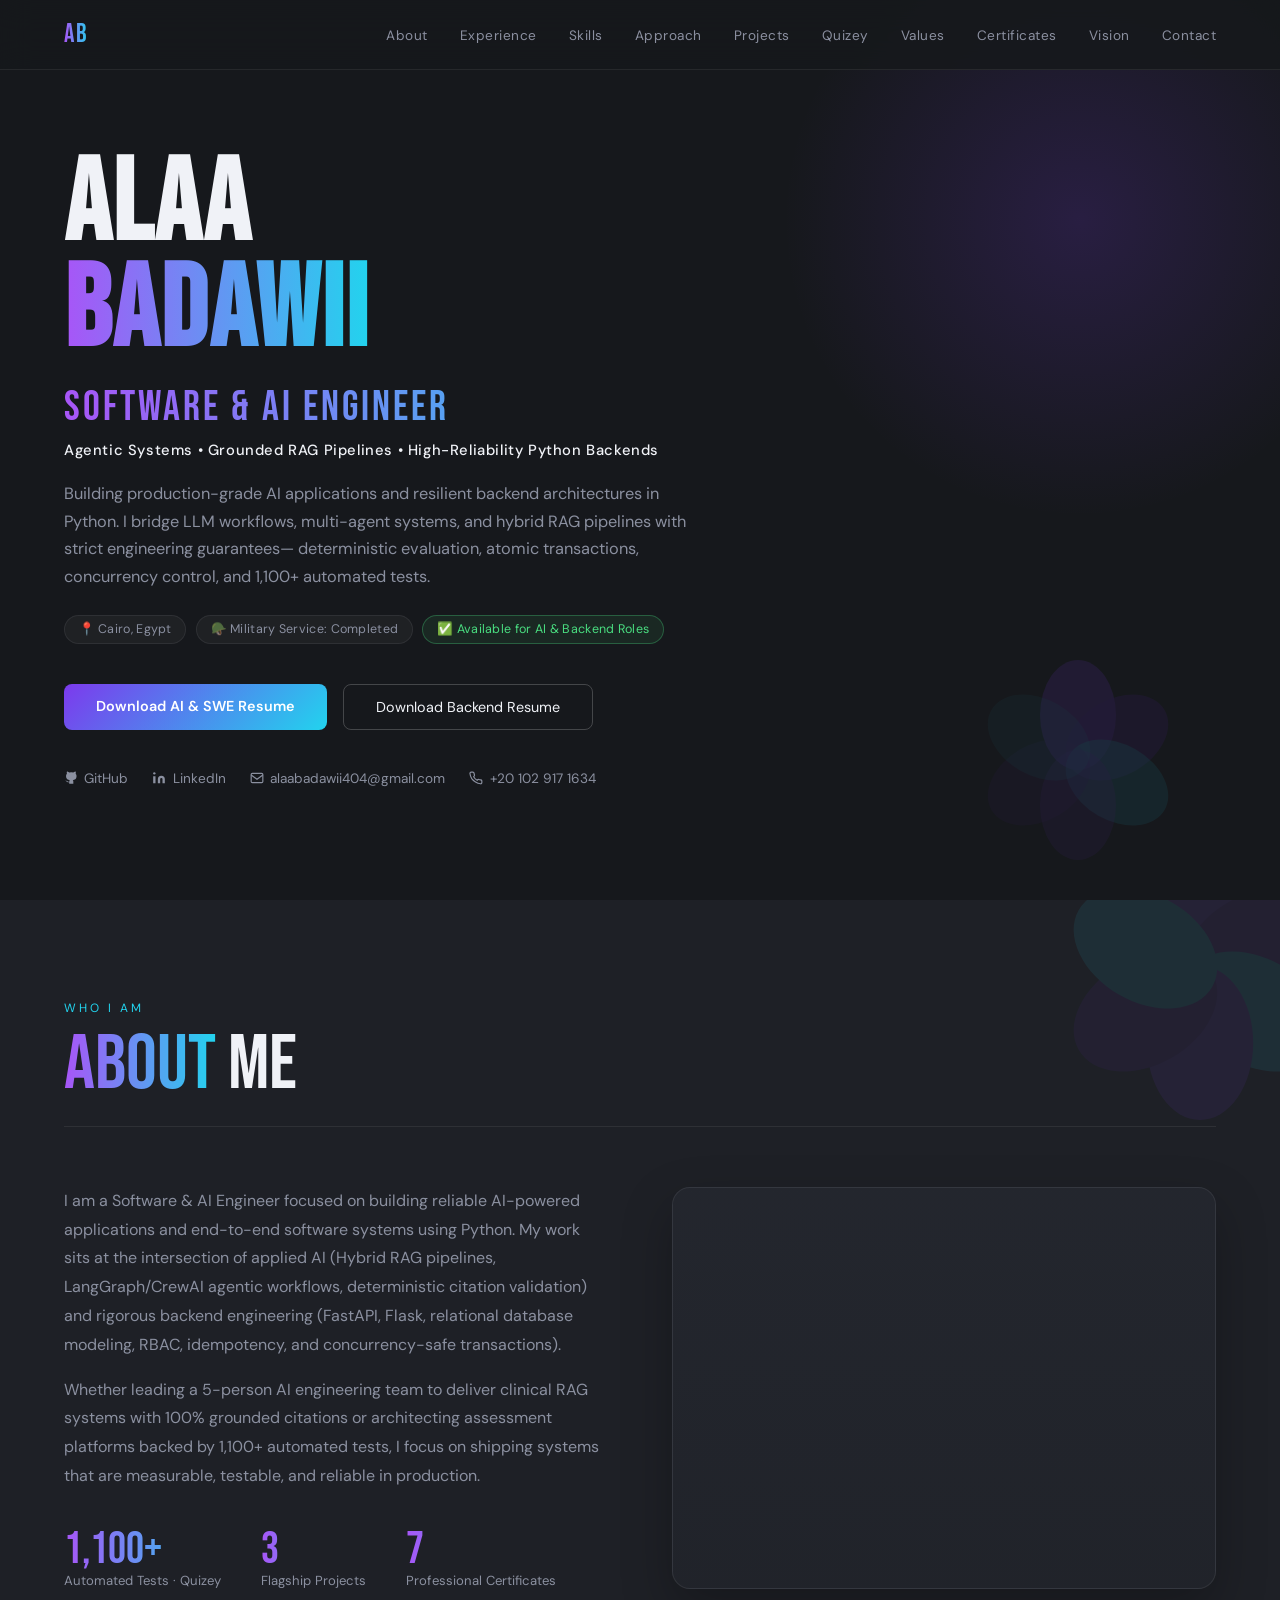
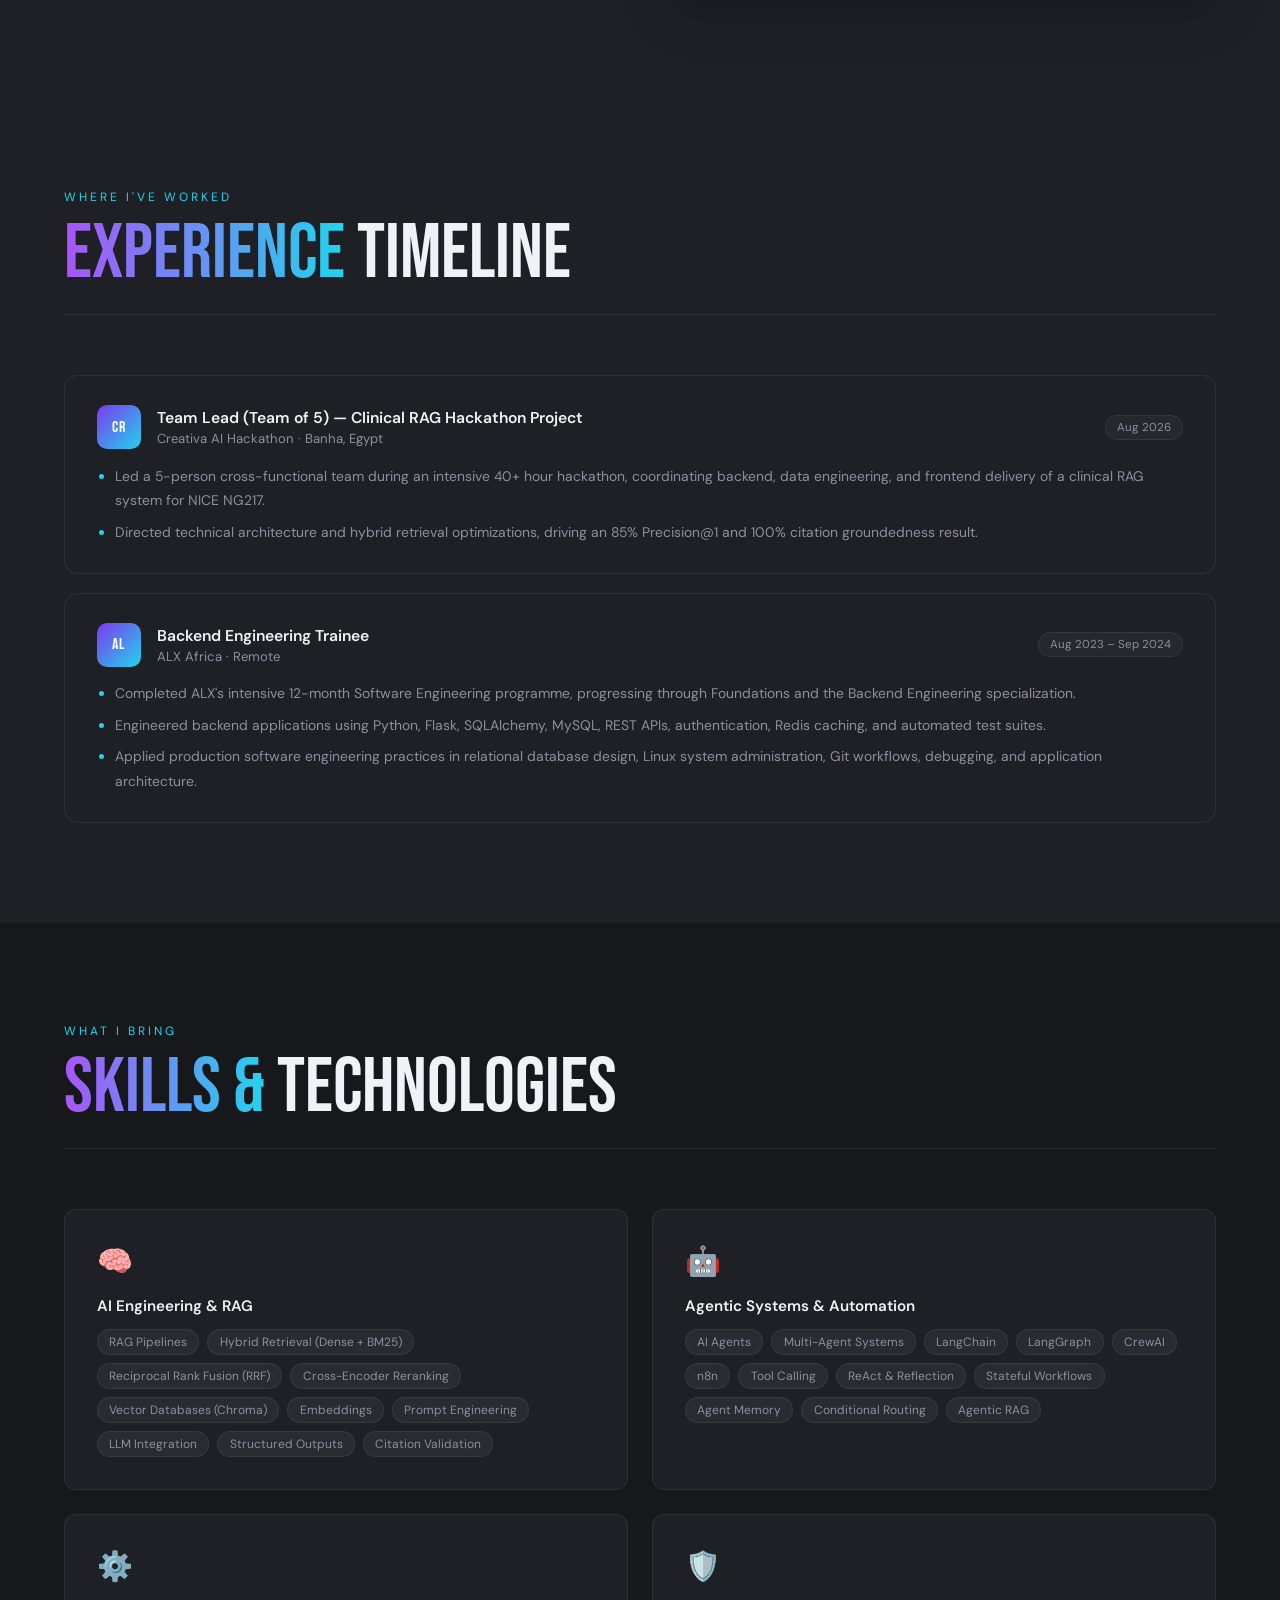
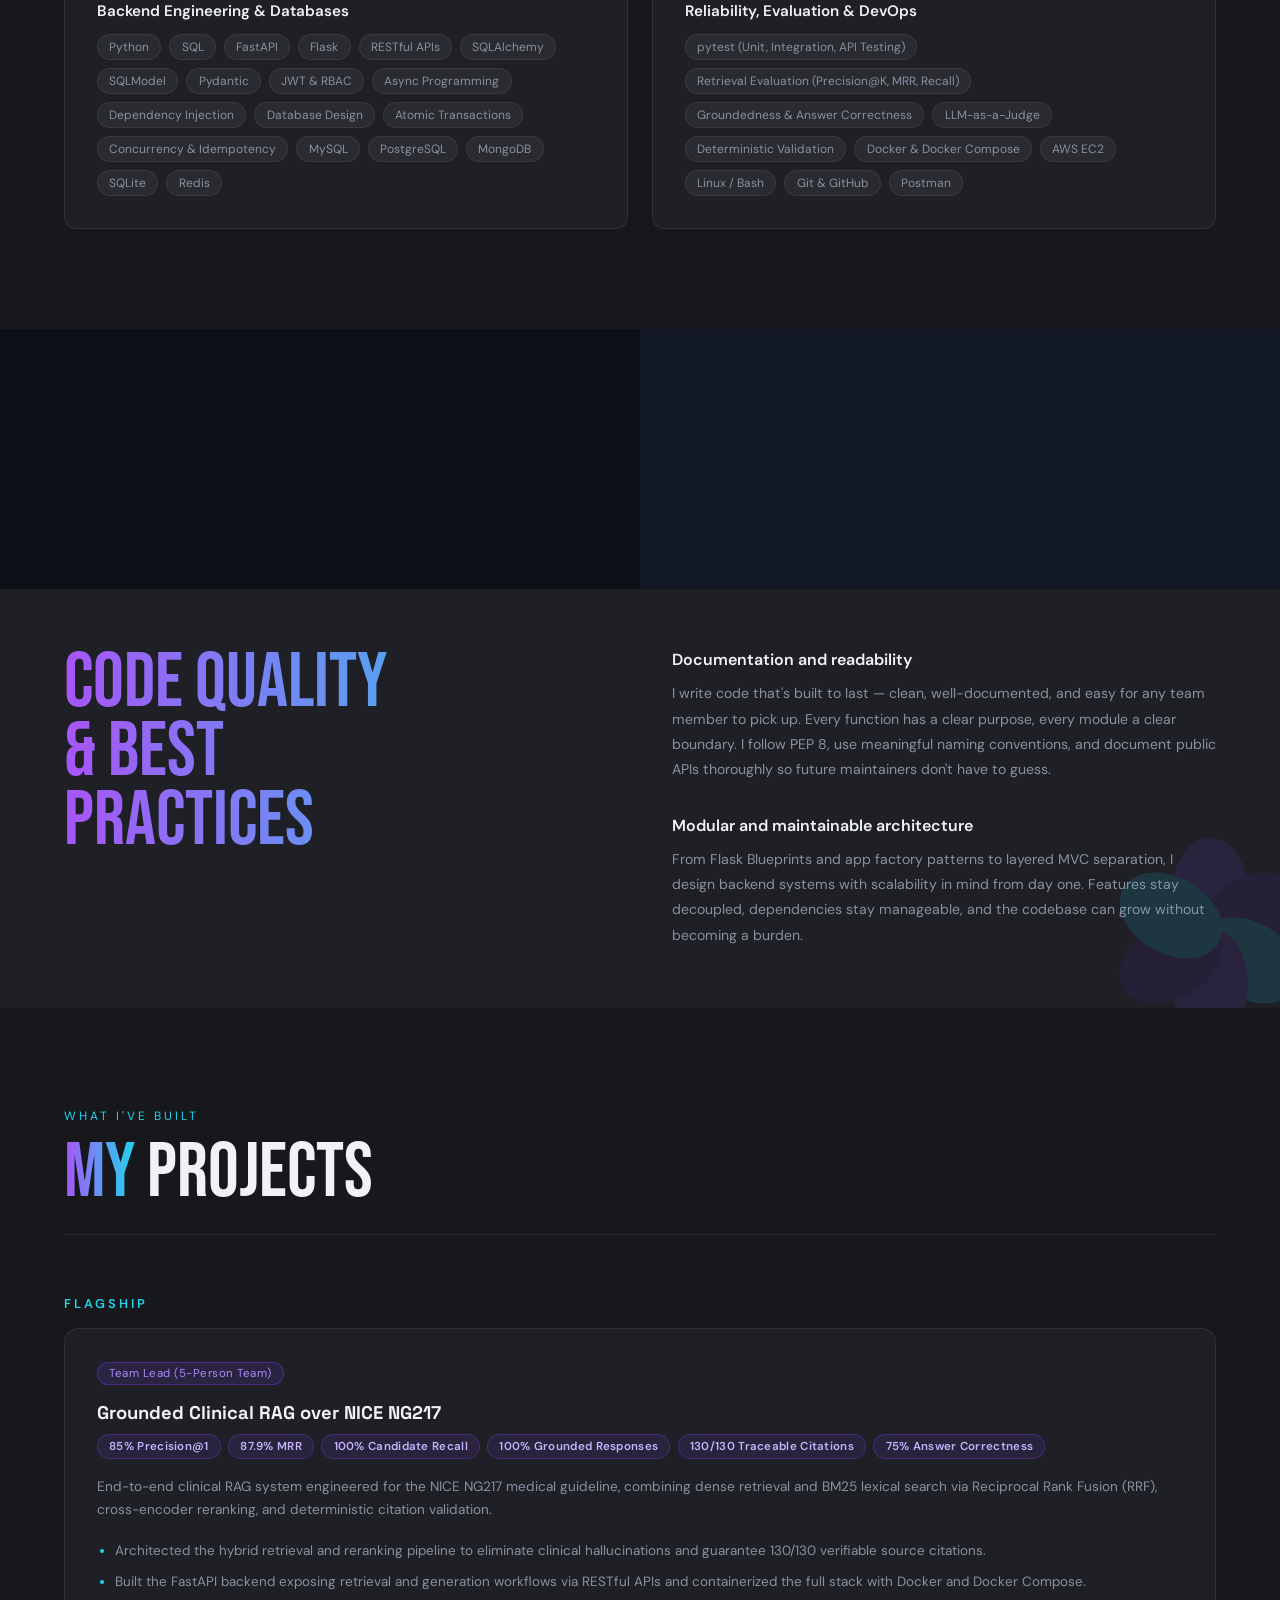
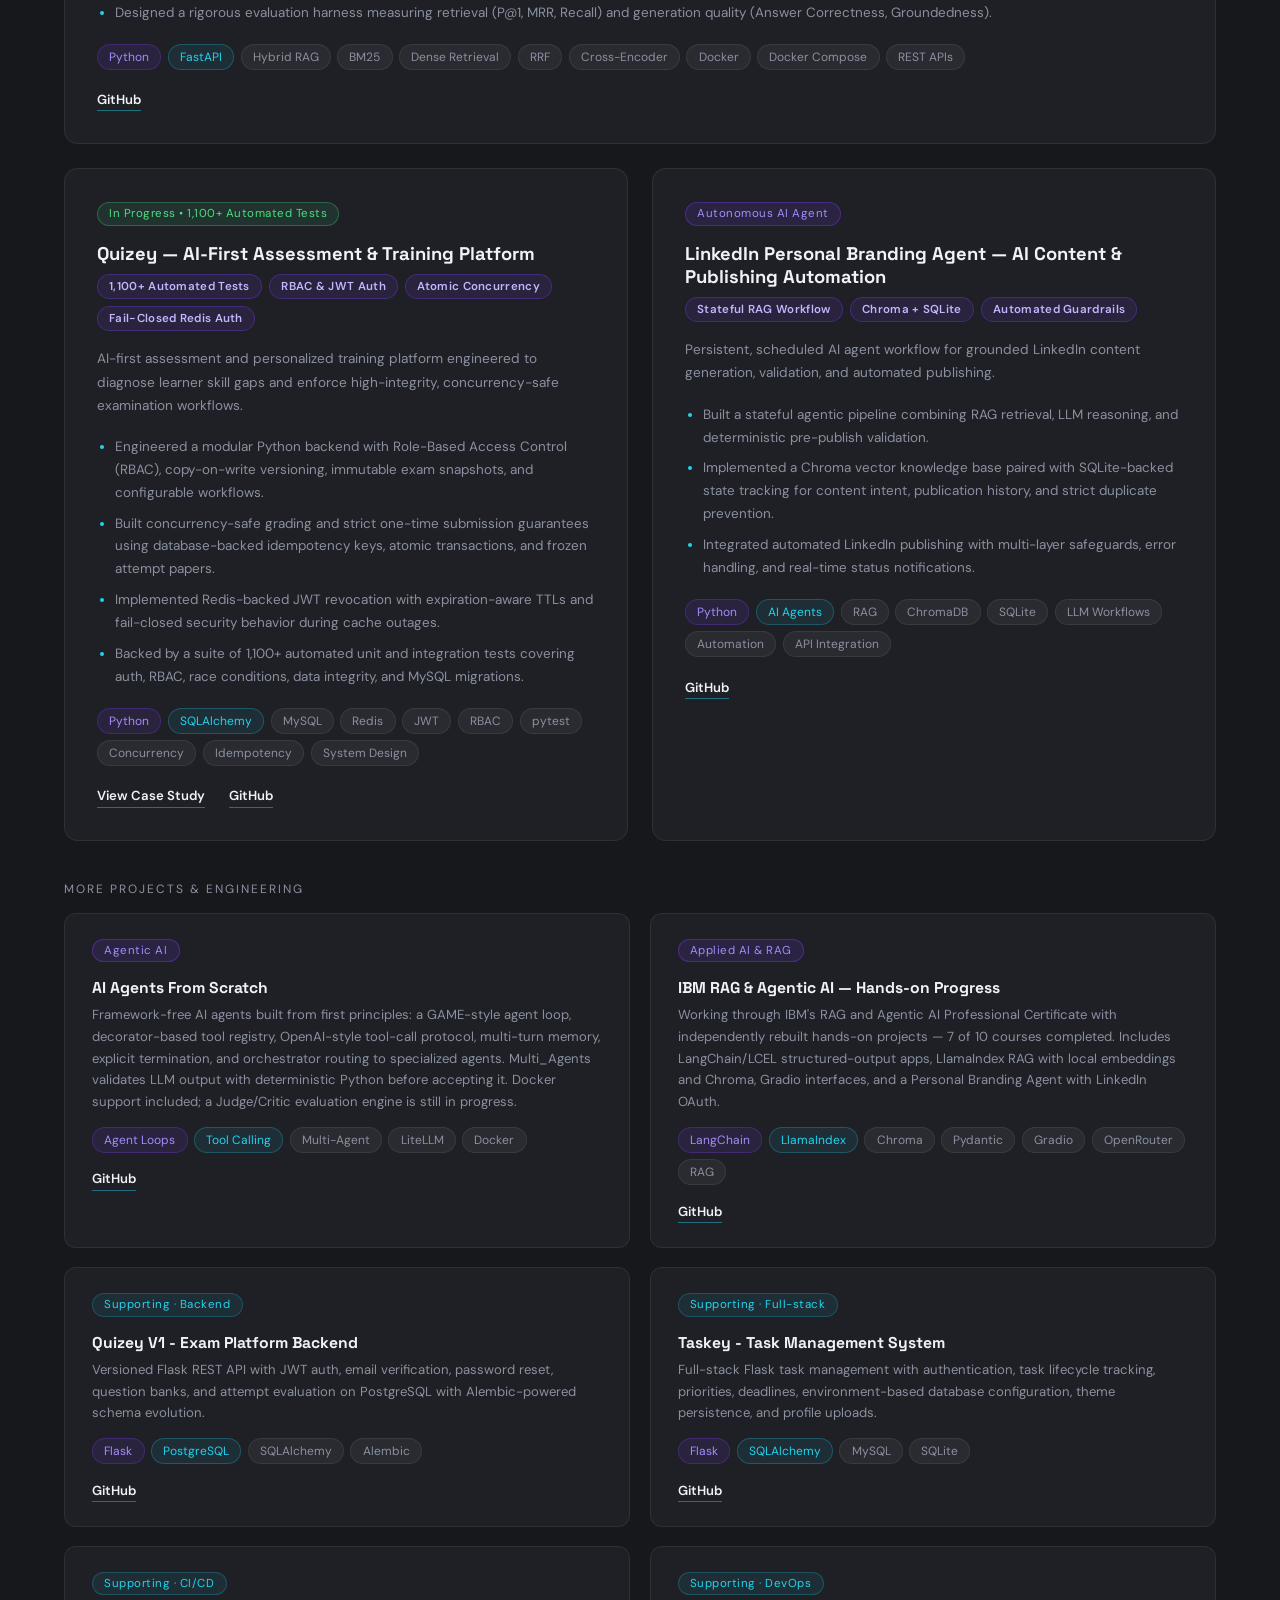
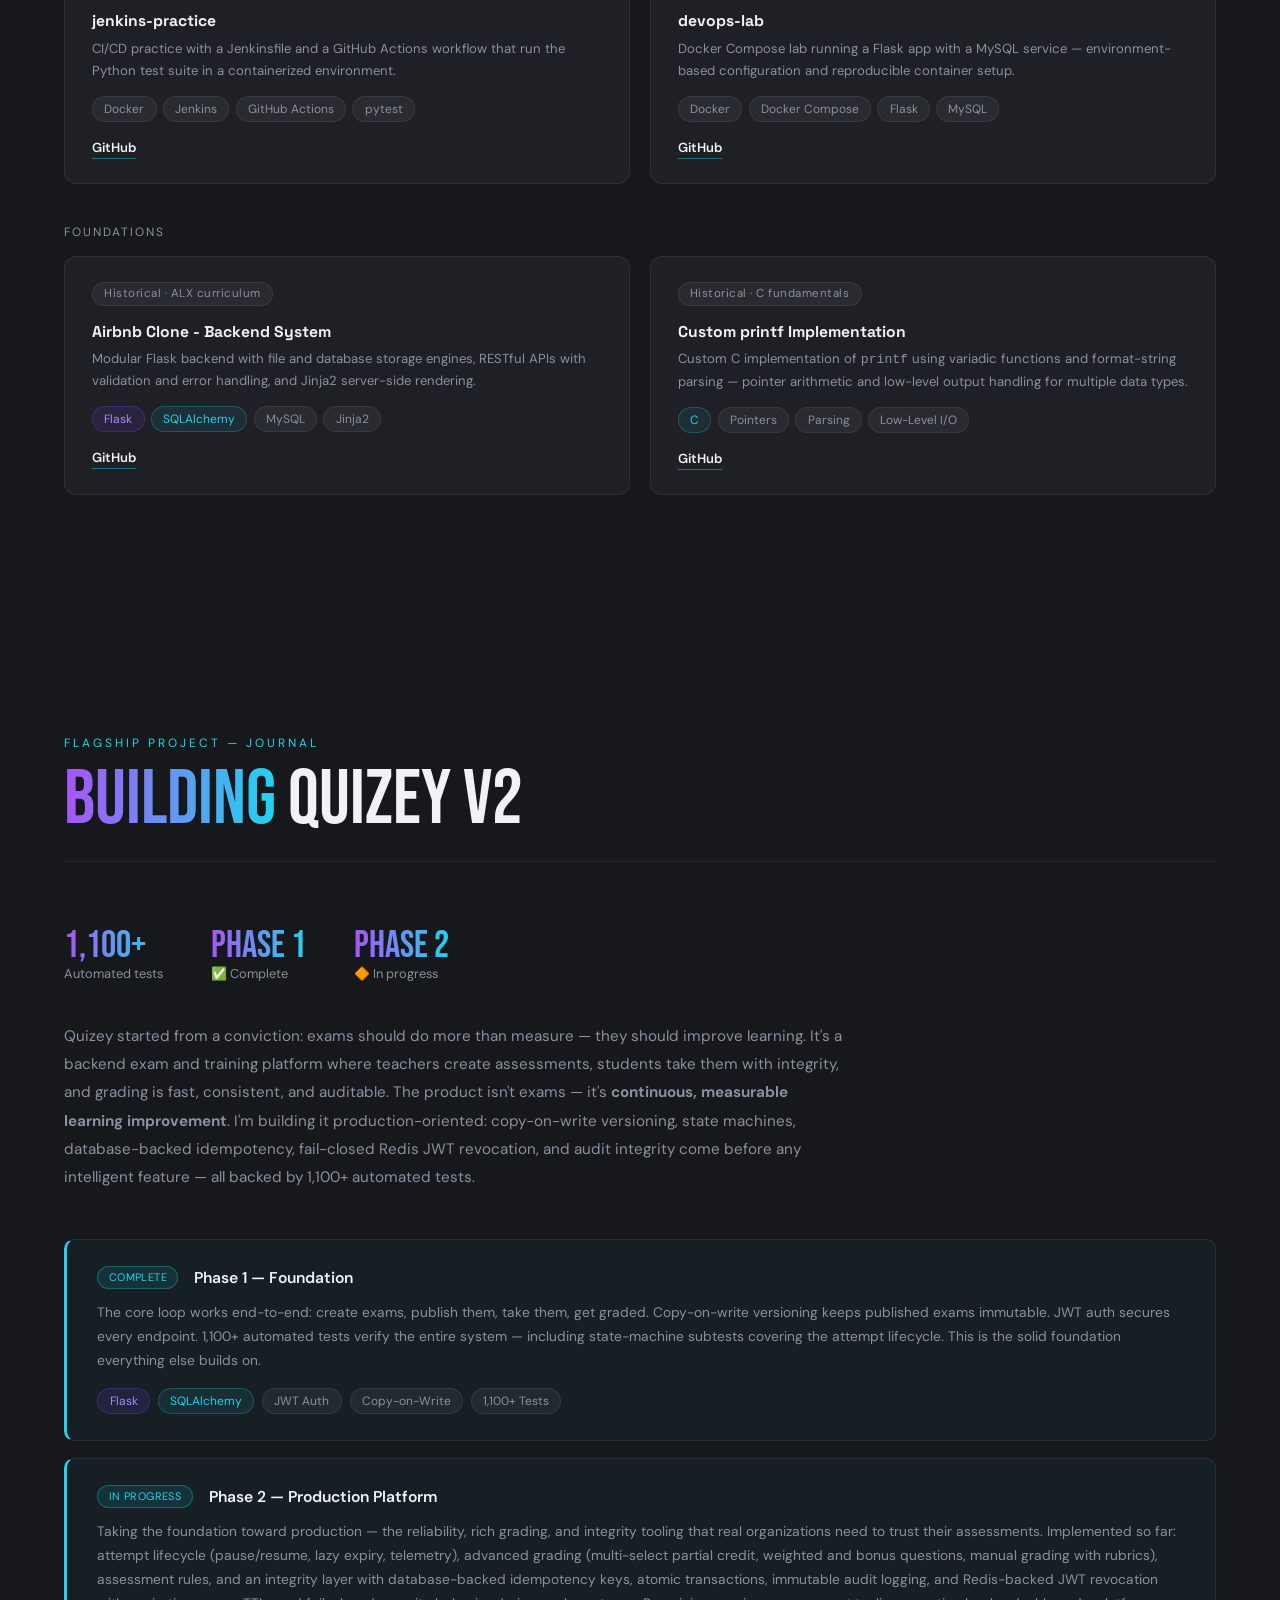
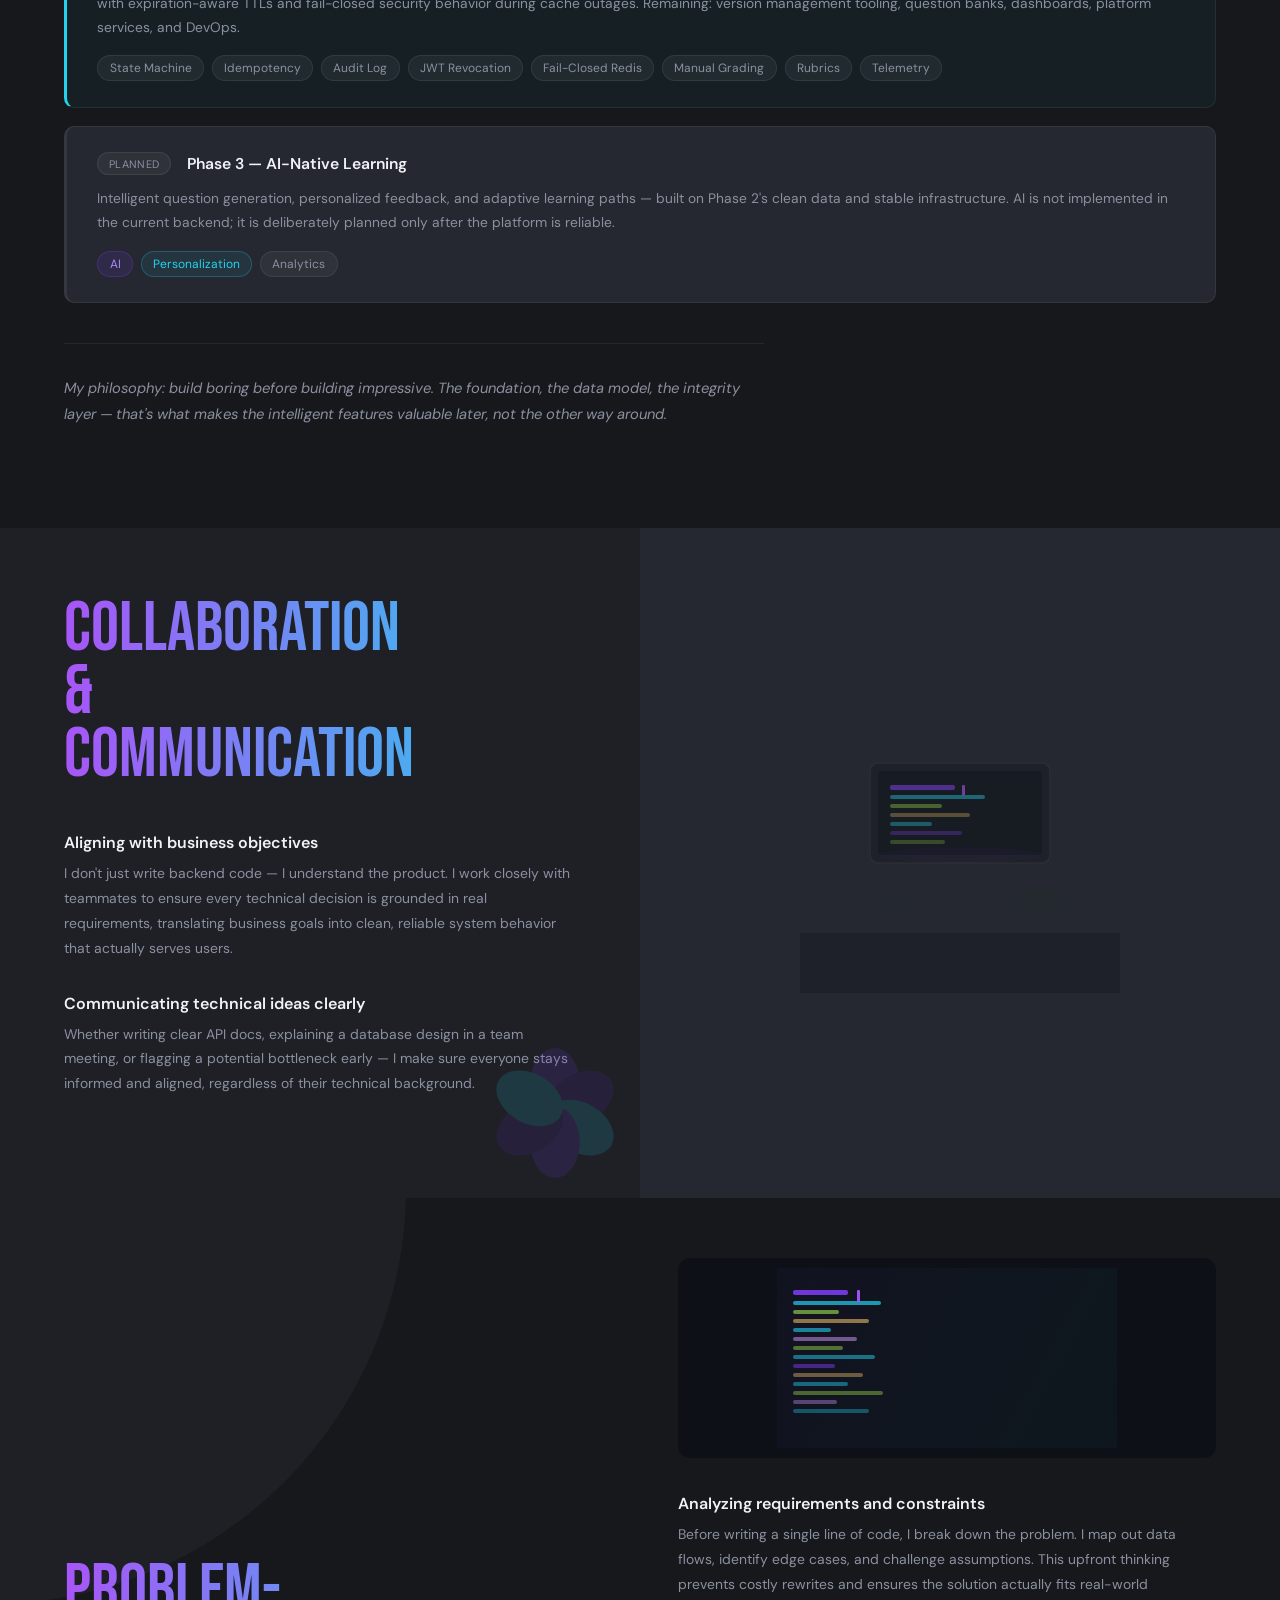
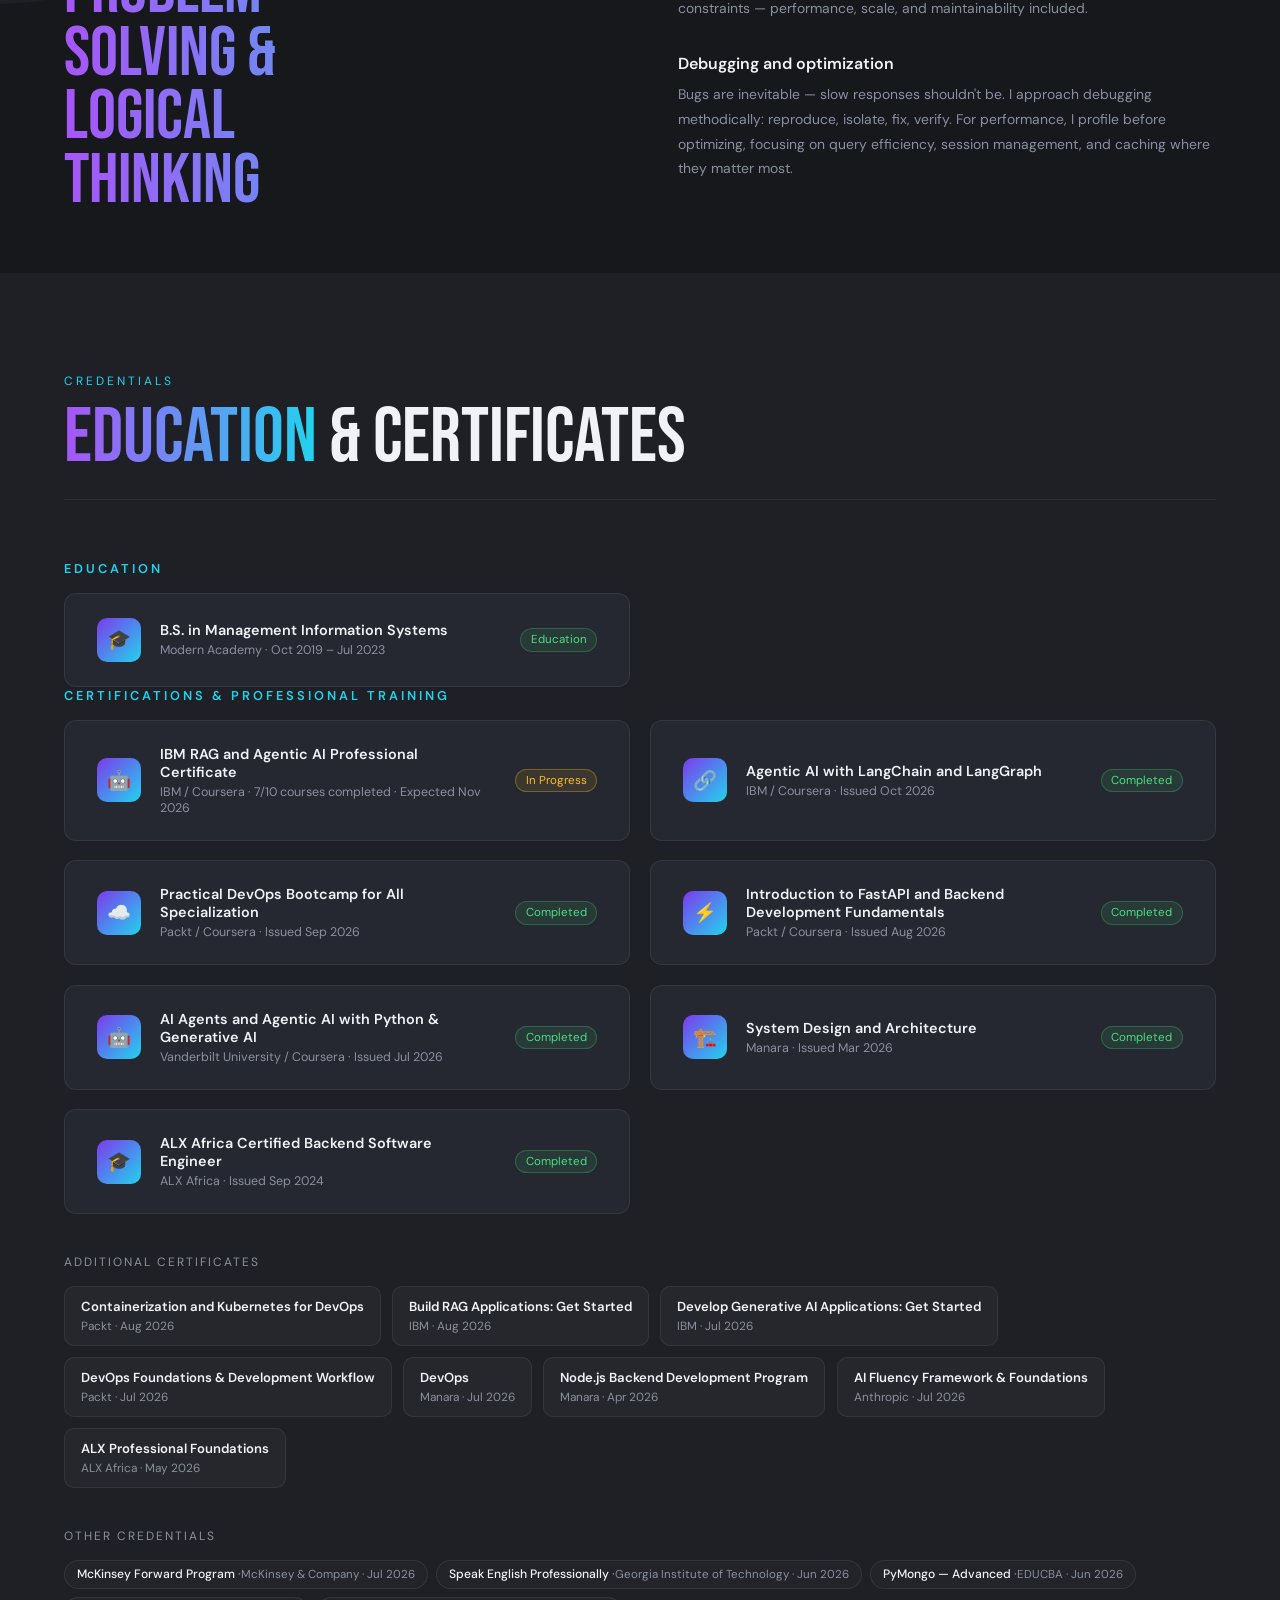
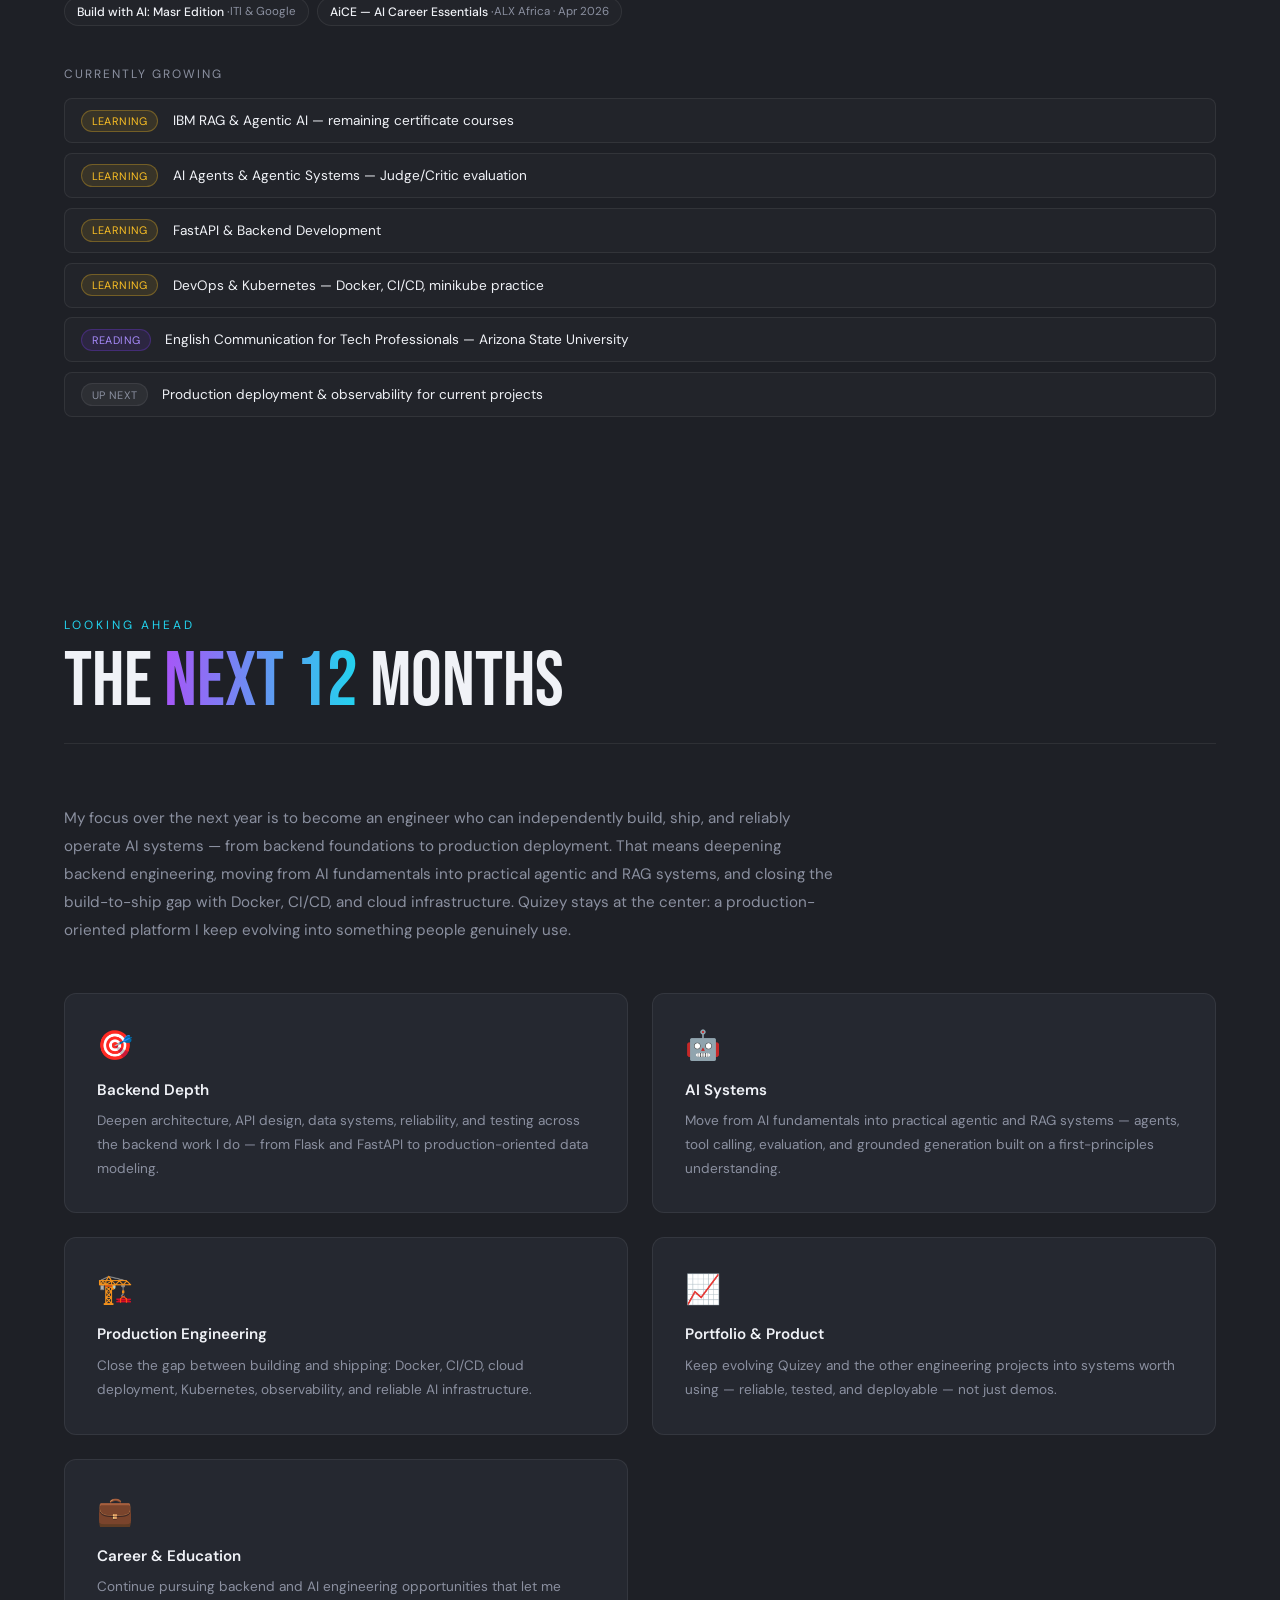
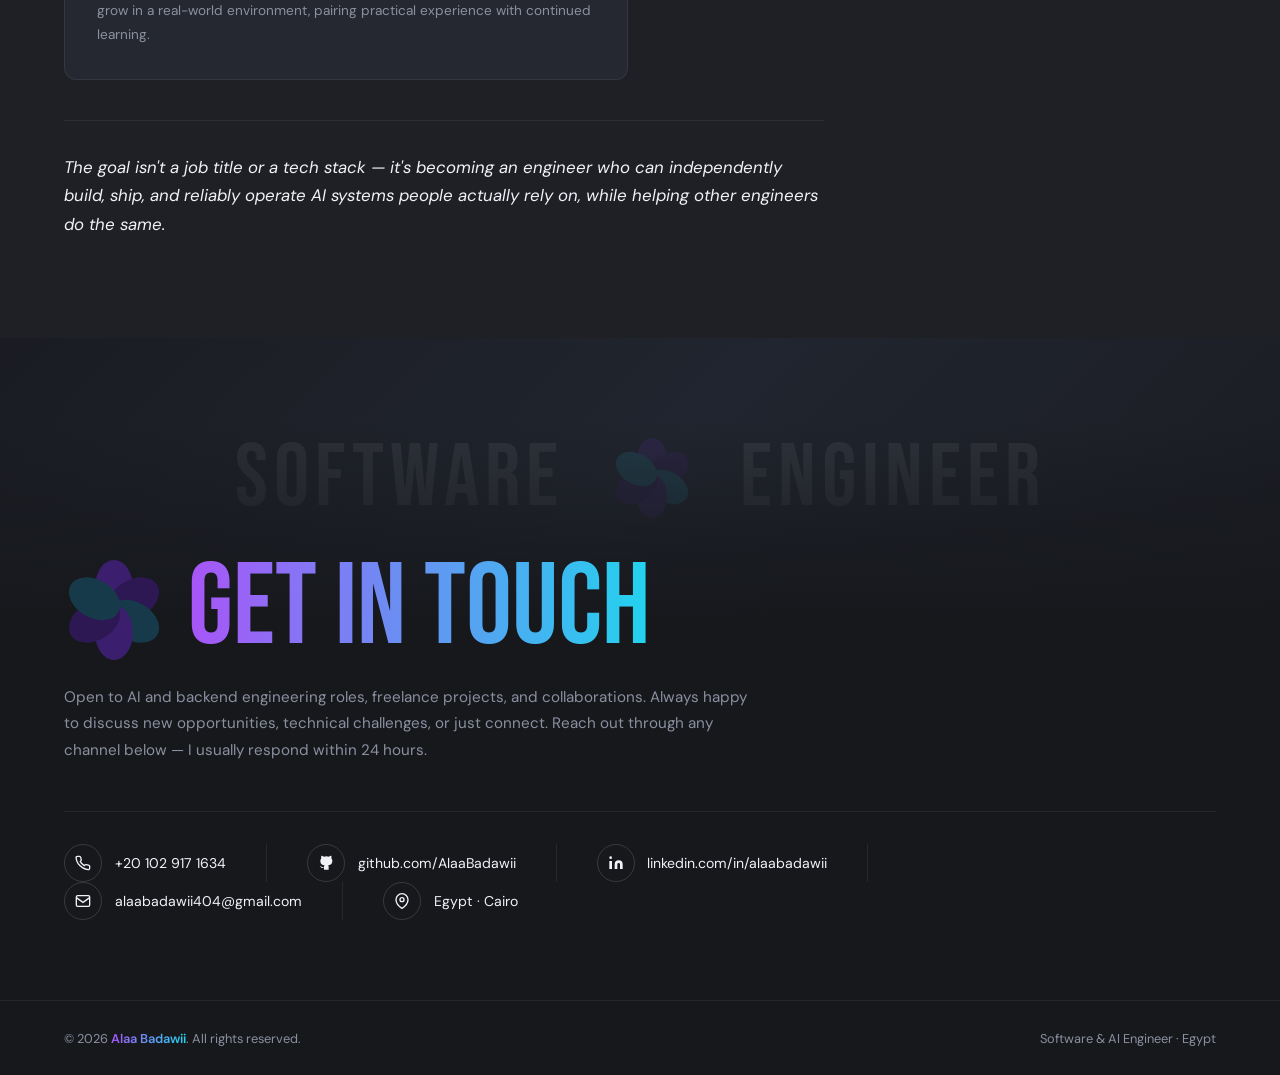
==== commit daac5c77: "UPD: reposition portfolio as Software & AI Engineer with RAG/agent flagships" ====
--- a/index.html
+++ b/index.html
@@ -6,8 +6,18 @@
   <meta name="viewport" content="width=device-width, initial-scale=1.0">
   <link rel="icon" type="image/png" href="images/trans_favicon.png">
   <meta name="description"
-    content="Alaa Badawii — Backend Engineer building production-oriented Python systems, expanding into AI systems, agentic AI, and RAG.">
-  <title>Alaa Badawii — Backend Engineer | AI Systems &amp; Agentic AI</title>
+    content="Portfolio of Alaa Badawii — Software &amp; AI Engineer specializing in production-grade RAG pipelines, Agentic Systems, and high-reliability Python Backend Engineering (FastAPI, Flask, SQL, Docker).">
+  <title>Alaa Badawii | Software &amp; AI Engineer (Agentic Systems, RAG &amp; Python Backend)</title>
+  <meta property="og:type" content="website">
+  <meta property="og:title" content="Alaa Badawii | Software &amp; AI Engineer (Agentic Systems, RAG &amp; Python Backend)">
+  <meta property="og:description"
+    content="Portfolio of Alaa Badawii — Software &amp; AI Engineer specializing in production-grade RAG pipelines, Agentic Systems, and high-reliability Python Backend Engineering (FastAPI, Flask, SQL, Docker).">
+  <meta property="og:url" content="https://alaabadawii.github.io/">
+  <meta property="og:site_name" content="Alaa Badawii">
+  <meta name="twitter:card" content="summary">
+  <meta name="twitter:title" content="Alaa Badawii | Software &amp; AI Engineer (Agentic Systems, RAG &amp; Python Backend)">
+  <meta name="twitter:description"
+    content="Portfolio of Alaa Badawii — Software &amp; AI Engineer specializing in production-grade RAG pipelines, Agentic Systems, and high-reliability Python Backend Engineering (FastAPI, Flask, SQL, Docker).">
   <link rel="preconnect" href="https://fonts.googleapis.com">
   <link
     href="https://fonts.googleapis.com/css2?family=Space+Grotesk:wght@300;400;500;600;700&family=Bebas+Neue&family=DM+Sans:wght@300;400;500&display=swap"
@@ -42,24 +52,39 @@
   <section id="hero">
     <div class="hero-bg-shape"></div>
     <div class="hero-content">
-      <div class="hero-tag">🚀 Open to opportunities</div>
       <h1 class="hero-name">ALAA<br><span>BADAWII</span></h1>
-      <p class="hero-sub">Backend Engineer building production-oriented Python systems — with a growing focus on AI
-        systems, agentic AI, and RAG. I care about architecture, correctness, and reliability: from Flask/FastAPI APIs
-        and SQLAlchemy data modeling to framework-free agents and grounded LLM applications.</p>
+      <div class="hero-role">Software &amp; AI Engineer</div>
+      <div class="hero-tagline">Agentic Systems • Grounded RAG Pipelines • High-Reliability Python Backends</div>
+      <p class="hero-sub">Building production-grade AI applications and resilient backend architectures in Python. I
+        bridge LLM workflows, multi-agent systems, and hybrid RAG pipelines with strict engineering guarantees—
+        deterministic evaluation, atomic transactions, concurrency control, and 1,100+ automated tests.</p>
+      <div class="hero-badges">
+        <span class="hero-badge">📍 Cairo, Egypt</span>
+        <span class="hero-badge">🪖 Military Service: Completed</span>
+        <span class="hero-badge hero-badge-available">✅ Available for AI &amp; Backend Roles</span>
+      </div>
       <div class="hero-cta">
-        <a href="#projects" class="btn-primary">View Projects</a>
-        <a href="https://github.com/AlaaBadawii" target="_blank" class="btn-outline">GitHub Profile</a>
-        <a href="https://drive.google.com/drive/folders/1svf-60hjMWKHx9_0TeOQ2A6fy18WGZ71?usp=drive_link"
-          target="_blank" class="btn-outline">Get Resume</a>
+        <a href="assets/Alaa_Badawii_Software_AI_Engineer.pdf" class="btn-primary" target="_blank"
+          rel="noopener noreferrer" download>Download AI &amp; SWE Resume</a>
+        <a href="assets/AlaaBadawii_Backend_SWE.pdf" class="btn-outline" target="_blank"
+          rel="noopener noreferrer" download>Download Backend Resume</a>
       </div>
       <div class="hero-contacts">
-        <a href="tel:+201029171634">
-          <svg width="14" height="14" viewBox="0 0 24 24" fill="none" stroke="currentColor" stroke-width="2">
+        <a href="https://github.com/AlaaBadawii/" target="_blank" rel="noopener">
+          <svg width="14" height="14" viewBox="0 0 24 24" fill="currentColor">
             <path
-              d="M22 16.92v3a2 2 0 0 1-2.18 2 19.79 19.79 0 0 1-8.63-3.07A19.5 19.5 0 0 1 4.69 13a19.79 19.79 0 0 1-3.07-8.67A2 2 0 0 1 3.61 2h3a2 2 0 0 1 2 1.72c.127.96.361 1.903.7 2.81a2 2 0 0 1-.45 2.11L7.91 9.91a16 16 0 0 0 6.06 6.06l.91-.91a2 2 0 0 1 2.11-.45c.907.339 1.85.573 2.81.7A2 2 0 0 1 22 16.92z" />
+              d="M9 19c-5 1.5-5-2.5-7-3m14 6v-3.87a3.37 3.37 0 0 0-.94-2.61c3.14-.35 6.44-1.54 6.44-7A5.44 5.44 0 0 0 20 4.77 5.07 5.07 0 0 0 19.91 1S18.73.65 16 2.48a13.38 13.38 0 0 0-7 0C6.27.65 5.09 1 5.09 1A5.07 5.07 0 0 0 5 4.77a5.44 5.44 0 0 0-1.5 3.78c0 5.42 3.3 6.61 6.44 7A3.37 3.37 0 0 0 9 18.13V22" />
           </svg>
-          +20 102 917 1634
+          GitHub
+        </a>
+        <a href="https://www.linkedin.com/in/alaabadawii/" target="_blank" rel="noopener">
+          <svg width="14" height="14" viewBox="0 0 24 24" fill="currentColor">
+            <path
+              d="M16 8a6 6 0 0 1 6 6v7h-4v-7a2 2 0 0 0-2-2 2 2 0 0 0-2 2v7h-4v-7a6 6 0 0 1 6-6z" />
+            <rect x="2" y="9" width="4" height="12" />
+            <circle cx="4" cy="4" r="2" />
+          </svg>
+          LinkedIn
         </a>
         <a href="mailto:alaabadawii404@gmail.com">
           <svg width="14" height="14" viewBox="0 0 24 24" fill="none" stroke="currentColor" stroke-width="2">
@@ -67,6 +92,13 @@
             <path d="m2 7 10 7 10-7" />
           </svg>
           alaabadawii404@gmail.com
+        </a>
+        <a href="tel:+201029171634">
+          <svg width="14" height="14" viewBox="0 0 24 24" fill="none" stroke="currentColor" stroke-width="2">
+            <path
+              d="M22 16.92v3a2 2 0 0 1-2.18 2 19.79 19.79 0 0 1-8.63-3.07A19.5 19.5 0 0 1 4.69 13a19.79 19.79 0 0 1-3.07-8.67A2 2 0 0 1 3.61 2h3a2 2 0 0 1 2 1.72c.127.96.361 1.903.7 2.81a2 2 0 0 1-.45 2.11L7.91 9.91a16 16 0 0 0 6.06 6.06l.91-.91a2 2 0 0 1 2.11-.45c.907.339 1.85.573 2.81.7A2 2 0 0 1 22 16.92z" />
+          </svg>
+          +20 102 917 1634
         </a>
       </div>
     </div>
@@ -98,30 +130,26 @@
     <div class="section-divider"></div>
     <div class="about-grid">
       <div class="about-text">
-        <p>I'm a software engineer based in Egypt, focused on Python and backend engineering. I build systems with Flask
-          and FastAPI, design relational data models, and care deeply about architecture, correctness, testing, and
-          reliability — the qualities that let a codebase grow without breaking.</p>
-        <p>My current focus is moving from backend engineering into AI systems. AI Agents From Scratch shows my
-          first-principles understanding of agent loops, tool calling, and multi-agent systems — built without
-          frameworks. My IBM RAG &amp; Agentic AI work applies the same discipline to practical RAG and LLM development
-          with LangChain, LlamaIndex, structured output, and grounded generation.</p>
-        <p>Quizey V2 is my flagship backend project — production-oriented in design: copy-on-write versioning, an
-          ORM-enforced attempt state machine, idempotency, and a test suite of 393 tests. I'm also building DevOps and
-          infrastructure capability (Docker, CI/CD, Kubernetes practice) to close the gap between building systems and
-          shipping them.</p>
+        <p>I am a Software &amp; AI Engineer focused on building reliable AI-powered applications and end-to-end
+          software systems using Python. My work sits at the intersection of applied AI (Hybrid RAG pipelines,
+          LangGraph/CrewAI agentic workflows, deterministic citation validation) and rigorous backend engineering
+          (FastAPI, Flask, relational database modeling, RBAC, idempotency, and concurrency-safe transactions).</p>
+        <p>Whether leading a 5-person AI engineering team to deliver clinical RAG systems with 100% grounded citations
+          or architecting assessment platforms backed by 1,100+ automated tests, I focus on shipping systems that are
+          measurable, testable, and reliable in production.</p>
         <div class="about-stats">
           <div class="stat-item">
-            <div class="stat-num">18</div>
-            <div class="stat-label">Certificates &amp; Credentials</div>
-          </div>
-          <div class="stat-item">
-            <div class="stat-num">393</div>
-            <div class="stat-label">Quizey V2 Tests · current local tree</div>
+            <div class="stat-num">1,100+</div>
+            <div class="stat-label">Automated Tests · Quizey</div>
           </div>
           <div class="stat-item">
             <div class="stat-num">3</div>
             <div class="stat-label">Flagship Projects</div>
           </div>
+          <div class="stat-item">
+            <div class="stat-num">7</div>
+            <div class="stat-label">Professional Certificates</div>
+          </div>
         </div>
       </div>
       <div class="about-photo" aria-label="Developer workspace photo"></div>
@@ -129,24 +157,49 @@
   </section>
 
   <section id="experience">
-    <p class="section-label">Where I'm working</p>
-    <div class="section-title"><span class="grad">Current</span> Experience</div>
+    <p class="section-label">Where I've worked</p>
+    <div class="section-title"><span class="grad">Experience</span> Timeline</div>
     <div class="section-divider"></div>
     <div class="exp-list">
+
+      <div class="exp-card">
+        <div class="exp-card-top">
+          <div class="exp-org">
+            <div class="exp-org-mark">CR</div>
+            <div>
+              <div class="exp-role">Team Lead (Team of 5) — Clinical RAG Hackathon Project</div>
+              <div class="exp-company">Creativa AI Hackathon · Banha, Egypt</div>
+            </div>
+          </div>
+          <span class="exp-status neutral">Aug 2026</span>
+        </div>
+        <ul class="exp-points">
+          <li>Led a 5-person cross-functional team during an intensive 40+ hour hackathon, coordinating backend, data
+            engineering, and frontend delivery of a clinical RAG system for NICE NG217.</li>
+          <li>Directed technical architecture and hybrid retrieval optimizations, driving an 85% Precision@1 and 100%
+            citation groundedness result.</li>
+        </ul>
+      </div>
 
       <div class="exp-card">
         <div class="exp-card-top">
           <div class="exp-org">
             <div class="exp-org-mark">AL</div>
             <div>
-              <div class="exp-role">Code Reviewer <span class="exp-hourly">· Hourly</span></div>
-              <div class="exp-company">Alignerr</div>
+              <div class="exp-role">Backend Engineering Trainee</div>
+              <div class="exp-company">ALX Africa · Remote</div>
             </div>
           </div>
-          <span class="exp-status active">Onboarded · Awaiting first task</span>
-        </div>
-        <p class="exp-desc">Onboarded as an hourly Code Reviewer at Alignerr after passing the interview process.
-          Currently awaiting the first review assignment — specifics will be shared once review work begins.</p>
+          <span class="exp-status neutral">Aug 2023 – Sep 2024</span>
+        </div>
+        <ul class="exp-points">
+          <li>Completed ALX's intensive 12-month Software Engineering programme, progressing through Foundations and
+            the Backend Engineering specialization.</li>
+          <li>Engineered backend applications using Python, Flask, SQLAlchemy, MySQL, REST APIs, authentication, Redis
+            caching, and automated test suites.</li>
+          <li>Applied production software engineering practices in relational database design, Linux system
+            administration, Git workflows, debugging, and application architecture.</li>
+        </ul>
       </div>
 
     </div>
@@ -158,73 +211,44 @@
     <div class="section-divider"></div>
     <div class="skills-grid">
       <div class="skill-card">
-        <div class="skill-card-icon">⚙️</div>
-        <div class="skill-card-title">Backend Development</div>
-        <div class="skill-tags"><span class="tag purple">Flask</span><span class="tag purple">FastAPI</span><span
-            class="tag purple">REST APIs</span><span class="tag purple">Pydantic</span><span
-            class="tag purple">SQLAlchemy</span></div>
-      </div>
-      <div class="skill-card">
-        <div class="skill-card-icon">💾</div>
-        <div class="skill-card-title">Languages &amp; Databases</div>
-        <div class="skill-tags"><span class="tag cyan">Python</span><span class="tag cyan">C</span><span
-            class="tag cyan">MySQL</span><span class="tag cyan">SQLite</span><span
-            class="tag cyan">PostgreSQL</span><span class="tag cyan">MongoDB</span></div>
+        <div class="skill-card-icon">🧠</div>
+        <div class="skill-card-title">AI Engineering &amp; RAG</div>
+        <div class="skill-tags"><span class="tag">RAG Pipelines</span><span class="tag">Hybrid Retrieval (Dense +
+            BM25)</span><span class="tag">Reciprocal Rank Fusion (RRF)</span><span class="tag">Cross-Encoder
+            Reranking</span><span class="tag">Vector Databases (Chroma)</span><span class="tag">Embeddings</span><span
+            class="tag">Prompt Engineering</span><span class="tag">LLM Integration</span><span class="tag">Structured
+            Outputs</span><span class="tag">Citation Validation</span></div>
       </div>
       <div class="skill-card">
         <div class="skill-card-icon">🤖</div>
-        <div class="skill-card-title">AI &amp; Agentic Systems</div>
-        <div class="skill-tags"><span class="tag">AI Agents</span><span class="tag">Agent Loops</span><span
-            class="tag">Tool Calling</span><span class="tag">Multi-Agent Systems</span><span
-            class="tag">Prompt Engineering</span></div>
+        <div class="skill-card-title">Agentic Systems &amp; Automation</div>
+        <div class="skill-tags"><span class="tag">AI Agents</span><span class="tag">Multi-Agent Systems</span><span
+            class="tag">LangChain</span><span class="tag">LangGraph</span><span class="tag">CrewAI</span><span
+            class="tag">n8n</span><span class="tag">Tool Calling</span><span class="tag">ReAct &amp; Reflection</span><span
+            class="tag">Stateful Workflows</span><span class="tag">Agent Memory</span><span class="tag">Conditional
+            Routing</span><span class="tag">Agentic RAG</span></div>
       </div>
       <div class="skill-card">
-        <div class="skill-card-icon">🧠</div>
-        <div class="skill-card-title">RAG &amp; LLM Development</div>
-        <div class="skill-tags"><span class="tag">RAG</span><span class="tag">Embeddings</span><span
-            class="tag">Structured Output</span><span class="tag">Vector Retrieval</span><span
-            class="tag">Grounded Generation</span></div>
+        <div class="skill-card-icon">⚙️</div>
+        <div class="skill-card-title">Backend Engineering &amp; Databases</div>
+        <div class="skill-tags"><span class="tag">Python</span><span class="tag">SQL</span><span
+            class="tag">FastAPI</span><span class="tag">Flask</span><span class="tag">RESTful APIs</span><span
+            class="tag">SQLAlchemy</span><span class="tag">SQLModel</span><span class="tag">Pydantic</span><span
+            class="tag">JWT &amp; RBAC</span><span class="tag">Async Programming</span><span class="tag">Dependency
+            Injection</span><span class="tag">Database Design</span><span class="tag">Atomic Transactions</span><span
+            class="tag">Concurrency &amp; Idempotency</span><span class="tag">MySQL</span><span
+            class="tag">PostgreSQL</span><span class="tag">MongoDB</span><span class="tag">SQLite</span><span
+            class="tag">Redis</span></div>
       </div>
       <div class="skill-card">
-        <div class="skill-card-icon">🌐</div>
-        <div class="skill-card-title">AI Frameworks &amp; Tools</div>
-        <div class="skill-tags"><span class="tag purple">LangChain</span><span class="tag cyan">LlamaIndex</span><span
-            class="tag">Chroma</span><span class="tag">Gradio</span><span class="tag">OpenRouter</span><span
-            class="tag">LiteLLM</span></div>
-      </div>
-      <div class="skill-card">
-        <div class="skill-card-icon">☁️</div>
-        <div class="skill-card-title">DevOps &amp; Infrastructure</div>
-        <div class="skill-tags"><span class="tag">Docker</span><span class="tag">Docker Compose</span><span
-            class="tag">Jenkins</span><span class="tag">GitHub Actions</span><span class="tag">Linux</span><span
-            class="tag">AWS EC2</span><span class="tag">K8s / Minikube · learning</span></div>
-      </div>
-      <div class="skill-card">
-        <div class="skill-card-icon">🏗️</div>
-        <div class="skill-card-title">Core Competencies</div>
-        <div class="skill-tags"><span class="tag">System Design</span><span class="tag">API Design</span><span
-            class="tag">OOP</span><span class="tag">Data Modeling</span><span class="tag">Clean Architecture</span>
-        </div>
-      </div>
-      <div class="skill-card">
-        <div class="skill-card-icon">🧪</div>
-        <div class="skill-card-title">Testing</div>
-        <div class="skill-tags"><span class="tag">Unit Testing</span><span class="tag">Integration Testing</span><span
-            class="tag">API Testing</span><span class="tag">TDD</span><span class="tag">Concurrency Testing</span>
-        </div>
-      </div>
-      <div class="skill-card">
-        <div class="skill-card-icon">🛠️</div>
-        <div class="skill-card-title">Tools &amp; Environment</div>
-        <div class="skill-tags"><span class="tag">Git</span><span class="tag">GitHub</span><span
-            class="tag">Postman</span><span class="tag">Bash</span></div>
-      </div>
-      <div class="skill-card">
-        <div class="skill-card-icon">🤝</div>
-        <div class="skill-card-title">Soft Skills</div>
-        <div class="skill-tags"><span class="tag">Problem Solving</span><span class="tag">Analytical
-            Thinking</span><span class="tag">Collaboration</span><span class="tag">Attention to Detail</span><span
-            class="tag">Self-Learning</span></div>
+        <div class="skill-card-icon">🛡️</div>
+        <div class="skill-card-title">Reliability, Evaluation &amp; DevOps</div>
+        <div class="skill-tags"><span class="tag">pytest (Unit, Integration, API Testing)</span><span class="tag">Retrieval
+            Evaluation (Precision@K, MRR, Recall)</span><span class="tag">Groundedness &amp; Answer
+            Correctness</span><span class="tag">LLM-as-a-Judge</span><span class="tag">Deterministic
+            Validation</span><span class="tag">Docker &amp; Docker Compose</span><span class="tag">AWS EC2</span><span
+            class="tag">Linux / Bash</span><span class="tag">Git &amp; GitHub</span><span class="tag">Postman</span>
+        </div>
       </div>
     </div>
   </section>
@@ -269,54 +293,128 @@
     <div class="certs-sub-label">Flagship</div>
     <div class="projects-grid">
       <div class="project-card featured">
-        <span class="project-badge flagship">Flagship · Backend Engineering · Phase 2 in progress</span>
-        <div class="project-title">Quizey V2 - Production-Oriented Exam &amp; Assessment Backend</div>
-        <p class="project-desc">A backend exam and training platform built for correctness and reliability: copy-on-write
-          exam versioning, an ORM-enforced attempt state machine, idempotency, atomic transactions, immutable audit
-          logging, and a strategy-based grading engine with manual rubric grading. 393 tests passing against the current
-          tree, plus 23 state-machine subtests. AI is planned for Phase 3 and is not implemented in the current backend.
-        </p>
-        <div class="project-stack"><span class="tag purple">Flask</span><span class="tag cyan">SQLAlchemy</span><span
-            class="tag">JWT</span><span class="tag">MySQL</span><span class="tag">Alembic</span><span
-            class="tag">State Machine</span><span class="tag">Idempotency</span></div>
+        <span class="project-badge flagship">Team Lead (5-Person Team)</span>
+        <div class="project-title">Grounded Clinical RAG over NICE NG217</div>
+        <div class="project-metrics">
+          <span class="metric-pill">85% Precision@1</span>
+          <span class="metric-pill">87.9% MRR</span>
+          <span class="metric-pill">100% Candidate Recall</span>
+          <span class="metric-pill">100% Grounded Responses</span>
+          <span class="metric-pill">130/130 Traceable Citations</span>
+          <span class="metric-pill">75% Answer Correctness</span>
+        </div>
+        <p class="project-desc">End-to-end clinical RAG system engineered for the NICE NG217 medical guideline,
+          combining dense retrieval and BM25 lexical search via Reciprocal Rank Fusion (RRF), cross-encoder
+          reranking, and deterministic citation validation.</p>
+        <ul class="project-highlights">
+          <li>Architected the hybrid retrieval and reranking pipeline to eliminate clinical hallucinations and
+            guarantee 130/130 verifiable source citations.</li>
+          <li>Built the FastAPI backend exposing retrieval and generation workflows via RESTful APIs and
+            containerized the full stack with Docker and Docker Compose.</li>
+          <li>Designed a rigorous evaluation harness measuring retrieval (P@1, MRR, Recall) and generation quality
+            (Answer Correctness, Groundedness).</li>
+        </ul>
+        <div class="project-stack"><span class="tag purple">Python</span><span class="tag cyan">FastAPI</span><span
+            class="tag">Hybrid RAG</span><span class="tag">BM25</span><span class="tag">Dense Retrieval</span><span
+            class="tag">RRF</span><span class="tag">Cross-Encoder</span><span class="tag">Docker</span><span
+            class="tag">Docker Compose</span><span class="tag">REST APIs</span></div>
+        <div class="project-actions">
+          <a href="https://github.com/AlaaBadawii/grounded-rag-ng217" target="_blank" rel="noopener"
+            class="project-link">GitHub</a>
+        </div>
+      </div>
+      <div class="project-card">
+        <span class="project-badge active">In Progress • 1,100+ Automated Tests</span>
+        <div class="project-title">Quizey — AI-First Assessment &amp; Training Platform</div>
+        <div class="project-metrics">
+          <span class="metric-pill">1,100+ Automated Tests</span>
+          <span class="metric-pill">RBAC &amp; JWT Auth</span>
+          <span class="metric-pill">Atomic Concurrency</span>
+          <span class="metric-pill">Fail-Closed Redis Auth</span>
+        </div>
+        <p class="project-desc">AI-first assessment and personalized training platform engineered to diagnose learner
+          skill gaps and enforce high-integrity, concurrency-safe examination workflows.</p>
+        <ul class="project-highlights">
+          <li>Engineered a modular Python backend with Role-Based Access Control (RBAC), copy-on-write versioning,
+            immutable exam snapshots, and configurable workflows.</li>
+          <li>Built concurrency-safe grading and strict one-time submission guarantees using database-backed
+            idempotency keys, atomic transactions, and frozen attempt papers.</li>
+          <li>Implemented Redis-backed JWT revocation with expiration-aware TTLs and fail-closed security behavior
+            during cache outages.</li>
+          <li>Backed by a suite of 1,100+ automated unit and integration tests covering auth, RBAC, race
+            conditions, data integrity, and MySQL migrations.</li>
+        </ul>
+        <div class="project-stack"><span class="tag purple">Python</span><span class="tag cyan">SQLAlchemy</span><span
+            class="tag">MySQL</span><span class="tag">Redis</span><span class="tag">JWT</span><span
+            class="tag">RBAC</span><span class="tag">pytest</span><span class="tag">Concurrency</span><span
+            class="tag">Idempotency</span><span class="tag">System Design</span></div>
         <div class="project-actions">
           <a href="#quizey" class="project-link">View Case Study</a>
-          <a href="https://github.com/AlaaBadawii/quizey-platform" target="_blank" class="project-link">Case Study
-            Page</a>
+          <a href="https://github.com/AlaaBadawii/quizey-platform" target="_blank" rel="noopener"
+            class="project-link">GitHub</a>
         </div>
       </div>
       <div class="project-card">
-        <span class="project-badge flagship">Flagship · Agentic AI</span>
-        <div class="project-title">AI Agents From Scratch</div>
-        <p class="project-desc">Framework-free AI agents built from first principles: a GAME-style agent loop,
+        <span class="project-badge flagship">Autonomous AI Agent</span>
+        <div class="project-title">LinkedIn Personal Branding Agent — AI Content &amp; Publishing Automation</div>
+        <div class="project-metrics">
+          <span class="metric-pill">Stateful RAG Workflow</span>
+          <span class="metric-pill">Chroma + SQLite</span>
+          <span class="metric-pill">Automated Guardrails</span>
+        </div>
+        <p class="project-desc">Persistent, scheduled AI agent workflow for grounded LinkedIn content generation,
+          validation, and automated publishing.</p>
+        <ul class="project-highlights">
+          <li>Built a stateful agentic pipeline combining RAG retrieval, LLM reasoning, and deterministic
+            pre-publish validation.</li>
+          <li>Implemented a Chroma vector knowledge base paired with SQLite-backed state tracking for content
+            intent, publication history, and strict duplicate prevention.</li>
+          <li>Integrated automated LinkedIn publishing with multi-layer safeguards, error handling, and real-time
+            status notifications.</li>
+        </ul>
+        <div class="project-stack"><span class="tag purple">Python</span><span class="tag cyan">AI Agents</span><span
+            class="tag">RAG</span><span class="tag">ChromaDB</span><span class="tag">SQLite</span><span
+            class="tag">LLM Workflows</span><span class="tag">Automation</span><span class="tag">API Integration</span>
+        </div>
+        <div class="project-actions">
+          <a href="https://github.com/AlaaBadawii/PersonalBrandingAgent" target="_blank" rel="noopener"
+            class="project-link">GitHub</a>
+        </div>
+      </div>
+    </div>
+
+    <div class="certs-more-label">More projects &amp; engineering</div>
+    <div class="support-grid">
+      <div class="support-card">
+        <span class="project-badge flagship">Agentic AI</span>
+        <div class="support-title">AI Agents From Scratch</div>
+        <p class="support-desc">Framework-free AI agents built from first principles: a GAME-style agent loop,
           decorator-based tool registry, OpenAI-style tool-call protocol, multi-turn memory, explicit termination, and
-          orchestrator routing to specialized agents. Multi_Agents validates LLM output with deterministic Python before
-          accepting it. Docker support included; a Judge/Critic evaluation engine is still in progress.</p>
-        <div class="project-stack"><span class="tag purple">Agent Loops</span><span class="tag cyan">Tool
+          orchestrator routing to specialized agents. Multi_Agents validates LLM output with deterministic Python
+          before accepting it. Docker support included; a Judge/Critic evaluation engine is still in progress.</p>
+        <div class="support-stack"><span class="tag purple">Agent Loops</span><span class="tag cyan">Tool
             Calling</span><span class="tag">Multi-Agent</span><span class="tag">LiteLLM</span><span
             class="tag">Docker</span></div>
-        <div class="project-actions">
-          <a href="https://github.com/AlaaBadawii/AI-Agents" target="_blank" class="project-link">GitHub</a>
-        </div>
-      </div>
-      <div class="project-card">
-        <span class="project-badge flagship">Flagship · Applied AI &amp; RAG</span>
-        <div class="project-title">IBM RAG &amp; Agentic AI — Hands-on Progress</div>
-        <p class="project-desc">Working through IBM's RAG and Agentic AI Professional Certificate with independently
-          rebuilt hands-on projects. 2 of 10 courses completed, Course 3 in progress. Includes LangChain/LCEL
-          structured-output apps, LlamaIndex RAG with local embeddings and Chroma, Gradio interfaces, and a Personal
-          Branding Agent with LinkedIn OAuth.</p>
-        <div class="project-stack"><span class="tag purple">LangChain</span><span class="tag cyan">LlamaIndex</span><span
+        <div class="support-actions">
+          <a href="https://github.com/AlaaBadawii/AI-Agents" target="_blank" rel="noopener"
+            class="project-link">GitHub</a>
+        </div>
+      </div>
+      <div class="support-card">
+        <span class="project-badge flagship">Applied AI &amp; RAG</span>
+        <div class="support-title">IBM RAG &amp; Agentic AI — Hands-on Progress</div>
+        <p class="support-desc">Working through IBM's RAG and Agentic AI Professional Certificate with independently
+          rebuilt hands-on projects — 7 of 10 courses completed. Includes LangChain/LCEL structured-output apps,
+          LlamaIndex RAG with local embeddings and Chroma, Gradio interfaces, and a Personal Branding Agent with
+          LinkedIn OAuth.</p>
+        <div class="support-stack"><span class="tag purple">LangChain</span><span class="tag cyan">LlamaIndex</span><span
             class="tag">Chroma</span><span class="tag">Pydantic</span><span class="tag">Gradio</span><span
             class="tag">OpenRouter</span><span class="tag">RAG</span></div>
-        <div class="project-actions">
-          <a href="https://github.com/AlaaBadawii/IBM-RAG-Agentic-AI" target="_blank" class="project-link">GitHub</a>
-        </div>
-      </div>
-    </div>
-
-    <div class="certs-more-label">Supporting engineering</div>
-    <div class="support-grid">
+        <div class="support-actions">
+          <a href="https://github.com/AlaaBadawii/IBM-RAG-Agentic-AI" target="_blank" rel="noopener"
+            class="project-link">GitHub</a>
+        </div>
+      </div>
       <div class="support-card">
         <span class="project-badge support">Supporting · Backend</span>
         <div class="support-title">Quizey V1 - Exam Platform Backend</div>
@@ -397,8 +495,8 @@
 
     <div class="quizey-status">
       <div class="quizey-status-item">
-        <div class="quizey-status-num">393</div>
-        <div class="quizey-status-label">Tests passing · current local tree</div>
+        <div class="quizey-status-num">1,100+</div>
+        <div class="quizey-status-label">Automated tests</div>
       </div>
       <div class="quizey-status-item">
         <div class="quizey-status-num">Phase 1</div>
@@ -413,8 +511,9 @@
     <p class="quizey-intro">Quizey started from a conviction: exams should do more than measure — they should improve
       learning. It's a backend exam and training platform where teachers create assessments, students take them with
       integrity, and grading is fast, consistent, and auditable. The product isn't exams — it's <strong>continuous,
-        measurable learning improvement</strong>. I'm building it production-oriented: versioning, state machines,
-      idempotency, and audit integrity come before any intelligent feature.</p>
+        measurable learning improvement</strong>. I'm building it production-oriented: copy-on-write versioning, state
+      machines, database-backed idempotency, fail-closed Redis JWT revocation, and audit integrity come before any
+      intelligent feature — all backed by 1,100+ automated tests.</p>
 
     <div class="quizey-phases">
 
@@ -424,12 +523,12 @@
           <div class="quizey-phase-title">Phase 1 — Foundation</div>
         </div>
         <p class="quizey-phase-text">The core loop works end-to-end: create exams, publish them, take them, get graded.
-          Copy-on-write versioning keeps published exams immutable. JWT auth secures every endpoint. 393 tests verify
-          the entire system — including 23 state-machine subtests covering the attempt lifecycle. This is the solid
-          foundation everything else builds on.</p>
+          Copy-on-write versioning keeps published exams immutable. JWT auth secures every endpoint. 1,100+ automated
+          tests verify the entire system — including state-machine subtests covering the attempt lifecycle. This is
+          the solid foundation everything else builds on.</p>
         <div class="quizey-phase-tags">
           <span class="tag purple">Flask</span><span class="tag cyan">SQLAlchemy</span><span class="tag">JWT
-            Auth</span><span class="tag">Copy-on-Write</span><span class="tag">393 Tests</span>
+            Auth</span><span class="tag">Copy-on-Write</span><span class="tag">1,100+ Tests</span>
         </div>
       </div>
 
@@ -441,13 +540,15 @@
         <p class="quizey-phase-text">Taking the foundation toward production — the reliability, rich grading, and
           integrity tooling that real organizations need to trust their assessments. Implemented so far: attempt
           lifecycle (pause/resume, lazy expiry, telemetry), advanced grading (multi-select partial credit, weighted and
-          bonus questions, manual grading with rubrics), assessment rules, and an integrity layer with idempotency,
-          atomic transactions, and immutable audit logging. Remaining: version management tooling, question banks,
-          dashboards, platform services, and DevOps.</p>
+          bonus questions, manual grading with rubrics), assessment rules, and an integrity layer with database-backed
+          idempotency keys, atomic transactions, immutable audit logging, and Redis-backed JWT revocation with
+          expiration-aware TTLs and fail-closed security behavior during cache outages. Remaining: version management
+          tooling, question banks, dashboards, platform services, and DevOps.</p>
         <div class="quizey-phase-tags">
           <span class="tag">State Machine</span><span class="tag">Idempotency</span><span
-            class="tag">Audit Log</span><span class="tag">Manual Grading</span><span class="tag">Rubrics</span><span
-            class="tag">Telemetry</span>
+            class="tag">Audit Log</span><span class="tag">JWT Revocation</span><span
+            class="tag">Fail-Closed Redis</span><span class="tag">Manual Grading</span><span
+            class="tag">Rubrics</span><span class="tag">Telemetry</span>
         </div>
       </div>
 
@@ -582,74 +683,78 @@
       <div class="cert-card">
         <div class="cert-icon">🎓</div>
         <div>
-          <div class="cert-name">B.Sc. Management Information Systems</div>
-          <div class="cert-org">Modern Academy · 10/2019 – 07/2023</div>
+          <div class="cert-name">B.S. in Management Information Systems</div>
+          <div class="cert-org">Modern Academy · Oct 2019 – Jul 2023</div>
         </div><span class="cert-status">Education</span>
       </div>
+    </div>
+
+    <div class="certs-sub-label">Certifications &amp; Professional Training</div>
+
+    <div class="certs-featured">
       <div class="cert-card">
-        <div class="cert-icon">🎓</div>
+        <div class="cert-icon">🤖</div>
         <div>
-          <div class="cert-name">ALX Software Engineering Program</div>
-          <div class="cert-org">Backend Specialization · ALX Africa · 09/2023 – 10/2024</div>
+          <div class="cert-name">IBM RAG and Agentic AI Professional Certificate</div>
+          <div class="cert-org">IBM / Coursera · 7/10 courses completed · Expected Nov 2026</div>
+        </div><span class="cert-status progress">In Progress</span>
+      </div>
+      <div class="cert-card">
+        <div class="cert-icon">🔗</div>
+        <div>
+          <div class="cert-name">Agentic AI with LangChain and LangGraph</div>
+          <div class="cert-org">IBM / Coursera · Issued Oct 2026</div>
         </div><span class="cert-status">Completed</span>
       </div>
-    </div>
-
-    <div class="certs-sub-label">Certificates &amp; Credentials — 18</div>
-
-    <div class="certs-featured">
+      <div class="cert-card">
+        <div class="cert-icon">☁️</div>
+        <div>
+          <div class="cert-name">Practical DevOps Bootcamp for All Specialization</div>
+          <div class="cert-org">Packt / Coursera · Issued Sep 2026</div>
+        </div><span class="cert-status">Completed</span>
+      </div>
       <div class="cert-card">
         <div class="cert-icon">⚡</div>
         <div>
           <div class="cert-name">Introduction to FastAPI and Backend Development Fundamentals</div>
-          <div class="cert-org">Packt · Issued Aug 2026</div>
-        </div><span class="cert-status">Completed</span>
-      </div>
-      <div class="cert-card">
-        <div class="cert-icon">☁️</div>
-        <div>
-          <div class="cert-name">Containerization and Kubernetes for DevOps</div>
-          <div class="cert-org">Packt · Issued Aug 2026</div>
-        </div><span class="cert-status">Completed</span>
-      </div>
-      <div class="cert-card">
-        <div class="cert-icon">🧠</div>
-        <div>
-          <div class="cert-name">Build RAG Applications: Get Started</div>
-          <div class="cert-org">IBM · Issued Aug 2026</div>
+          <div class="cert-org">Packt / Coursera · Issued Aug 2026</div>
         </div><span class="cert-status">Completed</span>
       </div>
       <div class="cert-card">
         <div class="cert-icon">🤖</div>
         <div>
-          <div class="cert-name">AI Agents and Agentic AI Architecture in Python</div>
-          <div class="cert-org">Vanderbilt University · Issued Jul 2026</div>
+          <div class="cert-name">AI Agents and Agentic AI with Python &amp; Generative AI</div>
+          <div class="cert-org">Vanderbilt University / Coursera · Issued Jul 2026</div>
         </div><span class="cert-status">Completed</span>
       </div>
       <div class="cert-card">
-        <div class="cert-icon">✨</div>
+        <div class="cert-icon">🏗️</div>
         <div>
-          <div class="cert-name">Develop Generative AI Applications: Get Started</div>
-          <div class="cert-org">IBM · Issued Jul 2026</div>
+          <div class="cert-name">System Design and Architecture</div>
+          <div class="cert-org">Manara · Issued Mar 2026</div>
         </div><span class="cert-status">Completed</span>
       </div>
       <div class="cert-card">
-        <div class="cert-icon">🛠️</div>
+        <div class="cert-icon">🎓</div>
         <div>
-          <div class="cert-name">DevOps Foundations &amp; Development Workflow</div>
-          <div class="cert-org">Packt · Issued Jul 2026</div>
+          <div class="cert-name">ALX Africa Certified Backend Software Engineer</div>
+          <div class="cert-org">ALX Africa · Issued Sep 2024</div>
         </div><span class="cert-status">Completed</span>
       </div>
     </div>
 
     <div class="certs-more-label">Additional certificates</div>
     <div class="certs-more">
+      <div class="cert-pill"><span class="cert-pill-name">Containerization and Kubernetes for DevOps</span><span
+          class="cert-pill-org">Packt · Aug 2026</span></div>
+      <div class="cert-pill"><span class="cert-pill-name">Build RAG Applications: Get Started</span><span
+          class="cert-pill-org">IBM · Aug 2026</span></div>
+      <div class="cert-pill"><span class="cert-pill-name">Develop Generative AI Applications: Get Started</span><span
+          class="cert-pill-org">IBM · Jul 2026</span></div>
+      <div class="cert-pill"><span class="cert-pill-name">DevOps Foundations &amp; Development Workflow</span><span
+          class="cert-pill-org">Packt · Jul 2026</span></div>
       <div class="cert-pill"><span class="cert-pill-name">DevOps</span><span
           class="cert-pill-org">Manara · Jul 2026</span></div>
-      <div class="cert-pill"><span class="cert-pill-name">AI Agents and Agentic AI with Python &amp; Generative
-          AI</span><span class="cert-pill-org">Vanderbilt University · Jun 2026</span></div>
-      <div class="cert-pill"><span class="cert-pill-name">System Design &amp; Architecture Certificate</span><span
-          class="cert-pill-org">Manara · Mar 2026</span></div>
       <div class="cert-pill"><span class="cert-pill-name">Node.js Backend Development Program</span><span
           class="cert-pill-org">Manara · Apr 2026</span></div>
       <div class="cert-pill"><span class="cert-pill-name">AI Fluency Framework &amp; Foundations</span><span
@@ -670,25 +775,12 @@
           class="cert-pill-org">ITI &amp; Google</span></div>
       <div class="cert-pill compact"><span class="cert-pill-name">AiCE — AI Career Essentials</span><span
           class="cert-pill-org">ALX Africa · Apr 2026</span></div>
-      <div class="cert-pill compact"><span class="cert-pill-name">ALX Africa — Certified Backend Software
-          Engineer</span><span class="cert-pill-org">ALX Africa · Oct 2024</span></div>
-    </div>
-
-    <div class="certs-more-label">In progress</div>
-    <div class="certs-featured">
-      <div class="cert-card">
-        <div class="cert-icon">🤖</div>
-        <div>
-          <div class="cert-name">IBM RAG and Agentic AI Professional Certificate</div>
-          <div class="cert-org">IBM · Courses 1–2 completed · Course 3 in progress</div>
-        </div><span class="cert-status progress">In Progress</span>
-      </div>
     </div>
 
     <div class="certs-more-label">Currently growing</div>
     <div class="growing-row">
       <div class="growing-item"><span class="growing-tag learning">Learning</span><span class="growing-text">IBM RAG
-          &amp; Agentic AI — Course 3: Vector Databases for RAG</span></div>
+          &amp; Agentic AI — remaining certificate courses</span></div>
       <div class="growing-item"><span class="growing-tag learning">Learning</span><span class="growing-text">AI Agents
           &amp; Agentic Systems — Judge/Critic evaluation</span></div>
       <div class="growing-item"><span class="growing-tag learning">Learning</span><span class="growing-text">FastAPI
@@ -787,9 +879,9 @@
         <div class="contact-big-title">Get In Touch</div>
       </div>
 
-      <p class="contact-tagline">Open to backend engineering roles, freelance projects, and collaborations. Always happy
-        to discuss new opportunities, technical challenges, or just connect. Reach out through any channel below — I
-        usually respond within 24 hours.</p>
+      <p class="contact-tagline">Open to AI and backend engineering roles, freelance projects, and collaborations.
+        Always happy to discuss new opportunities, technical challenges, or just connect. Reach out through any channel
+        below — I usually respond within 24 hours.</p>
 
       <div class="contact-bar">
         <a href="tel:+201029171634" class="cbar-item">
@@ -800,12 +892,20 @@
             </svg></div>
           +20 102 917 1634
         </a>
-        <a href="https://github.com/AlaaBadawii" target="_blank" class="cbar-item">
+        <a href="https://github.com/AlaaBadawii/" target="_blank" rel="noopener" class="cbar-item">
           <div class="cbar-icon"><svg width="16" height="16" viewBox="0 0 24 24" fill="currentColor">
               <path
                 d="M9 19c-5 1.5-5-2.5-7-3m14 6v-3.87a3.37 3.37 0 0 0-.94-2.61c3.14-.35 6.44-1.54 6.44-7A5.44 5.44 0 0 0 20 4.77 5.07 5.07 0 0 0 19.91 1S18.73.65 16 2.48a13.38 13.38 0 0 0-7 0C6.27.65 5.09 1 5.09 1A5.07 5.07 0 0 0 5 4.77a5.44 5.44 0 0 0-1.5 3.78c0 5.42 3.3 6.61 6.44 7A3.37 3.37 0 0 0 9 18.13V22" />
             </svg></div>
           github.com/AlaaBadawii
+        </a>
+        <a href="https://www.linkedin.com/in/alaabadawii/" target="_blank" rel="noopener" class="cbar-item">
+          <div class="cbar-icon"><svg width="16" height="16" viewBox="0 0 24 24" fill="currentColor">
+              <path d="M16 8a6 6 0 0 1 6 6v7h-4v-7a2 2 0 0 0-2-2 2 2 0 0 0-2 2v7h-4v-7a6 6 0 0 1 6-6z" />
+              <rect x="2" y="9" width="4" height="12" />
+              <circle cx="4" cy="4" r="2" />
+            </svg></div>
+          linkedin.com/in/alaabadawii
         </a>
         <a href="mailto:alaabadawii404@gmail.com" class="cbar-item">
           <div class="cbar-icon"><svg width="16" height="16" viewBox="0 0 24 24" fill="none" stroke="currentColor"
@@ -829,7 +929,7 @@
 
   <footer>
     <span>© 2026 <span class="footer-grad">Alaa Badawii</span>. All rights reserved.</span>
-    <span>Software Engineer · Egypt</span>
+    <span>Software &amp; AI Engineer · Egypt</span>
   </footer>
 
   <script>
--- a/index.css
+++ b/index.css
@@ -203,12 +203,56 @@
 }
 
 .hero-sub {
-  margin-top: 1.5rem;
-  font-size: 1.05rem;
-  color: var(--muted);
-  max-width: 520px;
+  margin-top: 1.25rem;
+  font-size: 1.02rem;
+  color: var(--muted);
+  max-width: 640px;
   line-height: 1.7;
   animation: fadeUp 0.7s ease 0.2s both;
+}
+
+.hero-role {
+  margin-top: 1.1rem;
+  font-family: 'Bebas Neue', sans-serif;
+  font-size: clamp(1.7rem, 3.5vw, 2.6rem);
+  letter-spacing: 3px;
+  background: var(--grad-text);
+  -webkit-background-clip: text;
+  -webkit-text-fill-color: transparent;
+  animation: fadeUp 0.7s ease 0.15s both;
+}
+
+.hero-tagline {
+  margin-top: 0.5rem;
+  font-size: 0.92rem;
+  font-weight: 500;
+  letter-spacing: 0.6px;
+  color: var(--white);
+  animation: fadeUp 0.7s ease 0.2s both;
+}
+
+.hero-badges {
+  display: flex;
+  flex-wrap: wrap;
+  gap: 0.6rem;
+  margin-top: 1.5rem;
+  animation: fadeUp 0.7s ease 0.35s both;
+}
+
+.hero-badge {
+  background: rgba(255, 255, 255, 0.04);
+  border: 1px solid var(--border);
+  color: var(--muted);
+  padding: 0.35rem 0.85rem;
+  border-radius: 999px;
+  font-size: 0.78rem;
+  letter-spacing: 0.3px;
+}
+
+.hero-badge-available {
+  background: rgba(74, 222, 128, 0.08);
+  border-color: rgba(74, 222, 128, 0.3);
+  color: #4ade80;
 }
 
 .hero-cta {
@@ -437,7 +481,7 @@
 
 .skills-grid {
   display: grid;
-  grid-template-columns: repeat(3, 1fr);
+  grid-template-columns: repeat(2, 1fr);
   gap: 1.5rem;
 }
 
@@ -1627,4 +1671,77 @@
   .support-grid {
     grid-template-columns: 1fr;
   }
+}
+
+/* ---- Experience bullet points ---- */
+
+.exp-points {
+  margin: 0.2rem 0 0;
+  padding-left: 1.15rem;
+  color: var(--muted);
+  font-size: 0.87rem;
+  line-height: 1.75;
+}
+
+.exp-points li {
+  margin-bottom: 0.45rem;
+}
+
+.exp-points li:last-child {
+  margin-bottom: 0;
+}
+
+.exp-points li::marker {
+  color: var(--cyan);
+}
+
+.exp-status.neutral {
+  background: rgba(255, 255, 255, 0.04);
+  border: 1px solid var(--border);
+  color: var(--muted);
+}
+
+/* ---- Project metric pills & engineering highlights ---- */
+
+.project-metrics {
+  display: flex;
+  flex-wrap: wrap;
+  gap: 0.45rem;
+  margin-bottom: 1rem;
+}
+
+.metric-pill {
+  background: rgba(124, 58, 237, 0.12);
+  border: 1px solid rgba(124, 58, 237, 0.35);
+  color: #c4b5fd;
+  padding: 0.25rem 0.7rem;
+  border-radius: 999px;
+  font-size: 0.72rem;
+  font-weight: 600;
+  letter-spacing: 0.3px;
+  white-space: nowrap;
+}
+
+.project-highlights {
+  margin: 0 0 1.2rem;
+  padding-left: 1.15rem;
+  color: var(--muted);
+  font-size: 0.84rem;
+  line-height: 1.7;
+}
+
+.project-highlights li {
+  margin-bottom: 0.5rem;
+}
+
+.project-highlights li:last-child {
+  margin-bottom: 0;
+}
+
+.project-highlights li::marker {
+  color: var(--cyan);
+}
+
+.project-actions .project-link + .project-link {
+  margin-left: 1.25rem;
 }
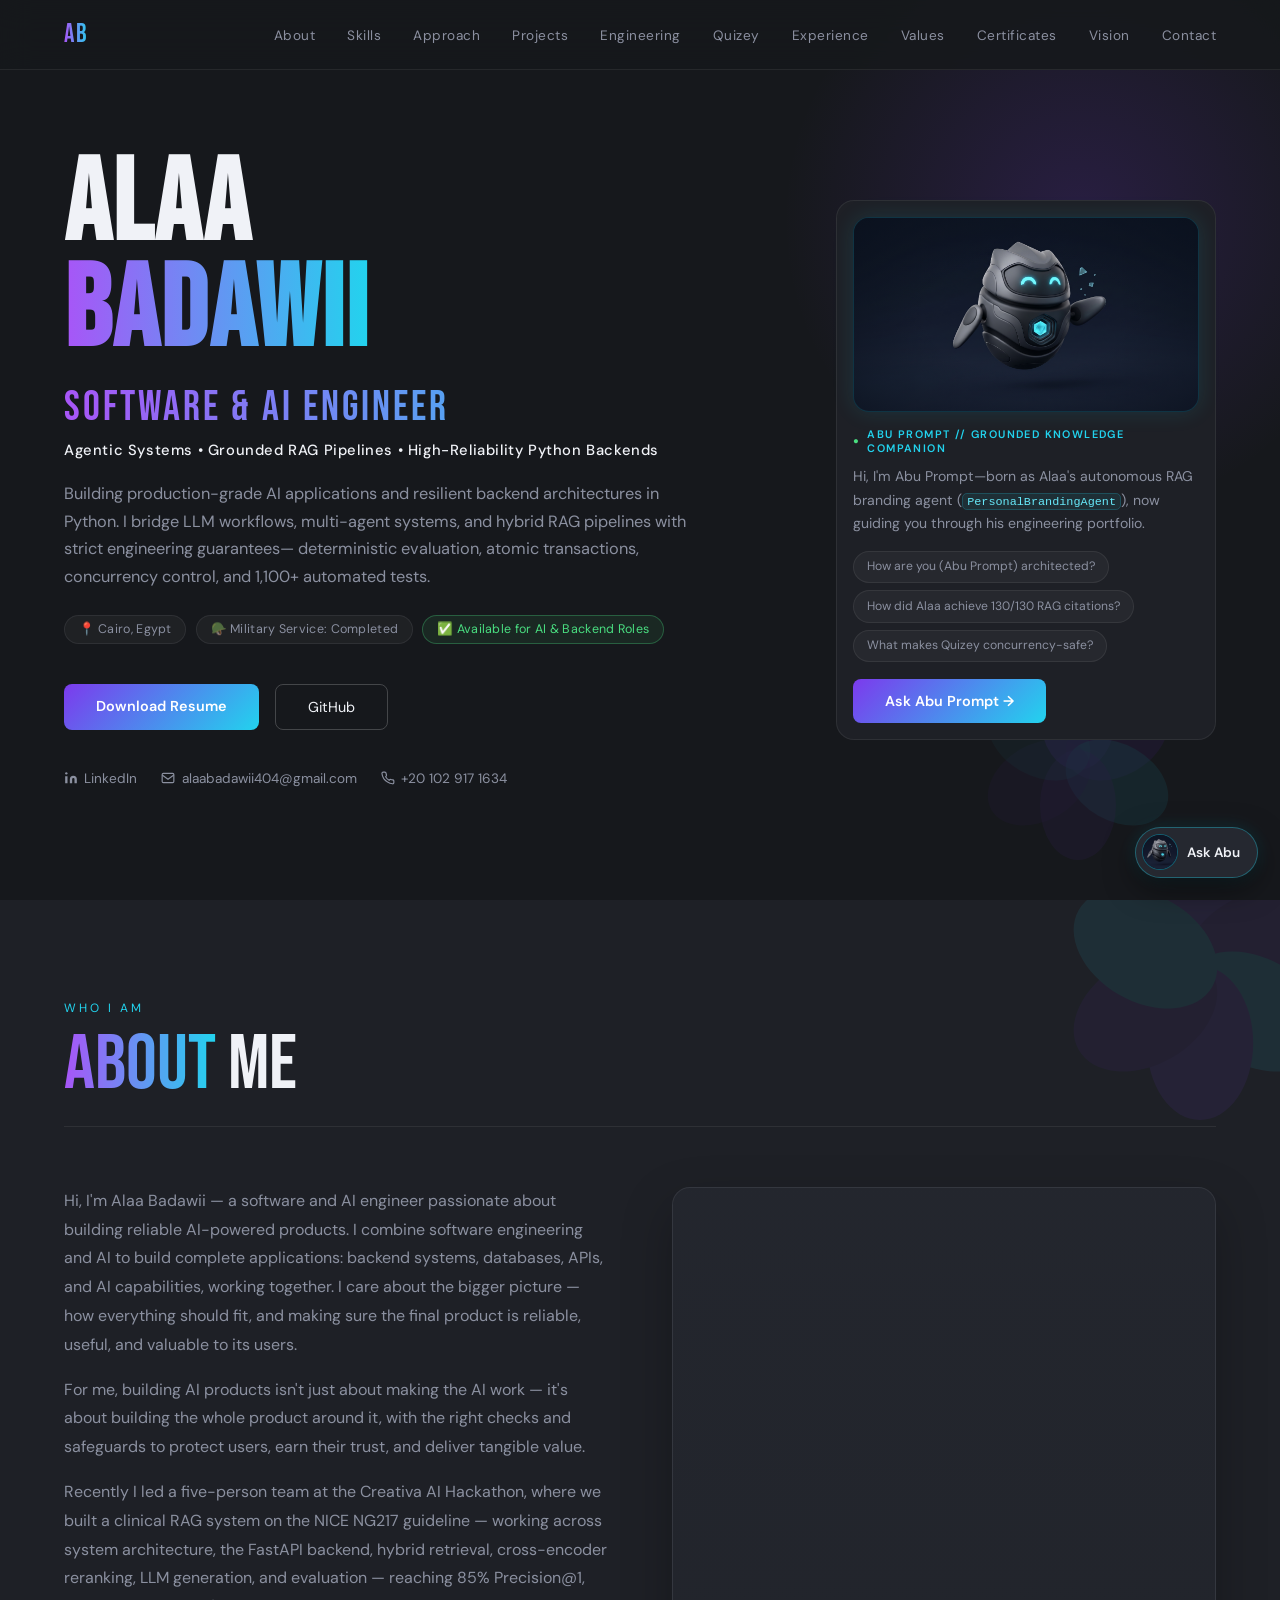
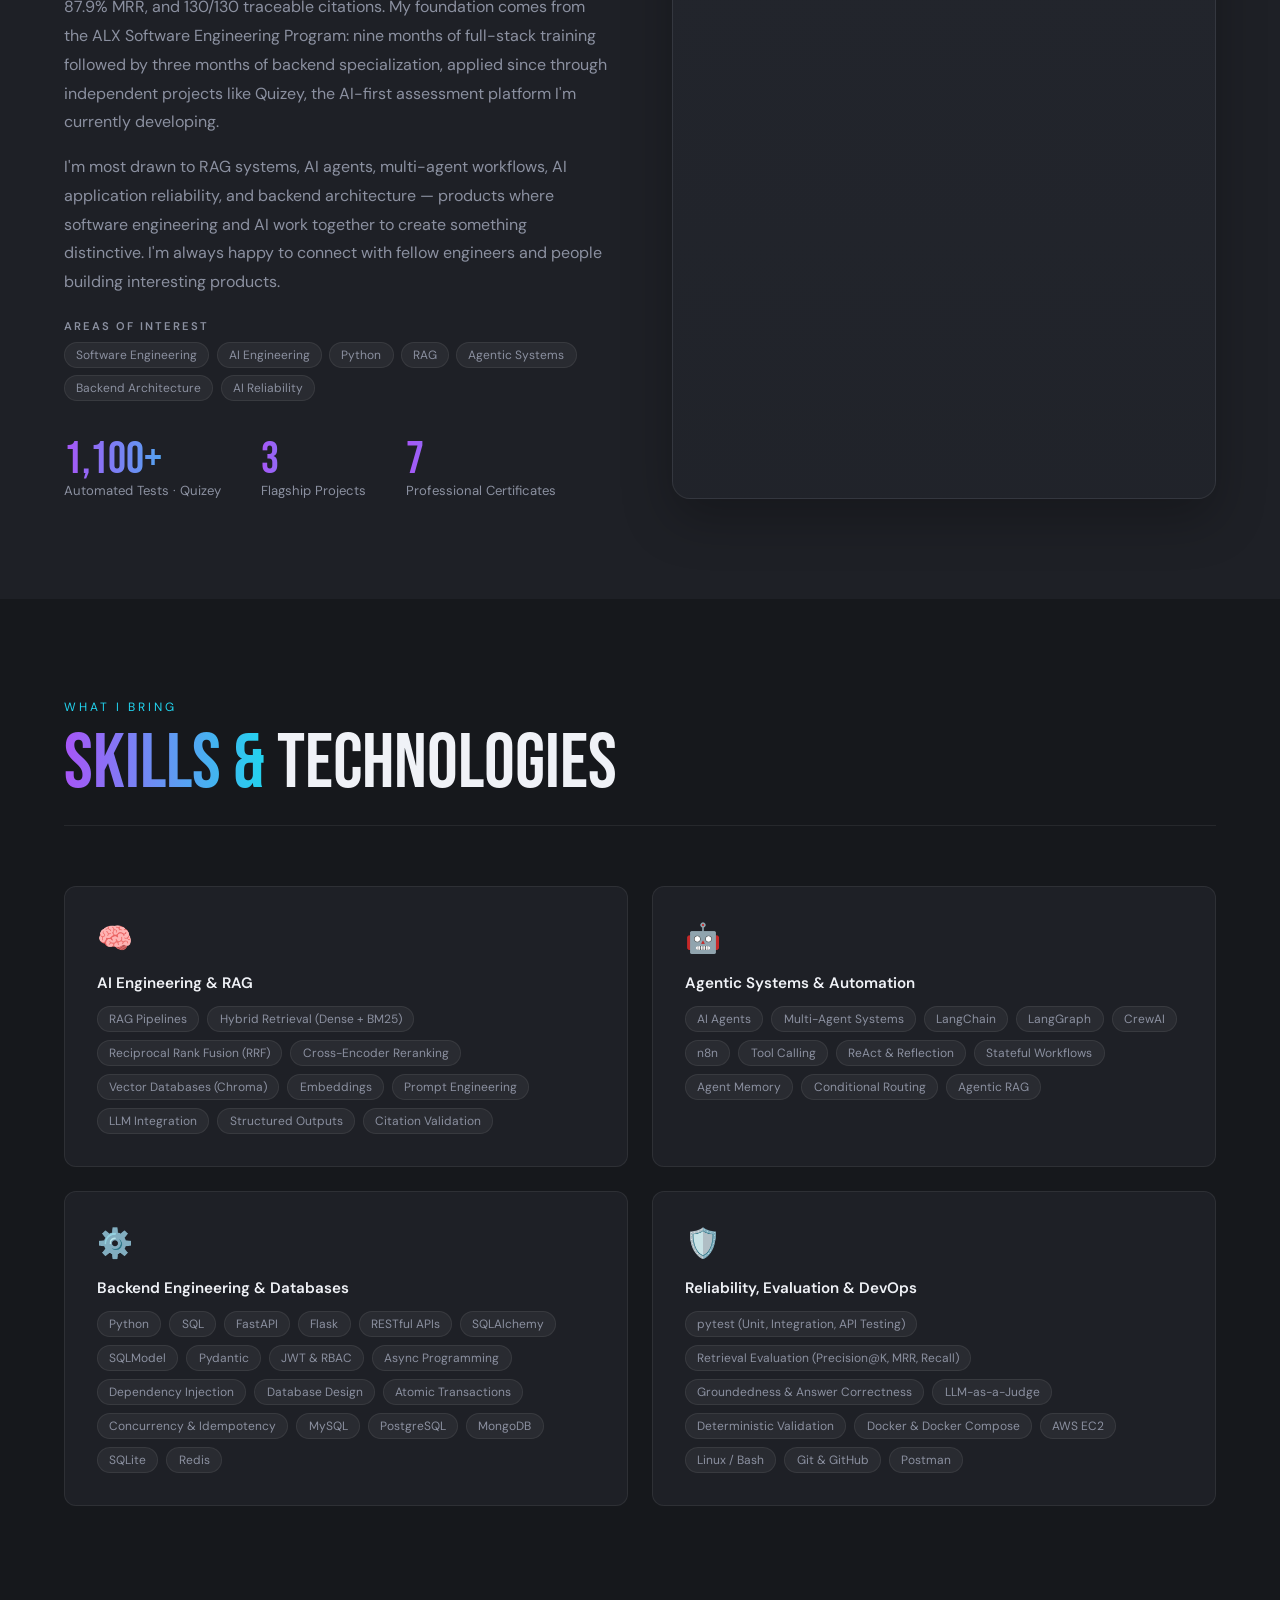
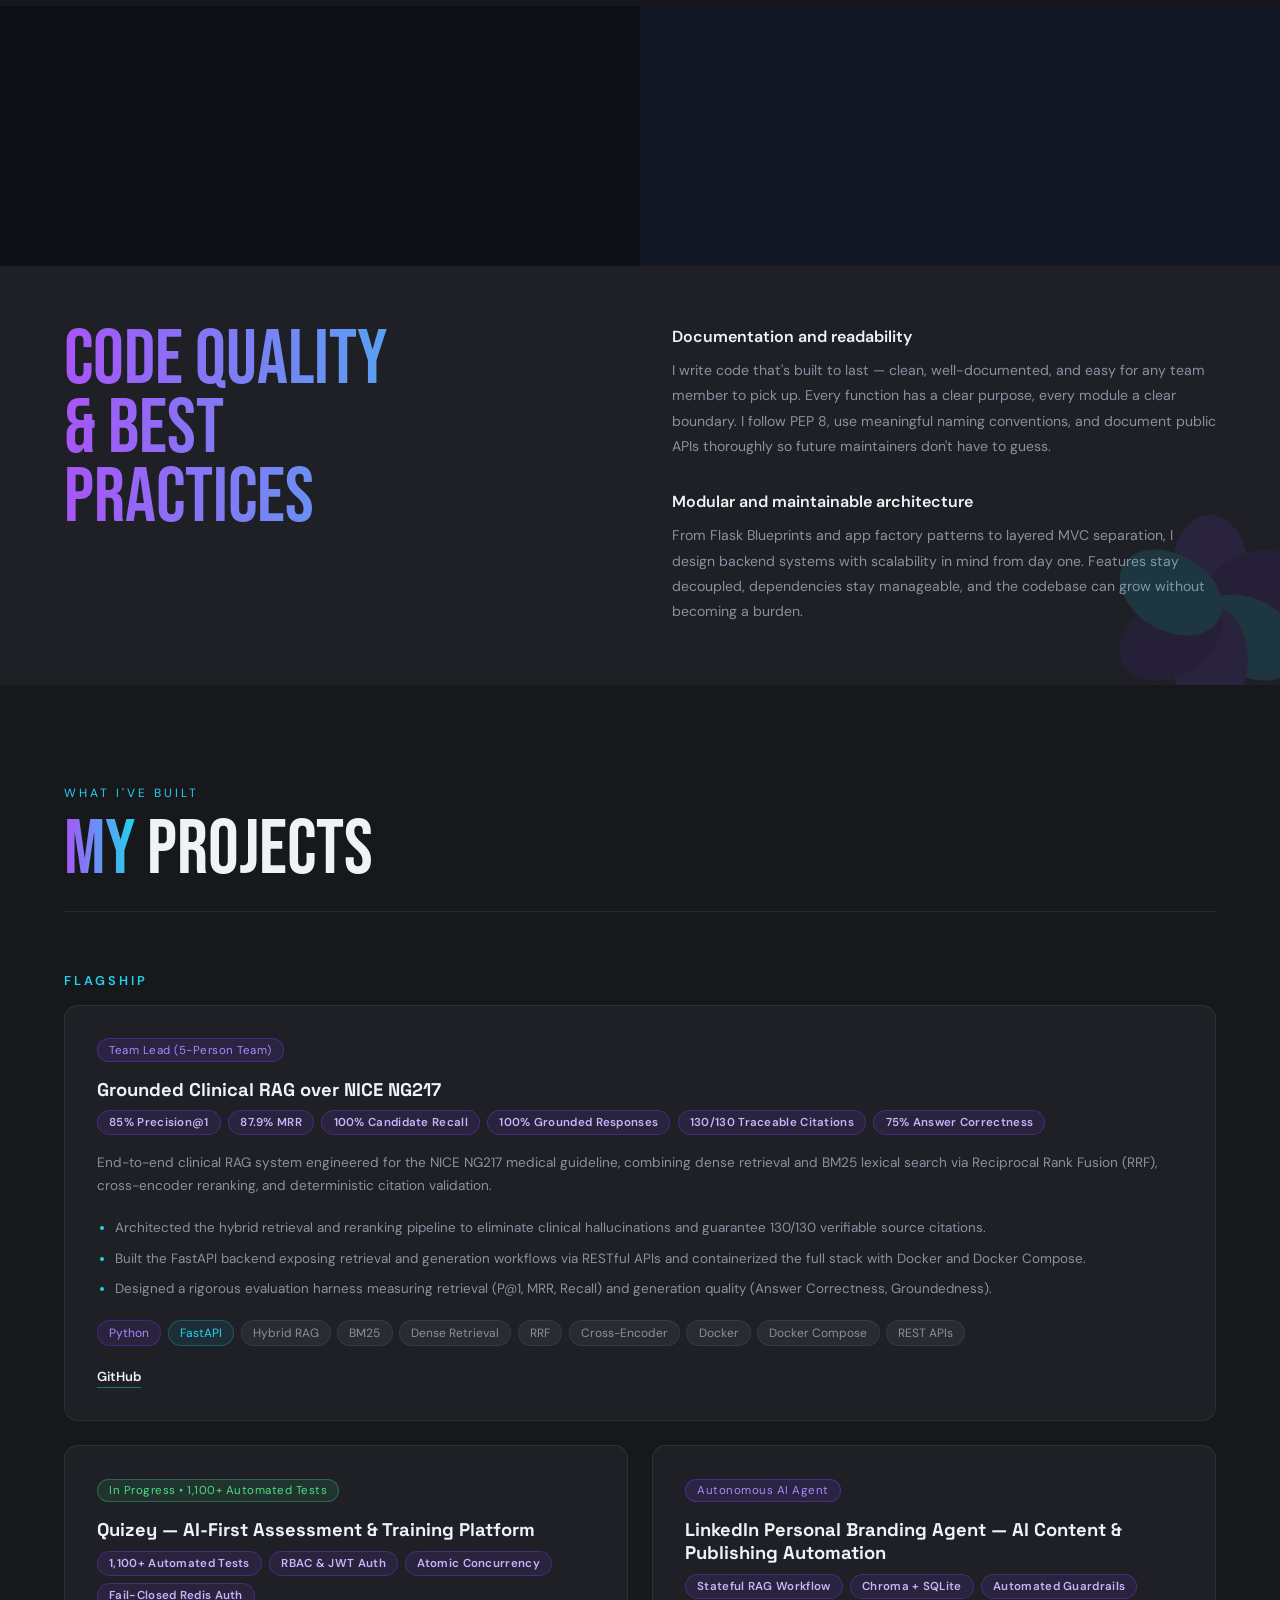
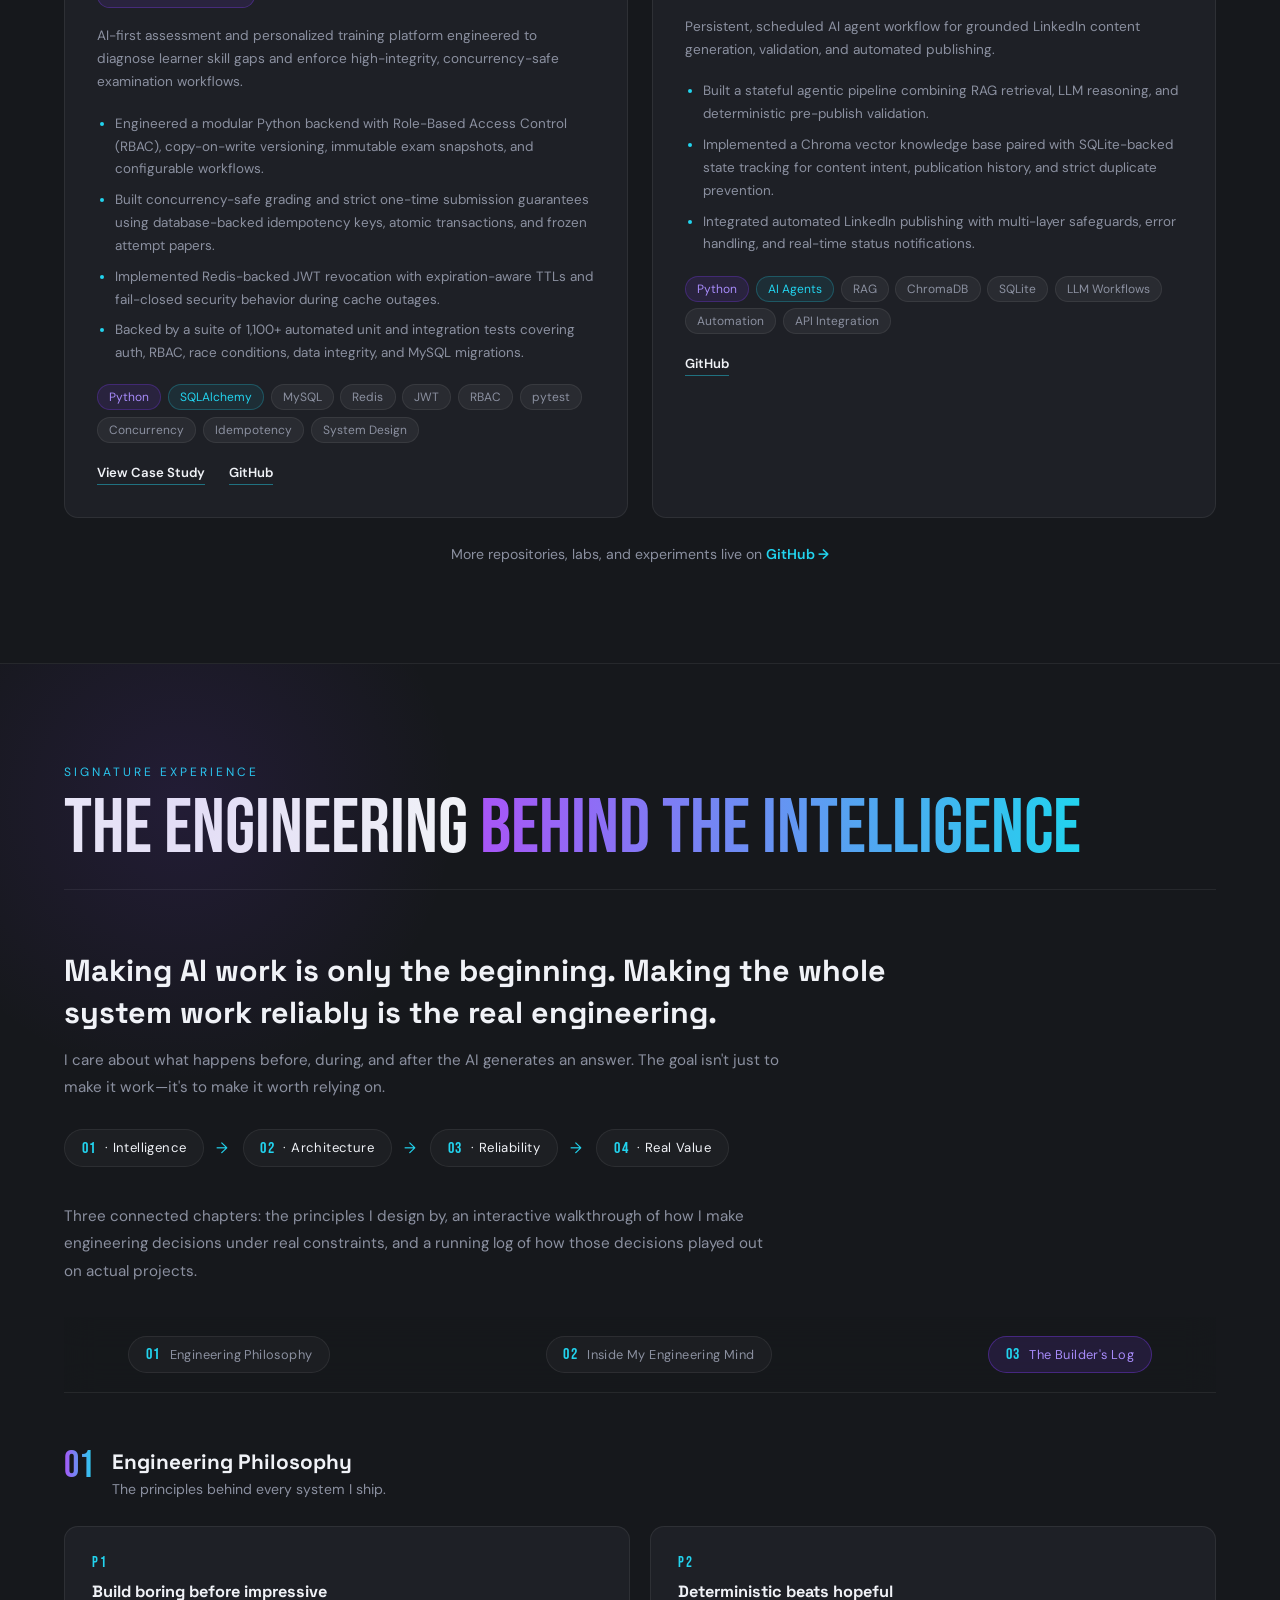
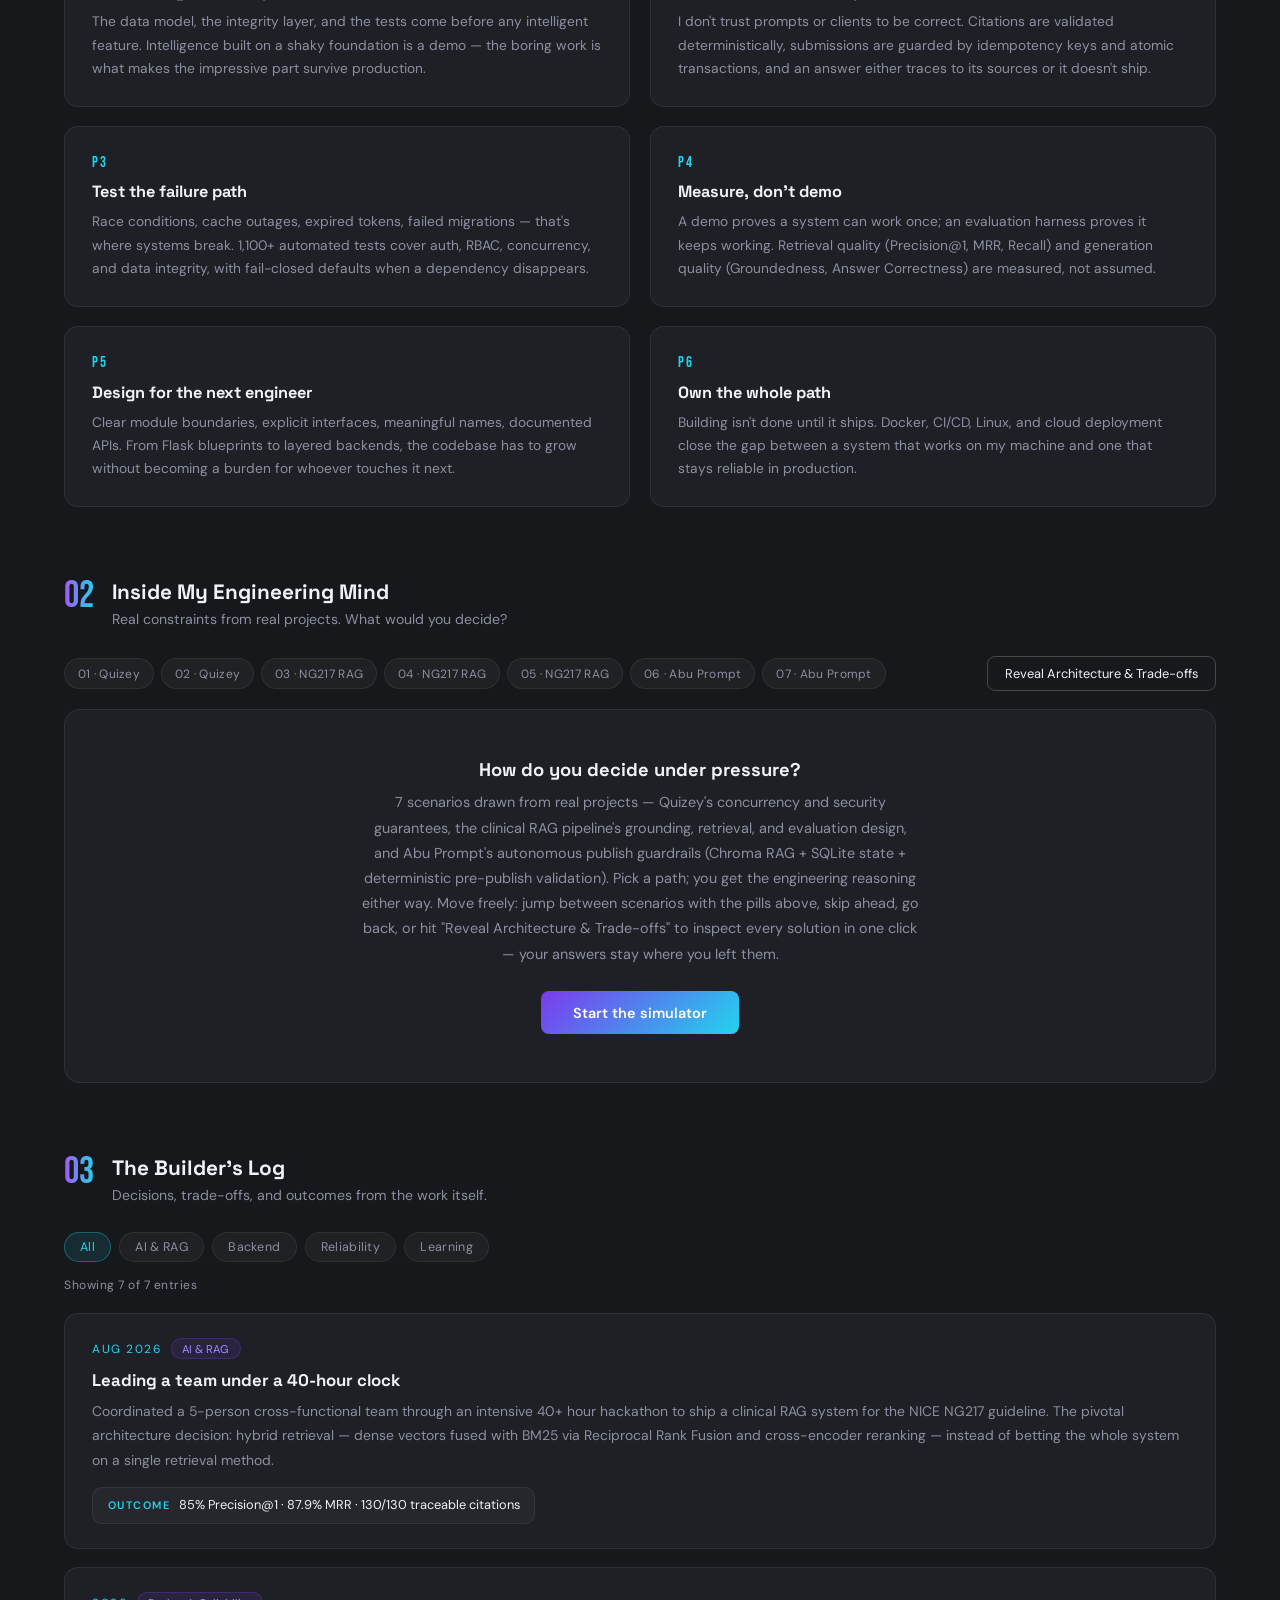
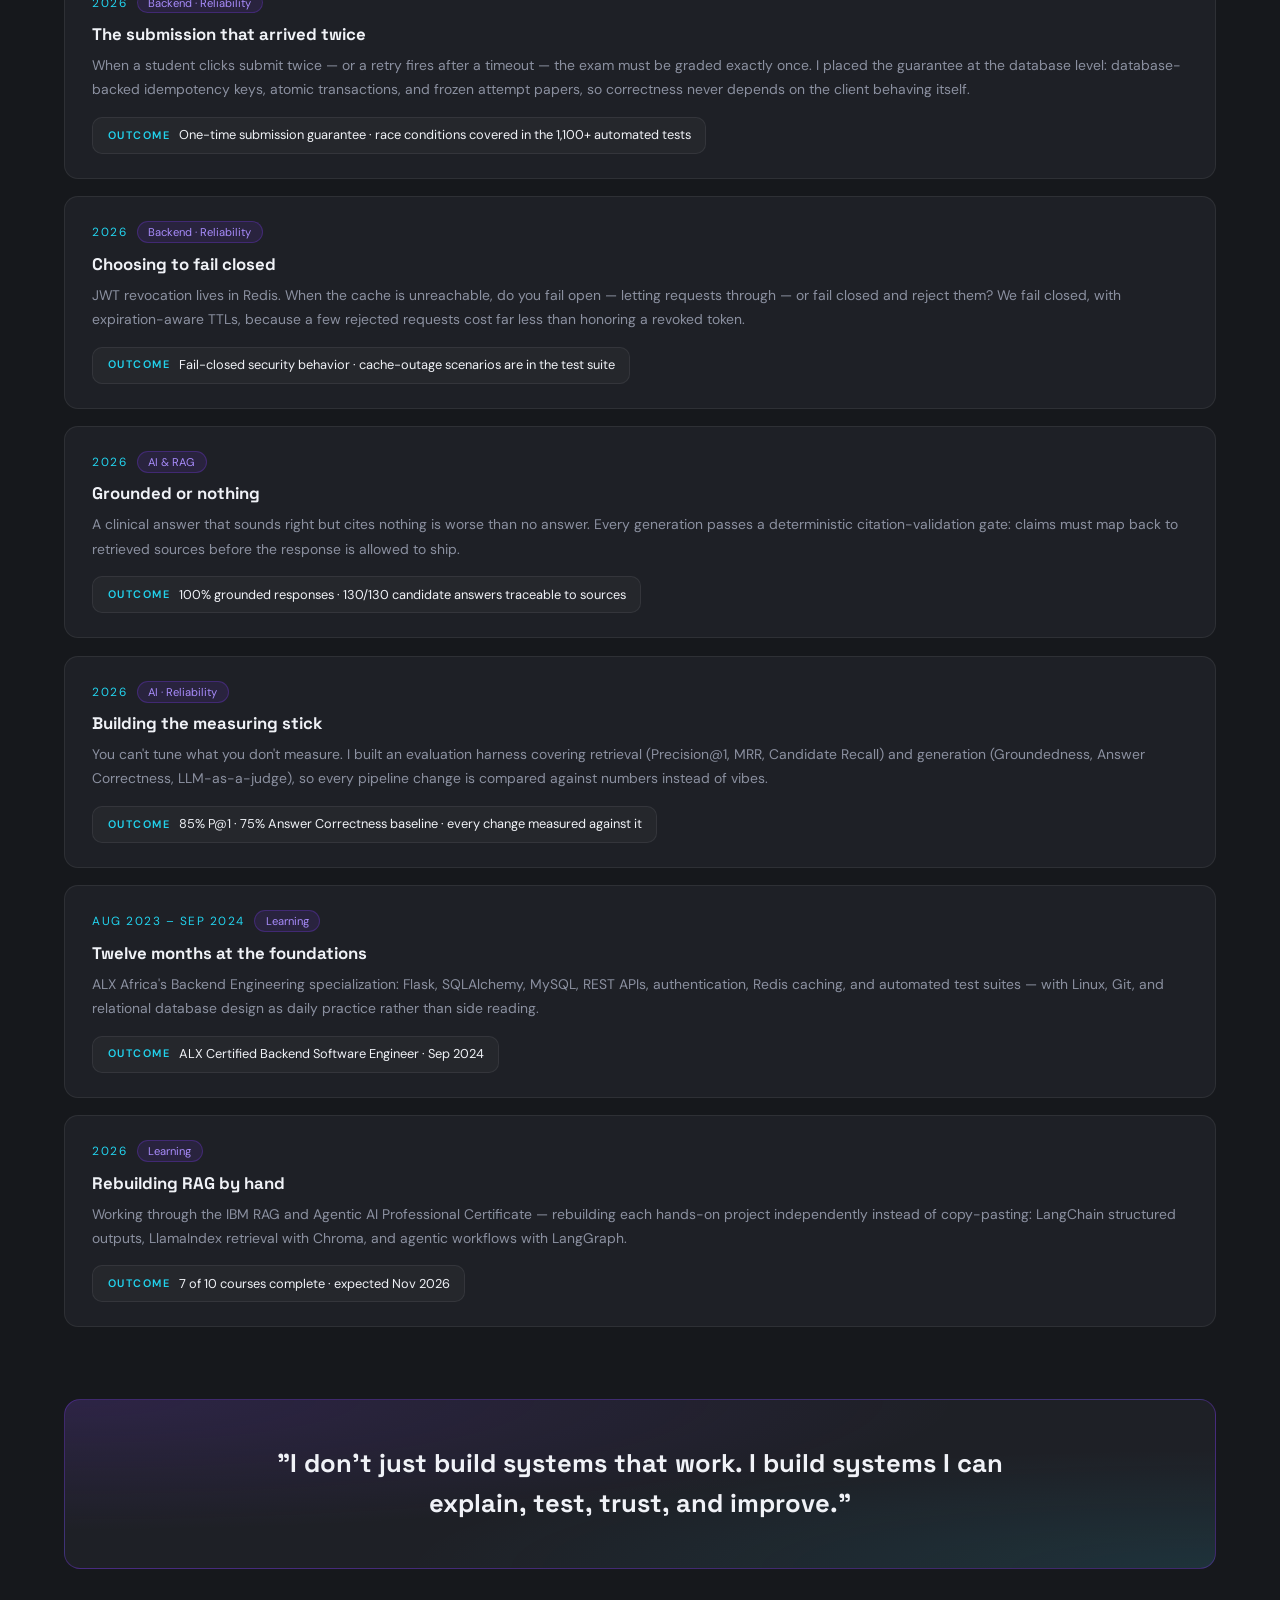
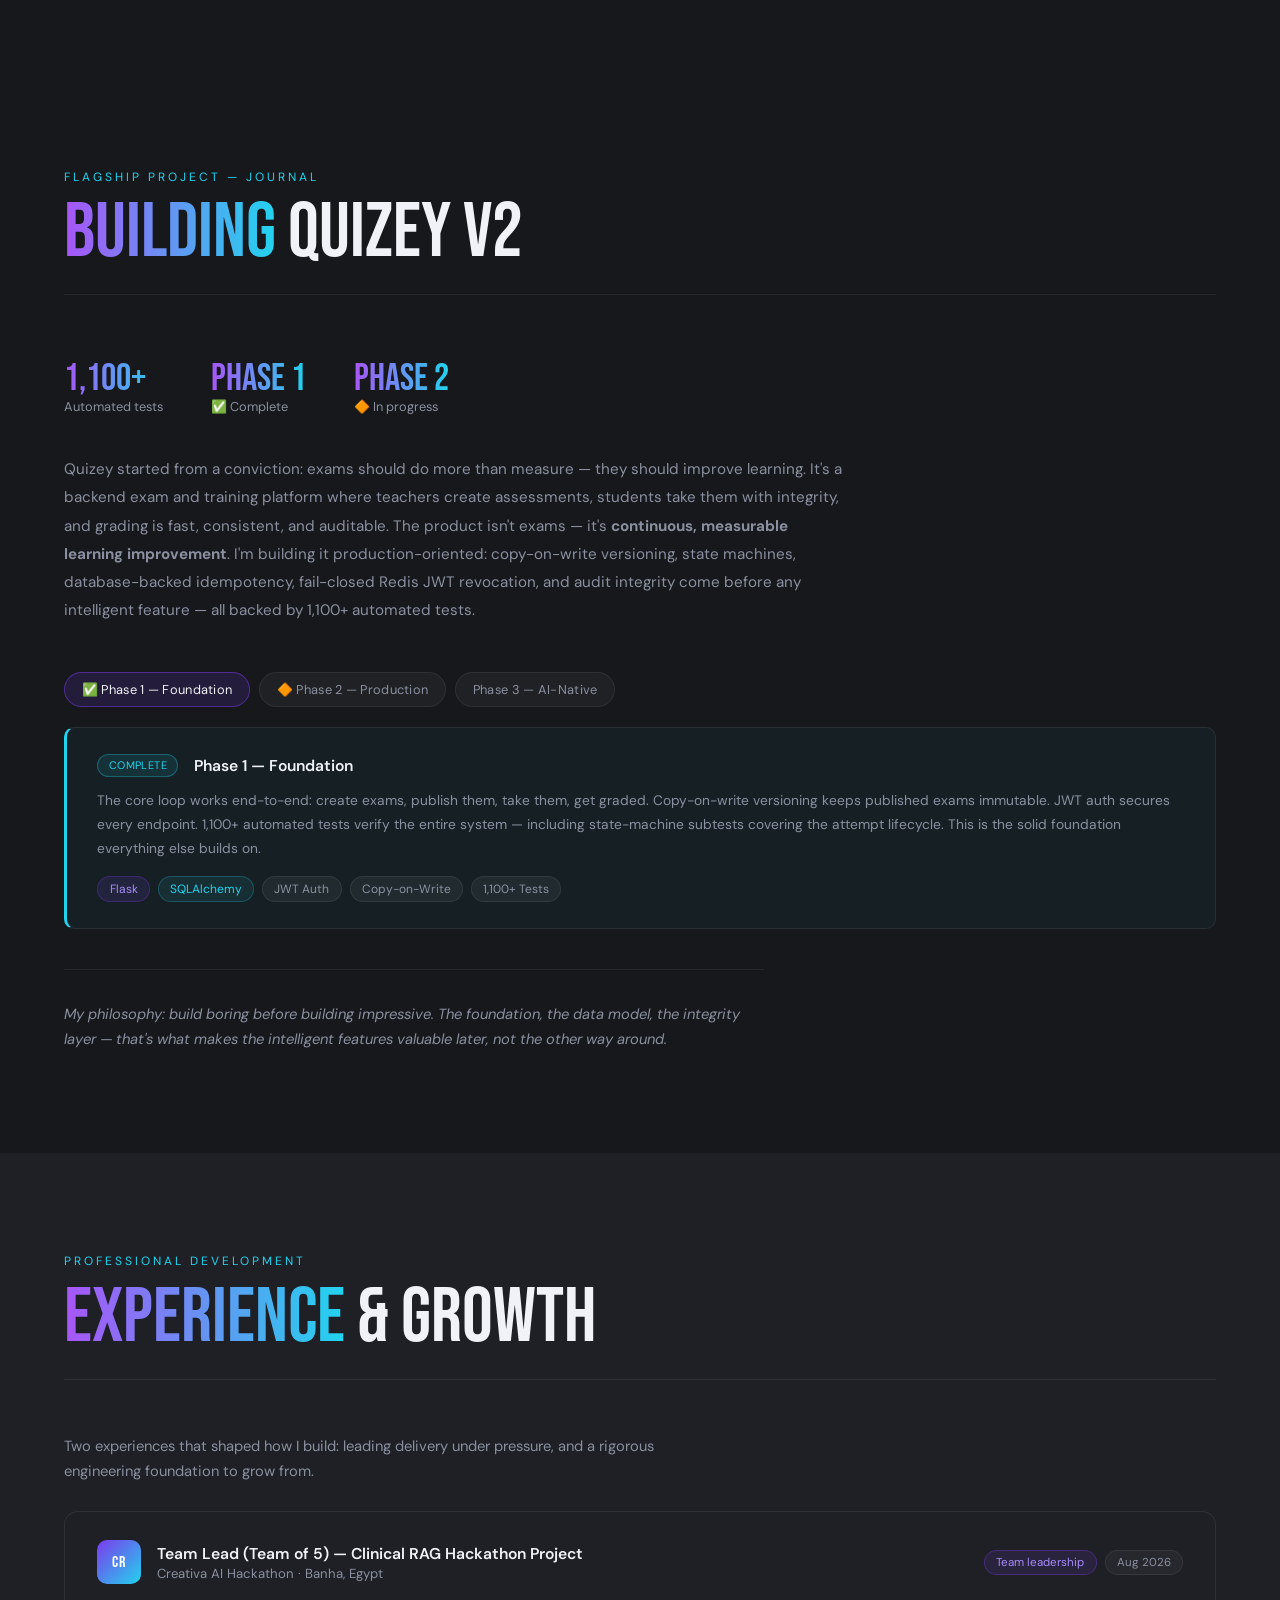
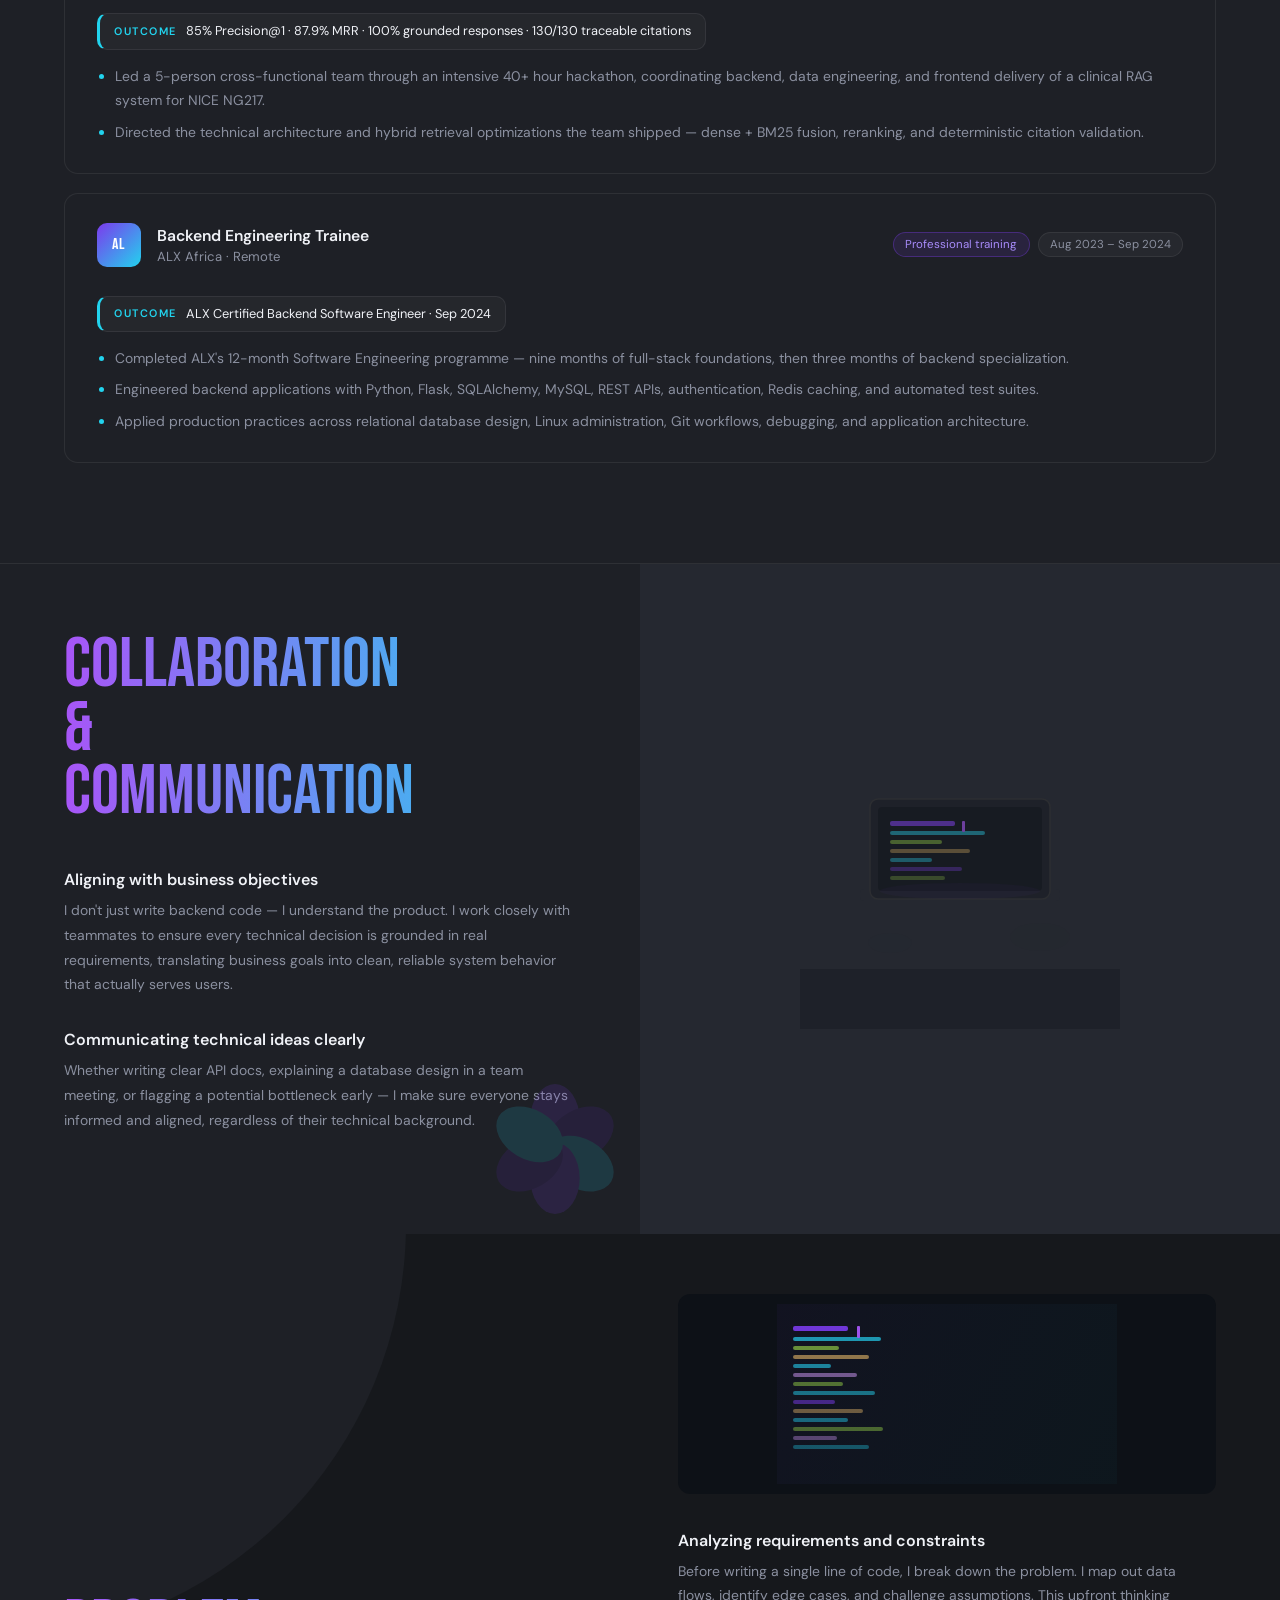
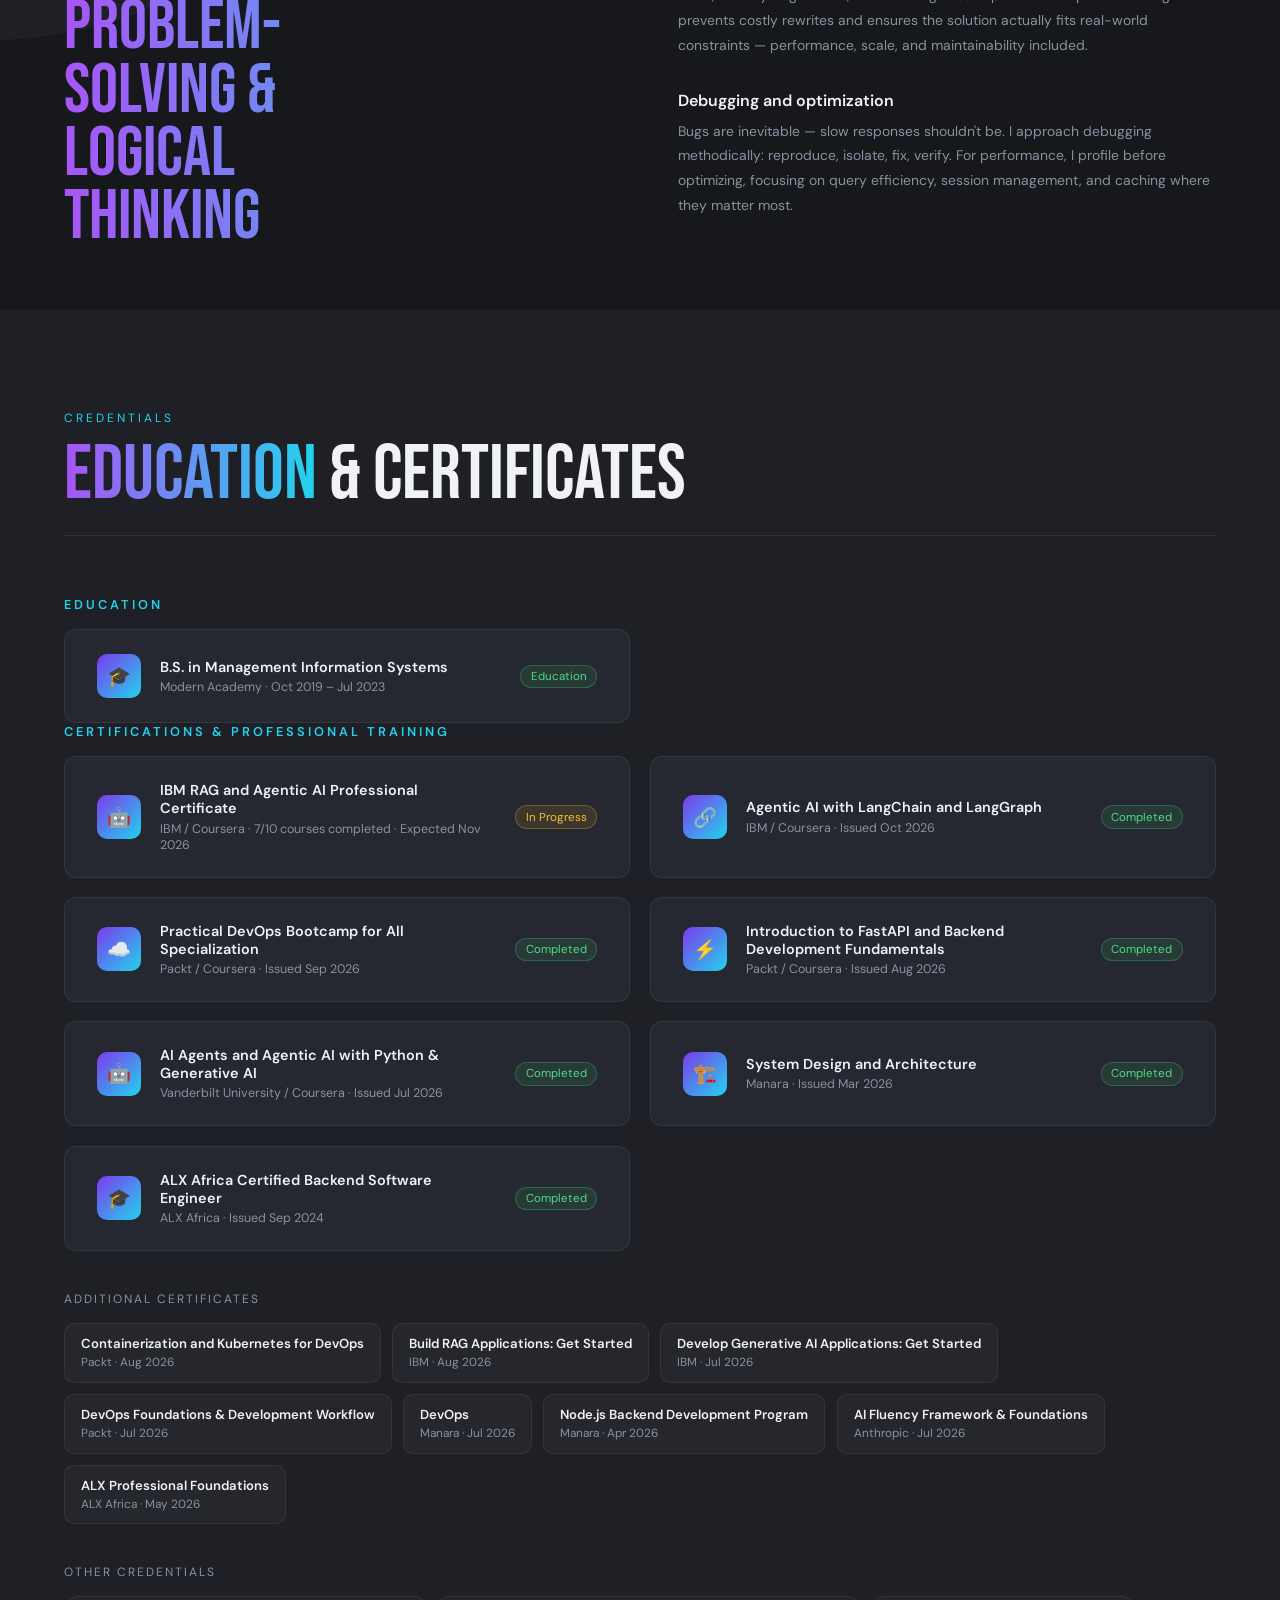
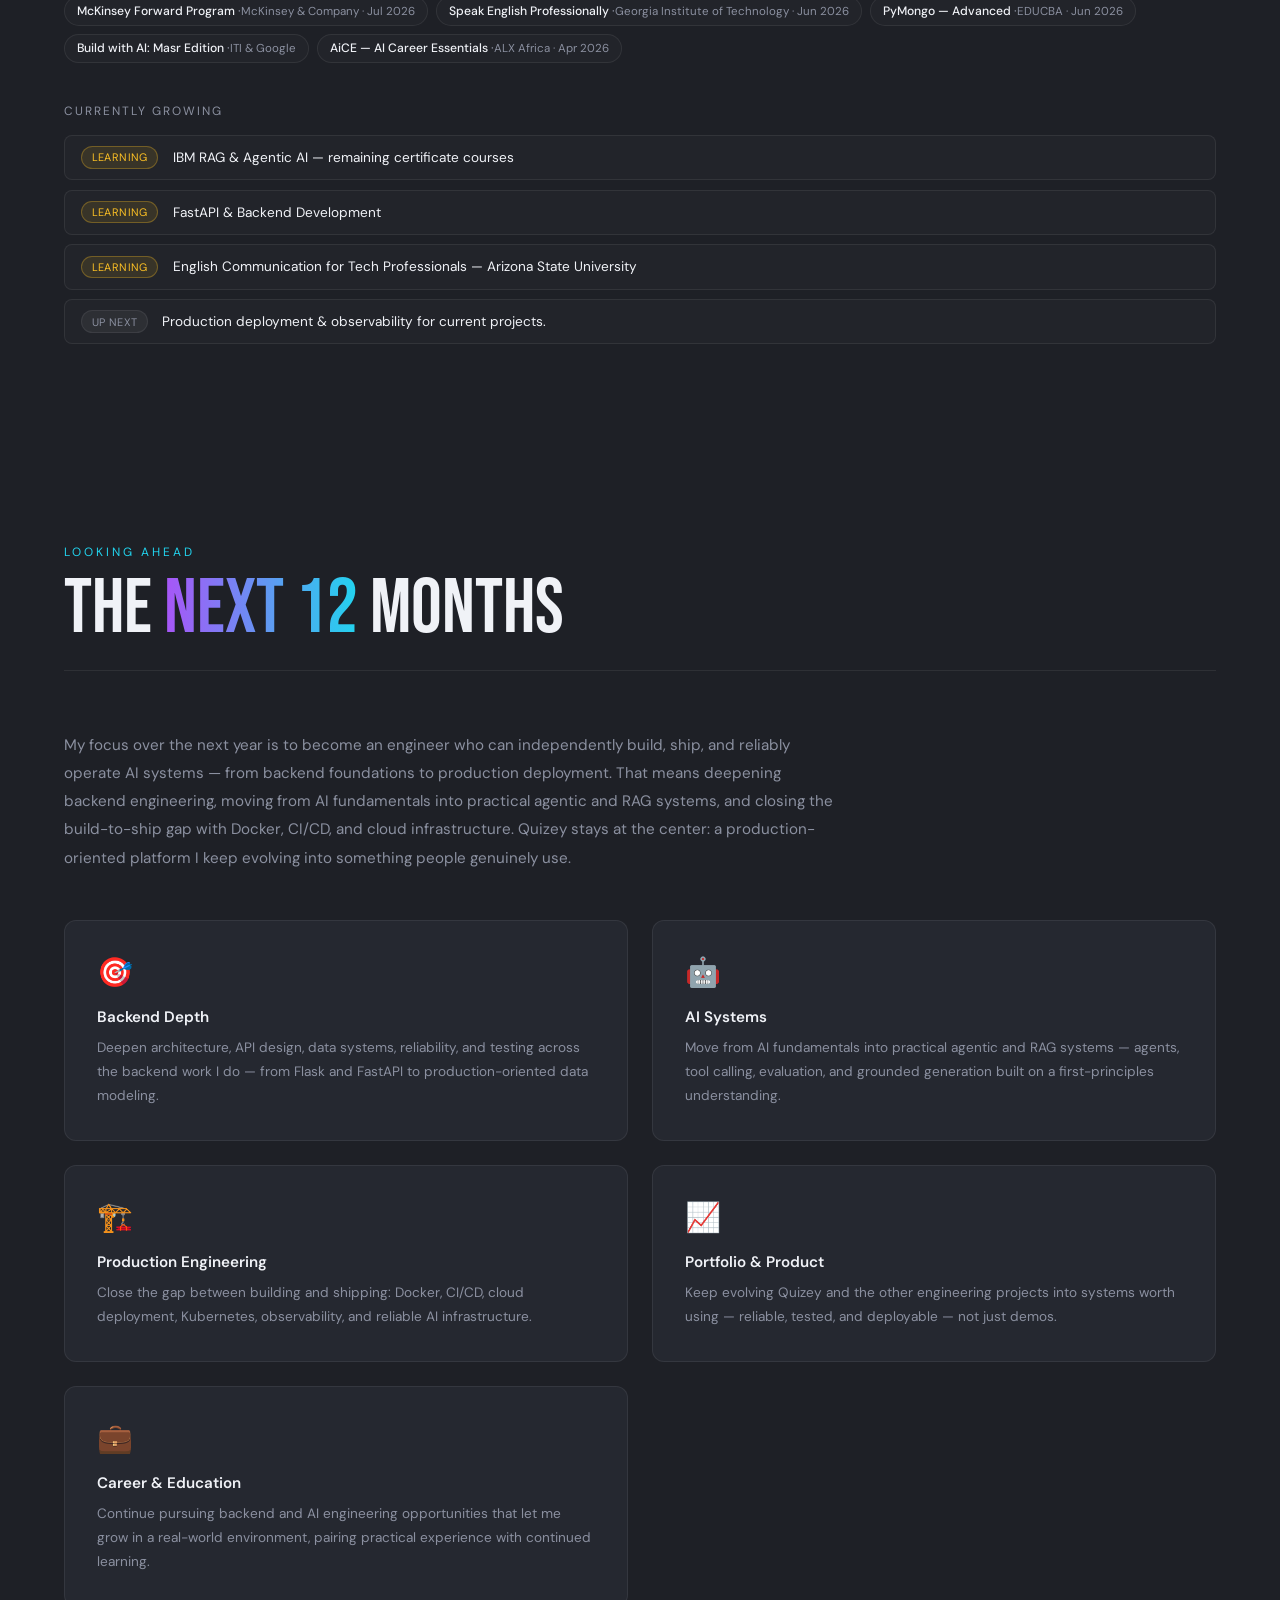
==== commit 968e4216: "feat: complete robust intent routing and out-of-scope guardrails for Abu Prompt" ====
--- a/index.html
+++ b/index.html
@@ -23,6 +23,25 @@
     href="https://fonts.googleapis.com/css2?family=Space+Grotesk:wght@300;400;500;600;700&family=Bebas+Neue&family=DM+Sans:wght@300;400;500&display=swap"
     rel="stylesheet">
   <link rel="stylesheet" href="index.css">
+  <noscript>
+    <style>
+      .log-filters {
+        display: none;
+      }
+
+      .mind-controls {
+        display: none;
+      }
+
+      .qphase-tabs {
+        display: none;
+      }
+
+      .quizey-phase[hidden] {
+        display: block !important;
+      }
+    </style>
+  </noscript>
 </head>
 
 <body>
@@ -37,11 +56,12 @@
     </button>
     <ul class="nav-links" id="nav-links">
       <li><a href="#about">About</a></li>
-      <li><a href="#experience">Experience</a></li>
       <li><a href="#skills">Skills</a></li>
       <li><a href="#approach">Approach</a></li>
       <li><a href="#projects">Projects</a></li>
+      <li><a href="#signature">Engineering</a></li>
       <li><a href="#quizey">Quizey</a></li>
+      <li><a href="#experience">Experience</a></li>
       <li><a href="#collab">Values</a></li>
       <li><a href="#certs">Certificates</a></li>
       <li><a href="#vision">Vision</a></li>
@@ -65,18 +85,11 @@
       </div>
       <div class="hero-cta">
         <a href="assets/Alaa_Badawii_Software_AI_Engineer.pdf" class="btn-primary" target="_blank"
-          rel="noopener noreferrer" download>Download AI &amp; SWE Resume</a>
-        <a href="assets/AlaaBadawii_Backend_SWE.pdf" class="btn-outline" target="_blank"
-          rel="noopener noreferrer" download>Download Backend Resume</a>
+          rel="noopener noreferrer" download>Download Resume</a>
+        <a href="https://github.com/AlaaBadawii" class="btn-outline" target="_blank"
+          rel="noopener noreferrer">GitHub</a>
       </div>
       <div class="hero-contacts">
-        <a href="https://github.com/AlaaBadawii/" target="_blank" rel="noopener">
-          <svg width="14" height="14" viewBox="0 0 24 24" fill="currentColor">
-            <path
-              d="M9 19c-5 1.5-5-2.5-7-3m14 6v-3.87a3.37 3.37 0 0 0-.94-2.61c3.14-.35 6.44-1.54 6.44-7A5.44 5.44 0 0 0 20 4.77 5.07 5.07 0 0 0 19.91 1S18.73.65 16 2.48a13.38 13.38 0 0 0-7 0C6.27.65 5.09 1 5.09 1A5.07 5.07 0 0 0 5 4.77a5.44 5.44 0 0 0-1.5 3.78c0 5.42 3.3 6.61 6.44 7A3.37 3.37 0 0 0 9 18.13V22" />
-          </svg>
-          GitHub
-        </a>
         <a href="https://www.linkedin.com/in/alaabadawii/" target="_blank" rel="noopener">
           <svg width="14" height="14" viewBox="0 0 24 24" fill="currentColor">
             <path
@@ -102,6 +115,30 @@
         </a>
       </div>
     </div>
+    <aside class="hero-companion" aria-label="Abu Prompt, grounded knowledge companion">
+      <div class="abu-stage abu-stage-hero">
+        <img class="abu-stage-img active" src="images/abu/abu-wave.jpg"
+          alt="Abu Prompt, a 3D character avatar, waving a welcome">
+      </div>
+      <p class="abu-badge"><span class="abu-badge-dot" aria-hidden="true">&#9679;</span> Abu Prompt //
+        Grounded Knowledge Companion</p>
+      <p class="abu-intro-copy">Hi, I'm Abu Prompt&mdash;born as Alaa's autonomous RAG branding agent
+        (<code>PersonalBrandingAgent</code>), now guiding you through his engineering portfolio.</p>
+      <div class="abu-chips" role="group" aria-label="Quick questions for Abu Prompt">
+        <button type="button" class="abu-chip"
+          data-abu-ask="How are you (Abu Prompt) architected?" aria-haspopup="dialog" aria-controls="abu-drawer"
+          aria-expanded="false">How are you (Abu Prompt) architected?</button>
+        <button type="button" class="abu-chip"
+          data-abu-ask="How did Alaa achieve 130/130 RAG citations?" aria-haspopup="dialog"
+          aria-controls="abu-drawer" aria-expanded="false">How did Alaa achieve 130/130 RAG
+          citations?</button>
+        <button type="button" class="abu-chip" data-abu-ask="What makes Quizey concurrency-safe?"
+          aria-haspopup="dialog" aria-controls="abu-drawer" aria-expanded="false">What makes
+          Quizey concurrency-safe?</button>
+      </div>
+      <button type="button" class="btn-primary abu-cta" data-abu-open aria-haspopup="dialog"
+        aria-controls="abu-drawer" aria-expanded="false">Ask Abu Prompt &rarr;</button>
+    </aside>
     <div class="hero-flower">
       <svg class="flower-svg" viewBox="0 0 200 200" fill="none">
         <ellipse cx="100" cy="55" rx="38" ry="55" fill="#7c3aed" opacity="0.6" transform="rotate(0 100 100)" />
@@ -130,13 +167,34 @@
     <div class="section-divider"></div>
     <div class="about-grid">
       <div class="about-text">
-        <p>I am a Software &amp; AI Engineer focused on building reliable AI-powered applications and end-to-end
-          software systems using Python. My work sits at the intersection of applied AI (Hybrid RAG pipelines,
-          LangGraph/CrewAI agentic workflows, deterministic citation validation) and rigorous backend engineering
-          (FastAPI, Flask, relational database modeling, RBAC, idempotency, and concurrency-safe transactions).</p>
-        <p>Whether leading a 5-person AI engineering team to deliver clinical RAG systems with 100% grounded citations
-          or architecting assessment platforms backed by 1,100+ automated tests, I focus on shipping systems that are
-          measurable, testable, and reliable in production.</p>
+        <p>Hi, I'm Alaa Badawii — a software and AI engineer passionate about building reliable AI-powered products.
+          I combine software engineering and AI to build complete applications: backend systems, databases, APIs,
+          and AI capabilities, working together. I care about the bigger picture — how everything should fit, and
+          making sure the final product is reliable, useful, and valuable to its users.</p>
+        <p>For me, building AI products isn't just about making the AI work — it's about building the whole product
+          around it, with the right checks and safeguards to protect users, earn their trust, and deliver tangible
+          value.</p>
+        <p>Recently I led a five-person team at the Creativa AI Hackathon, where we built a clinical RAG system on
+          the NICE NG217 guideline — working across system architecture, the FastAPI backend, hybrid retrieval,
+          cross-encoder reranking, LLM generation, and evaluation — reaching 85% Precision@1, 87.9% MRR, and
+          130/130 traceable citations. My foundation comes from the ALX Software Engineering Program: nine months
+          of full-stack training followed by three months of backend specialization, applied since through
+          independent projects like Quizey, the AI-first assessment platform I'm currently developing.</p>
+        <p>I'm most drawn to RAG systems, AI agents, multi-agent workflows, AI application reliability, and backend
+          architecture — products where software engineering and AI work together to create something distinctive.
+          I'm always happy to connect with fellow engineers and people building interesting products.</p>
+        <div class="about-interests">
+          <div class="about-interests-label">Areas of interest</div>
+          <div class="about-interests-tags">
+            <span class="tag">Software Engineering</span>
+            <span class="tag">AI Engineering</span>
+            <span class="tag">Python</span>
+            <span class="tag">RAG</span>
+            <span class="tag">Agentic Systems</span>
+            <span class="tag">Backend Architecture</span>
+            <span class="tag">AI Reliability</span>
+          </div>
+        </div>
         <div class="about-stats">
           <div class="stat-item">
             <div class="stat-num">1,100+</div>
@@ -153,55 +211,6 @@
         </div>
       </div>
       <div class="about-photo" aria-label="Developer workspace photo"></div>
-    </div>
-  </section>
-
-  <section id="experience">
-    <p class="section-label">Where I've worked</p>
-    <div class="section-title"><span class="grad">Experience</span> Timeline</div>
-    <div class="section-divider"></div>
-    <div class="exp-list">
-
-      <div class="exp-card">
-        <div class="exp-card-top">
-          <div class="exp-org">
-            <div class="exp-org-mark">CR</div>
-            <div>
-              <div class="exp-role">Team Lead (Team of 5) — Clinical RAG Hackathon Project</div>
-              <div class="exp-company">Creativa AI Hackathon · Banha, Egypt</div>
-            </div>
-          </div>
-          <span class="exp-status neutral">Aug 2026</span>
-        </div>
-        <ul class="exp-points">
-          <li>Led a 5-person cross-functional team during an intensive 40+ hour hackathon, coordinating backend, data
-            engineering, and frontend delivery of a clinical RAG system for NICE NG217.</li>
-          <li>Directed technical architecture and hybrid retrieval optimizations, driving an 85% Precision@1 and 100%
-            citation groundedness result.</li>
-        </ul>
-      </div>
-
-      <div class="exp-card">
-        <div class="exp-card-top">
-          <div class="exp-org">
-            <div class="exp-org-mark">AL</div>
-            <div>
-              <div class="exp-role">Backend Engineering Trainee</div>
-              <div class="exp-company">ALX Africa · Remote</div>
-            </div>
-          </div>
-          <span class="exp-status neutral">Aug 2023 – Sep 2024</span>
-        </div>
-        <ul class="exp-points">
-          <li>Completed ALX's intensive 12-month Software Engineering programme, progressing through Foundations and
-            the Backend Engineering specialization.</li>
-          <li>Engineered backend applications using Python, Flask, SQLAlchemy, MySQL, REST APIs, authentication, Redis
-            caching, and automated test suites.</li>
-          <li>Applied production software engineering practices in relational database design, Linux system
-            administration, Git workflows, debugging, and application architecture.</li>
-        </ul>
-      </div>
-
     </div>
   </section>
 
@@ -383,108 +392,237 @@
       </div>
     </div>
 
-    <div class="certs-more-label">More projects &amp; engineering</div>
-    <div class="support-grid">
-      <div class="support-card">
-        <span class="project-badge flagship">Agentic AI</span>
-        <div class="support-title">AI Agents From Scratch</div>
-        <p class="support-desc">Framework-free AI agents built from first principles: a GAME-style agent loop,
-          decorator-based tool registry, OpenAI-style tool-call protocol, multi-turn memory, explicit termination, and
-          orchestrator routing to specialized agents. Multi_Agents validates LLM output with deterministic Python
-          before accepting it. Docker support included; a Judge/Critic evaluation engine is still in progress.</p>
-        <div class="support-stack"><span class="tag purple">Agent Loops</span><span class="tag cyan">Tool
-            Calling</span><span class="tag">Multi-Agent</span><span class="tag">LiteLLM</span><span
-            class="tag">Docker</span></div>
-        <div class="support-actions">
-          <a href="https://github.com/AlaaBadawii/AI-Agents" target="_blank" rel="noopener"
-            class="project-link">GitHub</a>
-        </div>
-      </div>
-      <div class="support-card">
-        <span class="project-badge flagship">Applied AI &amp; RAG</span>
-        <div class="support-title">IBM RAG &amp; Agentic AI — Hands-on Progress</div>
-        <p class="support-desc">Working through IBM's RAG and Agentic AI Professional Certificate with independently
-          rebuilt hands-on projects — 7 of 10 courses completed. Includes LangChain/LCEL structured-output apps,
-          LlamaIndex RAG with local embeddings and Chroma, Gradio interfaces, and a Personal Branding Agent with
-          LinkedIn OAuth.</p>
-        <div class="support-stack"><span class="tag purple">LangChain</span><span class="tag cyan">LlamaIndex</span><span
-            class="tag">Chroma</span><span class="tag">Pydantic</span><span class="tag">Gradio</span><span
-            class="tag">OpenRouter</span><span class="tag">RAG</span></div>
-        <div class="support-actions">
-          <a href="https://github.com/AlaaBadawii/IBM-RAG-Agentic-AI" target="_blank" rel="noopener"
-            class="project-link">GitHub</a>
-        </div>
-      </div>
-      <div class="support-card">
-        <span class="project-badge support">Supporting · Backend</span>
-        <div class="support-title">Quizey V1 - Exam Platform Backend</div>
-        <p class="support-desc">Versioned Flask REST API with JWT auth, email verification, password reset, question
-          banks, and attempt evaluation on PostgreSQL with Alembic-powered schema evolution.</p>
-        <div class="support-stack"><span class="tag purple">Flask</span><span class="tag cyan">PostgreSQL</span><span
-            class="tag">SQLAlchemy</span><span class="tag">Alembic</span></div>
-        <div class="support-actions">
-          <a href="https://github.com/AlaaBadawii/Quizey" target="_blank" class="project-link">GitHub</a>
-        </div>
-      </div>
-      <div class="support-card">
-        <span class="project-badge support">Supporting · Full-stack</span>
-        <div class="support-title">Taskey - Task Management System</div>
-        <p class="support-desc">Full-stack Flask task management with authentication, task lifecycle tracking,
-          priorities, deadlines, environment-based database configuration, theme persistence, and profile uploads.</p>
-        <div class="support-stack"><span class="tag purple">Flask</span><span class="tag cyan">SQLAlchemy</span><span
-            class="tag">MySQL</span><span class="tag">SQLite</span></div>
-        <div class="support-actions">
-          <a href="https://github.com/AlaaBadawii/Taskey" target="_blank" class="project-link">GitHub</a>
-        </div>
-      </div>
-      <div class="support-card">
-        <span class="project-badge support">Supporting · CI/CD</span>
-        <div class="support-title">jenkins-practice</div>
-        <p class="support-desc">CI/CD practice with a Jenkinsfile and a GitHub Actions workflow that run the Python test
-          suite in a containerized environment.</p>
-        <div class="support-stack"><span class="tag">Docker</span><span class="tag">Jenkins</span><span
-            class="tag">GitHub Actions</span><span class="tag">pytest</span></div>
-        <div class="support-actions">
-          <a href="https://github.com/AlaaBadawii/jenkins-practice" target="_blank" class="project-link">GitHub</a>
-        </div>
-      </div>
-      <div class="support-card">
-        <span class="project-badge support">Supporting · DevOps</span>
-        <div class="support-title">devops-lab</div>
-        <p class="support-desc">Docker Compose lab running a Flask app with a MySQL service — environment-based
-          configuration and reproducible container setup.</p>
-        <div class="support-stack"><span class="tag">Docker</span><span class="tag">Docker Compose</span><span
-            class="tag">Flask</span><span class="tag">MySQL</span></div>
-        <div class="support-actions">
-          <a href="https://github.com/AlaaBadawii/devops-lab" target="_blank" class="project-link">GitHub</a>
-        </div>
-      </div>
-    </div>
-
-    <div class="certs-more-label">Foundations</div>
-    <div class="support-grid">
-      <div class="support-card">
-        <span class="project-badge hist">Historical · ALX curriculum</span>
-        <div class="support-title">Airbnb Clone - Backend System</div>
-        <p class="support-desc">Modular Flask backend with file and database storage engines, RESTful APIs with
-          validation and error handling, and Jinja2 server-side rendering.</p>
-        <div class="support-stack"><span class="tag purple">Flask</span><span class="tag cyan">SQLAlchemy</span><span
-            class="tag">MySQL</span><span class="tag">Jinja2</span></div>
-        <div class="support-actions">
-          <a href="https://github.com/AlaaBadawii/AirBnB_clone_v4" target="_blank" class="project-link">GitHub</a>
-        </div>
-      </div>
-      <div class="support-card">
-        <span class="project-badge hist">Historical · C fundamentals</span>
-        <div class="support-title">Custom printf Implementation</div>
-        <p class="support-desc">Custom C implementation of <code>printf</code> using variadic functions and format-string
-          parsing — pointer arithmetic and low-level output handling for multiple data types.</p>
-        <div class="support-stack"><span class="tag cyan">C</span><span class="tag">Pointers</span><span
-            class="tag">Parsing</span><span class="tag">Low-Level I/O</span></div>
-        <div class="support-actions">
-          <a href="https://github.com/AlaaBadawii/printf" target="_blank" class="project-link">GitHub</a>
-        </div>
-      </div>
+    <p class="projects-explore">More repositories, labs, and experiments live on
+      <a href="https://github.com/AlaaBadawii?tab=repositories" target="_blank" rel="noopener">GitHub →</a></p>
+  </section>
+
+  <section id="signature">
+    <div class="sig-glow" aria-hidden="true"></div>
+    <p class="section-label">Signature experience</p>
+    <div class="section-title">The Engineering <span class="grad">Behind the Intelligence</span></div>
+    <div class="section-divider"></div>
+
+    <div class="sig-framing">
+      <p class="sig-framing-quote">Making AI work is only the beginning. Making the whole system work reliably is
+        the real engineering.</p>
+      <p class="sig-framing-sub">I care about what happens before, during, and after the AI generates an answer. The
+        goal isn't just to make it work&mdash;it's to make it worth relying on.</p>
+      <ol class="sig-ribbon" aria-label="Four-stage engineering pipeline">
+        <li class="sig-ribbon-step"><span class="sig-ribbon-num" aria-hidden="true">01</span> &middot;
+          Intelligence</li>
+        <li class="sig-ribbon-step"><span class="sig-ribbon-num" aria-hidden="true">02</span> &middot;
+          Architecture</li>
+        <li class="sig-ribbon-step"><span class="sig-ribbon-num" aria-hidden="true">03</span> &middot;
+          Reliability</li>
+        <li class="sig-ribbon-step"><span class="sig-ribbon-num" aria-hidden="true">04</span> &middot; Real
+          Value</li>
+      </ol>
+    </div>
+
+    <p class="sig-intro">Three connected chapters: the principles I design by, an interactive walkthrough of how I
+      make engineering decisions under real constraints, and a running log of how those decisions played out on
+      actual projects.</p>
+
+    <nav class="sig-nav" aria-label="Signature experience chapters">
+      <a href="#philosophy" class="sig-nav-link" data-chapter="philosophy"><span class="sig-nav-num">01</span>
+        Engineering Philosophy</a>
+      <a href="#mind" class="sig-nav-link" data-chapter="mind"><span class="sig-nav-num">02</span> Inside My
+        Engineering Mind</a>
+      <a href="#log" class="sig-nav-link" data-chapter="log"><span class="sig-nav-num">03</span> The Builder's
+        Log</a>
+    </nav>
+
+    <!-- ============ Chapter 01: Engineering Philosophy ============ -->
+    <div class="sig-chapter" id="philosophy">
+      <div class="sig-chapter-head">
+        <div class="sig-chapter-num" aria-hidden="true">01</div>
+        <div>
+          <div class="sig-chapter-title">Engineering Philosophy</div>
+          <p class="sig-chapter-sub">The principles behind every system I ship.</p>
+        </div>
+      </div>
+      <div class="phil-grid">
+        <article class="phil-card">
+          <div class="phil-num">P1</div>
+          <h3 class="phil-title">Build boring before impressive</h3>
+          <p class="phil-text">The data model, the integrity layer, and the tests come before any intelligent
+            feature. Intelligence built on a shaky foundation is a demo — the boring work is what makes the
+            impressive part survive production.</p>
+        </article>
+        <article class="phil-card">
+          <div class="phil-num">P2</div>
+          <h3 class="phil-title">Deterministic beats hopeful</h3>
+          <p class="phil-text">I don't trust prompts or clients to be correct. Citations are validated
+            deterministically, submissions are guarded by idempotency keys and atomic transactions, and an answer
+            either traces to its sources or it doesn't ship.</p>
+        </article>
+        <article class="phil-card">
+          <div class="phil-num">P3</div>
+          <h3 class="phil-title">Test the failure path</h3>
+          <p class="phil-text">Race conditions, cache outages, expired tokens, failed migrations — that's where
+            systems break. 1,100+ automated tests cover auth, RBAC, concurrency, and data integrity, with
+            fail-closed defaults when a dependency disappears.</p>
+        </article>
+        <article class="phil-card">
+          <div class="phil-num">P4</div>
+          <h3 class="phil-title">Measure, don't demo</h3>
+          <p class="phil-text">A demo proves a system can work once; an evaluation harness proves it keeps working.
+            Retrieval quality (Precision@1, MRR, Recall) and generation quality (Groundedness, Answer Correctness)
+            are measured, not assumed.</p>
+        </article>
+        <article class="phil-card">
+          <div class="phil-num">P5</div>
+          <h3 class="phil-title">Design for the next engineer</h3>
+          <p class="phil-text">Clear module boundaries, explicit interfaces, meaningful names, documented APIs.
+            From Flask blueprints to layered backends, the codebase has to grow without becoming a burden for
+            whoever touches it next.</p>
+        </article>
+        <article class="phil-card">
+          <div class="phil-num">P6</div>
+          <h3 class="phil-title">Own the whole path</h3>
+          <p class="phil-text">Building isn't done until it ships. Docker, CI/CD, Linux, and cloud deployment close
+            the gap between a system that works on my machine and one that stays reliable in production.</p>
+        </article>
+      </div>
+    </div>
+
+    <!-- ============ Chapter 02: Inside My Engineering Mind ============ -->
+    <div class="sig-chapter" id="mind">
+      <div class="sig-chapter-head">
+        <div class="sig-chapter-num" aria-hidden="true">02</div>
+        <div>
+          <div class="sig-chapter-title">Inside My Engineering Mind</div>
+          <p class="sig-chapter-sub">Real constraints from real projects. What would you decide?</p>
+        </div>
+      </div>
+      <div class="mind-controls">
+        <div class="sim-pills" role="group" aria-label="Jump straight to a scenario">
+          <button type="button" class="sim-pill" data-action="jump" data-index="0">01 &middot; Quizey</button>
+          <button type="button" class="sim-pill" data-action="jump" data-index="1">02 &middot; Quizey</button>
+          <button type="button" class="sim-pill" data-action="jump" data-index="2">03 &middot; NG217 RAG</button>
+          <button type="button" class="sim-pill" data-action="jump" data-index="3">04 &middot; NG217 RAG</button>
+          <button type="button" class="sim-pill" data-action="jump" data-index="4">05 &middot; NG217 RAG</button>
+          <button type="button" class="sim-pill" data-action="jump" data-index="5">06 &middot; Abu Prompt</button>
+          <button type="button" class="sim-pill" data-action="jump" data-index="6">07 &middot; Abu Prompt</button>
+        </div>
+        <button type="button" class="btn-outline mind-reveal" data-action="reveal"
+          aria-pressed="false">Reveal Architecture &amp; Trade-offs</button>
+      </div>
+      <div class="sim" id="simulator" role="region" aria-label="Engineering decision simulator">
+        <noscript>
+          <p class="sim-noscript">⚠ This interactive simulator requires JavaScript. The principles it exercises
+            are in Chapter 01, and the outcomes are recorded in The Builder's Log below.</p>
+        </noscript>
+      </div>
+    </div>
+
+    <!-- ============ Chapter 03: The Builder's Log ============ -->
+    <div class="sig-chapter" id="log">
+      <div class="sig-chapter-head">
+        <div class="sig-chapter-num" aria-hidden="true">03</div>
+        <div>
+          <div class="sig-chapter-title">The Builder's Log</div>
+          <p class="sig-chapter-sub">Decisions, trade-offs, and outcomes from the work itself.</p>
+        </div>
+      </div>
+
+      <div class="log-filters" role="group" aria-label="Filter the builder's log">
+        <button type="button" class="log-filter active" data-filter="all" aria-pressed="true">All</button>
+        <button type="button" class="log-filter" data-filter="ai" aria-pressed="false">AI &amp; RAG</button>
+        <button type="button" class="log-filter" data-filter="backend" aria-pressed="false">Backend</button>
+        <button type="button" class="log-filter" data-filter="reliability" aria-pressed="false">Reliability</button>
+        <button type="button" class="log-filter" data-filter="learning" aria-pressed="false">Learning</button>
+      </div>
+      <p class="log-count" id="log-count" aria-live="polite">Showing 7 of 7 entries</p>
+
+      <!-- BUILDER'S LOG — to add an entry: copy any <article class="log-entry"> block below,
+           then set data-category (any of: ai backend reliability learning — space-separated),
+           the date, category label, title, text, and outcome. Nothing else needs to change. -->
+      <div class="log-list" id="log-list">
+        <article class="log-entry" data-category="ai">
+          <div class="log-meta"><time class="log-date" datetime="2026-08">Aug 2026</time><span
+              class="log-cat">AI &amp; RAG</span></div>
+          <h3 class="log-title">Leading a team under a 40-hour clock</h3>
+          <p class="log-text">Coordinated a 5-person cross-functional team through an intensive 40+ hour hackathon
+            to ship a clinical RAG system for the NICE NG217 guideline. The pivotal architecture decision: hybrid
+            retrieval — dense vectors fused with BM25 via Reciprocal Rank Fusion and cross-encoder reranking —
+            instead of betting the whole system on a single retrieval method.</p>
+          <div class="log-outcome"><span class="log-outcome-label">Outcome</span> 85% Precision@1 · 87.9% MRR ·
+            130/130 traceable citations</div>
+        </article>
+
+        <article class="log-entry" data-category="backend reliability">
+          <div class="log-meta"><time class="log-date" datetime="2026">2026</time><span
+              class="log-cat">Backend · Reliability</span></div>
+          <h3 class="log-title">The submission that arrived twice</h3>
+          <p class="log-text">When a student clicks submit twice — or a retry fires after a timeout — the exam must
+            be graded exactly once. I placed the guarantee at the database level: database-backed idempotency keys,
+            atomic transactions, and frozen attempt papers, so correctness never depends on the client behaving
+            itself.</p>
+          <div class="log-outcome"><span class="log-outcome-label">Outcome</span> One-time submission guarantee ·
+            race conditions covered in the 1,100+ automated tests</div>
+        </article>
+
+        <article class="log-entry" data-category="backend reliability">
+          <div class="log-meta"><time class="log-date" datetime="2026">2026</time><span
+              class="log-cat">Backend · Reliability</span></div>
+          <h3 class="log-title">Choosing to fail closed</h3>
+          <p class="log-text">JWT revocation lives in Redis. When the cache is unreachable, do you fail open —
+            letting requests through — or fail closed and reject them? We fail closed, with expiration-aware TTLs,
+            because a few rejected requests cost far less than honoring a revoked token.</p>
+          <div class="log-outcome"><span class="log-outcome-label">Outcome</span> Fail-closed security behavior ·
+            cache-outage scenarios are in the test suite</div>
+        </article>
+
+        <article class="log-entry" data-category="ai">
+          <div class="log-meta"><time class="log-date" datetime="2026">2026</time><span
+              class="log-cat">AI &amp; RAG</span></div>
+          <h3 class="log-title">Grounded or nothing</h3>
+          <p class="log-text">A clinical answer that sounds right but cites nothing is worse than no answer. Every
+            generation passes a deterministic citation-validation gate: claims must map back to retrieved sources
+            before the response is allowed to ship.</p>
+          <div class="log-outcome"><span class="log-outcome-label">Outcome</span> 100% grounded responses ·
+            130/130 candidate answers traceable to sources</div>
+        </article>
+
+        <article class="log-entry" data-category="ai reliability">
+          <div class="log-meta"><time class="log-date" datetime="2026">2026</time><span
+              class="log-cat">AI · Reliability</span></div>
+          <h3 class="log-title">Building the measuring stick</h3>
+          <p class="log-text">You can't tune what you don't measure. I built an evaluation harness covering
+            retrieval (Precision@1, MRR, Candidate Recall) and generation (Groundedness, Answer Correctness,
+            LLM-as-a-judge), so every pipeline change is compared against numbers instead of vibes.</p>
+          <div class="log-outcome"><span class="log-outcome-label">Outcome</span> 85% P@1 · 75% Answer
+            Correctness baseline · every change measured against it</div>
+        </article>
+
+        <article class="log-entry" data-category="learning">
+          <div class="log-meta"><time class="log-date" datetime="2023-08/2024-09">Aug 2023 – Sep 2024</time><span
+              class="log-cat">Learning</span></div>
+          <h3 class="log-title">Twelve months at the foundations</h3>
+          <p class="log-text">ALX Africa's Backend Engineering specialization: Flask, SQLAlchemy, MySQL, REST APIs,
+            authentication, Redis caching, and automated test suites — with Linux, Git, and relational database
+            design as daily practice rather than side reading.</p>
+          <div class="log-outcome"><span class="log-outcome-label">Outcome</span> ALX Certified Backend Software
+            Engineer · Sep 2024</div>
+        </article>
+
+        <article class="log-entry" data-category="learning">
+          <div class="log-meta"><time class="log-date" datetime="2026">2026</time><span
+              class="log-cat">Learning</span></div>
+          <h3 class="log-title">Rebuilding RAG by hand</h3>
+          <p class="log-text">Working through the IBM RAG and Agentic AI Professional Certificate — rebuilding each
+            hands-on project independently instead of copy-pasting: LangChain structured outputs, LlamaIndex
+            retrieval with Chroma, and agentic workflows with LangGraph.</p>
+          <div class="log-outcome"><span class="log-outcome-label">Outcome</span> 7 of 10 courses complete ·
+            expected Nov 2026</div>
+        </article>
+      </div>
+    </div>
+
+    <div class="sig-creed">
+      <p class="sig-creed-text">"I don't just build systems that work. I build systems I can explain, test, trust,
+        and improve."</p>
     </div>
   </section>
 
@@ -515,9 +653,19 @@
       machines, database-backed idempotency, fail-closed Redis JWT revocation, and audit integrity come before any
       intelligent feature — all backed by 1,100+ automated tests.</p>
 
+    <div class="qphase-tabs" role="tablist" aria-label="Quizey development phases">
+      <button type="button" class="qphase-tab active" id="qphase-tab-1" role="tab" aria-selected="true"
+        aria-controls="qphase-1" data-phase="1">✅ Phase 1 — Foundation</button>
+      <button type="button" class="qphase-tab" id="qphase-tab-2" role="tab" aria-selected="false"
+        aria-controls="qphase-2" data-phase="2">🔶 Phase 2 — Production</button>
+      <button type="button" class="qphase-tab" id="qphase-tab-3" role="tab" aria-selected="false"
+        aria-controls="qphase-3" data-phase="3">Phase 3 — AI-Native</button>
+    </div>
+
     <div class="quizey-phases">
 
-      <div class="quizey-phase quizey-phase-active">
+      <div class="quizey-phase quizey-phase-active" id="qphase-1" role="tabpanel" aria-labelledby="qphase-tab-1"
+        tabindex="0">
         <div class="quizey-phase-head">
           <span class="quizey-phase-tag doing">Complete</span>
           <div class="quizey-phase-title">Phase 1 — Foundation</div>
@@ -532,7 +680,7 @@
         </div>
       </div>
 
-      <div class="quizey-phase quizey-phase-active">
+      <div class="quizey-phase" id="qphase-2" role="tabpanel" aria-labelledby="qphase-tab-2" tabindex="0" hidden>
         <div class="quizey-phase-head">
           <span class="quizey-phase-tag doing">In progress</span>
           <div class="quizey-phase-title">Phase 2 — Production Platform</div>
@@ -552,7 +700,7 @@
         </div>
       </div>
 
-      <div class="quizey-phase">
+      <div class="quizey-phase" id="qphase-3" role="tabpanel" aria-labelledby="qphase-tab-3" tabindex="0" hidden>
         <div class="quizey-phase-head">
           <span class="quizey-phase-tag future">Planned</span>
           <div class="quizey-phase-title">Phase 3 — AI-Native Learning</div>
@@ -570,6 +718,67 @@
 
     <p class="quizey-rule">My philosophy: build boring before building impressive. The foundation, the data model, the
       integrity layer — that's what makes the intelligent features valuable later, not the other way around.</p>
+  </section>
+
+  <section id="experience">
+    <p class="section-label">Professional development</p>
+    <div class="section-title"><span class="grad">Experience</span> &amp; Growth</div>
+    <div class="section-divider"></div>
+    <p class="exp-intro">Two experiences that shaped how I build: leading delivery under pressure, and a rigorous
+      engineering foundation to grow from.</p>
+    <div class="exp-list">
+
+      <div class="exp-card">
+        <div class="exp-card-top">
+          <div class="exp-org">
+            <div class="exp-org-mark">CR</div>
+            <div>
+              <div class="exp-role">Team Lead (Team of 5) — Clinical RAG Hackathon Project</div>
+              <div class="exp-company">Creativa AI Hackathon · Banha, Egypt</div>
+            </div>
+          </div>
+          <div class="exp-chips">
+            <span class="exp-type">Team leadership</span>
+            <span class="exp-status neutral">Aug 2026</span>
+          </div>
+        </div>
+        <div class="exp-outcome"><span class="exp-outcome-label">Outcome</span> 85% Precision@1 · 87.9% MRR ·
+          100% grounded responses · 130/130 traceable citations</div>
+        <ul class="exp-points">
+          <li>Led a 5-person cross-functional team through an intensive 40+ hour hackathon, coordinating backend,
+            data engineering, and frontend delivery of a clinical RAG system for NICE NG217.</li>
+          <li>Directed the technical architecture and hybrid retrieval optimizations the team shipped — dense +
+            BM25 fusion, reranking, and deterministic citation validation.</li>
+        </ul>
+      </div>
+
+      <div class="exp-card">
+        <div class="exp-card-top">
+          <div class="exp-org">
+            <div class="exp-org-mark">AL</div>
+            <div>
+              <div class="exp-role">Backend Engineering Trainee</div>
+              <div class="exp-company">ALX Africa · Remote</div>
+            </div>
+          </div>
+          <div class="exp-chips">
+            <span class="exp-type">Professional training</span>
+            <span class="exp-status neutral">Aug 2023 – Sep 2024</span>
+          </div>
+        </div>
+        <div class="exp-outcome"><span class="exp-outcome-label">Outcome</span> ALX Certified Backend Software
+          Engineer · Sep 2024</div>
+        <ul class="exp-points">
+          <li>Completed ALX's 12-month Software Engineering programme — nine months of full-stack foundations,
+            then three months of backend specialization.</li>
+          <li>Engineered backend applications with Python, Flask, SQLAlchemy, MySQL, REST APIs, authentication,
+            Redis caching, and automated test suites.</li>
+          <li>Applied production practices across relational database design, Linux administration, Git workflows,
+            debugging, and application architecture.</li>
+        </ul>
+      </div>
+
+    </div>
   </section>
 
   <section id="collab">
@@ -781,16 +990,12 @@
     <div class="growing-row">
       <div class="growing-item"><span class="growing-tag learning">Learning</span><span class="growing-text">IBM RAG
           &amp; Agentic AI — remaining certificate courses</span></div>
-      <div class="growing-item"><span class="growing-tag learning">Learning</span><span class="growing-text">AI Agents
-          &amp; Agentic Systems — Judge/Critic evaluation</span></div>
       <div class="growing-item"><span class="growing-tag learning">Learning</span><span class="growing-text">FastAPI
           &amp; Backend Development</span></div>
-      <div class="growing-item"><span class="growing-tag learning">Learning</span><span class="growing-text">DevOps
-          &amp; Kubernetes — Docker, CI/CD, minikube practice</span></div>
-      <div class="growing-item"><span class="growing-tag reading">Reading</span><span
+      <div class="growing-item"><span class="growing-tag learning">Learning</span><span
           class="growing-text">English Communication for Tech Professionals — Arizona State University</span></div>
       <div class="growing-item"><span class="growing-tag next">Up Next</span><span class="growing-text">Production
-          deployment &amp; observability for current projects</span></div>
+          deployment &amp; observability for current projects.</span></div>
     </div>
   </section>
 
@@ -932,6 +1137,57 @@
     <span>Software &amp; AI Engineer · Egypt</span>
   </footer>
 
+  <!-- ============ Abu Prompt — floating launcher + grounded assistant drawer ============ -->
+  <button type="button" class="abu-launcher" id="abu-launcher" data-abu-open aria-haspopup="dialog"
+    aria-controls="abu-drawer" aria-expanded="false">
+    <img class="abu-launcher-avatar" src="images/abu/abu-idle.jpg" alt="">
+    <span class="abu-launcher-label">Ask Abu</span>
+  </button>
+
+  <div class="abu-backdrop" id="abu-backdrop" data-abu-close hidden></div>
+
+  <div class="abu-drawer" id="abu-drawer" role="dialog" aria-modal="true" aria-labelledby="abu-drawer-title"
+    aria-describedby="abu-state-msg" aria-busy="false" tabindex="-1" hidden>
+    <header class="abu-drawer-head">
+      <div class="abu-stage abu-stage-drawer" aria-hidden="true">
+        <img class="abu-stage-img" data-abu-state="greeting" src="images/abu/abu-wave.jpg" alt="" loading="lazy">
+        <img class="abu-stage-img" data-abu-state="idle" src="images/abu/abu-idle.jpg" alt="" loading="lazy">
+        <img class="abu-stage-img" data-abu-state="thinking" src="images/abu/abu-thinking.jpg" alt=""
+          loading="lazy">
+        <img class="abu-stage-img" data-abu-state="explaining" src="images/abu/abu-explaining.jpg" alt=""
+          loading="lazy">
+        <img class="abu-stage-img" data-abu-state="uncertain" src="images/abu/abu-uncertain.jpg" alt=""
+          loading="lazy">
+      </div>
+      <div class="abu-head-meta">
+        <h2 class="abu-head-title" id="abu-drawer-title">Abu Prompt</h2>
+        <p class="abu-head-badge"><span class="abu-badge-dot" aria-hidden="true">&#9679;</span> Grounded
+          Knowledge Companion</p>
+        <p class="abu-state-msg" id="abu-state-msg" role="status" aria-live="polite" aria-atomic="true">Welcome!
+          Ask me about Alaa's projects, architecture decisions, or the original PersonalBrandingAgent RAG +
+          SQLite codebase.</p>
+      </div>
+      <button type="button" class="abu-close" data-abu-close aria-label="Close Abu Prompt companion">&times;</button>
+    </header>
+    <div class="abu-msgs" id="abu-msgs" role="log" aria-live="polite" aria-relevant="additions"></div>
+    <div class="abu-drawer-chips" role="group" aria-label="Quick prompts">
+      <button type="button" class="abu-chip" data-abu-ask="How are you (Abu Prompt) architected?">Abu Prompt
+        architecture</button>
+      <button type="button" class="abu-chip" data-abu-ask="How did Alaa achieve 130/130 RAG citations?">130/130
+        citations</button>
+      <button type="button" class="abu-chip" data-abu-ask="What makes Quizey concurrency-safe?">Quizey
+        concurrency</button>
+    </div>
+    <form class="abu-input-row" id="abu-form" autocomplete="off">
+      <label class="abu-sr-only" for="abu-input">Ask a question about Alaa's portfolio</label>
+      <input class="abu-input" id="abu-input" type="text" aria-describedby="abu-state-msg"
+        placeholder="Ask about projects, architecture, tests…">
+      <button type="submit" class="btn-primary abu-send">Ask</button>
+    </form>
+  </div>
+
+  <script src="signature.js" defer></script>
+  <script src="abu.js" defer></script>
   <script>
     const nav = document.querySelector('nav');
     const navToggle = document.querySelector('.nav-toggle');
@@ -957,8 +1213,27 @@
         }
       });
     }
+
+    const qphaseTabs = document.querySelectorAll('.qphase-tab');
+    const qphasePanels = document.querySelectorAll('.quizey-phase');
+
+    qphaseTabs.forEach((tab) => {
+      tab.addEventListener('click', () => {
+        const phase = tab.getAttribute('data-phase');
+        qphaseTabs.forEach((t) => {
+          const active = t === tab;
+          t.classList.toggle('active', active);
+          t.setAttribute('aria-selected', String(active));
+        });
+        qphasePanels.forEach((panel) => {
+          const match = panel.id === 'qphase-' + phase;
+          panel.hidden = !match;
+          panel.classList.toggle('quizey-phase-active', match);
+        });
+      });
+    });
   </script>
 
 </body>
 
-</html>+</html>
--- a/index.css
+++ b/index.css
@@ -111,6 +111,7 @@
 
 section {
   padding: 100px 5vw;
+  scroll-margin-top: 95px;
 }
 
 .section-label {
@@ -144,6 +145,8 @@
   min-height: 100vh;
   display: flex;
   align-items: center;
+  justify-content: space-between;
+  gap: 3rem;
   padding: 100px 5vw 60px;
   position: relative;
   overflow: hidden;
@@ -1610,69 +1613,6 @@
   color: #a78bfa;
 }
 
-.project-badge.support {
-  background: rgba(34, 211, 238, 0.08);
-  border: 1px solid rgba(34, 211, 238, 0.22);
-  color: var(--cyan);
-}
-
-.project-badge.hist {
-  background: rgba(255, 255, 255, 0.05);
-  border: 1px solid var(--border);
-  color: var(--muted);
-}
-
-.support-grid {
-  display: grid;
-  grid-template-columns: repeat(2, 1fr);
-  gap: 1.2rem;
-  margin-bottom: 2.5rem;
-}
-
-.support-card {
-  background: var(--bg2);
-  border: 1px solid var(--border);
-  border-radius: 12px;
-  padding: 1.5rem 1.7rem;
-  transition: border-color 0.2s, transform 0.2s;
-}
-
-.support-card:hover {
-  border-color: rgba(34, 211, 238, 0.25);
-  transform: translateY(-3px);
-}
-
-.support-title {
-  font-family: 'Space Grotesk', sans-serif;
-  font-weight: 700;
-  font-size: 0.98rem;
-  margin-bottom: 0.4rem;
-}
-
-.support-desc {
-  color: var(--muted);
-  font-size: 0.82rem;
-  line-height: 1.65;
-  margin-bottom: 0.9rem;
-}
-
-.support-stack {
-  display: flex;
-  flex-wrap: wrap;
-  gap: 0.4rem;
-  margin-bottom: 0.9rem;
-}
-
-.support-actions {
-  margin-top: 0.1rem;
-}
-
-@media (max-width: 768px) {
-  .support-grid {
-    grid-template-columns: 1fr;
-  }
-}
-
 /* ---- Experience bullet points ---- */
 
 .exp-points {
@@ -1744,4 +1684,1663 @@
 
 .project-actions .project-link + .project-link {
   margin-left: 1.25rem;
-}+}
+
+/* =========================================================
+   SIGNATURE EXPERIENCE — The Engineering Behind the Intelligence
+   ========================================================= */
+
+#signature {
+  background: var(--bg);
+  position: relative;
+  overflow: hidden;
+  border-top: 1px solid var(--border);
+}
+
+.sig-glow {
+  position: absolute;
+  top: -140px;
+  left: -100px;
+  width: 560px;
+  height: 560px;
+  background: radial-gradient(circle at center, rgba(124, 58, 237, 0.12), transparent 70%);
+  pointer-events: none;
+}
+
+.sig-intro {
+  color: var(--muted);
+  max-width: 720px;
+  line-height: 1.8;
+  font-size: 0.95rem;
+  margin-bottom: 2rem;
+  position: relative;
+}
+
+/* Chapter navigation */
+
+.sig-nav {
+  display: flex;
+  flex-wrap: wrap;
+  gap: 0.6rem;
+  margin-bottom: 3.5rem;
+  position: relative;
+}
+
+.sig-nav-link {
+  display: inline-flex;
+  align-items: center;
+  gap: 0.55rem;
+  padding: 0.5rem 1.05rem;
+  border: 1px solid var(--border);
+  border-radius: 999px;
+  background: rgba(255, 255, 255, 0.03);
+  color: var(--muted);
+  text-decoration: none;
+  font-size: 0.8rem;
+  letter-spacing: 0.4px;
+  transition: border-color 0.2s, color 0.2s, background 0.2s;
+}
+
+.sig-nav-link:hover {
+  color: var(--white);
+  border-color: rgba(34, 211, 238, 0.35);
+}
+
+.sig-nav-link[aria-current="true"] {
+  background: rgba(124, 58, 237, 0.14);
+  border-color: rgba(124, 58, 237, 0.4);
+  color: #a78bfa;
+}
+
+.sig-nav-num {
+  font-family: 'Bebas Neue', sans-serif;
+  font-size: 1rem;
+  letter-spacing: 1.5px;
+  color: var(--cyan);
+}
+
+/* Chapters */
+
+.sig-chapter {
+  position: relative;
+  margin-bottom: 4.5rem;
+  scroll-margin-top: 95px;
+}
+
+.sig-chapter:last-child {
+  margin-bottom: 0;
+}
+
+.sig-chapter-head {
+  display: flex;
+  align-items: flex-start;
+  gap: 1.1rem;
+  margin-bottom: 1.75rem;
+}
+
+.sig-chapter-num {
+  font-family: 'Bebas Neue', sans-serif;
+  font-size: 2.4rem;
+  line-height: 0.9;
+  background: var(--grad-text);
+  -webkit-background-clip: text;
+  -webkit-text-fill-color: transparent;
+}
+
+.sig-chapter-title {
+  font-family: 'Space Grotesk', sans-serif;
+  font-weight: 700;
+  font-size: 1.3rem;
+}
+
+.sig-chapter-sub {
+  color: var(--muted);
+  font-size: 0.88rem;
+  margin-top: 0.3rem;
+}
+
+/* ---- Chapter 01: Engineering Philosophy ---- */
+
+.phil-grid {
+  display: grid;
+  grid-template-columns: repeat(2, 1fr);
+  gap: 1.2rem;
+}
+
+.phil-card {
+  background: var(--bg2);
+  border: 1px solid var(--border);
+  border-radius: 14px;
+  padding: 1.6rem 1.7rem;
+  transition: border-color 0.2s, transform 0.2s;
+}
+
+.phil-card:hover {
+  border-color: rgba(124, 58, 237, 0.35);
+  transform: translateY(-3px);
+}
+
+.phil-num {
+  font-family: 'Bebas Neue', sans-serif;
+  font-size: 0.95rem;
+  letter-spacing: 2px;
+  color: var(--cyan);
+  margin-bottom: 0.6rem;
+}
+
+.phil-title {
+  font-family: 'Space Grotesk', sans-serif;
+  font-weight: 700;
+  font-size: 1.02rem;
+  margin-bottom: 0.5rem;
+}
+
+.phil-text {
+  color: var(--muted);
+  font-size: 0.86rem;
+  line-height: 1.7;
+}
+
+/* ---- Chapter 02: Engineering Mind simulator ---- */
+
+.sim {
+  background: var(--bg2);
+  border: 1px solid var(--border);
+  border-radius: 16px;
+  padding: 2rem;
+}
+
+.sim-noscript {
+  color: #fbbf24;
+  font-size: 0.9rem;
+  line-height: 1.7;
+}
+
+.sim-top {
+  display: flex;
+  justify-content: space-between;
+  align-items: center;
+  gap: 1rem;
+  flex-wrap: wrap;
+  margin-bottom: 1.4rem;
+}
+
+.sim-progress-label {
+  font-size: 0.74rem;
+  letter-spacing: 2.5px;
+  text-transform: uppercase;
+  color: var(--cyan);
+}
+
+.sim-dots {
+  display: flex;
+  gap: 0.4rem;
+}
+
+.sim-dot {
+  width: 9px;
+  height: 9px;
+  border-radius: 50%;
+  background: rgba(255, 255, 255, 0.12);
+}
+
+.sim-dot.done {
+  background: var(--purple);
+}
+
+.sim-dot.current {
+  background: var(--cyan);
+}
+
+.sim-context {
+  font-size: 0.79rem;
+  color: var(--muted);
+  border-left: 2px solid var(--cyan);
+  padding-left: 0.8rem;
+  margin-bottom: 1.1rem;
+  line-height: 1.6;
+}
+
+.sim-situation {
+  font-size: 0.97rem;
+  line-height: 1.75;
+  color: var(--white);
+  margin-bottom: 1.3rem;
+  outline: none;
+}
+
+.sim-situation:focus-visible {
+  outline: 2px solid var(--cyan);
+  outline-offset: 6px;
+}
+
+.sim-options {
+  display: flex;
+  flex-direction: column;
+  gap: 0.7rem;
+  margin-bottom: 1.3rem;
+}
+
+.sim-option {
+  display: flex;
+  align-items: flex-start;
+  gap: 0.8rem;
+  width: 100%;
+  text-align: left;
+  background: rgba(255, 255, 255, 0.03);
+  border: 1px solid var(--border);
+  border-radius: 12px;
+  padding: 0.95rem 1.15rem;
+  color: var(--white);
+  font-family: inherit;
+  font-size: 0.88rem;
+  line-height: 1.55;
+  cursor: pointer;
+  transition: border-color 0.2s, background 0.2s, transform 0.15s, opacity 0.2s;
+}
+
+.sim-option:hover:not(:disabled) {
+  border-color: rgba(34, 211, 238, 0.4);
+  transform: translateY(-1px);
+}
+
+.sim-option:disabled {
+  cursor: default;
+}
+
+.sim-option.dimmed {
+  opacity: 0.5;
+}
+
+.sim-option.correct {
+  border-color: rgba(74, 222, 128, 0.5);
+  background: rgba(74, 222, 128, 0.08);
+  opacity: 1;
+}
+
+.sim-option.chosen-wrong {
+  border-color: rgba(248, 113, 113, 0.5);
+  background: rgba(248, 113, 113, 0.08);
+  opacity: 1;
+}
+
+.sim-option-key {
+  font-family: 'Bebas Neue', sans-serif;
+  font-size: 1rem;
+  letter-spacing: 1px;
+  color: var(--cyan);
+  flex-shrink: 0;
+  line-height: 1.4;
+}
+
+.sim-option.correct .sim-option-key {
+  color: #4ade80;
+}
+
+.sim-option.chosen-wrong .sim-option-key {
+  color: #f87171;
+}
+
+.sim-feedback {
+  background: var(--bg3);
+  border: 1px solid var(--border);
+  border-radius: 12px;
+  padding: 1.15rem 1.3rem;
+  margin-bottom: 1.3rem;
+  outline: none;
+}
+
+.sim-feedback:focus-visible {
+  outline: 2px solid var(--cyan);
+  outline-offset: 3px;
+}
+
+.sim-feedback-verdict {
+  font-weight: 600;
+  font-size: 0.9rem;
+  margin-bottom: 0.45rem;
+}
+
+.sim-feedback-verdict.ok {
+  color: #4ade80;
+}
+
+.sim-feedback-verdict.no {
+  color: #f87171;
+}
+
+.sim-feedback-note {
+  color: var(--muted);
+  font-size: 0.86rem;
+  line-height: 1.7;
+}
+
+.sim-feedback-real {
+  margin-top: 0.8rem;
+  padding-top: 0.8rem;
+  border-top: 1px dashed rgba(255, 255, 255, 0.12);
+  font-size: 0.85rem;
+  line-height: 1.7;
+  color: var(--white);
+}
+
+.sim-feedback-real-label {
+  display: block;
+  font-size: 0.7rem;
+  letter-spacing: 2px;
+  text-transform: uppercase;
+  color: var(--cyan);
+  font-weight: 600;
+  margin-bottom: 0.3rem;
+}
+
+.sim-actions {
+  display: flex;
+  gap: 0.8rem;
+  flex-wrap: wrap;
+}
+
+.sim-intro-screen,
+.sim-summary {
+  text-align: center;
+  padding: 1rem 0;
+}
+
+.sim-intro-title,
+.sim-summary-title {
+  font-family: 'Space Grotesk', sans-serif;
+  font-weight: 700;
+  font-size: 1.15rem;
+  margin-bottom: 0.6rem;
+}
+
+.sim-intro-text,
+.sim-summary-text {
+  color: var(--muted);
+  font-size: 0.9rem;
+  line-height: 1.75;
+  max-width: 560px;
+  margin: 0 auto 1.5rem;
+}
+
+.sim-summary-score {
+  font-family: 'Bebas Neue', sans-serif;
+  font-size: 3.4rem;
+  line-height: 1;
+  background: var(--grad-text);
+  -webkit-background-clip: text;
+  -webkit-text-fill-color: transparent;
+  margin-bottom: 0.5rem;
+}
+
+.sim-intro-screen .sim-actions {
+  justify-content: center;
+}
+
+.sim-summary .sim-actions {
+  justify-content: center;
+}
+
+/* Buttons reused from the design system inside <button> elements */
+
+button.btn-primary,
+button.btn-outline {
+  font-family: inherit;
+  cursor: pointer;
+}
+
+button.btn-outline {
+  background: transparent;
+}
+
+button.btn-primary {
+  border: none;
+}
+
+/* ---- Chapter 03: The Builder's Log ---- */
+
+.log-filters {
+  display: flex;
+  flex-wrap: wrap;
+  gap: 0.5rem;
+  margin-bottom: 0.9rem;
+}
+
+.log-filter {
+  background: rgba(255, 255, 255, 0.04);
+  border: 1px solid var(--border);
+  color: var(--muted);
+  padding: 0.38rem 0.95rem;
+  border-radius: 999px;
+  font-family: inherit;
+  font-size: 0.78rem;
+  letter-spacing: 0.3px;
+  cursor: pointer;
+  transition: border-color 0.2s, color 0.2s, background 0.2s;
+}
+
+.log-filter:hover {
+  color: var(--white);
+  border-color: rgba(34, 211, 238, 0.35);
+}
+
+.log-filter[aria-pressed="true"] {
+  background: rgba(34, 211, 238, 0.1);
+  border-color: rgba(34, 211, 238, 0.35);
+  color: var(--cyan);
+}
+
+.log-count {
+  font-size: 0.75rem;
+  color: var(--muted);
+  letter-spacing: 0.5px;
+  margin-bottom: 1.25rem;
+}
+
+.log-list {
+  display: flex;
+  flex-direction: column;
+  gap: 1.1rem;
+}
+
+.log-entry {
+  background: var(--bg2);
+  border: 1px solid var(--border);
+  border-radius: 14px;
+  padding: 1.5rem 1.7rem;
+  transition: border-color 0.2s, transform 0.2s;
+}
+
+.log-entry:hover {
+  border-color: rgba(34, 211, 238, 0.25);
+  transform: translateY(-2px);
+}
+
+.log-entry[hidden] {
+  display: none;
+}
+
+.log-meta {
+  display: flex;
+  align-items: center;
+  flex-wrap: wrap;
+  gap: 0.6rem;
+  margin-bottom: 0.6rem;
+}
+
+.log-date {
+  font-size: 0.74rem;
+  letter-spacing: 1.5px;
+  text-transform: uppercase;
+  color: var(--cyan);
+}
+
+.log-cat {
+  font-size: 0.7rem;
+  padding: 0.18rem 0.65rem;
+  border-radius: 999px;
+  background: rgba(124, 58, 237, 0.12);
+  border: 1px solid rgba(124, 58, 237, 0.3);
+  color: #a78bfa;
+}
+
+.log-title {
+  font-family: 'Space Grotesk', sans-serif;
+  font-weight: 700;
+  font-size: 1.05rem;
+  margin-bottom: 0.5rem;
+}
+
+.log-text {
+  color: var(--muted);
+  font-size: 0.87rem;
+  line-height: 1.75;
+  margin-bottom: 0.95rem;
+}
+
+.log-outcome {
+  display: inline-flex;
+  flex-wrap: wrap;
+  align-items: center;
+  gap: 0.55rem;
+  font-size: 0.8rem;
+  color: var(--white);
+  background: rgba(255, 255, 255, 0.03);
+  border: 1px solid var(--border);
+  border-radius: 10px;
+  padding: 0.45rem 0.9rem;
+  line-height: 1.6;
+}
+
+.log-outcome-label {
+  color: var(--cyan);
+  font-size: 0.68rem;
+  letter-spacing: 1.5px;
+  text-transform: uppercase;
+  font-weight: 600;
+  flex-shrink: 0;
+}
+
+/* ---- Signature responsive ---- */
+
+@media (max-width: 768px) {
+  .phil-grid {
+    grid-template-columns: 1fr;
+  }
+
+  .sim {
+    padding: 1.4rem 1.1rem;
+  }
+
+  .sig-chapter-head {
+    gap: 0.85rem;
+  }
+
+  .sig-chapter-num {
+    font-size: 2rem;
+  }
+
+  .sig-chapter-title {
+    font-size: 1.12rem;
+  }
+
+  .log-entry {
+    padding: 1.3rem 1.2rem;
+  }
+
+  .sig-nav {
+    margin-bottom: 2.75rem;
+  }
+
+  .sig-chapter {
+    margin-bottom: 3.5rem;
+    scroll-margin-top: 120px;
+  }
+}
+
+@media (max-width: 540px) {
+  .sim-top {
+    flex-direction: column;
+    align-items: flex-start;
+    gap: 0.6rem;
+  }
+
+  .sim-option {
+    padding: 0.85rem 0.95rem;
+  }
+
+  .sim-actions .btn-primary,
+  .sim-actions .btn-outline {
+    width: 100%;
+    text-align: center;
+  }
+}
+
+/* ---- Global accessibility polish ---- */
+
+:focus-visible {
+  outline: 2px solid var(--cyan);
+  outline-offset: 2px;
+}
+
+@media (prefers-reduced-motion: reduce) {
+  html {
+    scroll-behavior: auto;
+  }
+
+  *,
+  *::before,
+  *::after {
+    animation-duration: 0.01ms !important;
+    animation-iteration-count: 1 !important;
+    transition-duration: 0.01ms !important;
+  }
+}
+/* ============ Engineering signature refinements ============ */
+
+/* ---- About: areas of interest ---- */
+
+.about-interests {
+  margin-top: 1.35rem;
+}
+
+.about-interests-label {
+  font-size: 0.7rem;
+  letter-spacing: 2px;
+  text-transform: uppercase;
+  color: var(--muted);
+  font-weight: 600;
+  margin-bottom: 0.6rem;
+}
+
+.about-interests-tags {
+  display: flex;
+  flex-wrap: wrap;
+  gap: 0.45rem;
+}
+
+/* ---- Experience: intro, type chips, outcome row ---- */
+
+#experience {
+  border-bottom: 1px solid var(--border);
+}
+
+.exp-intro {
+  color: var(--muted);
+  font-size: 0.92rem;
+  line-height: 1.75;
+  max-width: 640px;
+  margin: -0.4rem 0 1.6rem;
+}
+
+.exp-chips {
+  display: flex;
+  align-items: center;
+  gap: 0.5rem;
+  flex-shrink: 0;
+}
+
+.exp-type {
+  flex-shrink: 0;
+  font-size: 0.72rem;
+  padding: 0.25rem 0.7rem;
+  border-radius: 999px;
+  white-space: nowrap;
+  background: rgba(124, 58, 237, 0.12);
+  border: 1px solid rgba(124, 58, 237, 0.35);
+  color: #a78bfa;
+}
+
+.exp-outcome {
+  display: inline-flex;
+  flex-wrap: wrap;
+  align-items: center;
+  gap: 0.55rem;
+  font-size: 0.8rem;
+  color: var(--white);
+  background: rgba(255, 255, 255, 0.03);
+  border: 1px solid var(--border);
+  border-left: 3px solid var(--cyan);
+  border-radius: 10px;
+  padding: 0.45rem 0.9rem;
+  line-height: 1.6;
+  margin-top: 0.9rem;
+}
+
+.exp-outcome-label {
+  color: var(--cyan);
+  font-size: 0.68rem;
+  letter-spacing: 1.5px;
+  text-transform: uppercase;
+  font-weight: 600;
+  flex-shrink: 0;
+}
+
+.exp-outcome + .exp-points {
+  margin-top: 0.85rem;
+}
+
+/* ---- Projects: explore line ---- */
+
+.projects-explore {
+  margin-top: 1.7rem;
+  font-size: 0.88rem;
+  color: var(--muted);
+  text-align: center;
+}
+
+.projects-explore a {
+  color: var(--cyan);
+  font-weight: 600;
+  text-decoration: none;
+}
+
+.projects-explore a:hover {
+  text-decoration: underline;
+}
+
+/* ---- Quizey: phase tabs ---- */
+
+.qphase-tabs {
+  display: flex;
+  flex-wrap: wrap;
+  gap: 0.55rem;
+  margin-bottom: 1.25rem;
+}
+
+.qphase-tab {
+  font-family: inherit;
+  font-size: 0.8rem;
+  letter-spacing: 0.3px;
+  background: rgba(255, 255, 255, 0.04);
+  border: 1px solid var(--border);
+  color: var(--muted);
+  padding: 0.5rem 1.05rem;
+  border-radius: 999px;
+  cursor: pointer;
+  transition: border-color 0.2s, color 0.2s, background 0.2s;
+}
+
+.qphase-tab:hover {
+  color: var(--white);
+  border-color: rgba(124, 58, 237, 0.45);
+}
+
+.qphase-tab.active {
+  background: rgba(124, 58, 237, 0.14);
+  border-color: rgba(124, 58, 237, 0.5);
+  color: var(--white);
+}
+
+.qphase-tab:focus-visible {
+  outline: 2px solid var(--cyan);
+  outline-offset: 2px;
+}
+
+/* ---- Simulator: free navigation + results breakdown ---- */
+
+.sim-nav {
+  display: flex;
+  align-items: center;
+  gap: 0.7rem;
+  flex-wrap: wrap;
+  margin-top: 1.25rem;
+}
+
+.sim-nav .btn-primary,
+.sim-nav .btn-outline {
+  padding: 0.6rem 1.3rem;
+  font-size: 0.85rem;
+}
+
+.sim-nav .btn-primary {
+  margin-left: auto;
+}
+
+.sim-nav-btn:disabled {
+  opacity: 0.4;
+  cursor: not-allowed;
+}
+
+.sim-nav-btn:disabled:hover {
+  transform: none;
+  border-color: rgba(255, 255, 255, 0.2);
+}
+
+.sim-nav .btn-outline:not(:disabled) {
+  background: var(--grad);
+  border: none;
+  color: #fff;
+  font-weight: 600;
+  transition: opacity 0.2s, transform 0.2s;
+}
+
+.sim-nav .btn-outline:not(:disabled):hover {
+  opacity: 0.85;
+  transform: translateY(-2px);
+}
+
+.sim-nav-exit {
+  font-family: inherit;
+  font-size: 0.85rem;
+  color: var(--muted);
+  background: none;
+  border: 1px solid transparent;
+  border-radius: 8px;
+  padding: 0.6rem 0.9rem;
+  cursor: pointer;
+  transition: color 0.2s, border-color 0.2s;
+}
+
+.sim-nav-exit:hover {
+  color: var(--white);
+  border-color: var(--border);
+}
+
+.sim-nav-exit:focus-visible {
+  outline: 2px solid var(--cyan);
+  outline-offset: 2px;
+}
+
+.sim-summary-metrics {
+  display: flex;
+  flex-wrap: wrap;
+  justify-content: center;
+  gap: 0.5rem;
+  margin: 0.2rem 0 1.1rem;
+}
+
+.sim-metric {
+  font-size: 0.78rem;
+  padding: 0.28rem 0.8rem;
+  border-radius: 999px;
+  border: 1px solid var(--border);
+  background: var(--bg3);
+  color: var(--muted);
+}
+
+.sim-metric.ok {
+  color: #4ade80;
+  border-color: rgba(74, 222, 128, 0.3);
+  background: rgba(74, 222, 128, 0.08);
+}
+
+.sim-metric.no {
+  color: #f87171;
+  border-color: rgba(248, 113, 113, 0.3);
+  background: rgba(248, 113, 113, 0.08);
+}
+
+.sim-metric.skip {
+  color: #fbbf24;
+  border-color: rgba(251, 191, 36, 0.3);
+  background: rgba(251, 191, 36, 0.08);
+}
+
+.sim-summary-note {
+  color: var(--muted);
+  font-size: 0.83rem;
+  line-height: 1.7;
+  max-width: 560px;
+  margin: -0.6rem auto 1.4rem;
+}
+
+/* ---- Refinements: mobile ---- */
+
+@media (max-width: 540px) {
+  .sim-nav {
+    flex-direction: column;
+    align-items: stretch;
+  }
+
+  .sim-nav .btn-primary {
+    margin-left: 0;
+  }
+
+  .sim-nav .btn-primary,
+  .sim-nav .btn-outline {
+    text-align: center;
+  }
+
+  .qphase-tab {
+    flex: 1 1 auto;
+    text-align: center;
+  }
+
+  .exp-intro {
+    margin-top: 0;
+  }
+}
+
+/* ============ Signature framing, pipeline ribbon & closing creed ============ */
+
+.sig-framing {
+  position: relative;
+  margin-bottom: 2.25rem;
+}
+
+.sig-framing-quote {
+  font-family: 'Space Grotesk', sans-serif;
+  font-weight: 700;
+  font-size: clamp(1.3rem, 2.8vw, 1.9rem);
+  line-height: 1.35;
+  max-width: 920px;
+  margin-bottom: 0.9rem;
+}
+
+.sig-framing-sub {
+  color: var(--muted);
+  font-size: 0.95rem;
+  line-height: 1.8;
+  max-width: 720px;
+  margin-bottom: 1.7rem;
+}
+
+.sig-ribbon {
+  list-style: none;
+  display: flex;
+  flex-wrap: wrap;
+  gap: 0.7rem 2.4rem;
+  margin: 0;
+  padding: 0;
+}
+
+.sig-ribbon-step {
+  position: relative;
+  display: inline-flex;
+  align-items: center;
+  gap: 0.5rem;
+  background: rgba(255, 255, 255, 0.03);
+  border: 1px solid var(--border);
+  border-radius: 999px;
+  padding: 0.5rem 1.05rem;
+  font-size: 0.82rem;
+  letter-spacing: 0.4px;
+  color: var(--white);
+}
+
+.sig-ribbon-num {
+  font-family: 'Bebas Neue', sans-serif;
+  font-size: 1.02rem;
+  letter-spacing: 1.5px;
+  color: var(--cyan);
+}
+
+.sig-ribbon-step:not(:last-child)::after {
+  content: '\2192';
+  position: absolute;
+  right: -1.6rem;
+  top: 50%;
+  transform: translateY(-50%);
+  color: var(--cyan);
+  font-size: 0.95rem;
+}
+
+.sig-creed {
+  position: relative;
+  margin-top: 0.5rem;
+  padding: 2.75rem 2rem;
+  border: 1px solid rgba(124, 58, 237, 0.35);
+  border-radius: 16px;
+  background:
+    radial-gradient(ellipse at top left, rgba(124, 58, 237, 0.16), transparent 55%),
+    radial-gradient(ellipse at bottom right, rgba(34, 211, 238, 0.1), transparent 50%),
+    var(--bg2);
+  text-align: center;
+  overflow: hidden;
+}
+
+.sig-creed-text {
+  position: relative;
+  font-family: 'Space Grotesk', sans-serif;
+  font-weight: 700;
+  font-size: clamp(1.15rem, 2.5vw, 1.6rem);
+  line-height: 1.55;
+  max-width: 800px;
+  margin: 0 auto;
+}
+
+/* ============ Inside My Engineering Mind: jump pills + architecture bypass ============ */
+
+.mind-controls {
+  display: flex;
+  flex-wrap: wrap;
+  align-items: center;
+  justify-content: space-between;
+  gap: 0.7rem;
+  margin-bottom: 1.1rem;
+}
+
+.sim-pills {
+  display: flex;
+  flex-wrap: wrap;
+  gap: 0.45rem;
+}
+
+.sim-pill {
+  font-family: inherit;
+  font-size: 0.75rem;
+  letter-spacing: 0.3px;
+  background: rgba(255, 255, 255, 0.04);
+  border: 1px solid var(--border);
+  color: var(--muted);
+  padding: 0.4rem 0.8rem;
+  border-radius: 999px;
+  cursor: pointer;
+  transition: border-color 0.2s, color 0.2s, background 0.2s;
+}
+
+.sim-pill:hover {
+  color: var(--white);
+  border-color: rgba(34, 211, 238, 0.35);
+}
+
+.sim-pill.answered:not(.active) {
+  border-color: rgba(74, 222, 128, 0.35);
+  background: rgba(74, 222, 128, 0.07);
+  color: #4ade80;
+}
+
+.sim-pill.active {
+  background: rgba(124, 58, 237, 0.16);
+  border-color: rgba(124, 58, 237, 0.5);
+  color: var(--white);
+}
+
+.mind-reveal {
+  font-size: 0.8rem;
+  padding: 0.5rem 1.05rem;
+}
+
+.mind-reveal[aria-pressed="true"] {
+  background: rgba(34, 211, 238, 0.12);
+  border-color: rgba(34, 211, 238, 0.5);
+  color: var(--white);
+}
+
+/* One-click architecture & trade-offs reveal */
+
+.sim-reveal {
+  display: flex;
+  flex-direction: column;
+  gap: 1rem;
+}
+
+.sim-reveal-head {
+  text-align: center;
+  margin-bottom: 0.35rem;
+}
+
+.sim-reveal-title {
+  font-family: 'Space Grotesk', sans-serif;
+  font-weight: 700;
+  font-size: 1.1rem;
+  outline: none;
+}
+
+.sim-reveal-title:focus-visible {
+  outline: 2px solid var(--cyan);
+  outline-offset: 6px;
+}
+
+.sim-reveal-sub {
+  color: var(--muted);
+  font-size: 0.87rem;
+  margin-top: 0.4rem;
+}
+
+.sim-reveal-card {
+  background: rgba(255, 255, 255, 0.03);
+  border: 1px solid var(--border);
+  border-radius: 12px;
+  padding: 1.2rem 1.3rem;
+  transition: border-color 0.2s;
+}
+
+.sim-reveal-card:hover {
+  border-color: rgba(124, 58, 237, 0.35);
+}
+
+.sim-reveal-num {
+  font-size: 0.72rem;
+  letter-spacing: 2px;
+  text-transform: uppercase;
+  color: var(--cyan);
+  margin-bottom: 0.55rem;
+  line-height: 1.5;
+}
+
+.sim-reveal-q {
+  font-size: 0.9rem;
+  line-height: 1.7;
+  color: var(--white);
+  margin-bottom: 0.85rem;
+}
+
+.sim-reveal-label {
+  display: block;
+  font-size: 0.68rem;
+  letter-spacing: 2px;
+  text-transform: uppercase;
+  color: var(--cyan);
+  font-weight: 600;
+  margin-bottom: 0.3rem;
+}
+
+.sim-reveal-solution {
+  border-left: 3px solid #4ade80;
+  background: rgba(74, 222, 128, 0.07);
+  border-radius: 8px;
+  padding: 0.65rem 0.9rem;
+  font-size: 0.87rem;
+  line-height: 1.65;
+  color: var(--white);
+  margin-bottom: 0.8rem;
+}
+
+.sim-reveal-real {
+  font-size: 0.85rem;
+  line-height: 1.7;
+  color: var(--white);
+  border-top: 1px dashed rgba(255, 255, 255, 0.12);
+  padding-top: 0.75rem;
+  margin-bottom: 0.8rem;
+}
+
+.sim-reveal-trades {
+  margin-bottom: 0.2rem;
+}
+
+.sim-reveal-trades ul {
+  margin: 0;
+  padding-left: 1.15rem;
+  color: var(--muted);
+  font-size: 0.83rem;
+  line-height: 1.65;
+}
+
+.sim-reveal-trades li {
+  margin-bottom: 0.3rem;
+}
+
+.sim-reveal-trades li::marker {
+  color: #f87171;
+}
+
+.sim-reveal-open {
+  margin-top: 0.95rem;
+  font-size: 0.8rem;
+  padding: 0.5rem 1.1rem;
+}
+
+.sim-reveal-actions {
+  justify-content: center;
+  margin-top: 0.5rem;
+}
+
+/* ============ Abu Prompt — grounded knowledge companion ============ */
+
+/* ---- Visual stage: navy studio blend, vignette, rim glow, float ---- */
+
+.abu-stage {
+  position: relative;
+  background: #0b111e;
+  border: 1px solid rgba(34, 211, 238, 0.18);
+  border-radius: 16px;
+  overflow: hidden;
+  isolation: isolate;
+  box-shadow:
+    0 0 22px rgba(34, 211, 238, 0.12),
+    inset 0 0 0 1px rgba(34, 211, 238, 0.14);
+}
+
+.abu-stage::after {
+  content: '';
+  position: absolute;
+  inset: 0;
+  z-index: 2;
+  background: radial-gradient(ellipse at center, transparent 42%, rgba(11, 17, 30, 0.78) 100%);
+  pointer-events: none;
+}
+
+.abu-stage-img {
+  position: absolute;
+  inset: 0;
+  z-index: 1;
+  width: 100%;
+  height: 100%;
+  object-fit: cover;
+  object-position: center 22%;
+  opacity: 0;
+  transition: opacity 0.55s ease;
+}
+
+.abu-stage-img.active {
+  opacity: 1;
+}
+
+@keyframes abuFloat {
+
+  0%,
+  100% {
+    transform: translateY(0);
+  }
+
+  50% {
+    transform: translateY(-8px);
+  }
+}
+
+.abu-stage-hero {
+  aspect-ratio: 16 / 9;
+  animation: abuFloat 6.5s ease-in-out infinite;
+}
+
+.abu-stage-drawer {
+  flex: 0 0 92px;
+  width: 92px;
+  height: 92px;
+  border-radius: 14px;
+}
+
+/* ---- Hero companion card ---- */
+
+.hero-companion {
+  flex: 0 0 auto;
+  width: min(380px, 100%);
+  position: relative;
+  z-index: 1;
+  background: var(--bg2);
+  border: 1px solid var(--border);
+  border-radius: 18px;
+  padding: 1rem;
+  animation: fadeUp 0.7s ease 0.45s both;
+}
+
+.abu-badge {
+  display: flex;
+  align-items: center;
+  gap: 0.45rem;
+  margin-top: 0.95rem;
+  font-size: 0.68rem;
+  font-weight: 600;
+  letter-spacing: 1.4px;
+  text-transform: uppercase;
+  color: var(--cyan);
+}
+
+.abu-badge-dot {
+  color: #4ade80;
+  font-size: 0.6rem;
+  line-height: 1;
+}
+
+.abu-intro-copy {
+  margin-top: 0.6rem;
+  color: var(--muted);
+  font-size: 0.88rem;
+  line-height: 1.7;
+}
+
+.abu-intro-copy code {
+  font-family: ui-monospace, 'Cascadia Code', Menlo, monospace;
+  font-size: 0.84em;
+  background: rgba(34, 211, 238, 0.08);
+  border: 1px solid rgba(34, 211, 238, 0.2);
+  color: #67e8f9;
+  padding: 0.05em 0.35em;
+  border-radius: 5px;
+}
+
+.abu-chips {
+  display: flex;
+  flex-wrap: wrap;
+  gap: 0.45rem;
+  margin-top: 0.9rem;
+}
+
+.abu-chip {
+  font-family: inherit;
+  font-size: 0.76rem;
+  line-height: 1.45;
+  text-align: left;
+  background: rgba(255, 255, 255, 0.04);
+  border: 1px solid var(--border);
+  color: var(--muted);
+  padding: 0.4rem 0.8rem;
+  border-radius: 999px;
+  cursor: pointer;
+  transition: border-color 0.2s, color 0.2s, background 0.2s;
+}
+
+.abu-chip:hover {
+  color: var(--white);
+  border-color: rgba(34, 211, 238, 0.4);
+}
+
+.abu-cta {
+  margin-top: 1.05rem;
+}
+
+/* ---- Floating launcher ---- */
+
+.abu-launcher {
+  position: fixed;
+  right: 1.4rem;
+  bottom: 1.4rem;
+  z-index: 300;
+  display: flex;
+  align-items: center;
+  gap: 0.55rem;
+  background: var(--bg3);
+  border: 1px solid rgba(34, 211, 238, 0.35);
+  border-radius: 999px;
+  padding: 0.4rem 1.05rem 0.4rem 0.4rem;
+  cursor: pointer;
+  color: var(--white);
+  font-family: inherit;
+  font-size: 0.85rem;
+  font-weight: 600;
+  box-shadow:
+    0 10px 30px rgba(0, 0, 0, 0.5),
+    0 0 18px rgba(34, 211, 238, 0.15);
+  transition: transform 0.2s, border-color 0.2s;
+}
+
+.abu-launcher:hover {
+  transform: translateY(-2px);
+  border-color: var(--cyan);
+}
+
+.abu-launcher[hidden] {
+  display: none;
+}
+
+.abu-launcher-avatar {
+  width: 36px;
+  height: 36px;
+  border-radius: 50%;
+  object-fit: cover;
+  object-position: center 15%;
+  border: 1px solid rgba(34, 211, 238, 0.4);
+  background: #0b111e;
+}
+
+/* ---- Backdrop + slide-over drawer ---- */
+
+.abu-backdrop {
+  position: fixed;
+  inset: 0;
+  z-index: 310;
+  background: rgba(6, 8, 14, 0.55);
+}
+
+.abu-backdrop[hidden] {
+  display: none;
+}
+
+.abu-drawer {
+  position: fixed;
+  top: 0;
+  right: 0;
+  bottom: 0;
+  z-index: 320;
+  width: min(430px, 100vw);
+  display: flex;
+  flex-direction: column;
+  background: #12141a;
+  border-left: 1px solid rgba(34, 211, 238, 0.22);
+  box-shadow:
+    -14px 0 44px rgba(0, 0, 0, 0.55),
+    -2px 0 26px rgba(34, 211, 238, 0.07);
+  animation: abuSlide 0.32s ease;
+}
+
+.abu-drawer[hidden] {
+  display: none;
+}
+
+@keyframes abuSlide {
+  from {
+    transform: translateX(100%);
+  }
+
+  to {
+    transform: translateX(0);
+  }
+}
+
+/* ---- Dynamic 5-state header ---- */
+
+.abu-drawer-head {
+  position: relative;
+  display: flex;
+  gap: 0.9rem;
+  align-items: flex-start;
+  padding: 1.05rem 2.6rem 1.05rem 1.05rem;
+  border-bottom: 1px solid var(--border);
+}
+
+.abu-head-meta {
+  flex: 1;
+  min-width: 0;
+}
+
+.abu-head-title {
+  font-family: 'Space Grotesk', sans-serif;
+  font-weight: 700;
+  font-size: 1rem;
+}
+
+.abu-head-badge {
+  display: flex;
+  align-items: center;
+  gap: 0.4rem;
+  margin-top: 0.2rem;
+  font-size: 0.62rem;
+  font-weight: 600;
+  letter-spacing: 1.2px;
+  text-transform: uppercase;
+  color: var(--cyan);
+}
+
+.abu-state-msg {
+  margin-top: 0.55rem;
+  font-size: 0.78rem;
+  line-height: 1.55;
+  color: var(--muted);
+}
+
+.abu-close {
+  position: absolute;
+  top: 0.6rem;
+  right: 0.6rem;
+  background: none;
+  border: none;
+  color: var(--muted);
+  font-size: 1.5rem;
+  line-height: 1;
+  padding: 0.25rem 0.45rem;
+  border-radius: 8px;
+  cursor: pointer;
+  transition: color 0.2s, background 0.2s;
+}
+
+.abu-close:hover {
+  color: var(--white);
+  background: rgba(255, 255, 255, 0.06);
+}
+
+/* ---- Transcript ---- */
+
+.abu-msgs {
+  flex: 1;
+  overflow-y: auto;
+  padding: 1rem;
+  display: flex;
+  flex-direction: column;
+  gap: 0.75rem;
+}
+
+.abu-msg {
+  max-width: 88%;
+  padding: 0.7rem 0.9rem;
+  border-radius: 14px;
+  font-size: 0.85rem;
+  line-height: 1.65;
+}
+
+.abu-msg.user {
+  align-self: flex-end;
+  background: var(--grad);
+  color: #fff;
+  border-bottom-right-radius: 4px;
+}
+
+.abu-msg.bot {
+  align-self: flex-start;
+  background: var(--bg3);
+  border: 1px solid var(--border);
+  color: var(--white);
+  border-bottom-left-radius: 4px;
+}
+
+.abu-msg.bot.uncertain {
+  background: rgba(251, 191, 36, 0.07);
+  border-color: rgba(251, 191, 36, 0.4);
+}
+
+.abu-cites {
+  display: flex;
+  flex-wrap: wrap;
+  gap: 0.35rem;
+  margin-top: 0.6rem;
+}
+
+.abu-cite {
+  display: inline-flex;
+  align-items: center;
+  gap: 0.3rem;
+  font-size: 0.7rem;
+  font-weight: 600;
+  background: rgba(34, 211, 238, 0.1);
+  border: 1px solid rgba(34, 211, 238, 0.3);
+  color: #67e8f9;
+  padding: 0.18rem 0.6rem;
+  border-radius: 999px;
+  text-decoration: none;
+  transition: background 0.2s, border-color 0.2s;
+}
+
+.abu-cite::before {
+  content: '\2197';
+}
+
+.abu-cite:hover {
+  background: rgba(34, 211, 238, 0.18);
+  border-color: var(--cyan);
+  text-decoration: none;
+}
+
+.abu-suggests {
+  display: flex;
+  flex-wrap: wrap;
+  gap: 0.4rem;
+  margin-top: 0.65rem;
+}
+
+/* ---- Chips row + input ---- */
+
+.abu-drawer-chips {
+  display: flex;
+  flex-wrap: wrap;
+  gap: 0.4rem;
+  padding: 0.65rem 1rem;
+  border-top: 1px solid var(--border);
+}
+
+.abu-input-row {
+  display: flex;
+  gap: 0.5rem;
+  padding: 0.75rem 1rem calc(0.75rem + env(safe-area-inset-bottom));
+  border-top: 1px solid var(--border);
+}
+
+.abu-input {
+  flex: 1;
+  min-width: 0;
+  background: rgba(255, 255, 255, 0.05);
+  border: 1px solid var(--border);
+  border-radius: 10px;
+  padding: 0.65rem 0.85rem;
+  color: var(--white);
+  font-family: inherit;
+  font-size: 0.87rem;
+}
+
+.abu-input::placeholder {
+  color: var(--muted);
+}
+
+.abu-send {
+  padding: 0.6rem 1.1rem;
+  font-size: 0.85rem;
+  white-space: nowrap;
+}
+
+.abu-sr-only {
+  position: absolute;
+  width: 1px;
+  height: 1px;
+  padding: 0;
+  margin: -1px;
+  overflow: hidden;
+  clip: rect(0 0 0 0);
+  white-space: nowrap;
+  border: 0;
+}
+
+/* ---- Companion: responsive ---- */
+
+@media (max-width: 1080px) {
+  #hero {
+    flex-direction: column;
+    align-items: stretch;
+    justify-content: center;
+    gap: 2.5rem;
+  }
+
+  .hero-content {
+    max-width: 720px;
+  }
+
+  .hero-companion {
+    width: min(470px, 100%);
+  }
+
+  .hero-flower {
+    right: -40px;
+    opacity: 0.1;
+  }
+}
+
+@media (max-width: 768px) {
+  .mind-controls {
+    flex-direction: column;
+    align-items: stretch;
+  }
+
+  .mind-reveal {
+    width: 100%;
+    text-align: center;
+  }
+
+  .abu-stage-drawer {
+    flex-basis: 78px;
+    width: 78px;
+    height: 78px;
+  }
+}
+
+@media (max-width: 540px) {
+  .sig-ribbon {
+    flex-direction: column;
+    align-items: flex-start;
+    gap: 0.55rem;
+  }
+
+  .sig-ribbon-step:not(:last-child)::after {
+    display: none;
+  }
+
+  .sig-creed {
+    padding: 2rem 1.2rem;
+  }
+
+  .abu-cta {
+    width: 100%;
+  }
+
+  .abu-launcher {
+    right: 0.9rem;
+    bottom: 0.9rem;
+  }
+
+  .abu-drawer {
+    width: 100vw;
+  }
+}
+
+/* ---- Companion: reduced motion ---- */
+
+@media (prefers-reduced-motion: reduce) {
+
+  .abu-stage-hero,
+  .abu-drawer {
+    animation: none !important;
+  }
+
+  .abu-stage-img {
+    transition: none !important;
+  }
+}
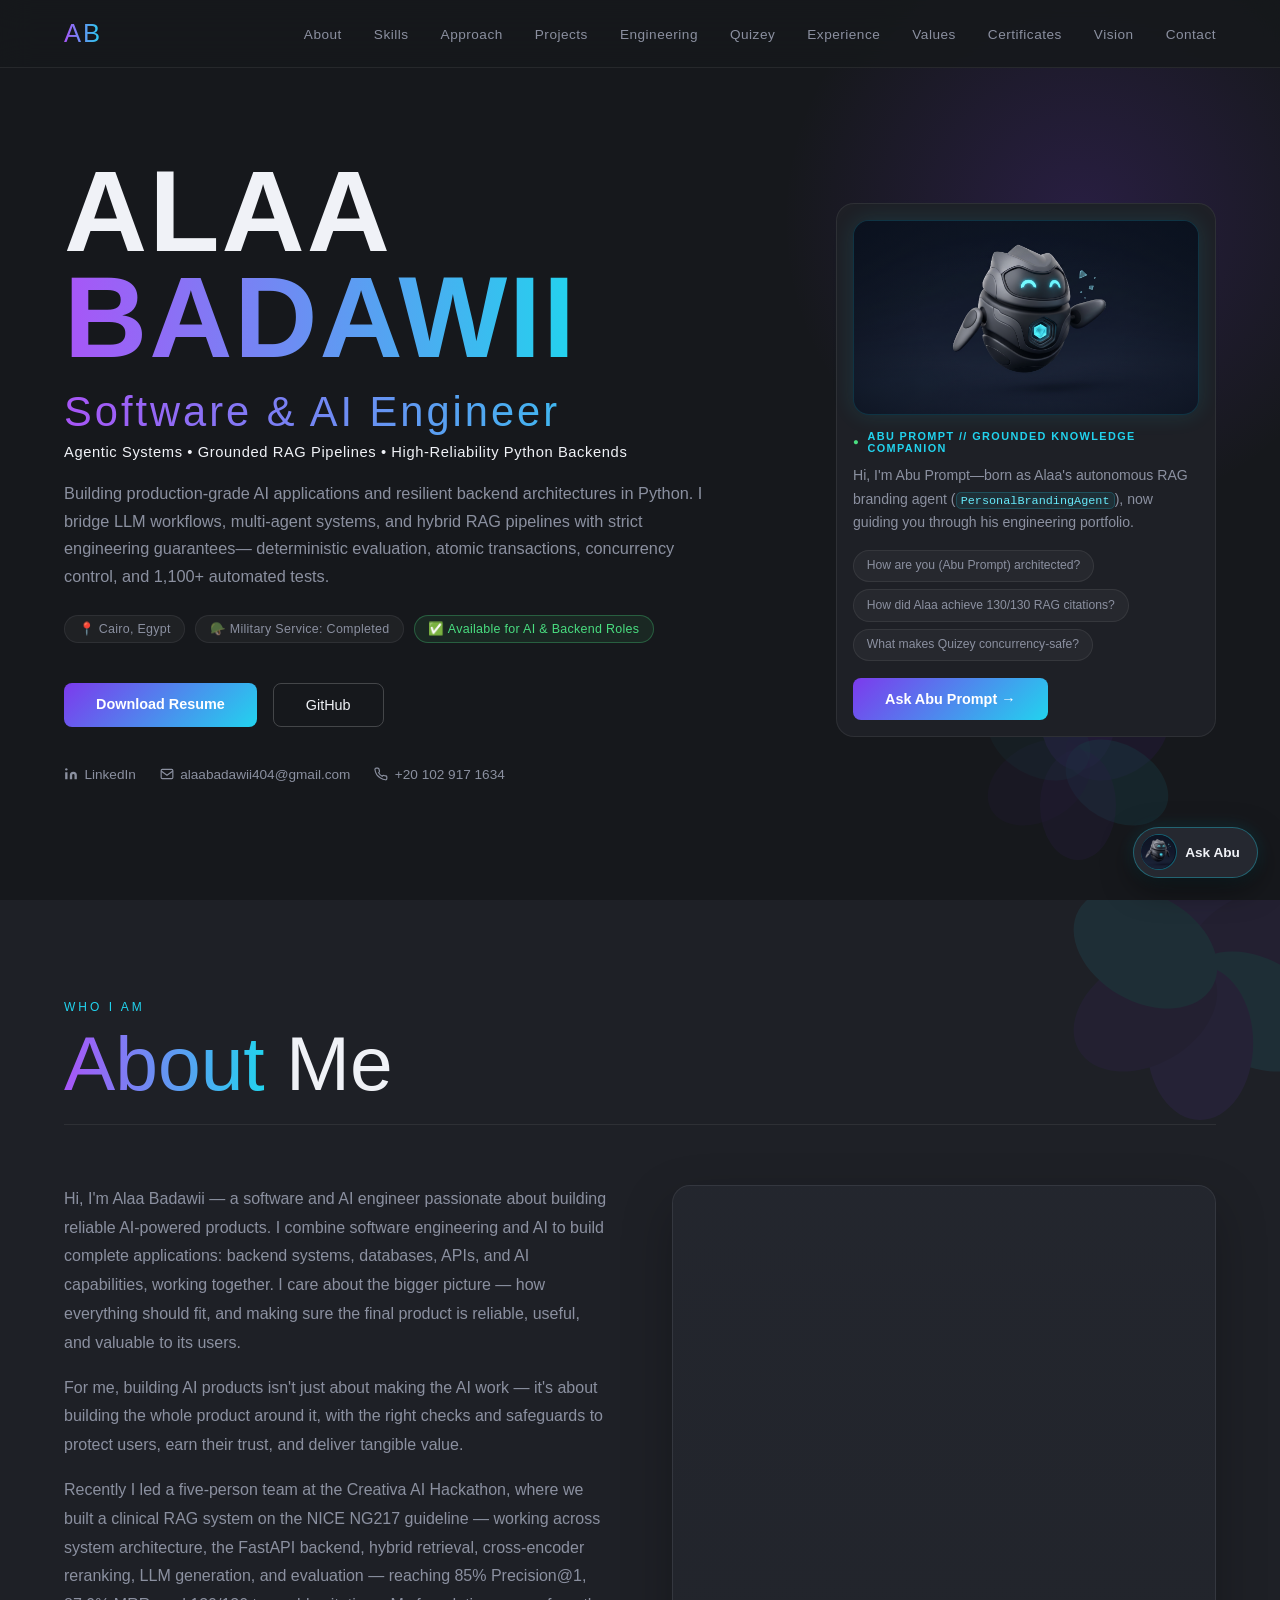
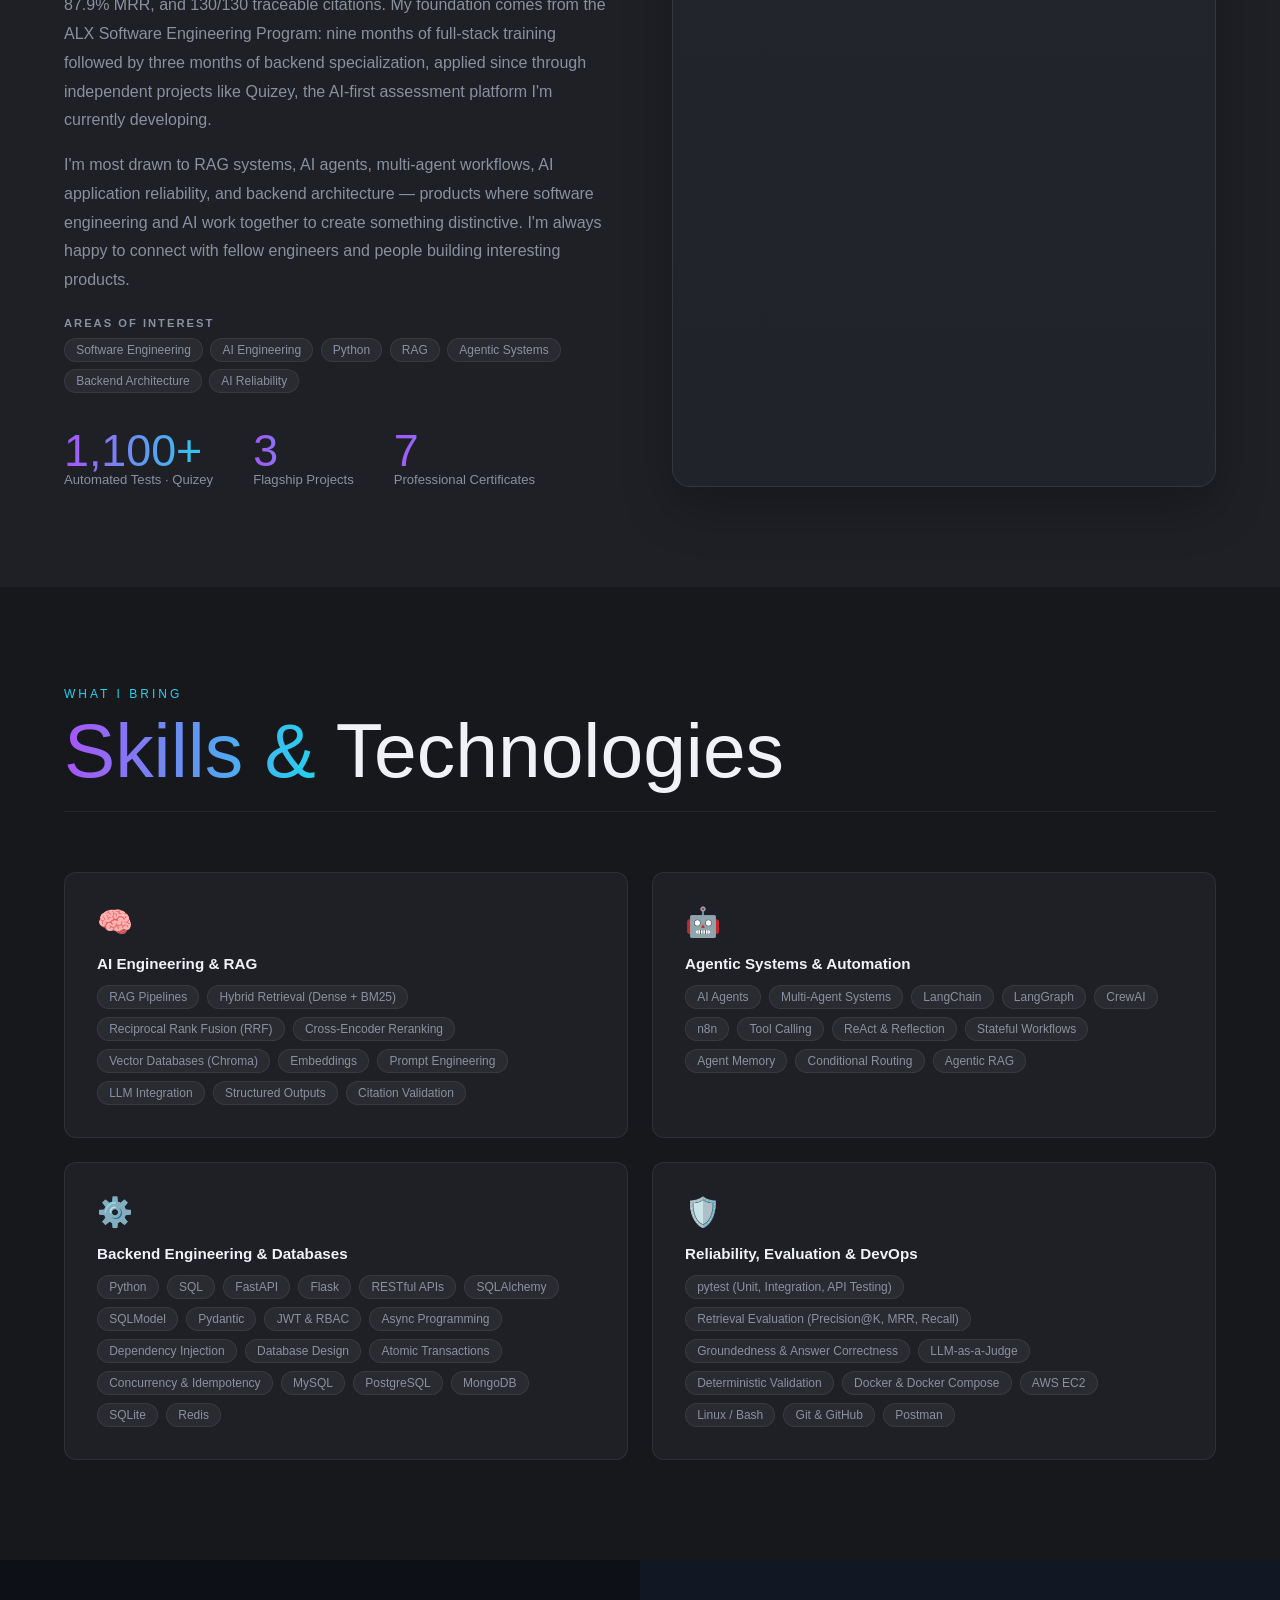
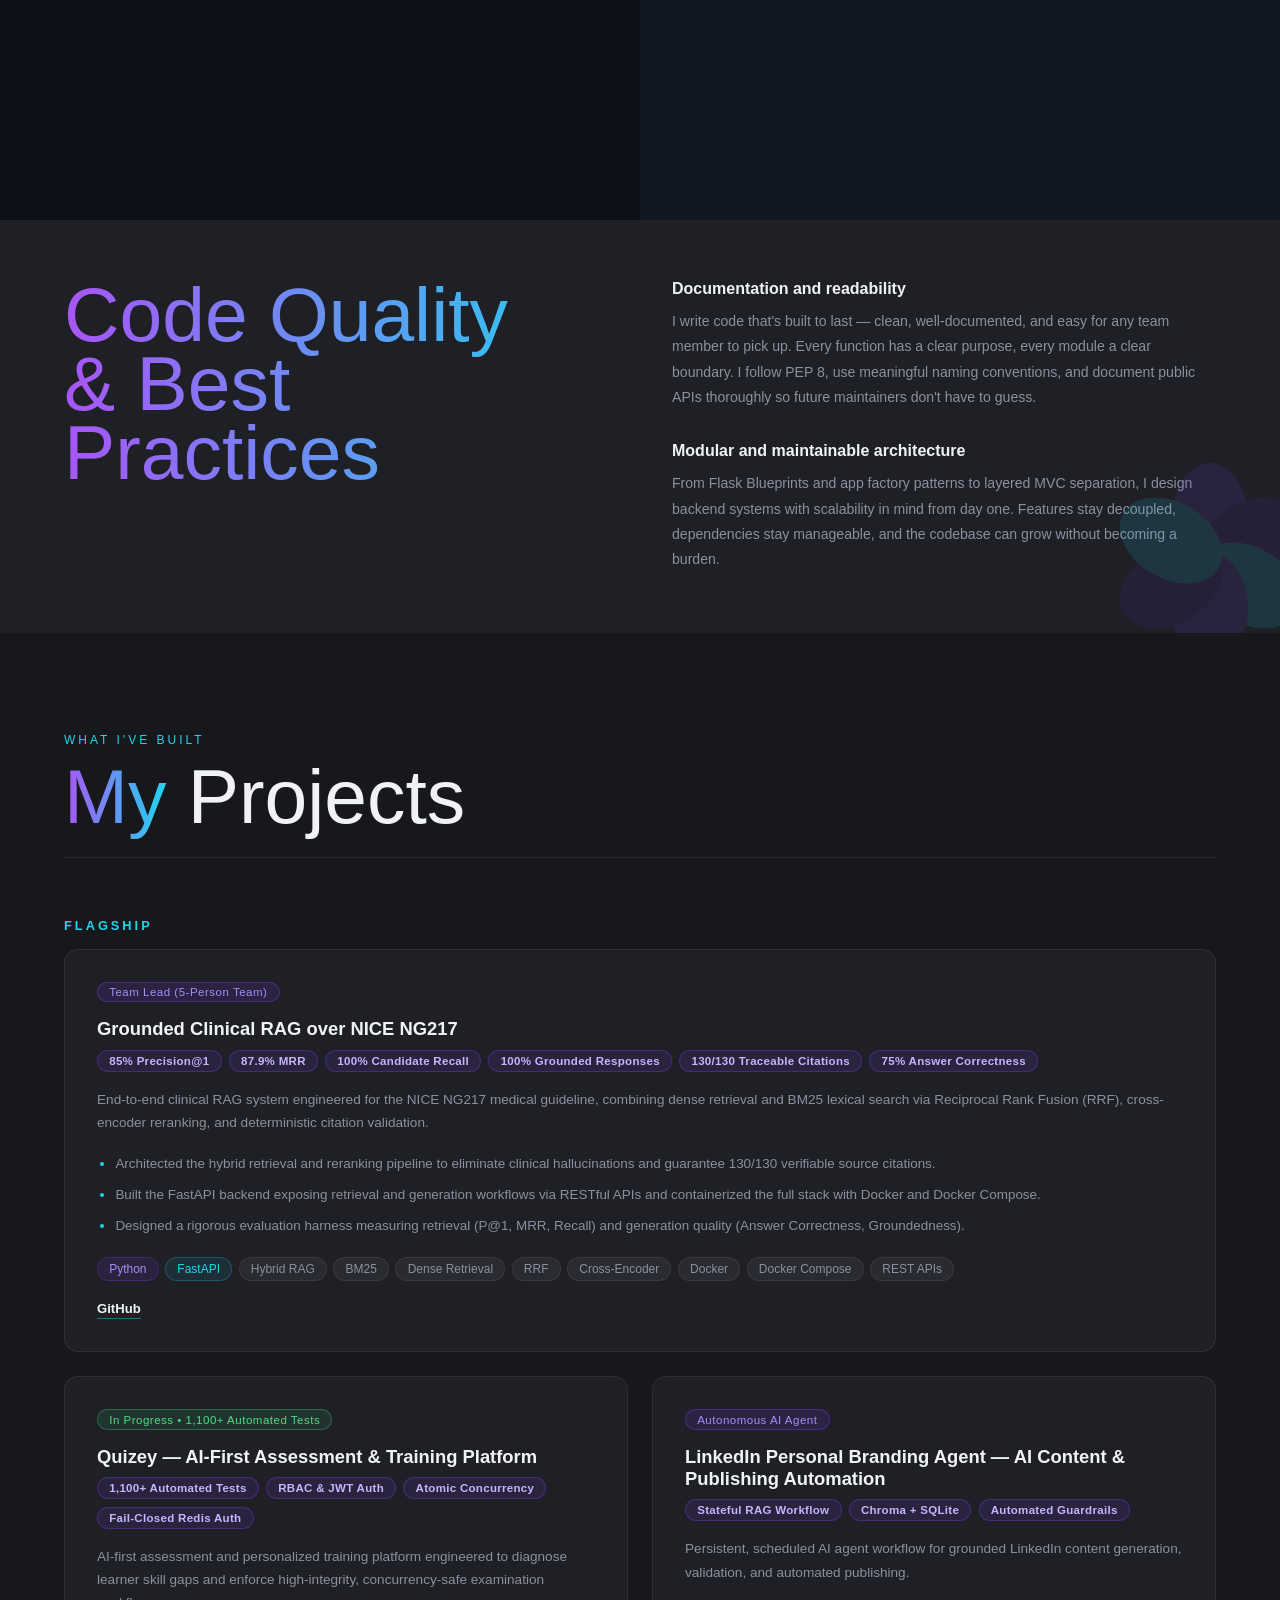
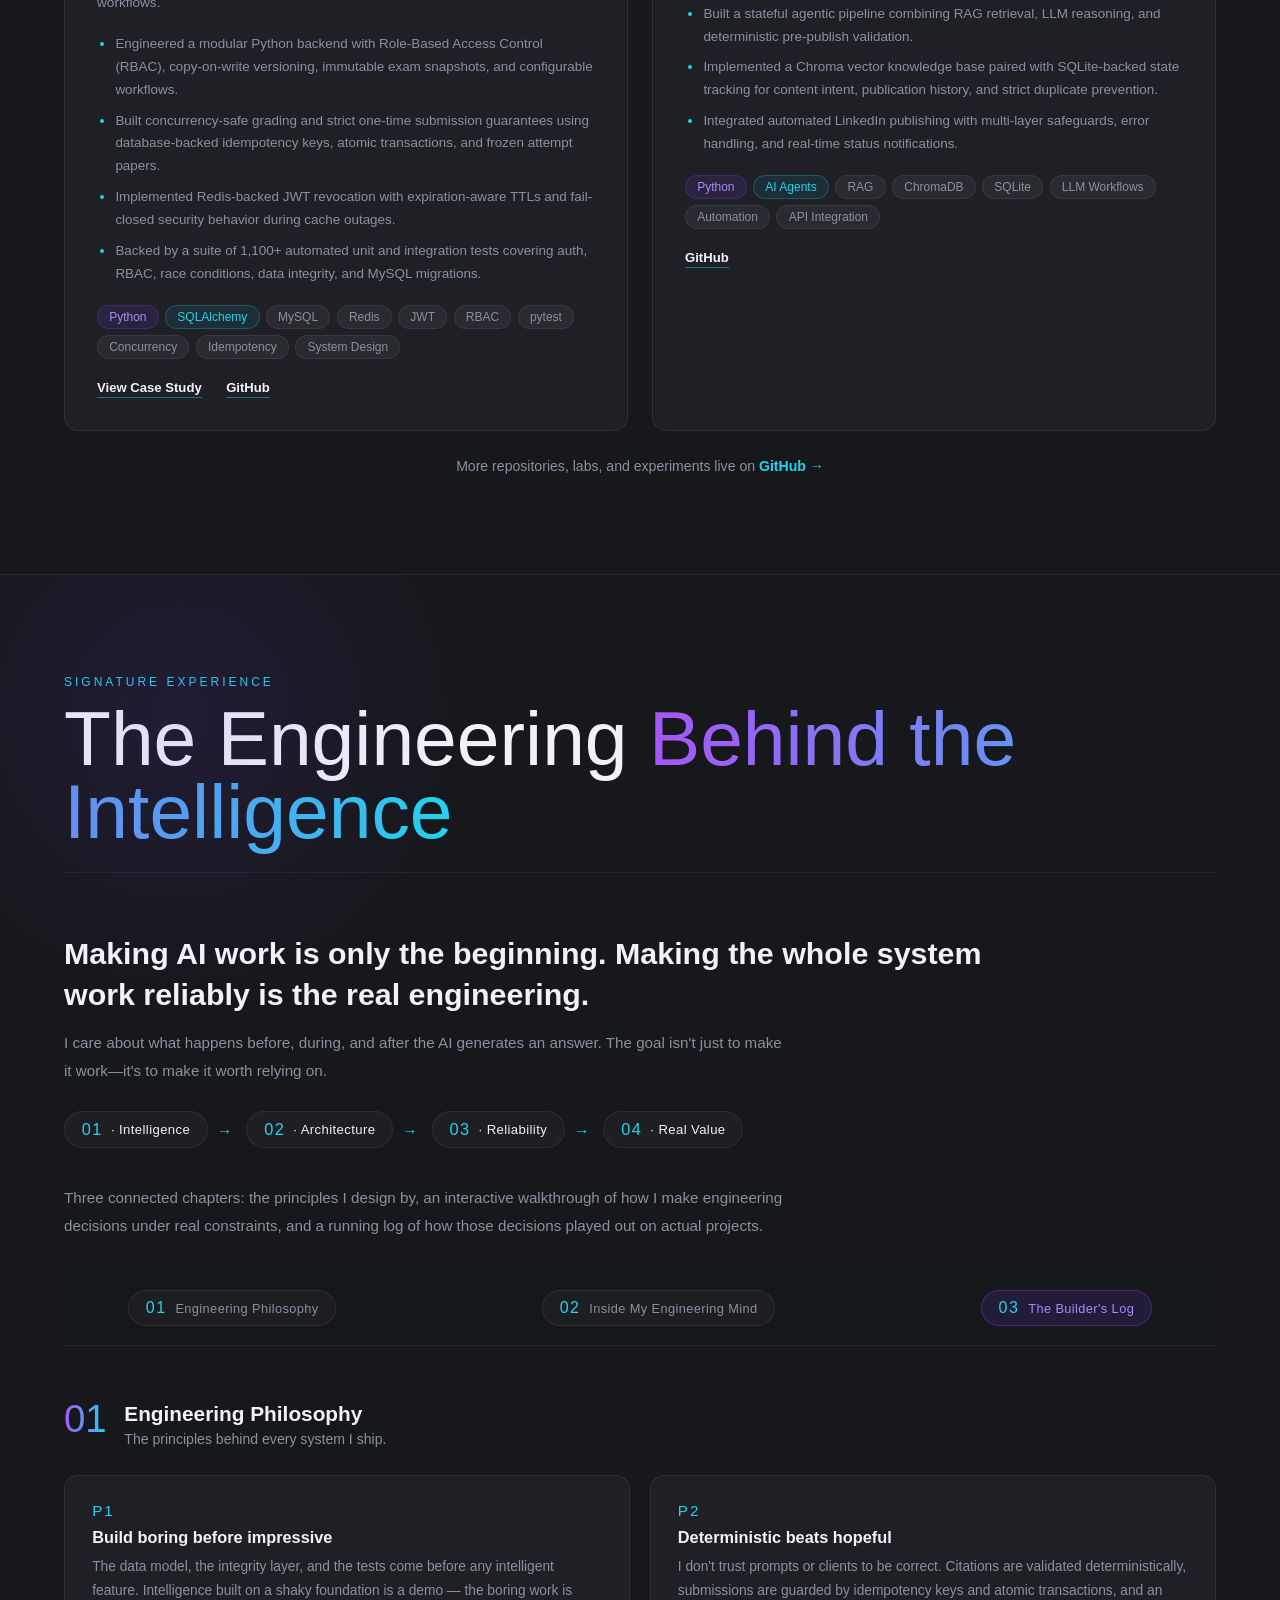
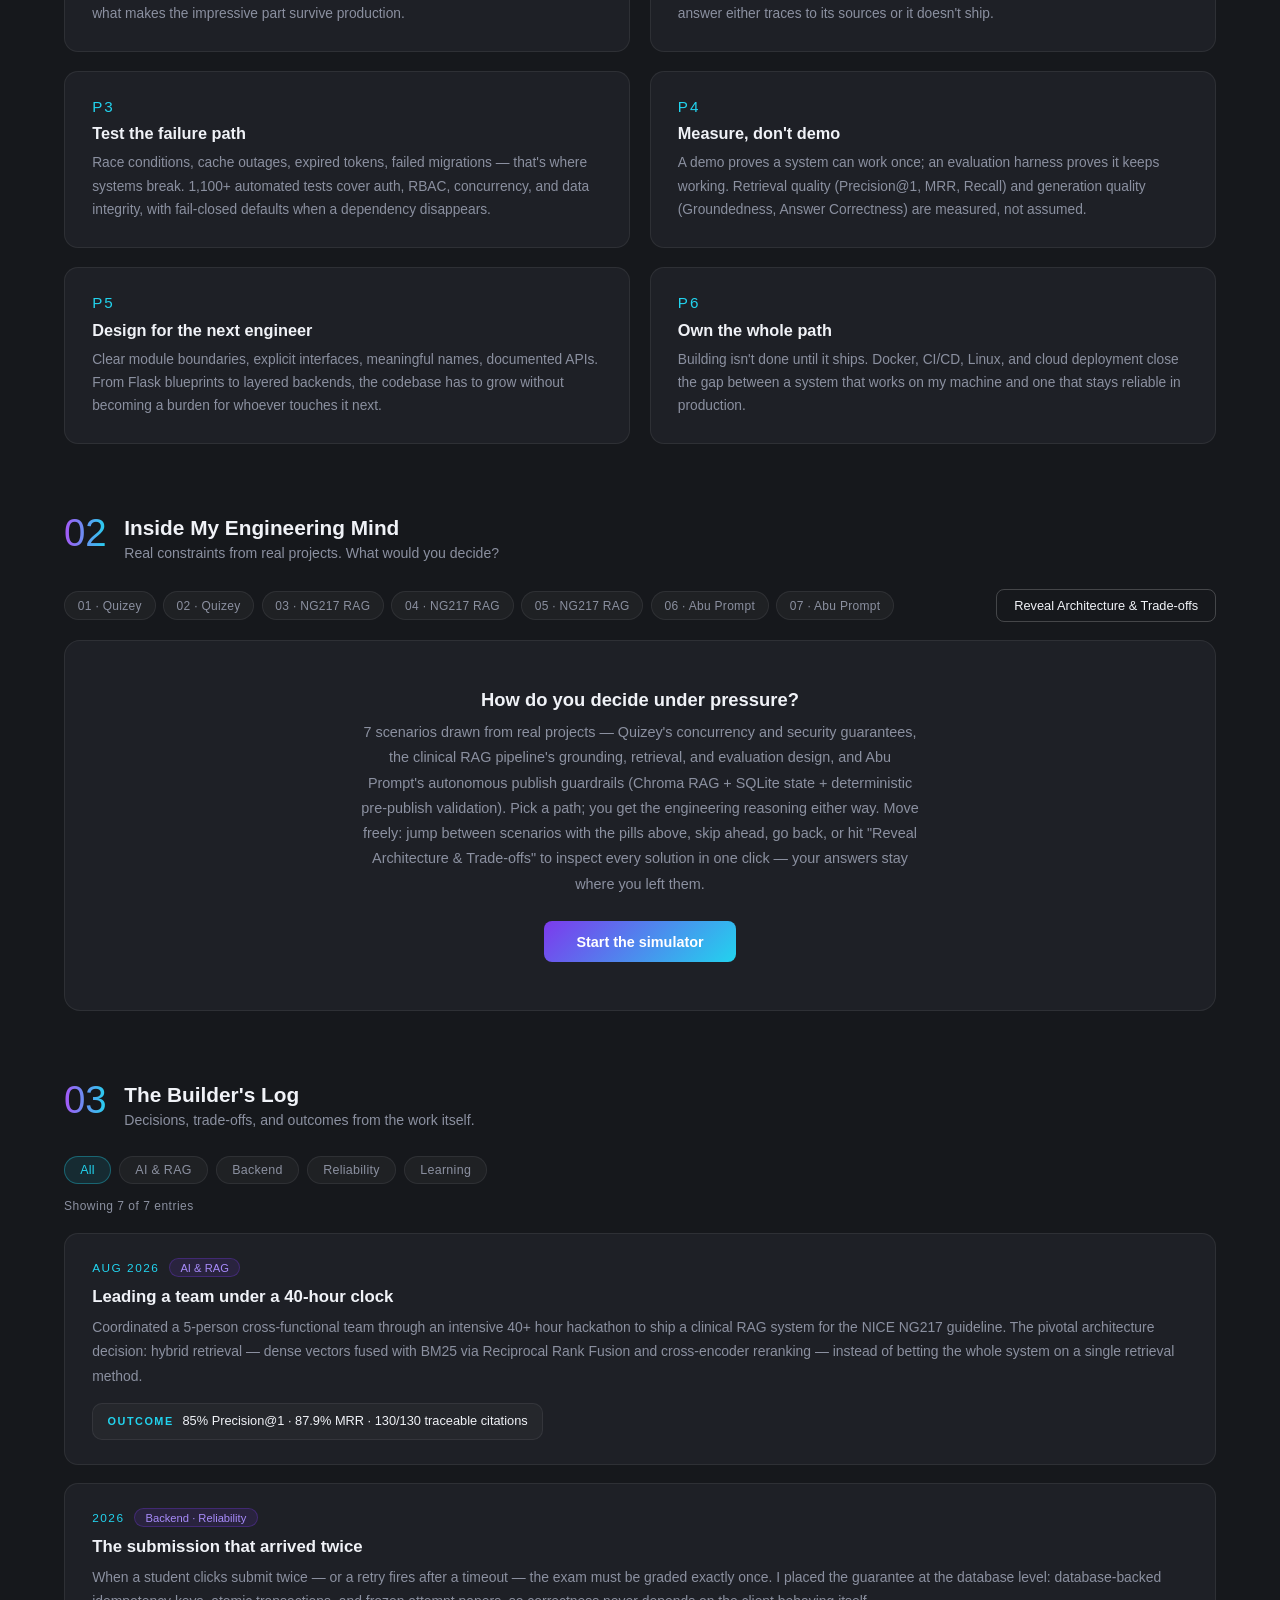
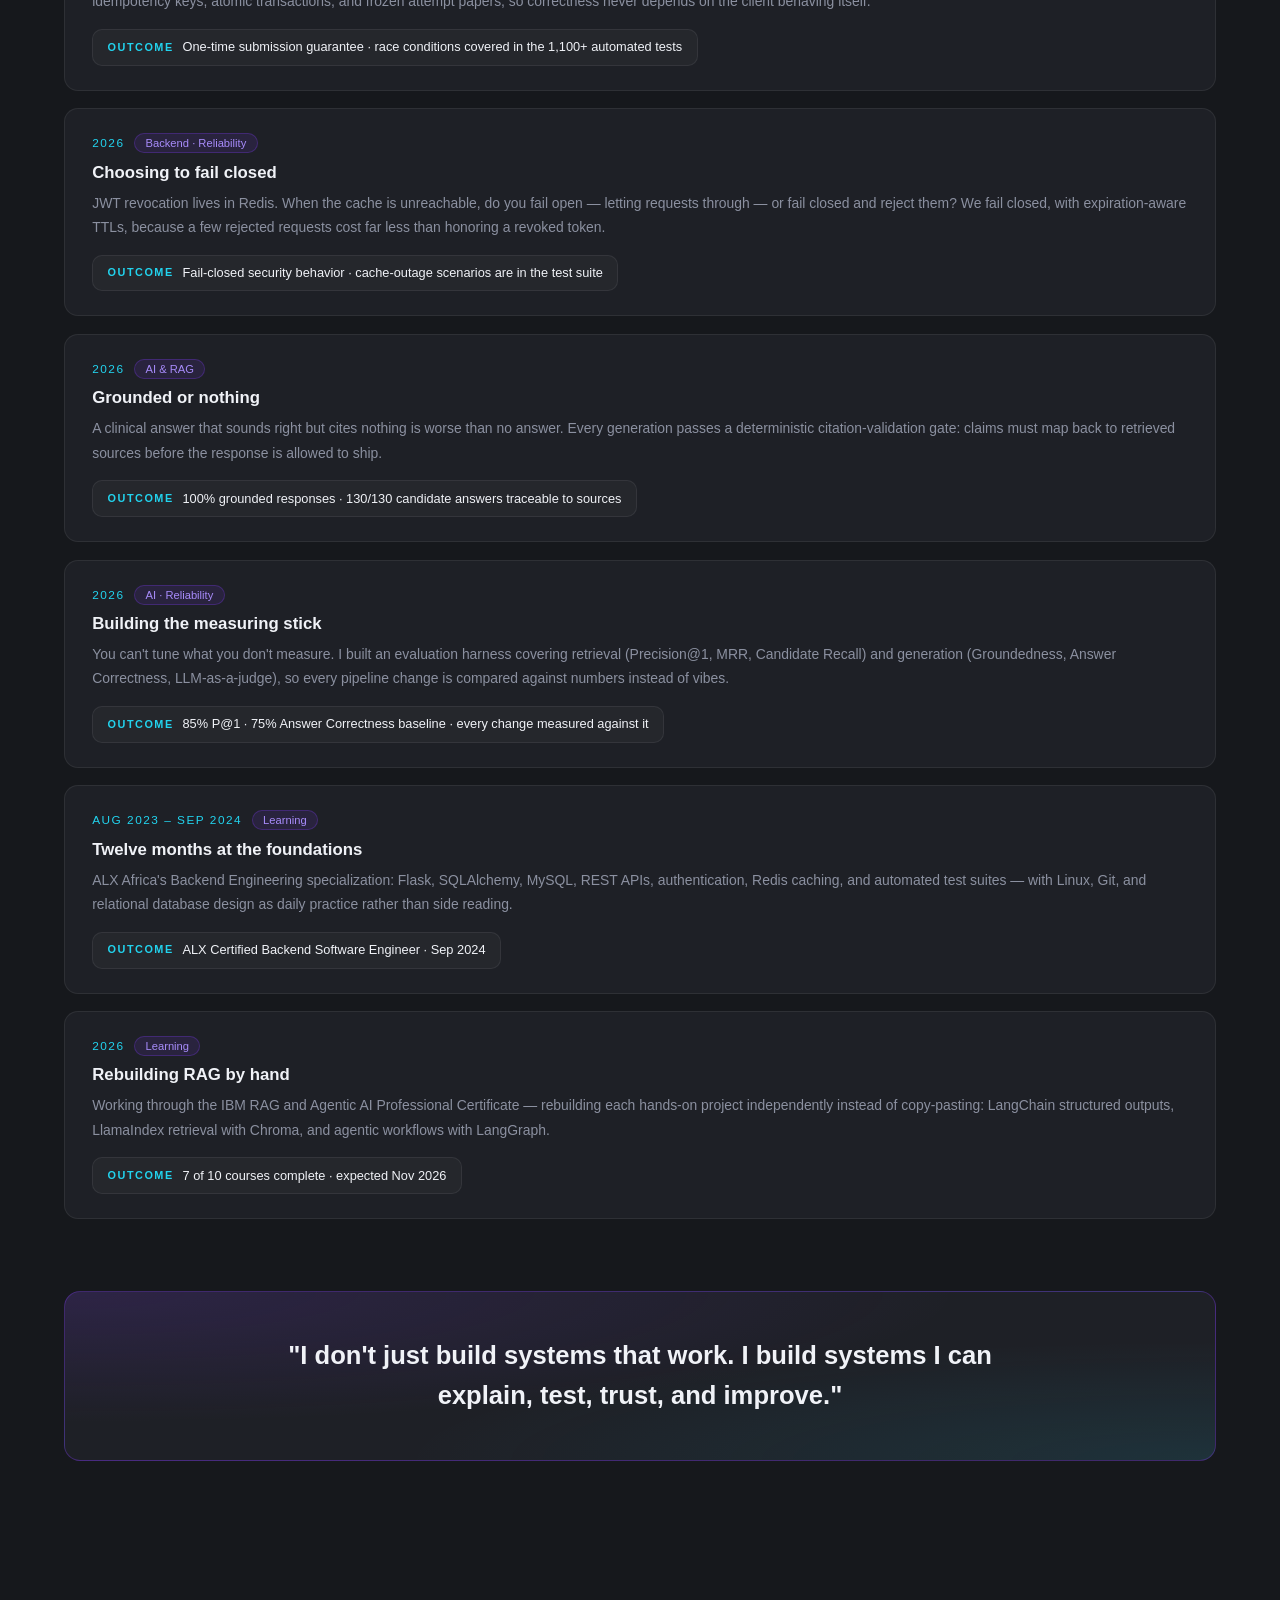
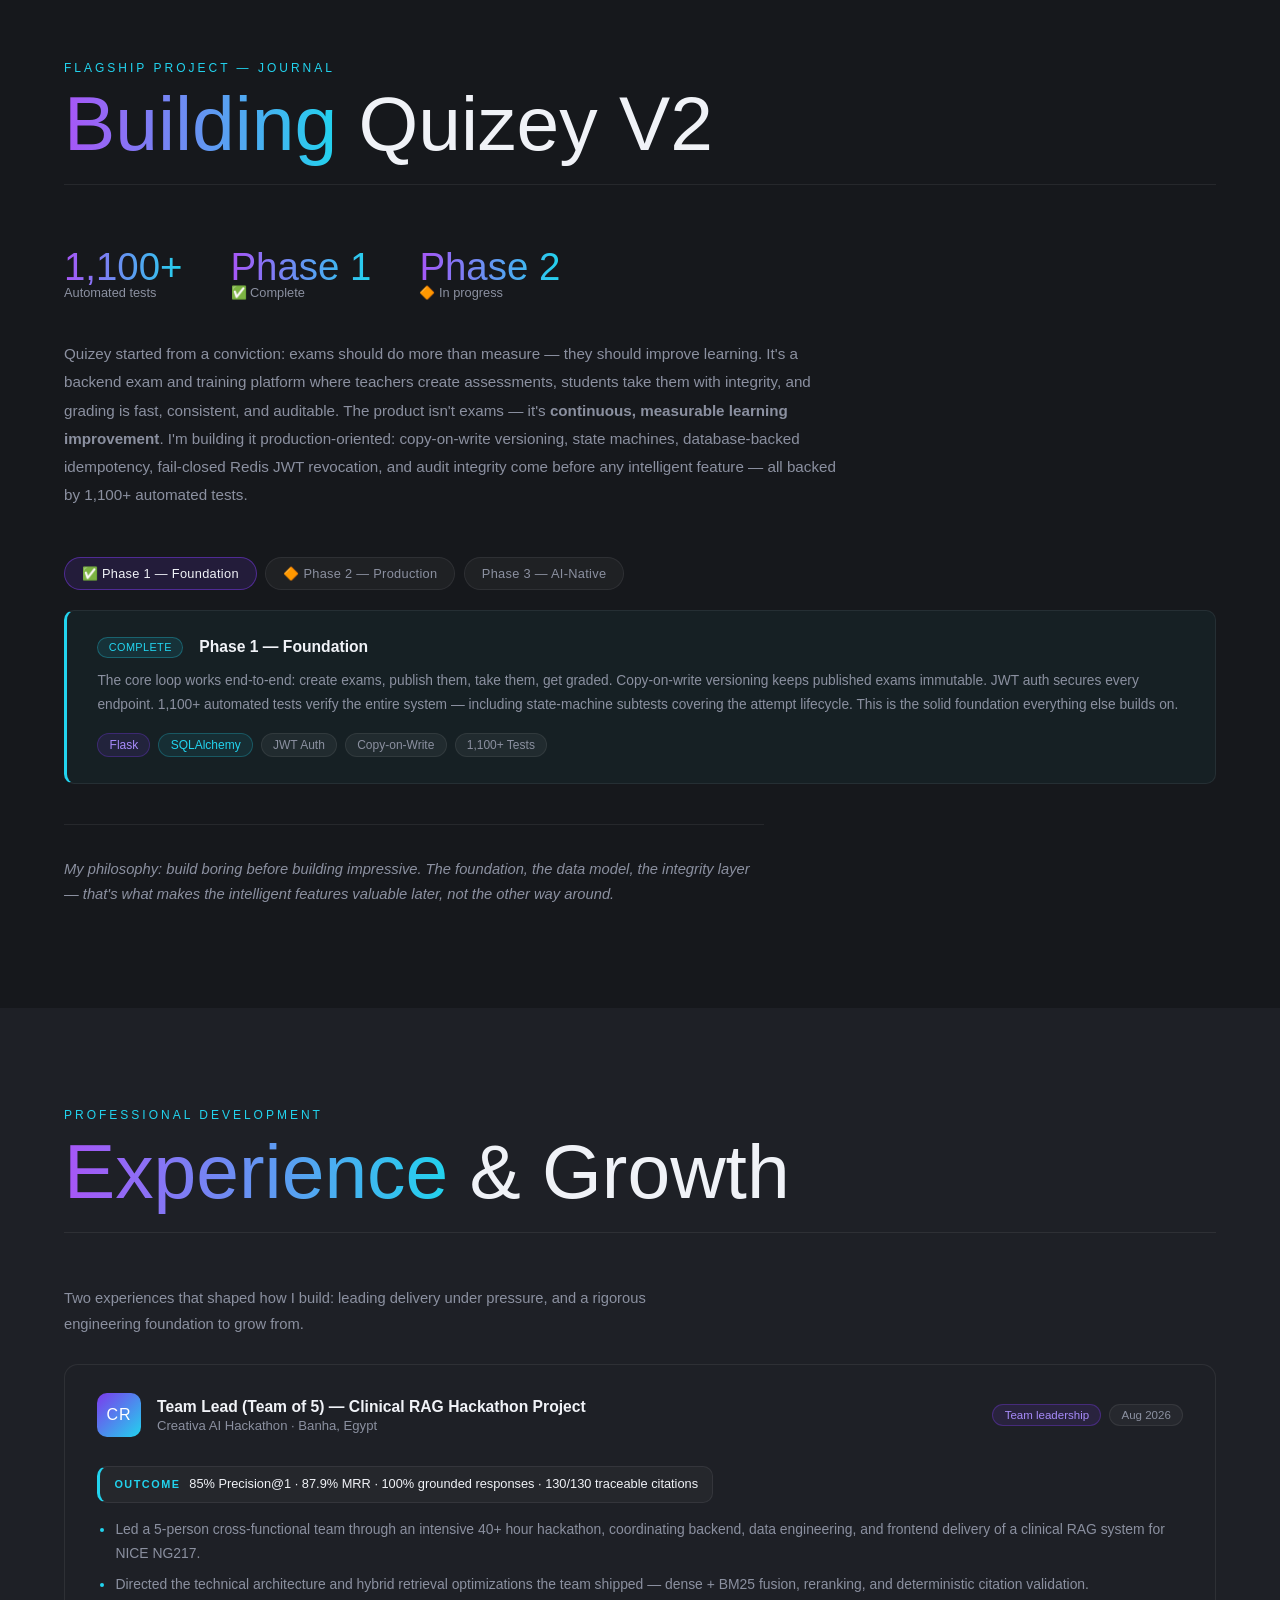
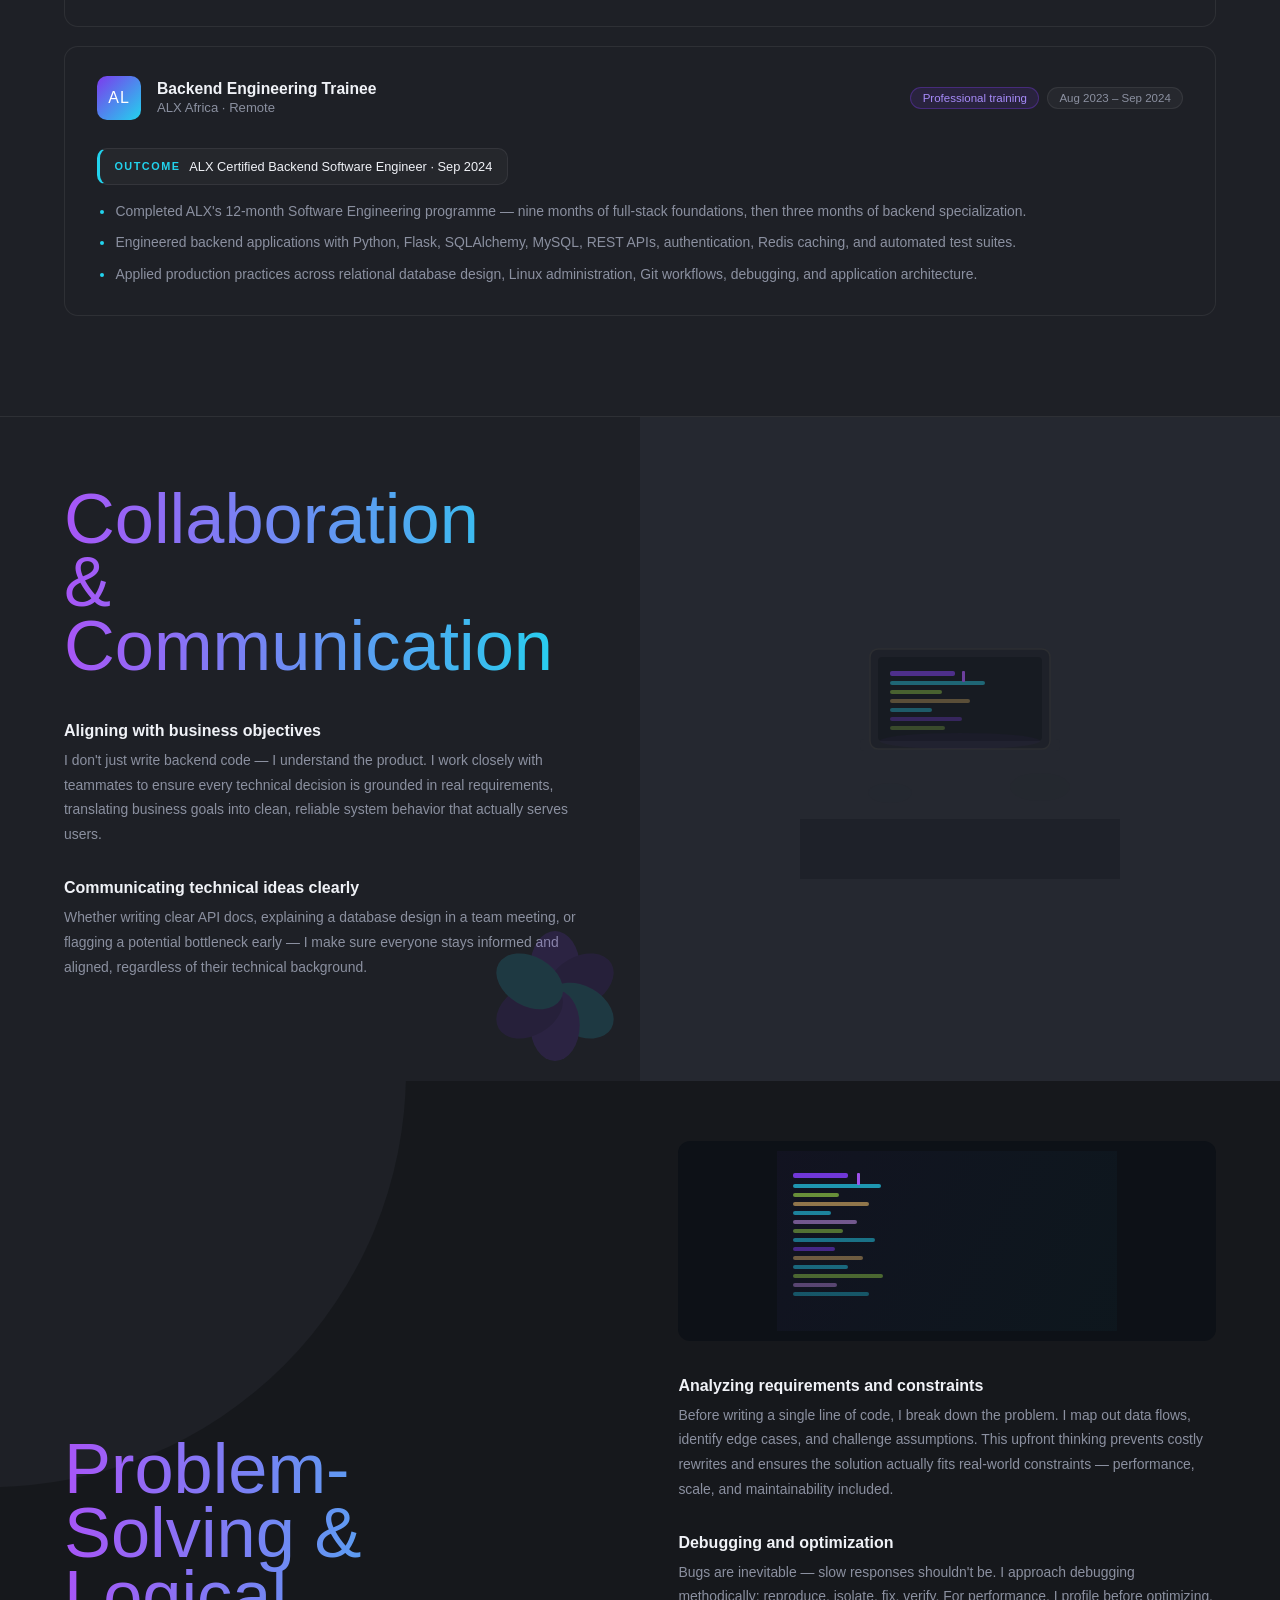
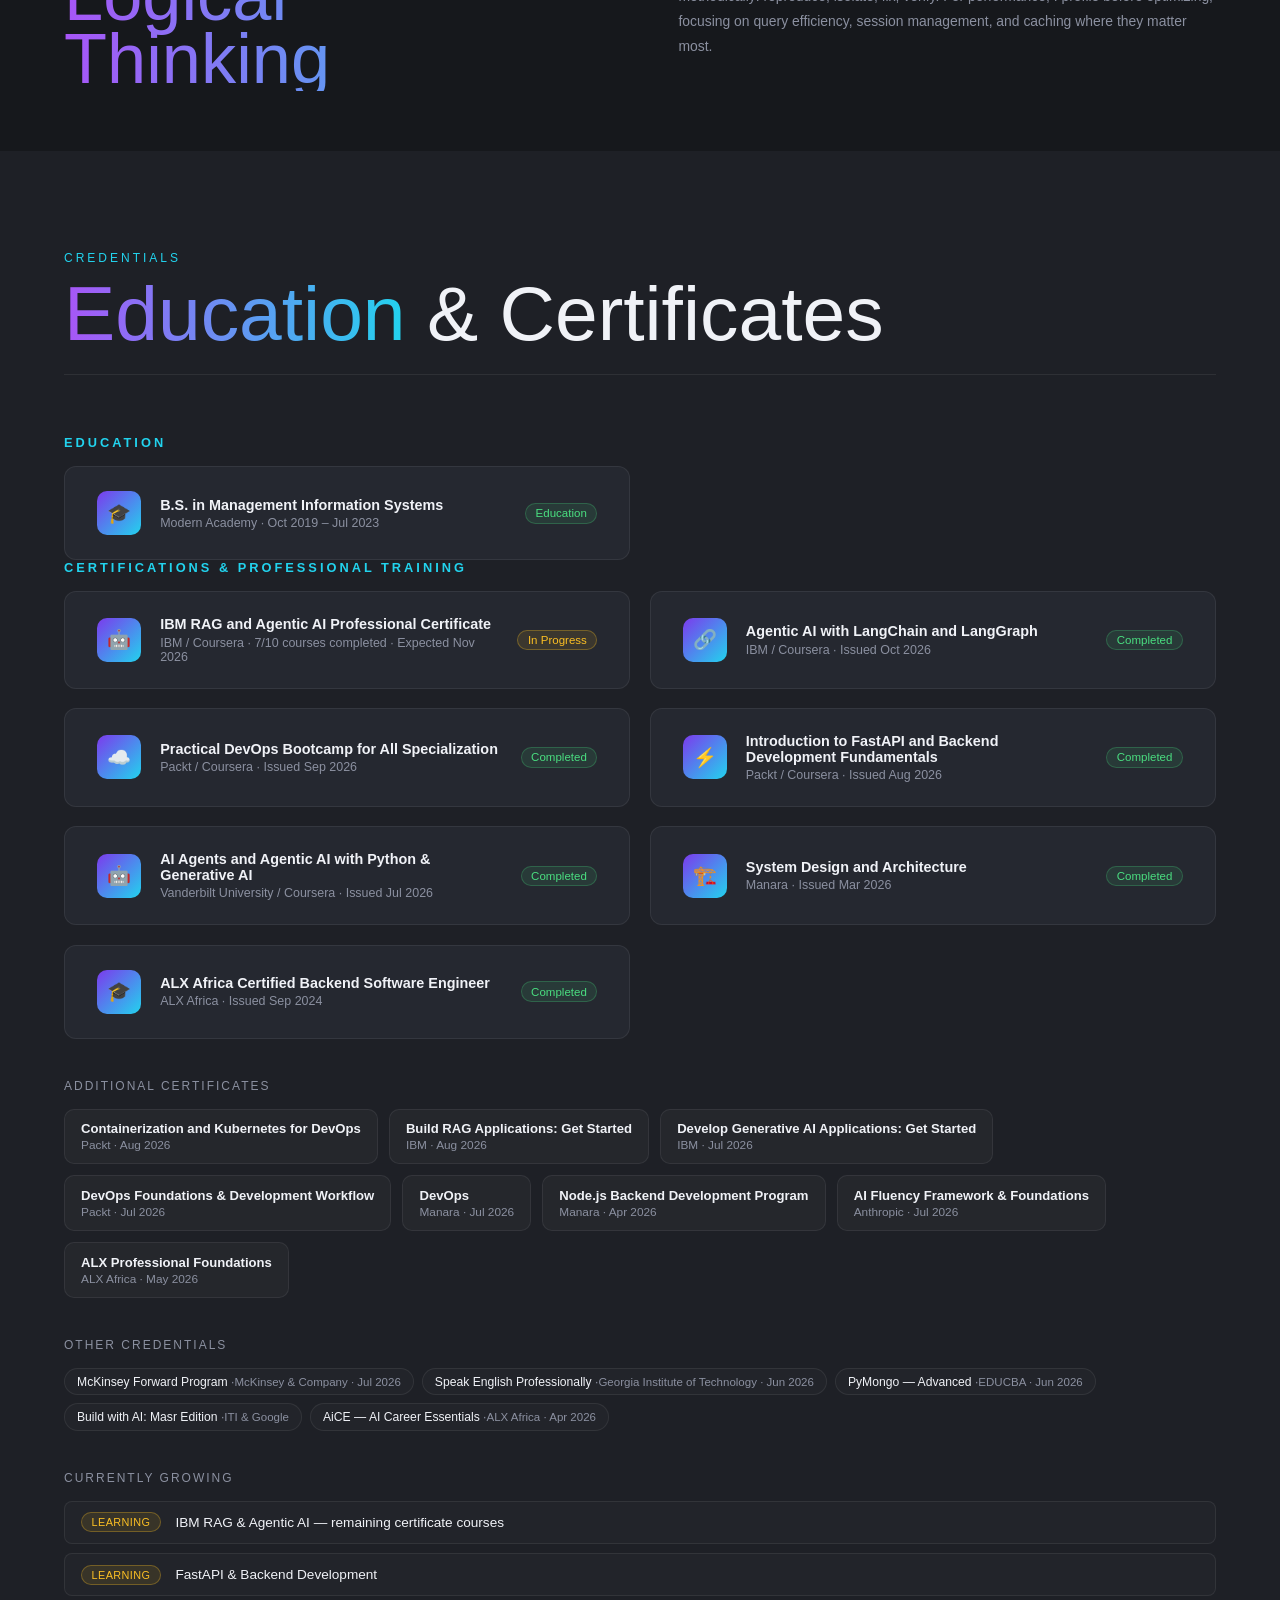
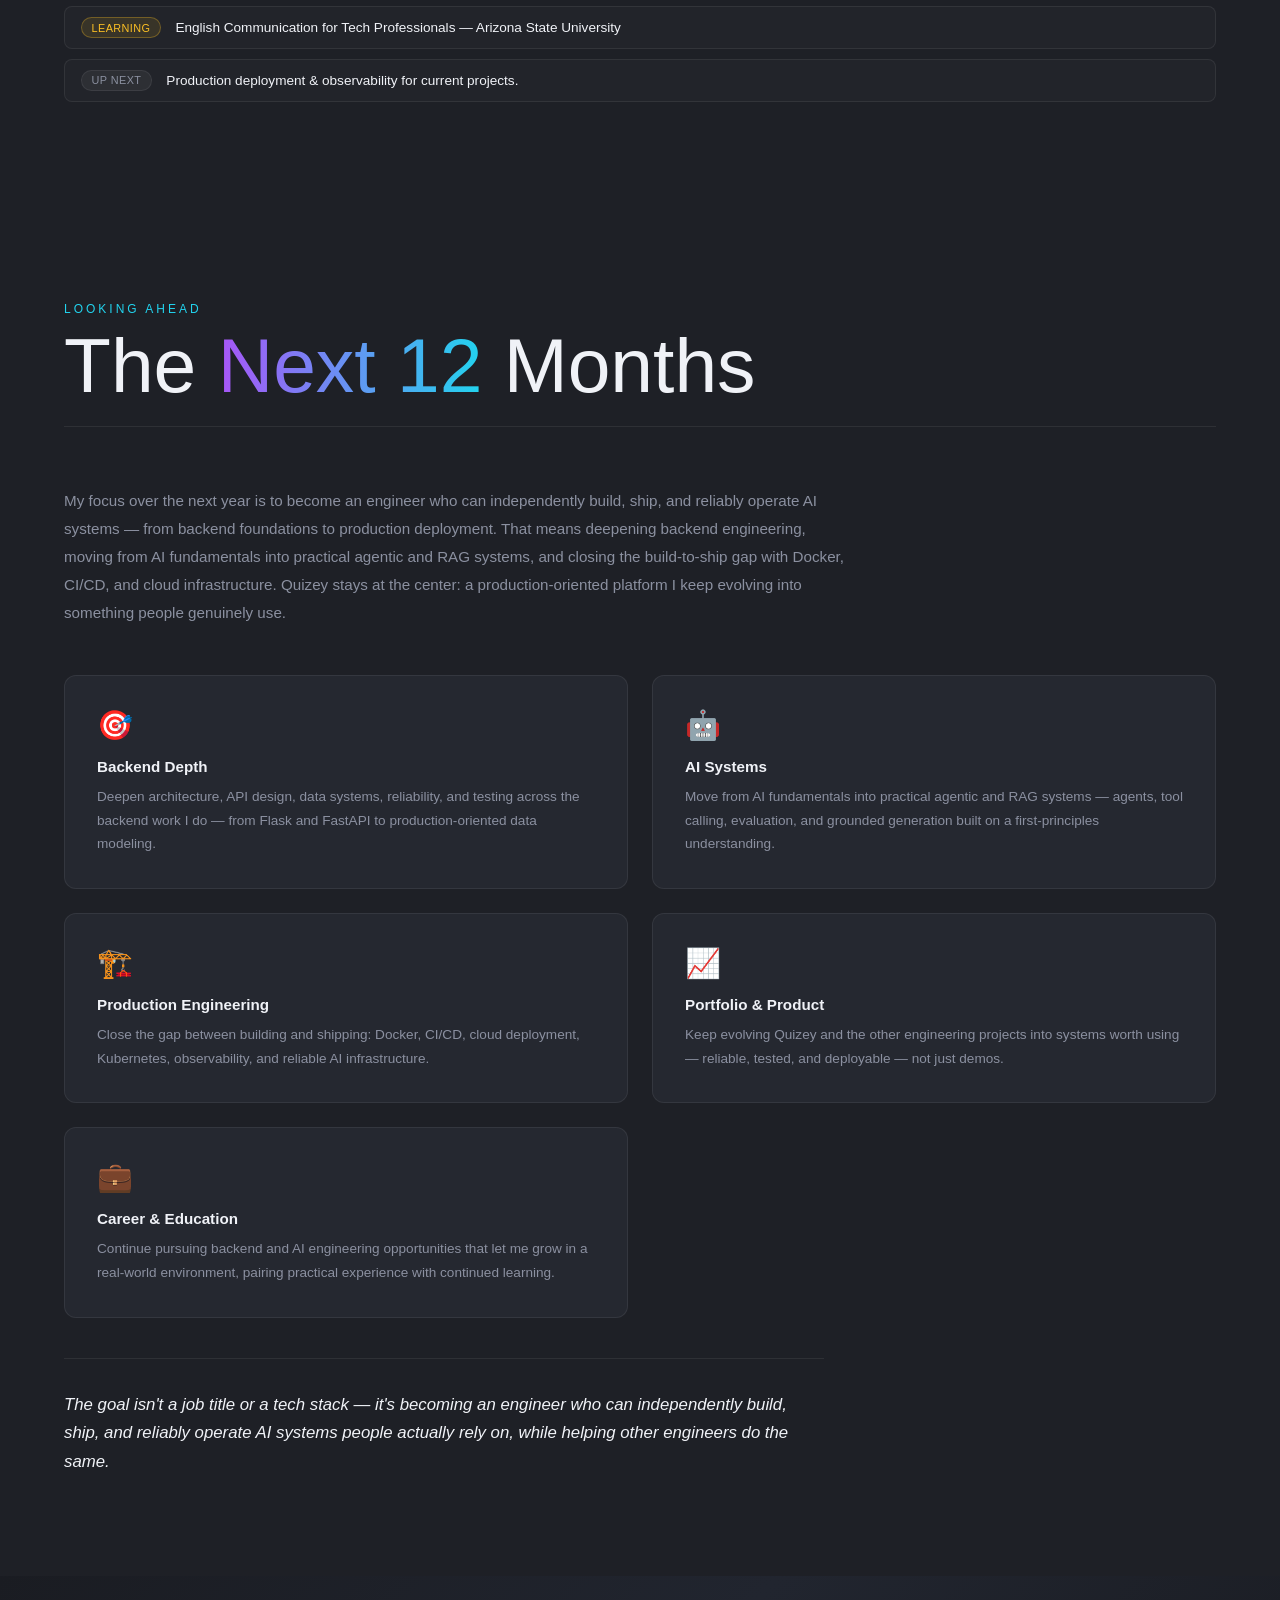
==== commit 1f238fe6: "Add Content Security Policy to index.html Added Content Security Policy meta tag to enhance security" ====
--- a/index.html
+++ b/index.html
@@ -3,6 +3,7 @@
 
 <head>
   <meta charset="UTF-8">
+  <meta http-equiv="Content-Security-Policy" content="default-src 'self' https: data: 'unsafe-inline' 'unsafe-eval'; style-src 'self' https://fonts.googleapis.com 'unsafe-inline'; font-src 'self' https://fonts.gstatic.com data:; script-src 'self' 'unsafe-inline' 'unsafe-eval';">
   <meta name="viewport" content="width=device-width, initial-scale=1.0">
   <link rel="icon" type="image/png" href="images/trans_favicon.png">
   <meta name="description"
